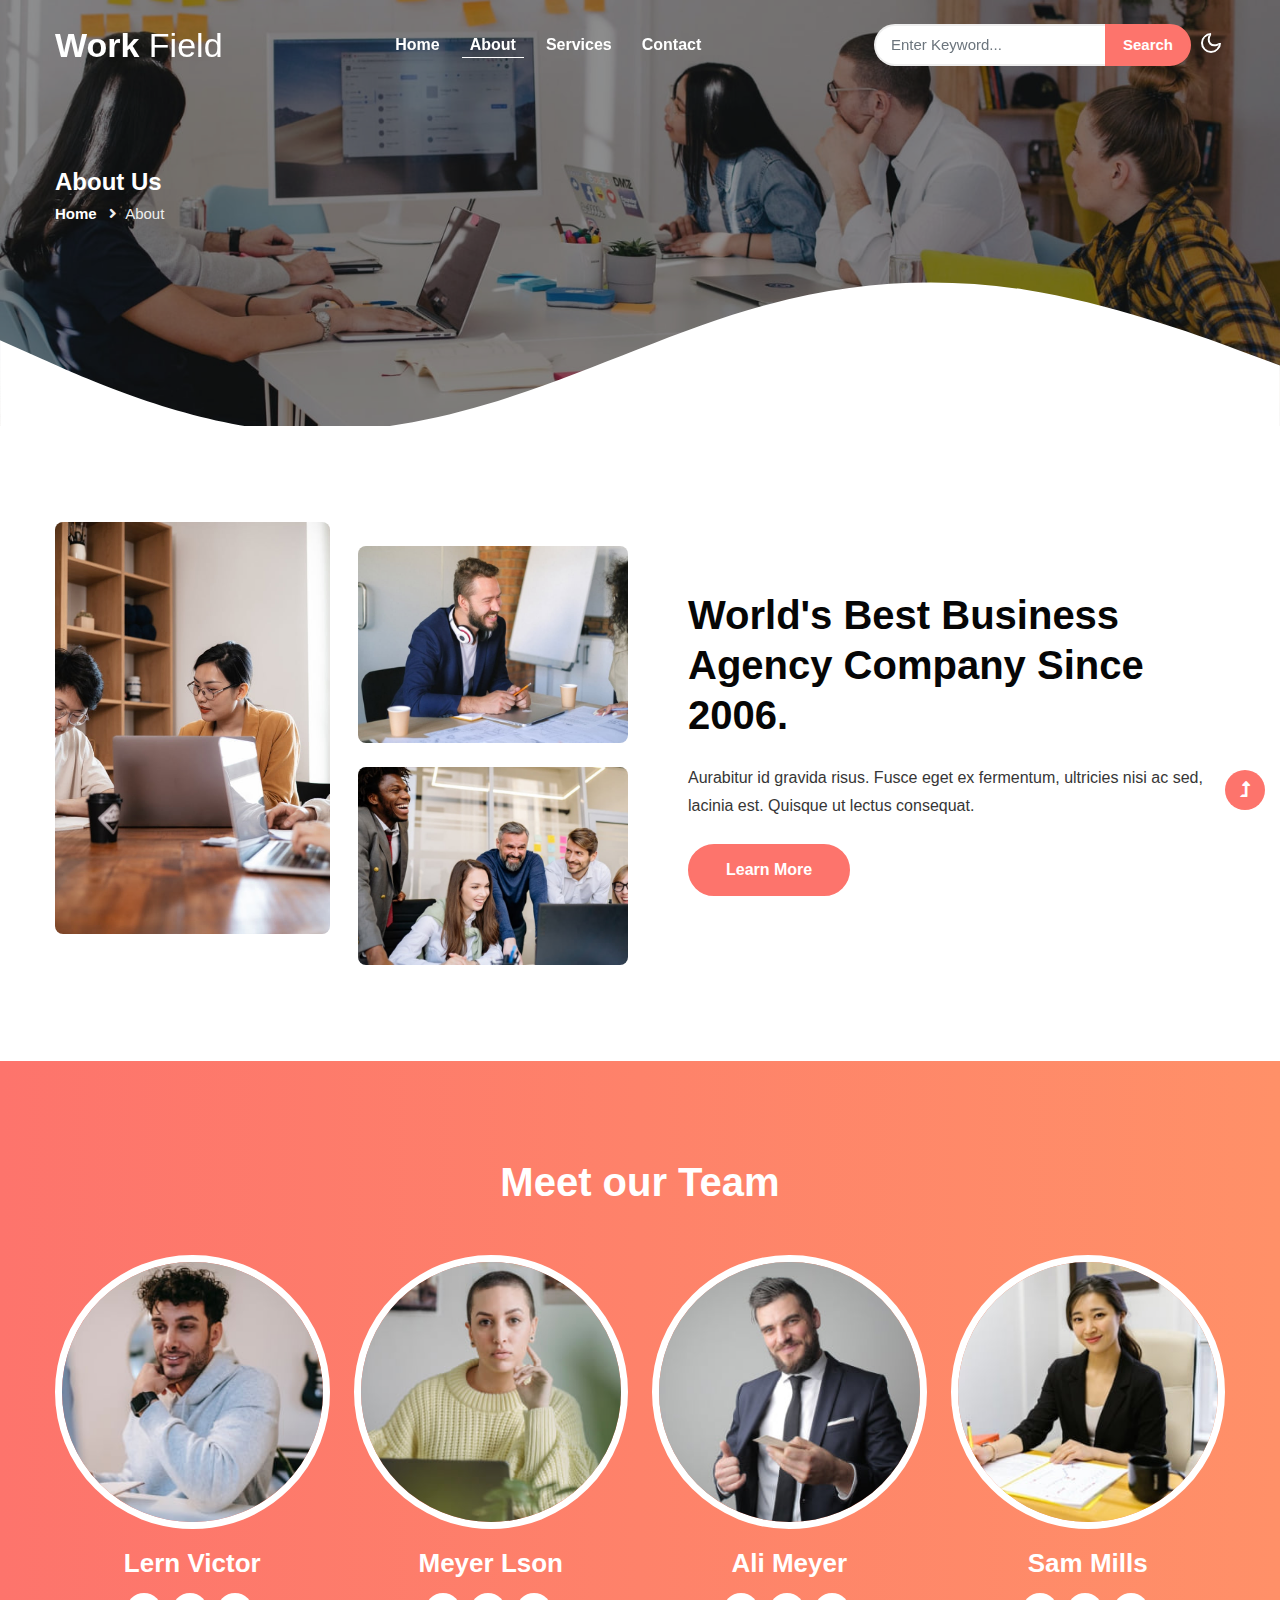
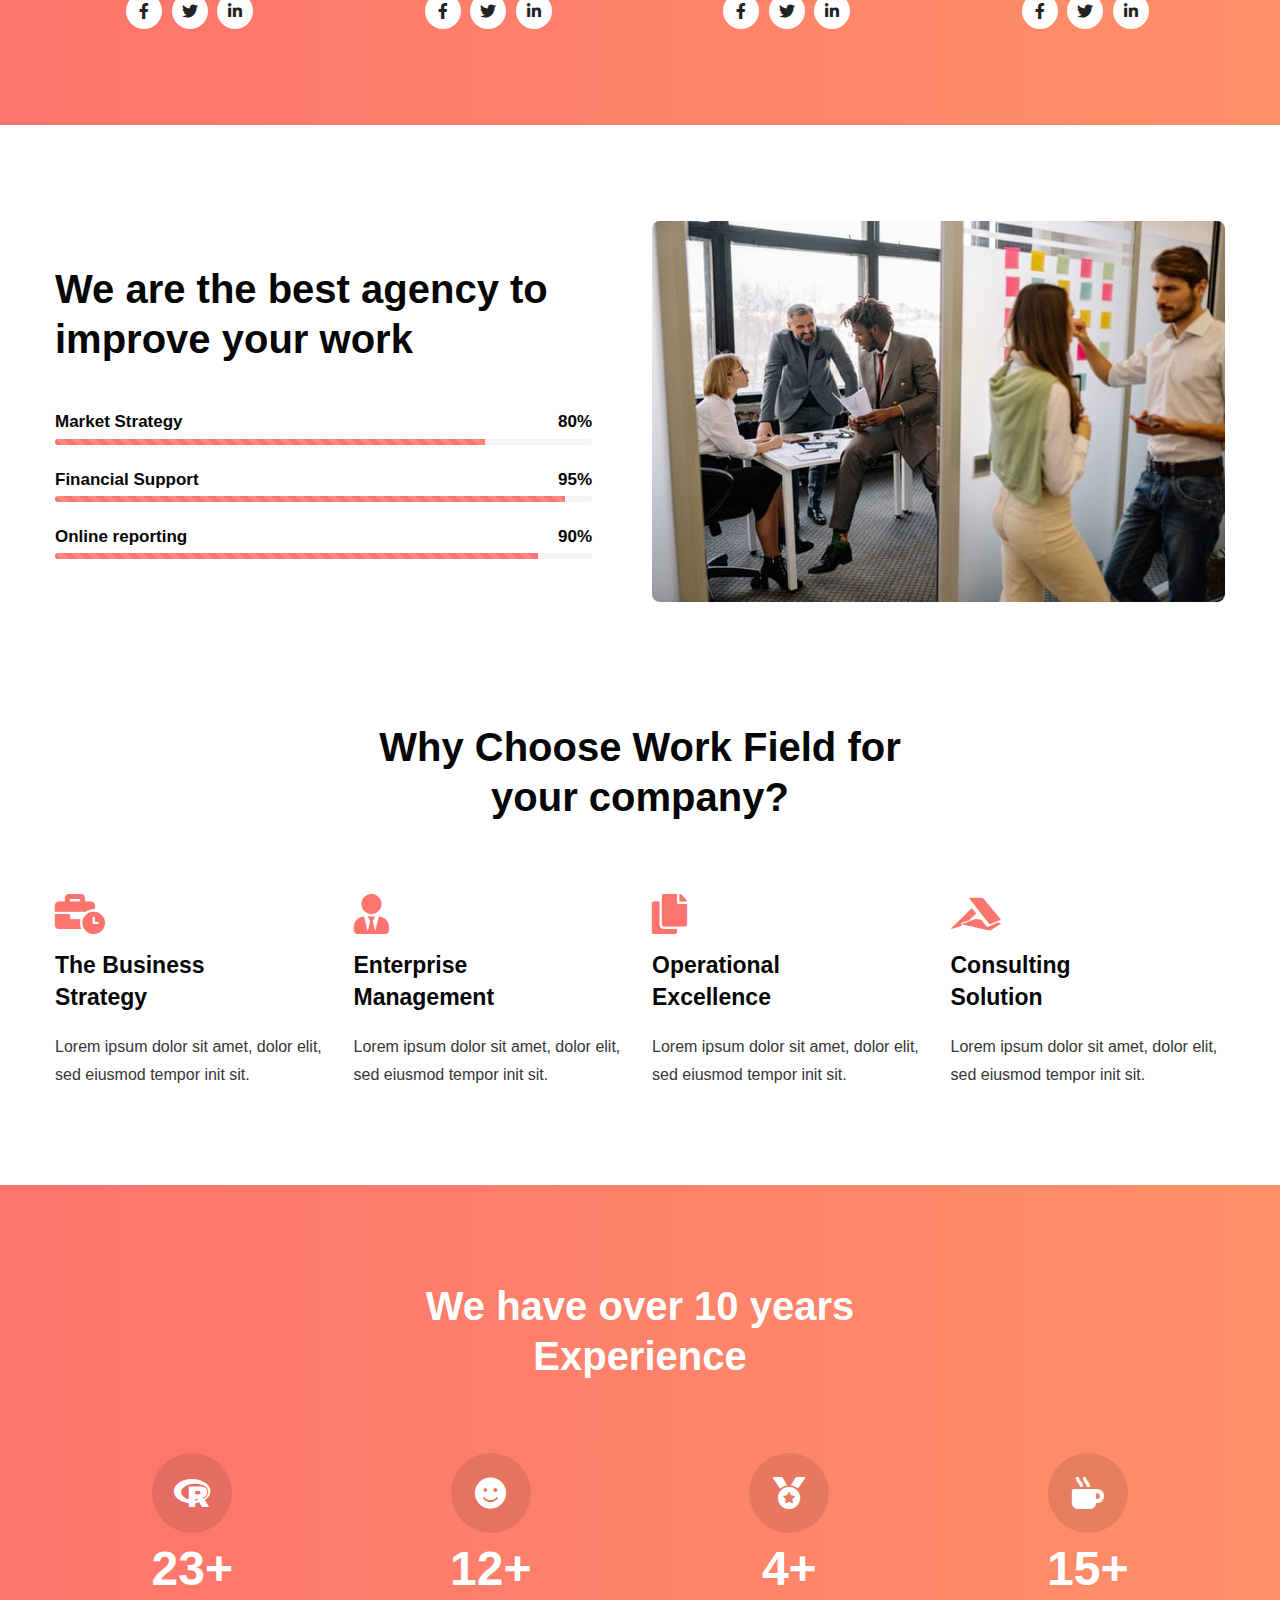
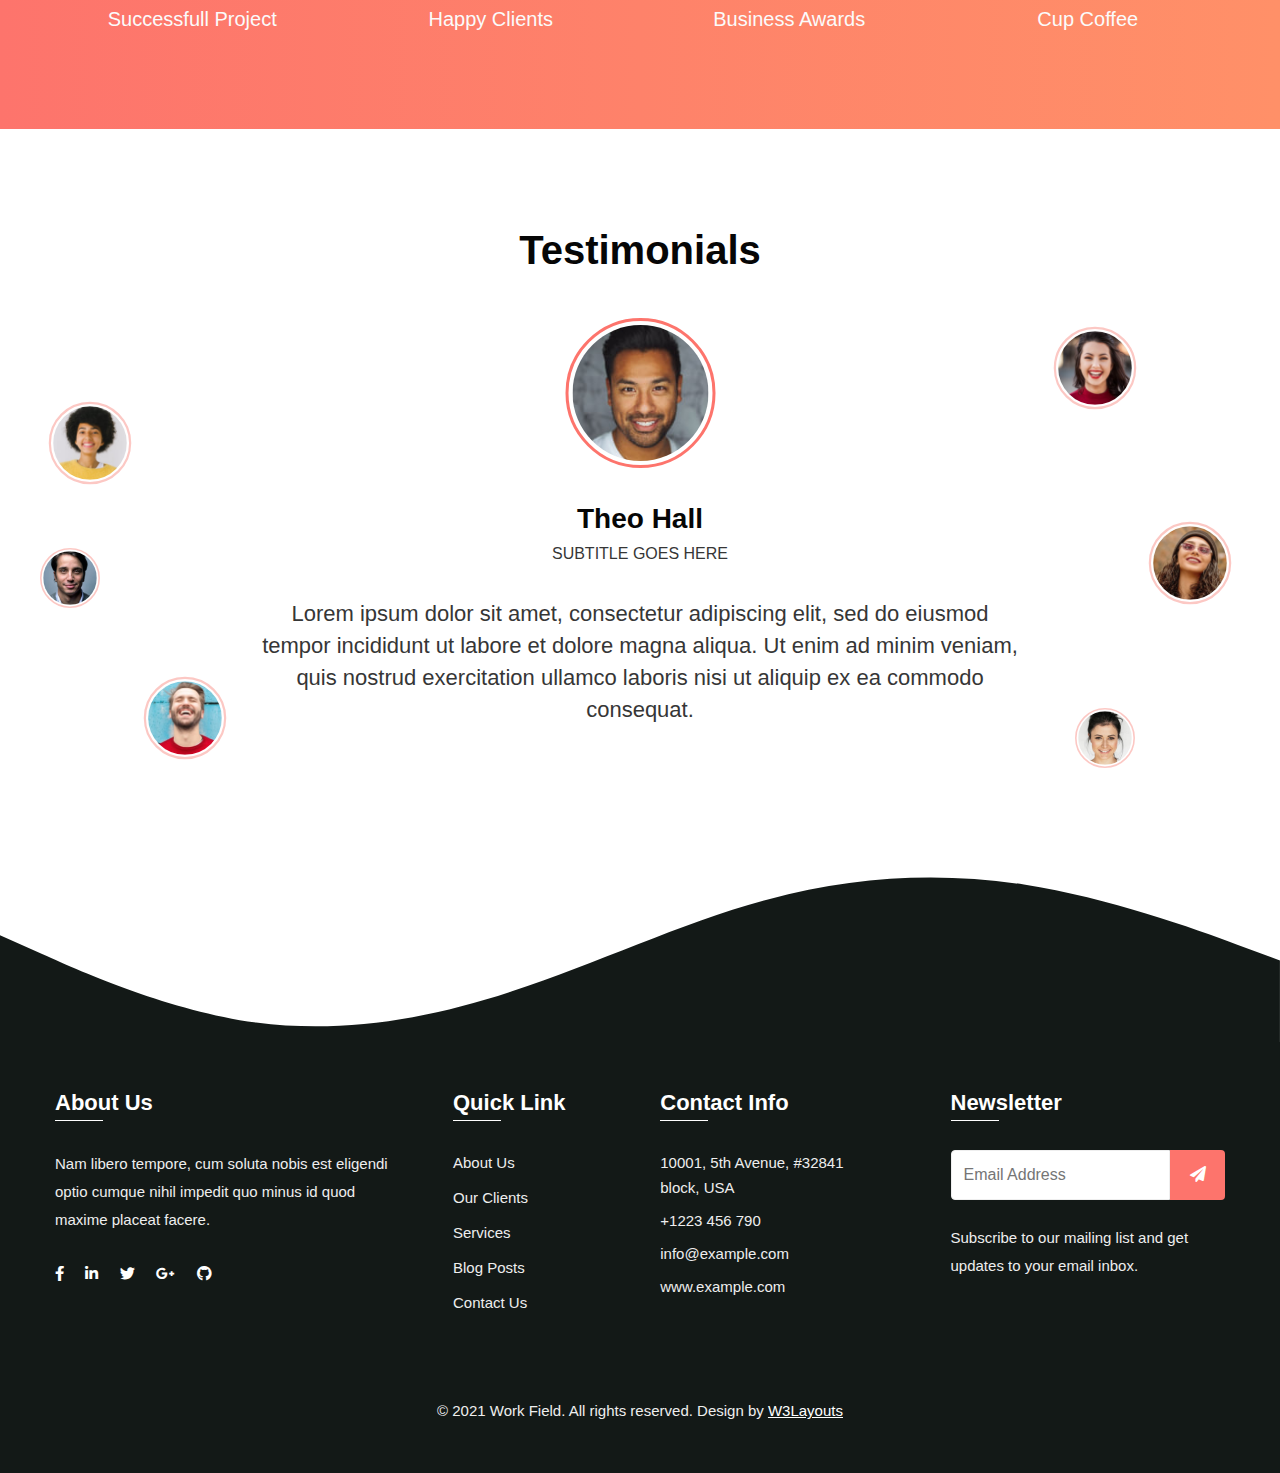
==== about.html @ 5a0d917d "alphabet_institue" ====
<!--
Author: W3layouts
Author URL: http://w3layouts.com
-->
<!doctype html>
<html lang="en">

<head>
    <!-- Required meta tags -->
    <meta charset="utf-8">
    <meta name="viewport" content="width=device-width, initial-scale=1">
    <title>Work Field - Corporate Category Bootstrap Responsive Web Template - About Us : W3Layouts</title>
    <!-- Template CSS Style link -->
    <link rel="stylesheet" href="assets/css/style-starter.css">
</head>

<body>
    <!-- header -->
    <header id="site-header" class="fixed-top">
        <div class="container">
            <nav class="navbar navbar-expand-lg navbar-light">
                <a class="navbar-brand" href="index.html">
                    Work <span>Field</span>
                </a>
                <button class="navbar-toggler collapsed" type="button" data-bs-toggle="collapse"
                    data-bs-target="#navbarScroll" aria-controls="navbarScroll" aria-expanded="false"
                    aria-label="Toggle navigation">
                    <span class="navbar-toggler-icon fa icon-expand fa-bars"></span>
                    <span class="navbar-toggler-icon fa icon-close fa-times"></span>
                </button>
                <div class="collapse navbar-collapse" id="navbarScroll">
                    <ul class="navbar-nav mx-auto my-2 my-lg-0 navbar-nav-scroll">
                        <li class="nav-item">
                            <a class="nav-link" aria-current="page" href="index.html">Home</a>
                        </li>
                        <li class="nav-item">
                            <a class="nav-link active" href="about.html">About</a>
                        </li>
                        <li class="nav-item">
                            <a class="nav-link" href="services.html">Services</a>
                        </li>
                        <li class="nav-item">
                            <a class="nav-link" href="contact.html">Contact</a>
                        </li>
                    </ul>
                    <form action="#blog" method="GET" class="d-flex search-header">
                        <input class="form-control" type="search" placeholder="Enter Keyword..." aria-label="Search"
                            required>
                        <button class="btn btn-style" type="submit">Search</button>
                    </form>
                </div>
                <!-- toggle switch for light and dark theme -->
                <div class="cont-ser-position">
                    <nav class="navigation">
                        <div class="theme-switch-wrapper">
                            <label class="theme-switch" for="checkbox">
                                <input type="checkbox" id="checkbox">
                                <div class="mode-container">
                                    <i class="gg-sun"></i>
                                    <i class="gg-moon"></i>
                                </div>
                            </label>
                        </div>
                    </nav>
                </div>
                <!-- //toggle switch for light and dark theme -->
            </nav>
        </div>
    </header>
    <!-- //header -->

    <!-- inner banner -->
    <section class="inner-banner py-5">
        <div class="w3l-breadcrumb py-lg-5">
            <div class="container pt-4 pb-sm-4">
                <h4 class="inner-text-title font-weight-bold pt-sm-5 pt-4">About Us</h4>
                <ul class="breadcrumbs-custom-path">
                    <li><a href="index.html">Home</a></li>
                    <li class="active"><i class="fas fa-angle-right mx-2"></i>About</li>
                </ul>
            </div>
        </div>
        <div class="shape">
            <svg xmlns="http://www.w3.org/2000/svg" viewBox="0 0 1440 280">
                <path fill-opacity="1">
                    <animate attributeName="d" dur="20000ms" repeatCount="indefinite"
                        values="M0,160L48,181.3C96,203,192,245,288,261.3C384,277,480,267,576,234.7C672,203,768,149,864,117.3C960,85,1056,75,1152,90.7C1248,107,1344,149,1392,170.7L1440,192L1440,320L1392,320C1344,320,1248,320,1152,320C1056,320,960,320,864,320C768,320,672,320,576,320C480,320,384,320,288,320C192,320,96,320,48,320L0,320Z; M0,160L48,181.3C96,203,192,245,288,234.7C384,224,480,160,576,133.3C672,107,768,117,864,138.7C960,160,1056,192,1152,197.3C1248,203,1344,181,1392,170.7L1440,160L1440,320L1392,320C1344,320,1248,320,1152,320C1056,320,960,320,864,320C768,320,672,320,576,320C480,320,384,320,288,320C192,320,96,320,48,320L0,320Z;												 M0,64L48,74.7C96,85,192,107,288,133.3C384,160,480,192,576,170.7C672,149,768,75,864,80C960,85,1056,171,1152,181.3C1248,192,1344,128,1392,96L1440,64L1440,320L1392,320C1344,320,1248,320,1152,320C1056,320,960,320,864,320C768,320,672,320,576,320C480,320,384,320,288,320C192,320,96,320,48,320L0,320Z;
                                                 M0,160L48,181.3C96,203,192,245,288,261.3C384,277,480,267,576,234.7C672,203,768,149,864,117.3C960,85,1056,75,1152,90.7C1248,107,1344,149,1392,170.7L1440,192L1440,320L1392,320C1344,320,1248,320,1152,320C1056,320,960,320,864,320C768,320,672,320,576,320C480,320,384,320,288,320C192,320,96,320,48,320L0,320Z;" />

                </path>
            </svg>
        </div>
    </section>
    <!-- //inner banner -->

    <!-- about block -->
    <section class="w3l-homeblock1 py-5">
        <div class="container py-md-5 py-4">
            <div class="row align-items-center">
                <div class="col-lg-6 homeaboutimages">
                    <div class="row position-relative">
                        <div class="col-6">
                            <img src="assets/images/about1.jpg" alt="" class="img-fluid radius-image">
                        </div>
                        <div class="col-6 mt-4 ps-sm-3 ps-1">
                            <img src="assets/images/about2.jpg" alt="" class="img-fluid radius-image mb-sm-4 mb-3">
                            <img src="assets/images/about3.jpg" alt="" class="img-fluid radius-image">
                        </div>
                    </div>
                </div>
                <div class="col-lg-6 ps-xl-5 mt-lg-0 mt-5">
                    <h3 class="title-style mb-lg-4 mb-3">World's Best Business Agency Company Since 2006.</h3>
                    <p class="text-para">Aurabitur id gravida risus. Fusce eget ex fermentum, ultricies nisi ac sed,
                        lacinia est. Quisque ut lectus consequat.
                    </p>
                    <a href="about.html" class="btn btn-style mt-4">Learn More</a>
                </div>
            </div>
        </div>
    </section>
    <!-- //about block -->

    <!-- team block -->
    <section class="w3l-team-main" id="team">
        <div class="team py-5">
            <div class="container py-md-5 py-4">
                <div class="title-heading-w3 text-center mx-auto mb-md-5 mb-4" style="max-width:500px;">
                    <h3 class="title-style" style="color:#fff;">Meet our Team</h3>
                </div>
                <div class="row team-row mt-md-5 mt-4">
                    <div class="col-lg-3 col-6 team-wrap">
                        <div class="team-member text-center">
                            <div class="team-img">
                                <img src="assets/images/team1.jpg" alt="" class="radius-image">
                            </div>
                            <a href="#url" class="team-title">Lern Victor</a>
                            <div class="team-details text-center">
                                <div class="socials mt-20">
                                    <a href="#facebook">
                                        <span class="fab fa-facebook-f"></span>
                                    </a>
                                    <a href="#twitter">
                                        <span class="fab fa-twitter"></span>
                                    </a>
                                    <a href="#linkedin-in">
                                        <span class="fab fa-linkedin-in"></span>
                                    </a>
                                </div>
                            </div>
                        </div>
                    </div>
                    <!-- end team member -->
                    <div class="col-lg-3 col-6 team-wrap">
                        <div class="team-member text-center">
                            <div class="team-img">
                                <img src="assets/images/team2.jpg" alt="" class="radius-image">
                            </div>
                            <a href="#url" class="team-title">Meyer Lson</a>
                            <div class="team-details text-center">
                                <div class="socials mt-20">
                                    <a href="#facebook">
                                        <span class="fab fa-facebook-f"></span>
                                    </a>
                                    <a href="#twitter">
                                        <span class="fab fa-twitter"></span>
                                    </a>
                                    <a href="#linkedin-in">
                                        <span class="fab fa-linkedin-in"></span>
                                    </a>
                                </div>
                            </div>
                        </div>
                    </div>
                    <!-- end team member -->
                    <div class="col-lg-3 col-6 team-wrap mt-lg-0 mt-5">
                        <div class="team-member last text-center">
                            <div class="team-img">
                                <img src="assets/images/team3.jpg" alt="" class="radius-image">
                            </div>
                            <a href="#url" class="team-title">Ali Meyer</a>
                            <div class="team-details text-center">
                                <div class="socials mt-20">
                                    <a href="#facebook">
                                        <span class="fab fa-facebook-f"></span>
                                    </a>
                                    <a href="#twitter">
                                        <span class="fab fa-twitter"></span>
                                    </a>
                                    <a href="#linkedin-in">
                                        <span class="fab fa-linkedin-in"></span>
                                    </a>
                                </div>
                            </div>
                        </div>
                    </div>
                    <!-- end team member -->
                    <div class="col-lg-3 col-6 team-wrap mt-lg-0 mt-5">
                        <div class="team-member last text-center">
                            <div class="team-img">
                                <img src="assets/images/team4.jpg" alt="" class="radius-image">
                            </div>
                            <a href="#url" class="team-title">Sam Mills</a>
                            <div class="team-details text-center">
                                <div class="socials mt-20">
                                    <a href="#facebook">
                                        <span class="fab fa-facebook-f"></span>
                                    </a>
                                    <a href="#twitter">
                                        <span class="fab fa-twitter"></span>
                                    </a>
                                    <a href="#linkedin-in">
                                        <span class="fab fa-linkedin-in"></span>
                                    </a>
                                </div>
                            </div>
                        </div>
                    </div>
                    <!-- end team member -->
                </div>
            </div>
        </div>
    </section>
    <!-- //team block -->

    <!-- progress block -->
    <section class="w3l-about-2 py-5">
        <div class="container py-md-5 py-4">
            <div class="row align-items-center">
                <div class="col-lg-6 about-2-secs-left pe-lg-5 order-lg-first order-last">
                    <h3 class="title-style mb-3">We are the best agency to improve your work
                    </h3>
                    <div class="w3l-progressblock mt-md-5 mt-4">
                        <div class="progress-info info1">
                            <h6 class="progress-tittle">Market Strategy <span class="">80%</span></h6>
                            <div class="progress">
                                <div class="progress-bar progress-bar-striped" role="progressbar" style="width: 80%"
                                    aria-valuenow="90" aria-valuemin="0" aria-valuemax="100">
                                </div>
                            </div>
                        </div>
                        <div class="progress-info info2">
                            <h6 class="progress-tittle">Financial Support <span class="">95%</span>
                            </h6>
                            <div class="progress">
                                <div class="progress-bar progress-bar-striped" role="progressbar" style="width: 95%"
                                    aria-valuenow="95" aria-valuemin="0" aria-valuemax="100">
                                </div>
                            </div>
                        </div>
                        <div class="progress-info info3 mb-0">
                            <h6 class="progress-tittle">Online reporting <span class="">90%</span></h6>
                            <div class="progress">
                                <div class="progress-bar progress-bar-striped" role="progressbar" style="width: 90%"
                                    aria-valuenow="95" aria-valuemin="0" aria-valuemax="100">
                                </div>
                            </div>
                        </div>
                    </div>
                </div>
                <div class="col-lg-6 about-2-secs-right mb-lg-0 mb-5 order-lg-last order-first">
                    <img src="assets/images/about4.jpg" alt="" class="img-fluid radius-image" />
                </div>
            </div>
        </div>
    </section>
    <!-- //progress block -->

    <!-- features block -->
    <section class="w3l-features pb-5 pt-4" id="features">
        <div class="container pb-md-5 pb-4">
            <div class="title-heading-w3 text-center mx-auto mb-md-5 mb-4" style="max-width:600px;">
                <h3 class="title-style">Why Choose Work Field for your company?</h3>
            </div>
            <div class="row pt-4">
                <div class="col-lg-3 col-sm-6">
                    <div class="feature-gd">
                        <div class="icon-featured">
                            <i class="fas fa-business-time"></i>
                        </div>
                        <div class="icon-info">
                            <h5><a href="about.html">The Business <span>Strategy</span></a></h5>
                            <p> Lorem ipsum dolor sit amet, dolor elit, sed eiusmod
                                tempor init sit.</p>
                        </div>
                    </div>
                </div>
                <div class="col-lg-3 col-sm-6 mt-sm-0 mt-4 pt-sm-0 pt-1">
                    <div class="feature-gd">
                        <div class="icon-featured">
                            <i class="fas fa-user-tie"></i>
                        </div>
                        <div class="icon-info">
                            <h5><a href="about.html">Enterprise <span>Management</span></a></h5>
                            <p> Lorem ipsum dolor sit amet, dolor elit, sed eiusmod
                                tempor init sit.</p>
                        </div>
                    </div>
                </div>
                <div class="col-lg-3 col-sm-6 mt-lg-0 mt-4 pt-sm-0 pt-1">
                    <div class="feature-gd">
                        <div class="icon-featured">
                            <i class="fas fa-copy"></i>
                        </div>
                        <div class="icon-info">
                            <h5><a href="about.html">Operational <span>Excellence</span></a></h5>
                            <p> Lorem ipsum dolor sit amet, dolor elit, sed eiusmod
                                tempor init sit.</p>
                        </div>
                    </div>
                </div>
                <div class="col-lg-3 col-sm-6 mt-lg-0 mt-4 pt-sm-0 pt-1">
                    <div class="feature-gd">
                        <div class="icon-featured">
                            <i class="fab fa-accusoft"></i>
                        </div>
                        <div class="icon-info">
                            <h5><a href="about.html">Consulting <span>Solution</span></a></h5>
                            <p> Lorem ipsum dolor sit amet, dolor elit, sed eiusmod
                                tempor init sit.</p>
                        </div>
                    </div>
                </div>
            </div>
        </div>
    </section>
    <!-- //features block -->

    <!-- stats -->
    <section class="w3_stats py-5" id="stats">
        <div class="container py-md-5 py-5">
            <div class="title-heading-w3 text-center mx-auto mb-md-5 mb-4" style="max-width:500px;">
                <h3 class="title-style" style="color:white">We have over 10 years Experience</h3>
            </div>
            <div class="w3-stats text-center pt-lg-4">
                <div class="row">
                    <div class="col-md-3 col-6">
                        <div class="counter">
                            <i class="fab fa-r-project"></i>
                            <div class="d-flex align-items-center justify-content-center">
                                <div class="timer" data-to="200" data-speed="1500"></div>
                                <span class="stats-plus">+</span>
                            </div>
                            <p class="count-text">Successfull Project</p>
                        </div>
                    </div>
                    <div class="col-md-3 col-6">
                        <div class="counter">
                            <i class="fas fa-smile"></i>
                            <div class="d-flex align-items-center justify-content-center">
                                <div class="timer" data-to="100" data-speed="1500"></div>
                                <span class="stats-plus">+</span>
                            </div>
                            <p class="count-text">Happy Clients</p>
                        </div>
                    </div>
                    <div class="col-md-3 col-6 mt-md-0 mt-4">
                        <div class="counter">
                            <i class="fas fa-medal"></i>
                            <div class="d-flex align-items-center justify-content-center">
                                <div class="timer" data-to="30" data-speed="1500"></div>
                                <span class="stats-plus">+</span>
                            </div>
                            <p class="count-text">Business Awards</p>
                        </div>
                    </div>
                    <div class="col-md-3 col-6 mt-md-0 mt-4">
                        <div class="counter">
                            <i class="fas fa-mug-hot"></i>
                            <div class="d-flex align-items-center justify-content-center">
                                <div class="timer" data-to="130" data-speed="1500"></div>
                                <span class="stats-plus">+</span>
                            </div>
                            <p class="count-text">Cup Coffee</p>
                        </div>
                    </div>
                </div>
            </div>
        </div>
    </section>
    <!-- //stats -->

    <!-- testimonial section -->
    <section class="testimonial-area pt-5" id="testimonials">
        <div class="container pt-md-5 pt-4">
            <div class="title-heading-w3 text-center mx-auto mb-sm-5 mb-4" style="max-width:500px;">
                <h3 class="title-style">Testimonials</h3>
            </div>
            <div class="testi-wrap">
                <div class="client-single active position-1" data-position="position-1">
                    <div class="client-img">
                        <img src="assets/images/testi4.jpg" alt="" />
                    </div>
                    <div class="client-info">
                        <h3>Theo Hall</h3>
                        <p>Subtitle goes here</p>
                    </div>
                    <div class="client-comment">
                        <h3>Lorem ipsum dolor sit amet, consectetur adipiscing elit, sed do eiusmod tempor incididunt ut
                            labore et dolore magna aliqua. Ut enim ad minim veniam, quis nostrud exercitation ullamco
                            laboris nisi ut aliquip ex ea commodo consequat. </h3>
                        <img src="assets/images/quote.png" alt="" />
                    </div>
                </div>

                <div class="client-single inactive position-2" data-position="position-2">
                    <div class="client-img">
                        <img src="assets/images/testi2.jpg" alt="" />
                    </div>
                    <div class="client-info">
                        <h3>Olive Yew</h3>
                        <p>Subtitle goes here</p>
                    </div>
                    <div class="client-comment">
                        <h3>Lorem ipsum dolor sit amet, consectetur adipiscing elit, sed do eiusmod tempor incididunt ut
                            labore et dolore magna aliqua. Ut enim ad minim veniam, quis nostrud exercitation ullamco
                            laboris nisi ut aliquip ex ea commodo consequat. </h3>
                        <img src="assets/images/quote.png" alt="" />
                    </div>
                </div>

                <div class="client-single inactive position-3" data-position="position-3">
                    <div class="client-img">
                        <img src="assets/images/testi1.jpg" alt="" />
                    </div>
                    <div class="client-info">
                        <h3>Maya Didas</h3>
                        <p>Subtitle goes here</p>
                    </div>
                    <div class="client-comment">
                        <h3>Lorem ipsum dolor sit amet, consectetur adipiscing elit, sed do eiusmod tempor incididunt ut
                            labore et dolore magna aliqua. Ut enim ad minim veniam, quis nostrud exercitation ullamco
                            laboris nisi ut aliquip ex ea commodo consequat. </h3>
                        <img src="assets/images/quote.png" alt="" />
                    </div>
                </div>

                <div class="client-single inactive position-4" data-position="position-4">
                    <div class="client-img">
                        <img src="assets/images/testi3.jpg" alt="" />
                    </div>
                    <div class="client-info">
                        <h3>Brock Lee</h3>
                        <p>Subtitle goes here</p>
                    </div>
                    <div class="client-comment">
                        <h3>Lorem ipsum dolor sit amet, consectetur adipiscing elit, sed do eiusmod tempor incididunt ut
                            labore et dolore magna aliqua. Ut enim ad minim veniam, quis nostrud exercitation ullamco
                            laboris nisi ut aliquip ex ea commodo consequat. </h3>
                        <img src="assets/images/quote.png" alt="" />
                    </div>
                </div>

                <div class="client-single inactive position-5" data-position="position-5">
                    <div class="client-img">
                        <img src="assets/images/testi5.jpg" alt="" />
                    </div>
                    <div class="client-info">
                        <h3>Shona Leer</h3>
                        <p>Subtitle goes here</p>
                    </div>
                    <div class="client-comment">
                        <h3>Lorem ipsum dolor sit amet, consectetur adipiscing elit, sed do eiusmod tempor incididunt ut
                            labore et dolore magna aliqua. Ut enim ad minim veniam, quis nostrud exercitation ullamco
                            laboris nisi ut aliquip ex ea commodo consequat. </h3>
                        <img src="assets/images/quote.png" alt="" />
                    </div>
                </div>

                <div class="client-single inactive position-6" data-position="position-6">
                    <div class="client-img">
                        <img src="assets/images/testi6.jpg" alt="" />
                    </div>
                    <div class="client-info">
                        <h3>Dennis Lson</h3>
                        <p>Subtitle goes here</p>
                    </div>
                    <div class="client-comment">
                        <h3>Lorem ipsum dolor sit amet, consectetur adipiscing elit, sed do eiusmod tempor incididunt ut
                            labore et dolore magna aliqua. Ut enim ad minim veniam, quis nostrud exercitation ullamco
                            laboris nisi ut aliquip ex ea commodo consequat. </h3>
                        <img src="assets/images/quote.png" alt="" />
                    </div>
                </div>

                <div class="client-single inactive position-7" data-position="position-7">
                    <div class="client-img">
                        <img src="assets/images/testi7.jpg" alt="" />
                    </div>
                    <div class="client-info">
                        <h3>Jenna John</h3>
                        <p>Subtitle goes here</p>
                    </div>
                    <div class="client-comment">
                        <h3>Lorem ipsum dolor sit amet, consectetur adipiscing elit, sed do eiusmod tempor incididunt ut
                            labore et dolore magna aliqua. Ut enim ad minim veniam, quis nostrud exercitation ullamco
                            laboris nisi ut aliquip ex ea commodo consequat. </h3>
                        <img src="assets/images/quote.png" alt="" />
                    </div>
                </div>

            </div>
        </div>
    </section>
    <!-- //testimonial section -->

    <!-- footer -->
    <footer class="w3l-footer">
        <div class="shape-footer">
            <svg xmlns="http://www.w3.org/2000/svg" viewBox="0 0 1440 280">
                <path fill-opacity="1">
                    <animate attributeName="d" dur="20000ms" repeatCount="indefinite"
                        values="M0,160L48,181.3C96,203,192,245,288,261.3C384,277,480,267,576,234.7C672,203,768,149,864,117.3C960,85,1056,75,1152,90.7C1248,107,1344,149,1392,170.7L1440,192L1440,320L1392,320C1344,320,1248,320,1152,320C1056,320,960,320,864,320C768,320,672,320,576,320C480,320,384,320,288,320C192,320,96,320,48,320L0,320Z; M0,160L48,181.3C96,203,192,245,288,234.7C384,224,480,160,576,133.3C672,107,768,117,864,138.7C960,160,1056,192,1152,197.3C1248,203,1344,181,1392,170.7L1440,160L1440,320L1392,320C1344,320,1248,320,1152,320C1056,320,960,320,864,320C768,320,672,320,576,320C480,320,384,320,288,320C192,320,96,320,48,320L0,320Z;												 M0,64L48,74.7C96,85,192,107,288,133.3C384,160,480,192,576,170.7C672,149,768,75,864,80C960,85,1056,171,1152,181.3C1248,192,1344,128,1392,96L1440,64L1440,320L1392,320C1344,320,1248,320,1152,320C1056,320,960,320,864,320C768,320,672,320,576,320C480,320,384,320,288,320C192,320,96,320,48,320L0,320Z;
                                             M0,160L48,181.3C96,203,192,245,288,261.3C384,277,480,267,576,234.7C672,203,768,149,864,117.3C960,85,1056,75,1152,90.7C1248,107,1344,149,1392,170.7L1440,192L1440,320L1392,320C1344,320,1248,320,1152,320C1056,320,960,320,864,320C768,320,672,320,576,320C480,320,384,320,288,320C192,320,96,320,48,320L0,320Z;" />

                </path>
            </svg>
        </div>
        <div class="w3l-footer-16 py-5">
            <div class="container">
                <div class="row footer-p">
                    <div class="col-lg-4 pe-lg-5">
                        <h3>About Us</h3>
                        <p class="mt-3">Nam libero tempore, cum soluta nobis est eligendi optio cumque nihil impedit quo
                            minus id quod maxime placeat facere.</p>
                        <div class="columns-2 mt-4 pt-1">
                            <ul class="social">
                                <li><a href="#facebook"><i class="fab fa-facebook-f"></i></a>
                                </li>
                                <li><a href="#linkedin"><i class="fab fa-linkedin-in"></i></a>
                                </li>
                                <li><a href="#twitter"><i class="fab fa-twitter"></i></a>
                                </li>
                                <li><a href="#google"><i class="fab fa-google-plus-g"></i></a>
                                </li>
                                <li><a href="#github"><i class="fab fa-github"></i></a>
                                </li>
                            </ul>
                        </div>
                    </div>
                    <div class="col-lg-5 mt-lg-0 mt-5">
                        <div class="row">
                            <div class="col-xl-5 col-6 column">
                                <h3>Quick Link</h3>
                                <ul class="footer-gd-16">
                                    <li><a href="about.html">About Us</a></li>
                                    <li><a href="#clients">Our Clients</a></li>
                                    <li><a href="services.html">Services</a></li>
                                    <li><a href="#blog">Blog Posts</a></li>
                                    <li><a href="contact.html">Contact Us</a></li>
                                </ul>
                            </div>
                            <div class="col-6 column">
                                <h3>Contact Info</h3>
                                <ul class="footer-contact-list">
                                    <li class="">10001, 5th Avenue,
                                        #32841 block, USA</li>
                                    <li class="mt-2"><a href="tel:+12 23456790">+1223 456 790</a></li>
                                    <li class="mt-2"><a href="mailto:info@example.com">info@example.com</a></li>
                                    <li class="mt-2"><a href="mailto:info@example.com">www.example.com</a></li>
                                </ul>
                            </div>
                        </div>
                    </div>
                    <div class="col-lg-3 col-md-7 col-sm-8 column mt-lg-0 mt-4 pl-xl-0">
                        <h3>Newsletter </h3>
                        <div class="end-column">
                            <form action="#" class="subscribe" method="post">
                                <input type="email" name="email" placeholder="Email Address" required="">
                                <button><span class="fa fa-paper-plane" aria-hidden="true"></span></button>
                            </form>
                            <p class="mt-4">Subscribe to our mailing list and get updates to your email inbox.</p>
                        </div>
                    </div>
                </div>
                <div class="below-section text-center pt-lg-4 mt-5">
                    <p class="copy-text">&copy; 2021 Work Field. All rights reserved. Design by <a
                            href="https://w3layouts.com/" target="_blank"> W3Layouts</a>
                    </p>
                </div>
            </div>
        </div>
    </footer>
    <!-- //footer -->

    <!-- Js scripts -->
    <!-- move top -->
    <button onclick="topFunction()" id="movetop" title="Go to top">
        <span class="fas fa-level-up-alt" aria-hidden="true"></span>
    </button>
    <script>
        // When the user scrolls down 20px from the top of the document, show the button
        window.onscroll = function () {
            scrollFunction()
        };

        function scrollFunction() {
            if (document.body.scrollTop > 20 || document.documentElement.scrollTop > 20) {
                document.getElementById("movetop").style.display = "block";
            } else {
                document.getElementById("movetop").style.display = "none";
            }
        }

        // When the user clicks on the button, scroll to the top of the document
        function topFunction() {
            document.body.scrollTop = 0;
            document.documentElement.scrollTop = 0;
        }
    </script>
    <!-- //move top -->

    <!-- common jquery plugin -->
    <script src="assets/js/jquery-3.3.1.min.js"></script>
    <!-- //common jquery plugin -->

    <!-- /counter-->
    <script src="assets/js/counter.js"></script>
    <!-- //counter-->

    <!-- testimonial script -->
    <script>
        $(document).ready(function () {

            $('.client-single').on('click', function (event) {
                event.preventDefault();

                var active = $(this).hasClass('active');

                var parent = $(this).parents('.testi-wrap');

                if (!active) {
                    var activeBlock = parent.find('.client-single.active');

                    var currentPos = $(this).attr('data-position');

                    var newPos = activeBlock.attr('data-position');

                    activeBlock.removeClass('active').removeClass(newPos).addClass('inactive').addClass(
                        currentPos);
                    activeBlock.attr('data-position', currentPos);

                    $(this).addClass('active').removeClass('inactive').removeClass(currentPos).addClass(
                        newPos);
                    $(this).attr('data-position', newPos);

                }
            });

        }(jQuery));
    </script>
    <!-- //testimonial script -->

    <!-- theme switch js (light and dark)-->
    <script src="assets/js/theme-change.js"></script>
    <!-- //theme switch js (light and dark)-->

    <!-- MENU-JS -->
    <script>
        $(window).on("scroll", function () {
            var scroll = $(window).scrollTop();

            if (scroll >= 80) {
                $("#site-header").addClass("nav-fixed");
            } else {
                $("#site-header").removeClass("nav-fixed");
            }
        });

        //Main navigation Active Class Add Remove
        $(".navbar-toggler").on("click", function () {
            $("header").toggleClass("active");
        });
        $(document).on("ready", function () {
            if ($(window).width() > 991) {
                $("header").removeClass("active");
            }
            $(window).on("resize", function () {
                if ($(window).width() > 991) {
                    $("header").removeClass("active");
                }
            });
        });
    </script>
    <!-- //MENU-JS -->

    <!-- disable body scroll which navbar is in active -->
    <script>
        $(function () {
            $('.navbar-toggler').click(function () {
                $('body').toggleClass('noscroll');
            })
        });
    </script>
    <!-- //disable body scroll which navbar is in active -->

    <!-- bootstrap -->
    <script src="assets/js/bootstrap.min.js"></script>
    <!-- //bootstrap -->
    <!-- //Js scripts -->
</body>

</html>
---- assets/css/style-starter.css ----
@charset "UTF-8";

/*--
Author: W3layouts
Author URL: http://w3layouts.com
--*/
/*!
 * Bootstrap v5.0.1 (https://getbootstrap.com/)
 * Copyright 2011-2021 The Bootstrap Authors
 * Copyright 2011-2021 Twitter, Inc.
 * Licensed under MIT (https://github.com/twbs/bootstrap/blob/main/LICENSE)
 */
:root {
  --bs-blue: #0d6efd;
  --bs-indigo: #6610f2;
  --bs-purple: #6f42c1;
  --bs-pink: #d63384;
  --bs-red: #dc3545;
  --bs-orange: #fd7e14;
  --bs-yellow: #ffc107;
  --bs-green: #198754;
  --bs-teal: #20c997;
  --bs-cyan: #0dcaf0;
  --bs-white: #fff;
  --bs-gray: #6c757d;
  --bs-gray-dark: #343a40;
  --bs-primary: #0d6efd;
  --bs-secondary: #6c757d;
  --bs-success: #198754;
  --bs-info: #0dcaf0;
  --bs-warning: #ffc107;
  --bs-danger: #dc3545;
  --bs-light: #f8f9fa;
  --bs-dark: #212529;
  --bs-font-sans-serif: system-ui, -apple-system, "Segoe UI", Roboto, "Helvetica Neue", Arial, "Noto Sans", "Liberation Sans", sans-serif, "Apple Color Emoji", "Segoe UI Emoji", "Segoe UI Symbol", "Noto Color Emoji";
  --bs-font-monospace: SFMono-Regular, Menlo, Monaco, Consolas, "Liberation Mono", "Courier New", monospace;
  --bs-gradient: linear-gradient(180deg, rgba(255, 255, 255, 0.15), rgba(255, 255, 255, 0));
}

*,
*::before,
*::after {
  box-sizing: border-box;
}

@media (prefers-reduced-motion: no-preference) {
  :root {
    scroll-behavior: smooth;
  }
}

body {
  margin: 0;
  font-family: var(--bs-font-sans-serif);
  font-size: 1rem;
  font-weight: 400;
  line-height: 1.5;
  color: #212529;
  background-color: #fff;
  -webkit-text-size-adjust: 100%;
  -webkit-tap-highlight-color: rgba(0, 0, 0, 0);
}

hr {
  margin: 1rem 0;
  color: inherit;
  background-color: currentColor;
  border: 0;
  opacity: 0.25;
}

hr:not([size]) {
  height: 1px;
}

h6,
.h6,
h5,
.h5,
h4,
.h4,
h3,
.h3,
h2,
.h2,
h1,
.h1 {
  margin-top: 0;
  margin-bottom: 0.5rem;
  font-weight: 500;
  line-height: 1.2;
}

h1,
.h1 {
  font-size: calc(1.375rem + 1.5vw);
}

@media (min-width: 1200px) {

  h1,
  .h1 {
    font-size: 2.5rem;
  }
}

h2,
.h2 {
  font-size: calc(1.325rem + 0.9vw);
}

@media (min-width: 1200px) {

  h2,
  .h2 {
    font-size: 2rem;
  }
}

h3,
.h3 {
  font-size: calc(1.3rem + 0.6vw);
}

@media (min-width: 1200px) {

  h3,
  .h3 {
    font-size: 1.75rem;
  }
}

h4,
.h4 {
  font-size: calc(1.275rem + 0.3vw);
}

@media (min-width: 1200px) {

  h4,
  .h4 {
    font-size: 1.5rem;
  }
}

h5,
.h5 {
  font-size: 1.25rem;
}

h6,
.h6 {
  font-size: 1rem;
}

p {
  margin-top: 0;
  margin-bottom: 1rem;
}

abbr[title],
abbr[data-bs-original-title] {
  -webkit-text-decoration: underline dotted;
  text-decoration: underline dotted;
  cursor: help;
  -webkit-text-decoration-skip-ink: none;
  text-decoration-skip-ink: none;
}

address {
  margin-bottom: 1rem;
  font-style: normal;
  line-height: inherit;
}

ol,
ul {
  padding-left: 2rem;
}

ol,
ul,
dl {
  margin-top: 0;
  margin-bottom: 1rem;
}

ol ol,
ul ul,
ol ul,
ul ol {
  margin-bottom: 0;
}

dt {
  font-weight: 700;
}

dd {
  margin-bottom: 0.5rem;
  margin-left: 0;
}

blockquote {
  margin: 0 0 1rem;
}

b,
strong {
  font-weight: bolder;
}

small,
.small {
  font-size: 0.875em;
}

mark,
.mark {
  padding: 0.2em;
  background-color: #fcf8e3;
}

sub,
sup {
  position: relative;
  font-size: 0.75em;
  line-height: 0;
  vertical-align: baseline;
}

sub {
  bottom: -0.25em;
}

sup {
  top: -0.5em;
}

a {
  color: #0d6efd;
  text-decoration: underline;
}

a:hover {
  color: #0a58ca;
}

a:not([href]):not([class]),
a:not([href]):not([class]):hover {
  color: inherit;
  text-decoration: none;
}

pre,
code,
kbd,
samp {
  font-family: var(--bs-font-monospace);
  font-size: 1em;
  direction: ltr
    /* rtl:ignore */
  ;
  unicode-bidi: bidi-override;
}

pre {
  display: block;
  margin-top: 0;
  margin-bottom: 1rem;
  overflow: auto;
  font-size: 0.875em;
}

pre code {
  font-size: inherit;
  color: inherit;
  word-break: normal;
}

code {
  font-size: 0.875em;
  color: #d63384;
  word-wrap: break-word;
}

a>code {
  color: inherit;
}

kbd {
  padding: 0.2rem 0.4rem;
  font-size: 0.875em;
  color: #fff;
  background-color: #212529;
  border-radius: 0.2rem;
}

kbd kbd {
  padding: 0;
  font-size: 1em;
  font-weight: 700;
}

figure {
  margin: 0 0 1rem;
}

img,
svg {
  vertical-align: middle;
}

table {
  caption-side: bottom;
  border-collapse: collapse;
}

caption {
  padding-top: 0.5rem;
  padding-bottom: 0.5rem;
  color: #6c757d;
  text-align: left;
}

th {
  text-align: inherit;
  text-align: -webkit-match-parent;
}

thead,
tbody,
tfoot,
tr,
td,
th {
  border-color: inherit;
  border-style: solid;
  border-width: 0;
}

label {
  display: inline-block;
}

button {
  border-radius: 0;
}

button:focus:not(:focus-visible) {
  outline: 0;
}

input,
button,
select,
optgroup,
textarea {
  margin: 0;
  font-family: inherit;
  font-size: inherit;
  line-height: inherit;
}

button,
select {
  text-transform: none;
}

[role=button] {
  cursor: pointer;
}

select {
  word-wrap: normal;
}

select:disabled {
  opacity: 1;
}

[list]::-webkit-calendar-picker-indicator {
  display: none;
}

button,
[type=button],
[type=reset],
[type=submit] {
  -webkit-appearance: button;
}

button:not(:disabled),
[type=button]:not(:disabled),
[type=reset]:not(:disabled),
[type=submit]:not(:disabled) {
  cursor: pointer;
}

::-moz-focus-inner {
  padding: 0;
  border-style: none;
}

textarea {
  resize: vertical;
}

fieldset {
  min-width: 0;
  padding: 0;
  margin: 0;
  border: 0;
}

legend {
  float: left;
  width: 100%;
  padding: 0;
  margin-bottom: 0.5rem;
  font-size: calc(1.275rem + 0.3vw);
  line-height: inherit;
}

@media (min-width: 1200px) {
  legend {
    font-size: 1.5rem;
  }
}

legend+* {
  clear: left;
}

::-webkit-datetime-edit-fields-wrapper,
::-webkit-datetime-edit-text,
::-webkit-datetime-edit-minute,
::-webkit-datetime-edit-hour-field,
::-webkit-datetime-edit-day-field,
::-webkit-datetime-edit-month-field,
::-webkit-datetime-edit-year-field {
  padding: 0;
}

::-webkit-inner-spin-button {
  height: auto;
}

[type=search] {
  outline-offset: -2px;
  -webkit-appearance: textfield;
}

/* rtl:raw:
[type="tel"],
[type="url"],
[type="email"],
[type="number"] {
  direction: ltr;
}
*/
::-webkit-search-decoration {
  -webkit-appearance: none;
}

::-webkit-color-swatch-wrapper {
  padding: 0;
}

::file-selector-button {
  font: inherit;
}

::-webkit-file-upload-button {
  font: inherit;
  -webkit-appearance: button;
}

output {
  display: inline-block;
}

iframe {
  border: 0;
}

summary {
  display: list-item;
  cursor: pointer;
}

progress {
  vertical-align: baseline;
}

[hidden] {
  display: none !important;
}

.lead {
  font-size: 1.25rem;
  font-weight: 300;
}

.display-1 {
  font-size: calc(1.625rem + 4.5vw);
  font-weight: 300;
  line-height: 1.2;
}

@media (min-width: 1200px) {
  .display-1 {
    font-size: 5rem;
  }
}

.display-2 {
  font-size: calc(1.575rem + 3.9vw);
  font-weight: 300;
  line-height: 1.2;
}

@media (min-width: 1200px) {
  .display-2 {
    font-size: 4.5rem;
  }
}

.display-3 {
  font-size: calc(1.525rem + 3.3vw);
  font-weight: 300;
  line-height: 1.2;
}

@media (min-width: 1200px) {
  .display-3 {
    font-size: 4rem;
  }
}

.display-4 {
  font-size: calc(1.475rem + 2.7vw);
  font-weight: 300;
  line-height: 1.2;
}

@media (min-width: 1200px) {
  .display-4 {
    font-size: 3.5rem;
  }
}

.display-5 {
  font-size: calc(1.425rem + 2.1vw);
  font-weight: 300;
  line-height: 1.2;
}

@media (min-width: 1200px) {
  .display-5 {
    font-size: 3rem;
  }
}

.display-6 {
  font-size: calc(1.375rem + 1.5vw);
  font-weight: 300;
  line-height: 1.2;
}

@media (min-width: 1200px) {
  .display-6 {
    font-size: 2.5rem;
  }
}

.list-unstyled {
  padding-left: 0;
  list-style: none;
}

.list-inline {
  padding-left: 0;
  list-style: none;
}

.list-inline-item {
  display: inline-block;
}

.list-inline-item:not(:last-child) {
  margin-right: 0.5rem;
}

.initialism {
  font-size: 0.875em;
  text-transform: uppercase;
}

.blockquote {
  margin-bottom: 1rem;
  font-size: 1.25rem;
}

.blockquote> :last-child {
  margin-bottom: 0;
}

.blockquote-footer {
  margin-top: -1rem;
  margin-bottom: 1rem;
  font-size: 0.875em;
  color: #6c757d;
}

.blockquote-footer::before {
  content: "— ";
}

.img-fluid {
  max-width: 100%;
  height: auto;
}

.img-thumbnail {
  padding: 0.25rem;
  background-color: #fff;
  border: 1px solid #dee2e6;
  border-radius: 0.25rem;
  max-width: 100%;
  height: auto;
}

.figure {
  display: inline-block;
}

.figure-img {
  margin-bottom: 0.5rem;
  line-height: 1;
}

.figure-caption {
  font-size: 0.875em;
  color: #6c757d;
}

.container,
.container-fluid,
.container-xxl,
.container-xl,
.container-lg,
.container-md,
.container-sm {
  width: 100%;
  padding-right: var(--bs-gutter-x, 0.75rem);
  padding-left: var(--bs-gutter-x, 0.75rem);
  margin-right: auto;
  margin-left: auto;
}

@media (min-width: 576px) {

  .container-sm,
  .container {
    max-width: 540px;
  }
}

@media (min-width: 768px) {

  .container-md,
  .container-sm,
  .container {
    max-width: 720px;
  }
}

@media (min-width: 992px) {

  .container-lg,
  .container-md,
  .container-sm,
  .container {
    max-width: 960px;
  }
}

@media (min-width: 1200px) {

  .container-xl,
  .container-lg,
  .container-md,
  .container-sm,
  .container {
    max-width: 1140px;
  }
}

@media (min-width: 1400px) {

  .container-xxl,
  .container-xl,
  .container-lg,
  .container-md,
  .container-sm,
  .container {
    max-width: 1320px;
  }
}

.row {
  --bs-gutter-x: 1.5rem;
  --bs-gutter-y: 0;
  display: flex;
  flex-wrap: wrap;
  margin-top: calc(var(--bs-gutter-y) * -1);
  margin-right: calc(var(--bs-gutter-x) / -2);
  margin-left: calc(var(--bs-gutter-x) / -2);
}

.row>* {
  flex-shrink: 0;
  width: 100%;
  max-width: 100%;
  padding-right: calc(var(--bs-gutter-x) / 2);
  padding-left: calc(var(--bs-gutter-x) / 2);
  margin-top: var(--bs-gutter-y);
}

.col {
  flex: 1 0 0%;
}

.row-cols-auto>* {
  flex: 0 0 auto;
  width: auto;
}

.row-cols-1>* {
  flex: 0 0 auto;
  width: 100%;
}

.row-cols-2>* {
  flex: 0 0 auto;
  width: 50%;
}

.row-cols-3>* {
  flex: 0 0 auto;
  width: 33.3333333333%;
}

.row-cols-4>* {
  flex: 0 0 auto;
  width: 25%;
}

.row-cols-5>* {
  flex: 0 0 auto;
  width: 20%;
}

.row-cols-6>* {
  flex: 0 0 auto;
  width: 16.6666666667%;
}

.col-auto {
  flex: 0 0 auto;
  width: auto;
}

.col-1 {
  flex: 0 0 auto;
  width: 8.3333333333%;
}

.col-2 {
  flex: 0 0 auto;
  width: 16.6666666667%;
}

.col-3 {
  flex: 0 0 auto;
  width: 25%;
}

.col-4 {
  flex: 0 0 auto;
  width: 33.3333333333%;
}

.col-5 {
  flex: 0 0 auto;
  width: 41.6666666667%;
}

.col-6 {
  flex: 0 0 auto;
  width: 50%;
}

.col-7 {
  flex: 0 0 auto;
  width: 58.3333333333%;
}

.col-8 {
  flex: 0 0 auto;
  width: 66.6666666667%;
}

.col-9 {
  flex: 0 0 auto;
  width: 75%;
}

.col-10 {
  flex: 0 0 auto;
  width: 83.3333333333%;
}

.col-11 {
  flex: 0 0 auto;
  width: 91.6666666667%;
}

.col-12 {
  flex: 0 0 auto;
  width: 100%;
}

.offset-1 {
  margin-left: 8.3333333333%;
}

.offset-2 {
  margin-left: 16.6666666667%;
}

.offset-3 {
  margin-left: 25%;
}

.offset-4 {
  margin-left: 33.3333333333%;
}

.offset-5 {
  margin-left: 41.6666666667%;
}

.offset-6 {
  margin-left: 50%;
}

.offset-7 {
  margin-left: 58.3333333333%;
}

.offset-8 {
  margin-left: 66.6666666667%;
}

.offset-9 {
  margin-left: 75%;
}

.offset-10 {
  margin-left: 83.3333333333%;
}

.offset-11 {
  margin-left: 91.6666666667%;
}

.g-0,
.gx-0 {
  --bs-gutter-x: 0;
}

.g-0,
.gy-0 {
  --bs-gutter-y: 0;
}

.g-1,
.gx-1 {
  --bs-gutter-x: 0.25rem;
}

.g-1,
.gy-1 {
  --bs-gutter-y: 0.25rem;
}

.g-2,
.gx-2 {
  --bs-gutter-x: 0.5rem;
}

.g-2,
.gy-2 {
  --bs-gutter-y: 0.5rem;
}

.g-3,
.gx-3 {
  --bs-gutter-x: 1rem;
}

.g-3,
.gy-3 {
  --bs-gutter-y: 1rem;
}

.g-4,
.gx-4 {
  --bs-gutter-x: 1.5rem;
}

.g-4,
.gy-4 {
  --bs-gutter-y: 1.5rem;
}

.g-5,
.gx-5 {
  --bs-gutter-x: 3rem;
}

.g-5,
.gy-5 {
  --bs-gutter-y: 3rem;
}

@media (min-width: 576px) {
  .col-sm {
    flex: 1 0 0%;
  }

  .row-cols-sm-auto>* {
    flex: 0 0 auto;
    width: auto;
  }

  .row-cols-sm-1>* {
    flex: 0 0 auto;
    width: 100%;
  }

  .row-cols-sm-2>* {
    flex: 0 0 auto;
    width: 50%;
  }

  .row-cols-sm-3>* {
    flex: 0 0 auto;
    width: 33.3333333333%;
  }

  .row-cols-sm-4>* {
    flex: 0 0 auto;
    width: 25%;
  }

  .row-cols-sm-5>* {
    flex: 0 0 auto;
    width: 20%;
  }

  .row-cols-sm-6>* {
    flex: 0 0 auto;
    width: 16.6666666667%;
  }

  .col-sm-auto {
    flex: 0 0 auto;
    width: auto;
  }

  .col-sm-1 {
    flex: 0 0 auto;
    width: 8.3333333333%;
  }

  .col-sm-2 {
    flex: 0 0 auto;
    width: 16.6666666667%;
  }

  .col-sm-3 {
    flex: 0 0 auto;
    width: 25%;
  }

  .col-sm-4 {
    flex: 0 0 auto;
    width: 33.3333333333%;
  }

  .col-sm-5 {
    flex: 0 0 auto;
    width: 41.6666666667%;
  }

  .col-sm-6 {
    flex: 0 0 auto;
    width: 50%;
  }

  .col-sm-7 {
    flex: 0 0 auto;
    width: 58.3333333333%;
  }

  .col-sm-8 {
    flex: 0 0 auto;
    width: 66.6666666667%;
  }

  .col-sm-9 {
    flex: 0 0 auto;
    width: 75%;
  }

  .col-sm-10 {
    flex: 0 0 auto;
    width: 83.3333333333%;
  }

  .col-sm-11 {
    flex: 0 0 auto;
    width: 91.6666666667%;
  }

  .col-sm-12 {
    flex: 0 0 auto;
    width: 100%;
  }

  .offset-sm-0 {
    margin-left: 0;
  }

  .offset-sm-1 {
    margin-left: 8.3333333333%;
  }

  .offset-sm-2 {
    margin-left: 16.6666666667%;
  }

  .offset-sm-3 {
    margin-left: 25%;
  }

  .offset-sm-4 {
    margin-left: 33.3333333333%;
  }

  .offset-sm-5 {
    margin-left: 41.6666666667%;
  }

  .offset-sm-6 {
    margin-left: 50%;
  }

  .offset-sm-7 {
    margin-left: 58.3333333333%;
  }

  .offset-sm-8 {
    margin-left: 66.6666666667%;
  }

  .offset-sm-9 {
    margin-left: 75%;
  }

  .offset-sm-10 {
    margin-left: 83.3333333333%;
  }

  .offset-sm-11 {
    margin-left: 91.6666666667%;
  }

  .g-sm-0,
  .gx-sm-0 {
    --bs-gutter-x: 0;
  }

  .g-sm-0,
  .gy-sm-0 {
    --bs-gutter-y: 0;
  }

  .g-sm-1,
  .gx-sm-1 {
    --bs-gutter-x: 0.25rem;
  }

  .g-sm-1,
  .gy-sm-1 {
    --bs-gutter-y: 0.25rem;
  }

  .g-sm-2,
  .gx-sm-2 {
    --bs-gutter-x: 0.5rem;
  }

  .g-sm-2,
  .gy-sm-2 {
    --bs-gutter-y: 0.5rem;
  }

  .g-sm-3,
  .gx-sm-3 {
    --bs-gutter-x: 1rem;
  }

  .g-sm-3,
  .gy-sm-3 {
    --bs-gutter-y: 1rem;
  }

  .g-sm-4,
  .gx-sm-4 {
    --bs-gutter-x: 1.5rem;
  }

  .g-sm-4,
  .gy-sm-4 {
    --bs-gutter-y: 1.5rem;
  }

  .g-sm-5,
  .gx-sm-5 {
    --bs-gutter-x: 3rem;
  }

  .g-sm-5,
  .gy-sm-5 {
    --bs-gutter-y: 3rem;
  }
}

@media (min-width: 768px) {
  .col-md {
    flex: 1 0 0%;
  }

  .row-cols-md-auto>* {
    flex: 0 0 auto;
    width: auto;
  }

  .row-cols-md-1>* {
    flex: 0 0 auto;
    width: 100%;
  }

  .row-cols-md-2>* {
    flex: 0 0 auto;
    width: 50%;
  }

  .row-cols-md-3>* {
    flex: 0 0 auto;
    width: 33.3333333333%;
  }

  .row-cols-md-4>* {
    flex: 0 0 auto;
    width: 25%;
  }

  .row-cols-md-5>* {
    flex: 0 0 auto;
    width: 20%;
  }

  .row-cols-md-6>* {
    flex: 0 0 auto;
    width: 16.6666666667%;
  }

  .col-md-auto {
    flex: 0 0 auto;
    width: auto;
  }

  .col-md-1 {
    flex: 0 0 auto;
    width: 8.3333333333%;
  }

  .col-md-2 {
    flex: 0 0 auto;
    width: 16.6666666667%;
  }

  .col-md-3 {
    flex: 0 0 auto;
    width: 25%;
  }

  .col-md-4 {
    flex: 0 0 auto;
    width: 33.3333333333%;
  }

  .col-md-5 {
    flex: 0 0 auto;
    width: 41.6666666667%;
  }

  .col-md-6 {
    flex: 0 0 auto;
    width: 50%;
  }

  .col-md-7 {
    flex: 0 0 auto;
    width: 58.3333333333%;
  }

  .col-md-8 {
    flex: 0 0 auto;
    width: 66.6666666667%;
  }

  .col-md-9 {
    flex: 0 0 auto;
    width: 75%;
  }

  .col-md-10 {
    flex: 0 0 auto;
    width: 83.3333333333%;
  }

  .col-md-11 {
    flex: 0 0 auto;
    width: 91.6666666667%;
  }

  .col-md-12 {
    flex: 0 0 auto;
    width: 100%;
  }

  .offset-md-0 {
    margin-left: 0;
  }

  .offset-md-1 {
    margin-left: 8.3333333333%;
  }

  .offset-md-2 {
    margin-left: 16.6666666667%;
  }

  .offset-md-3 {
    margin-left: 25%;
  }

  .offset-md-4 {
    margin-left: 33.3333333333%;
  }

  .offset-md-5 {
    margin-left: 41.6666666667%;
  }

  .offset-md-6 {
    margin-left: 50%;
  }

  .offset-md-7 {
    margin-left: 58.3333333333%;
  }

  .offset-md-8 {
    margin-left: 66.6666666667%;
  }

  .offset-md-9 {
    margin-left: 75%;
  }

  .offset-md-10 {
    margin-left: 83.3333333333%;
  }

  .offset-md-11 {
    margin-left: 91.6666666667%;
  }

  .g-md-0,
  .gx-md-0 {
    --bs-gutter-x: 0;
  }

  .g-md-0,
  .gy-md-0 {
    --bs-gutter-y: 0;
  }

  .g-md-1,
  .gx-md-1 {
    --bs-gutter-x: 0.25rem;
  }

  .g-md-1,
  .gy-md-1 {
    --bs-gutter-y: 0.25rem;
  }

  .g-md-2,
  .gx-md-2 {
    --bs-gutter-x: 0.5rem;
  }

  .g-md-2,
  .gy-md-2 {
    --bs-gutter-y: 0.5rem;
  }

  .g-md-3,
  .gx-md-3 {
    --bs-gutter-x: 1rem;
  }

  .g-md-3,
  .gy-md-3 {
    --bs-gutter-y: 1rem;
  }

  .g-md-4,
  .gx-md-4 {
    --bs-gutter-x: 1.5rem;
  }

  .g-md-4,
  .gy-md-4 {
    --bs-gutter-y: 1.5rem;
  }

  .g-md-5,
  .gx-md-5 {
    --bs-gutter-x: 3rem;
  }

  .g-md-5,
  .gy-md-5 {
    --bs-gutter-y: 3rem;
  }
}

@media (min-width: 992px) {
  .col-lg {
    flex: 1 0 0%;
  }

  .row-cols-lg-auto>* {
    flex: 0 0 auto;
    width: auto;
  }

  .row-cols-lg-1>* {
    flex: 0 0 auto;
    width: 100%;
  }

  .row-cols-lg-2>* {
    flex: 0 0 auto;
    width: 50%;
  }

  .row-cols-lg-3>* {
    flex: 0 0 auto;
    width: 33.3333333333%;
  }

  .row-cols-lg-4>* {
    flex: 0 0 auto;
    width: 25%;
  }

  .row-cols-lg-5>* {
    flex: 0 0 auto;
    width: 20%;
  }

  .row-cols-lg-6>* {
    flex: 0 0 auto;
    width: 16.6666666667%;
  }

  .col-lg-auto {
    flex: 0 0 auto;
    width: auto;
  }

  .col-lg-1 {
    flex: 0 0 auto;
    width: 8.3333333333%;
  }

  .col-lg-2 {
    flex: 0 0 auto;
    width: 16.6666666667%;
  }

  .col-lg-3 {
    flex: 0 0 auto;
    width: 25%;
  }

  .col-lg-4 {
    flex: 0 0 auto;
    width: 33.3333333333%;
  }

  .col-lg-5 {
    flex: 0 0 auto;
    width: 41.6666666667%;
  }

  .col-lg-6 {
    flex: 0 0 auto;
    width: 50%;
  }

  .col-lg-7 {
    flex: 0 0 auto;
    width: 58.3333333333%;
  }

  .col-lg-8 {
    flex: 0 0 auto;
    width: 66.6666666667%;
  }

  .col-lg-9 {
    flex: 0 0 auto;
    width: 75%;
  }

  .col-lg-10 {
    flex: 0 0 auto;
    width: 83.3333333333%;
  }

  .col-lg-11 {
    flex: 0 0 auto;
    width: 91.6666666667%;
  }

  .col-lg-12 {
    flex: 0 0 auto;
    width: 100%;
  }

  .offset-lg-0 {
    margin-left: 0;
  }

  .offset-lg-1 {
    margin-left: 8.3333333333%;
  }

  .offset-lg-2 {
    margin-left: 16.6666666667%;
  }

  .offset-lg-3 {
    margin-left: 25%;
  }

  .offset-lg-4 {
    margin-left: 33.3333333333%;
  }

  .offset-lg-5 {
    margin-left: 41.6666666667%;
  }

  .offset-lg-6 {
    margin-left: 50%;
  }

  .offset-lg-7 {
    margin-left: 58.3333333333%;
  }

  .offset-lg-8 {
    margin-left: 66.6666666667%;
  }

  .offset-lg-9 {
    margin-left: 75%;
  }

  .offset-lg-10 {
    margin-left: 83.3333333333%;
  }

  .offset-lg-11 {
    margin-left: 91.6666666667%;
  }

  .g-lg-0,
  .gx-lg-0 {
    --bs-gutter-x: 0;
  }

  .g-lg-0,
  .gy-lg-0 {
    --bs-gutter-y: 0;
  }

  .g-lg-1,
  .gx-lg-1 {
    --bs-gutter-x: 0.25rem;
  }

  .g-lg-1,
  .gy-lg-1 {
    --bs-gutter-y: 0.25rem;
  }

  .g-lg-2,
  .gx-lg-2 {
    --bs-gutter-x: 0.5rem;
  }

  .g-lg-2,
  .gy-lg-2 {
    --bs-gutter-y: 0.5rem;
  }

  .g-lg-3,
  .gx-lg-3 {
    --bs-gutter-x: 1rem;
  }

  .g-lg-3,
  .gy-lg-3 {
    --bs-gutter-y: 1rem;
  }

  .g-lg-4,
  .gx-lg-4 {
    --bs-gutter-x: 1.5rem;
  }

  .g-lg-4,
  .gy-lg-4 {
    --bs-gutter-y: 1.5rem;
  }

  .g-lg-5,
  .gx-lg-5 {
    --bs-gutter-x: 3rem;
  }

  .g-lg-5,
  .gy-lg-5 {
    --bs-gutter-y: 3rem;
  }
}

@media (min-width: 1200px) {
  .col-xl {
    flex: 1 0 0%;
  }

  .row-cols-xl-auto>* {
    flex: 0 0 auto;
    width: auto;
  }

  .row-cols-xl-1>* {
    flex: 0 0 auto;
    width: 100%;
  }

  .row-cols-xl-2>* {
    flex: 0 0 auto;
    width: 50%;
  }

  .row-cols-xl-3>* {
    flex: 0 0 auto;
    width: 33.3333333333%;
  }

  .row-cols-xl-4>* {
    flex: 0 0 auto;
    width: 25%;
  }

  .row-cols-xl-5>* {
    flex: 0 0 auto;
    width: 20%;
  }

  .row-cols-xl-6>* {
    flex: 0 0 auto;
    width: 16.6666666667%;
  }

  .col-xl-auto {
    flex: 0 0 auto;
    width: auto;
  }

  .col-xl-1 {
    flex: 0 0 auto;
    width: 8.3333333333%;
  }

  .col-xl-2 {
    flex: 0 0 auto;
    width: 16.6666666667%;
  }

  .col-xl-3 {
    flex: 0 0 auto;
    width: 25%;
  }

  .col-xl-4 {
    flex: 0 0 auto;
    width: 33.3333333333%;
  }

  .col-xl-5 {
    flex: 0 0 auto;
    width: 41.6666666667%;
  }

  .col-xl-6 {
    flex: 0 0 auto;
    width: 50%;
  }

  .col-xl-7 {
    flex: 0 0 auto;
    width: 58.3333333333%;
  }

  .col-xl-8 {
    flex: 0 0 auto;
    width: 66.6666666667%;
  }

  .col-xl-9 {
    flex: 0 0 auto;
    width: 75%;
  }

  .col-xl-10 {
    flex: 0 0 auto;
    width: 83.3333333333%;
  }

  .col-xl-11 {
    flex: 0 0 auto;
    width: 91.6666666667%;
  }

  .col-xl-12 {
    flex: 0 0 auto;
    width: 100%;
  }

  .offset-xl-0 {
    margin-left: 0;
  }

  .offset-xl-1 {
    margin-left: 8.3333333333%;
  }

  .offset-xl-2 {
    margin-left: 16.6666666667%;
  }

  .offset-xl-3 {
    margin-left: 25%;
  }

  .offset-xl-4 {
    margin-left: 33.3333333333%;
  }

  .offset-xl-5 {
    margin-left: 41.6666666667%;
  }

  .offset-xl-6 {
    margin-left: 50%;
  }

  .offset-xl-7 {
    margin-left: 58.3333333333%;
  }

  .offset-xl-8 {
    margin-left: 66.6666666667%;
  }

  .offset-xl-9 {
    margin-left: 75%;
  }

  .offset-xl-10 {
    margin-left: 83.3333333333%;
  }

  .offset-xl-11 {
    margin-left: 91.6666666667%;
  }

  .g-xl-0,
  .gx-xl-0 {
    --bs-gutter-x: 0;
  }

  .g-xl-0,
  .gy-xl-0 {
    --bs-gutter-y: 0;
  }

  .g-xl-1,
  .gx-xl-1 {
    --bs-gutter-x: 0.25rem;
  }

  .g-xl-1,
  .gy-xl-1 {
    --bs-gutter-y: 0.25rem;
  }

  .g-xl-2,
  .gx-xl-2 {
    --bs-gutter-x: 0.5rem;
  }

  .g-xl-2,
  .gy-xl-2 {
    --bs-gutter-y: 0.5rem;
  }

  .g-xl-3,
  .gx-xl-3 {
    --bs-gutter-x: 1rem;
  }

  .g-xl-3,
  .gy-xl-3 {
    --bs-gutter-y: 1rem;
  }

  .g-xl-4,
  .gx-xl-4 {
    --bs-gutter-x: 1.5rem;
  }

  .g-xl-4,
  .gy-xl-4 {
    --bs-gutter-y: 1.5rem;
  }

  .g-xl-5,
  .gx-xl-5 {
    --bs-gutter-x: 3rem;
  }

  .g-xl-5,
  .gy-xl-5 {
    --bs-gutter-y: 3rem;
  }
}

@media (min-width: 1400px) {
  .col-xxl {
    flex: 1 0 0%;
  }

  .row-cols-xxl-auto>* {
    flex: 0 0 auto;
    width: auto;
  }

  .row-cols-xxl-1>* {
    flex: 0 0 auto;
    width: 100%;
  }

  .row-cols-xxl-2>* {
    flex: 0 0 auto;
    width: 50%;
  }

  .row-cols-xxl-3>* {
    flex: 0 0 auto;
    width: 33.3333333333%;
  }

  .row-cols-xxl-4>* {
    flex: 0 0 auto;
    width: 25%;
  }

  .row-cols-xxl-5>* {
    flex: 0 0 auto;
    width: 20%;
  }

  .row-cols-xxl-6>* {
    flex: 0 0 auto;
    width: 16.6666666667%;
  }

  .col-xxl-auto {
    flex: 0 0 auto;
    width: auto;
  }

  .col-xxl-1 {
    flex: 0 0 auto;
    width: 8.3333333333%;
  }

  .col-xxl-2 {
    flex: 0 0 auto;
    width: 16.6666666667%;
  }

  .col-xxl-3 {
    flex: 0 0 auto;
    width: 25%;
  }

  .col-xxl-4 {
    flex: 0 0 auto;
    width: 33.3333333333%;
  }

  .col-xxl-5 {
    flex: 0 0 auto;
    width: 41.6666666667%;
  }

  .col-xxl-6 {
    flex: 0 0 auto;
    width: 50%;
  }

  .col-xxl-7 {
    flex: 0 0 auto;
    width: 58.3333333333%;
  }

  .col-xxl-8 {
    flex: 0 0 auto;
    width: 66.6666666667%;
  }

  .col-xxl-9 {
    flex: 0 0 auto;
    width: 75%;
  }

  .col-xxl-10 {
    flex: 0 0 auto;
    width: 83.3333333333%;
  }

  .col-xxl-11 {
    flex: 0 0 auto;
    width: 91.6666666667%;
  }

  .col-xxl-12 {
    flex: 0 0 auto;
    width: 100%;
  }

  .offset-xxl-0 {
    margin-left: 0;
  }

  .offset-xxl-1 {
    margin-left: 8.3333333333%;
  }

  .offset-xxl-2 {
    margin-left: 16.6666666667%;
  }

  .offset-xxl-3 {
    margin-left: 25%;
  }

  .offset-xxl-4 {
    margin-left: 33.3333333333%;
  }

  .offset-xxl-5 {
    margin-left: 41.6666666667%;
  }

  .offset-xxl-6 {
    margin-left: 50%;
  }

  .offset-xxl-7 {
    margin-left: 58.3333333333%;
  }

  .offset-xxl-8 {
    margin-left: 66.6666666667%;
  }

  .offset-xxl-9 {
    margin-left: 75%;
  }

  .offset-xxl-10 {
    margin-left: 83.3333333333%;
  }

  .offset-xxl-11 {
    margin-left: 91.6666666667%;
  }

  .g-xxl-0,
  .gx-xxl-0 {
    --bs-gutter-x: 0;
  }

  .g-xxl-0,
  .gy-xxl-0 {
    --bs-gutter-y: 0;
  }

  .g-xxl-1,
  .gx-xxl-1 {
    --bs-gutter-x: 0.25rem;
  }

  .g-xxl-1,
  .gy-xxl-1 {
    --bs-gutter-y: 0.25rem;
  }

  .g-xxl-2,
  .gx-xxl-2 {
    --bs-gutter-x: 0.5rem;
  }

  .g-xxl-2,
  .gy-xxl-2 {
    --bs-gutter-y: 0.5rem;
  }

  .g-xxl-3,
  .gx-xxl-3 {
    --bs-gutter-x: 1rem;
  }

  .g-xxl-3,
  .gy-xxl-3 {
    --bs-gutter-y: 1rem;
  }

  .g-xxl-4,
  .gx-xxl-4 {
    --bs-gutter-x: 1.5rem;
  }

  .g-xxl-4,
  .gy-xxl-4 {
    --bs-gutter-y: 1.5rem;
  }

  .g-xxl-5,
  .gx-xxl-5 {
    --bs-gutter-x: 3rem;
  }

  .g-xxl-5,
  .gy-xxl-5 {
    --bs-gutter-y: 3rem;
  }
}

.table {
  --bs-table-bg: transparent;
  --bs-table-accent-bg: transparent;
  --bs-table-striped-color: #212529;
  --bs-table-striped-bg: rgba(0, 0, 0, 0.05);
  --bs-table-active-color: #212529;
  --bs-table-active-bg: rgba(0, 0, 0, 0.1);
  --bs-table-hover-color: #212529;
  --bs-table-hover-bg: rgba(0, 0, 0, 0.075);
  width: 100%;
  margin-bottom: 1rem;
  color: #212529;
  vertical-align: top;
  border-color: #dee2e6;
}

.table> :not(caption)>*>* {
  padding: 0.5rem 0.5rem;
  background-color: var(--bs-table-bg);
  border-bottom-width: 1px;
  box-shadow: inset 0 0 0 9999px var(--bs-table-accent-bg);
}

.table>tbody {
  vertical-align: inherit;
}

.table>thead {
  vertical-align: bottom;
}

.table> :not(:last-child)> :last-child>* {
  border-bottom-color: currentColor;
}

.caption-top {
  caption-side: top;
}

.table-sm> :not(caption)>*>* {
  padding: 0.25rem 0.25rem;
}

.table-bordered> :not(caption)>* {
  border-width: 1px 0;
}

.table-bordered> :not(caption)>*>* {
  border-width: 0 1px;
}

.table-borderless> :not(caption)>*>* {
  border-bottom-width: 0;
}

.table-striped>tbody>tr:nth-of-type(odd) {
  --bs-table-accent-bg: var(--bs-table-striped-bg);
  color: var(--bs-table-striped-color);
}

.table-active {
  --bs-table-accent-bg: var(--bs-table-active-bg);
  color: var(--bs-table-active-color);
}

.table-hover>tbody>tr:hover {
  --bs-table-accent-bg: var(--bs-table-hover-bg);
  color: var(--bs-table-hover-color);
}

.table-primary {
  --bs-table-bg: #cfe2ff;
  --bs-table-striped-bg: #c5d7f2;
  --bs-table-striped-color: #000;
  --bs-table-active-bg: #bacbe6;
  --bs-table-active-color: #000;
  --bs-table-hover-bg: #bfd1ec;
  --bs-table-hover-color: #000;
  color: #000;
  border-color: #bacbe6;
}

.table-secondary {
  --bs-table-bg: #e2e3e5;
  --bs-table-striped-bg: #d7d8da;
  --bs-table-striped-color: #000;
  --bs-table-active-bg: #cbccce;
  --bs-table-active-color: #000;
  --bs-table-hover-bg: #d1d2d4;
  --bs-table-hover-color: #000;
  color: #000;
  border-color: #cbccce;
}

.table-success {
  --bs-table-bg: #d1e7dd;
  --bs-table-striped-bg: #c7dbd2;
  --bs-table-striped-color: #000;
  --bs-table-active-bg: #bcd0c7;
  --bs-table-active-color: #000;
  --bs-table-hover-bg: #c1d6cc;
  --bs-table-hover-color: #000;
  color: #000;
  border-color: #bcd0c7;
}

.table-info {
  --bs-table-bg: #cff4fc;
  --bs-table-striped-bg: #c5e8ef;
  --bs-table-striped-color: #000;
  --bs-table-active-bg: #badce3;
  --bs-table-active-color: #000;
  --bs-table-hover-bg: #bfe2e9;
  --bs-table-hover-color: #000;
  color: #000;
  border-color: #badce3;
}

.table-warning {
  --bs-table-bg: #fff3cd;
  --bs-table-striped-bg: #f2e7c3;
  --bs-table-striped-color: #000;
  --bs-table-active-bg: #e6dbb9;
  --bs-table-active-color: #000;
  --bs-table-hover-bg: #ece1be;
  --bs-table-hover-color: #000;
  color: #000;
  border-color: #e6dbb9;
}

.table-danger {
  --bs-table-bg: #f8d7da;
  --bs-table-striped-bg: #eccccf;
  --bs-table-striped-color: #000;
  --bs-table-active-bg: #dfc2c4;
  --bs-table-active-color: #000;
  --bs-table-hover-bg: #e5c7ca;
  --bs-table-hover-color: #000;
  color: #000;
  border-color: #dfc2c4;
}

.table-light {
  --bs-table-bg: #f8f9fa;
  --bs-table-striped-bg: #ecedee;
  --bs-table-striped-color: #000;
  --bs-table-active-bg: #dfe0e1;
  --bs-table-active-color: #000;
  --bs-table-hover-bg: #e5e6e7;
  --bs-table-hover-color: #000;
  color: #000;
  border-color: #dfe0e1;
}

.table-dark {
  --bs-table-bg: #212529;
  --bs-table-striped-bg: #2c3034;
  --bs-table-striped-color: #fff;
  --bs-table-active-bg: #373b3e;
  --bs-table-active-color: #fff;
  --bs-table-hover-bg: #323539;
  --bs-table-hover-color: #fff;
  color: #fff;
  border-color: #373b3e;
}

.table-responsive {
  overflow-x: auto;
  -webkit-overflow-scrolling: touch;
}

@media (max-width: 575.98px) {
  .table-responsive-sm {
    overflow-x: auto;
    -webkit-overflow-scrolling: touch;
  }
}

@media (max-width: 767.98px) {
  .table-responsive-md {
    overflow-x: auto;
    -webkit-overflow-scrolling: touch;
  }
}

@media (max-width: 991.98px) {
  .table-responsive-lg {
    overflow-x: auto;
    -webkit-overflow-scrolling: touch;
  }
}

@media (max-width: 1199.98px) {
  .table-responsive-xl {
    overflow-x: auto;
    -webkit-overflow-scrolling: touch;
  }
}

@media (max-width: 1399.98px) {
  .table-responsive-xxl {
    overflow-x: auto;
    -webkit-overflow-scrolling: touch;
  }
}

.form-label {
  margin-bottom: 0.5rem;
}

.col-form-label {
  padding-top: calc(0.375rem + 1px);
  padding-bottom: calc(0.375rem + 1px);
  margin-bottom: 0;
  font-size: inherit;
  line-height: 1.5;
}

.col-form-label-lg {
  padding-top: calc(0.5rem + 1px);
  padding-bottom: calc(0.5rem + 1px);
  font-size: 1.25rem;
}

.col-form-label-sm {
  padding-top: calc(0.25rem + 1px);
  padding-bottom: calc(0.25rem + 1px);
  font-size: 0.875rem;
}

.form-text {
  margin-top: 0.25rem;
  font-size: 0.875em;
  color: #6c757d;
}

.form-control {
  display: block;
  width: 100%;
  padding: 0.375rem 0.75rem;
  font-size: 1rem;
  font-weight: 400;
  line-height: 1.5;
  color: #212529;
  background-color: #fff;
  background-clip: padding-box;
  border: 1px solid #ced4da;
  -webkit-appearance: none;
  -moz-appearance: none;
  appearance: none;
  border-radius: 0.25rem;
  transition: border-color 0.15s ease-in-out, box-shadow 0.15s ease-in-out;
}

@media (prefers-reduced-motion: reduce) {
  .form-control {
    transition: none;
  }
}

.form-control[type=file] {
  overflow: hidden;
}

.form-control[type=file]:not(:disabled):not([readonly]) {
  cursor: pointer;
}

.form-control:focus {
  color: #212529;
  background-color: #fff;
  border-color: #86b7fe;
  outline: 0;
  box-shadow: 0 0 0 0.25rem rgba(13, 110, 253, 0.25);
}

.form-control::-webkit-date-and-time-value {
  height: 1.5em;
}

.form-control::-moz-placeholder {
  color: #6c757d;
  opacity: 1;
}

.form-control::placeholder {
  color: #6c757d;
  opacity: 1;
}

.form-control:disabled,
.form-control[readonly] {
  background-color: #e9ecef;
  opacity: 1;
}

.form-control::file-selector-button {
  padding: 0.375rem 0.75rem;
  margin: -0.375rem -0.75rem;
  -webkit-margin-end: 0.75rem;
  margin-inline-end: 0.75rem;
  color: #212529;
  background-color: #e9ecef;
  pointer-events: none;
  border-color: inherit;
  border-style: solid;
  border-width: 0;
  border-inline-end-width: 1px;
  border-radius: 0;
  transition: color 0.15s ease-in-out, background-color 0.15s ease-in-out, border-color 0.15s ease-in-out, box-shadow 0.15s ease-in-out;
}

@media (prefers-reduced-motion: reduce) {
  .form-control::file-selector-button {
    transition: none;
  }
}

.form-control:hover:not(:disabled):not([readonly])::file-selector-button {
  background-color: #dde0e3;
}

.form-control::-webkit-file-upload-button {
  padding: 0.375rem 0.75rem;
  margin: -0.375rem -0.75rem;
  -webkit-margin-end: 0.75rem;
  margin-inline-end: 0.75rem;
  color: #212529;
  background-color: #e9ecef;
  pointer-events: none;
  border-color: inherit;
  border-style: solid;
  border-width: 0;
  border-inline-end-width: 1px;
  border-radius: 0;
  -webkit-transition: color 0.15s ease-in-out, background-color 0.15s ease-in-out, border-color 0.15s ease-in-out, box-shadow 0.15s ease-in-out;
  transition: color 0.15s ease-in-out, background-color 0.15s ease-in-out, border-color 0.15s ease-in-out, box-shadow 0.15s ease-in-out;
}

@media (prefers-reduced-motion: reduce) {
  .form-control::-webkit-file-upload-button {
    -webkit-transition: none;
    transition: none;
  }
}

.form-control:hover:not(:disabled):not([readonly])::-webkit-file-upload-button {
  background-color: #dde0e3;
}

.form-control-plaintext {
  display: block;
  width: 100%;
  padding: 0.375rem 0;
  margin-bottom: 0;
  line-height: 1.5;
  color: #212529;
  background-color: transparent;
  border: solid transparent;
  border-width: 1px 0;
}

.form-control-plaintext.form-control-sm,
.form-control-plaintext.form-control-lg {
  padding-right: 0;
  padding-left: 0;
}

.form-control-sm {
  min-height: calc(1.5em + 0.5rem + 2px);
  padding: 0.25rem 0.5rem;
  font-size: 0.875rem;
  border-radius: 0.2rem;
}

.form-control-sm::file-selector-button {
  padding: 0.25rem 0.5rem;
  margin: -0.25rem -0.5rem;
  -webkit-margin-end: 0.5rem;
  margin-inline-end: 0.5rem;
}

.form-control-sm::-webkit-file-upload-button {
  padding: 0.25rem 0.5rem;
  margin: -0.25rem -0.5rem;
  -webkit-margin-end: 0.5rem;
  margin-inline-end: 0.5rem;
}

.form-control-lg {
  min-height: calc(1.5em + 1rem + 2px);
  padding: 0.5rem 1rem;
  font-size: 1.25rem;
  border-radius: 0.3rem;
}

.form-control-lg::file-selector-button {
  padding: 0.5rem 1rem;
  margin: -0.5rem -1rem;
  -webkit-margin-end: 1rem;
  margin-inline-end: 1rem;
}

.form-control-lg::-webkit-file-upload-button {
  padding: 0.5rem 1rem;
  margin: -0.5rem -1rem;
  -webkit-margin-end: 1rem;
  margin-inline-end: 1rem;
}

textarea.form-control {
  min-height: calc(1.5em + 0.75rem + 2px);
}

textarea.form-control-sm {
  min-height: calc(1.5em + 0.5rem + 2px);
}

textarea.form-control-lg {
  min-height: calc(1.5em + 1rem + 2px);
}

.form-control-color {
  max-width: 3rem;
  height: auto;
  padding: 0.375rem;
}

.form-control-color:not(:disabled):not([readonly]) {
  cursor: pointer;
}

.form-control-color::-moz-color-swatch {
  height: 1.5em;
  border-radius: 0.25rem;
}

.form-control-color::-webkit-color-swatch {
  height: 1.5em;
  border-radius: 0.25rem;
}

.form-select {
  display: block;
  width: 100%;
  padding: 0.375rem 2.25rem 0.375rem 0.75rem;
  font-size: 1rem;
  font-weight: 400;
  line-height: 1.5;
  color: #212529;
  background-color: #fff;
  background-image: url("data:image/svg+xml,%3csvg xmlns='http://www.w3.org/2000/svg' viewBox='0 0 16 16'%3e%3cpath fill='none' stroke='%23343a40' stroke-linecap='round' stroke-linejoin='round' stroke-width='2' d='M2 5l6 6 6-6'/%3e%3c/svg%3e");
  background-repeat: no-repeat;
  background-position: right 0.75rem center;
  background-size: 16px 12px;
  border: 1px solid #ced4da;
  border-radius: 0.25rem;
  -webkit-appearance: none;
  -moz-appearance: none;
  appearance: none;
}

.form-select:focus {
  border-color: #86b7fe;
  outline: 0;
  box-shadow: 0 0 0 0.25rem rgba(13, 110, 253, 0.25);
}

.form-select[multiple],
.form-select[size]:not([size="1"]) {
  padding-right: 0.75rem;
  background-image: none;
}

.form-select:disabled {
  background-color: #e9ecef;
}

.form-select:-moz-focusring {
  color: transparent;
  text-shadow: 0 0 0 #212529;
}

.form-select-sm {
  padding-top: 0.25rem;
  padding-bottom: 0.25rem;
  padding-left: 0.5rem;
  font-size: 0.875rem;
}

.form-select-lg {
  padding-top: 0.5rem;
  padding-bottom: 0.5rem;
  padding-left: 1rem;
  font-size: 1.25rem;
}

.form-check {
  display: block;
  min-height: 1.5rem;
  padding-left: 1.5em;
  margin-bottom: 0.125rem;
}

.form-check .form-check-input {
  float: left;
  margin-left: -1.5em;
}

.form-check-input {
  width: 1em;
  height: 1em;
  margin-top: 0.25em;
  vertical-align: top;
  background-color: #fff;
  background-repeat: no-repeat;
  background-position: center;
  background-size: contain;
  border: 1px solid rgba(0, 0, 0, 0.25);
  -webkit-appearance: none;
  -moz-appearance: none;
  appearance: none;
  -webkit-print-color-adjust: exact;
  color-adjust: exact;
}

.form-check-input[type=checkbox] {
  border-radius: 0.25em;
}

.form-check-input[type=radio] {
  border-radius: 50%;
}

.form-check-input:active {
  filter: brightness(90%);
}

.form-check-input:focus {
  border-color: #86b7fe;
  outline: 0;
  box-shadow: 0 0 0 0.25rem rgba(13, 110, 253, 0.25);
}

.form-check-input:checked {
  background-color: #0d6efd;
  border-color: #0d6efd;
}

.form-check-input:checked[type=checkbox] {
  background-image: url("data:image/svg+xml,%3csvg xmlns='http://www.w3.org/2000/svg' viewBox='0 0 20 20'%3e%3cpath fill='none' stroke='%23fff' stroke-linecap='round' stroke-linejoin='round' stroke-width='3' d='M6 10l3 3l6-6'/%3e%3c/svg%3e");
}

.form-check-input:checked[type=radio] {
  background-image: url("data:image/svg+xml,%3csvg xmlns='http://www.w3.org/2000/svg' viewBox='-4 -4 8 8'%3e%3ccircle r='2' fill='%23fff'/%3e%3c/svg%3e");
}

.form-check-input[type=checkbox]:indeterminate {
  background-color: #0d6efd;
  border-color: #0d6efd;
  background-image: url("data:image/svg+xml,%3csvg xmlns='http://www.w3.org/2000/svg' viewBox='0 0 20 20'%3e%3cpath fill='none' stroke='%23fff' stroke-linecap='round' stroke-linejoin='round' stroke-width='3' d='M6 10h8'/%3e%3c/svg%3e");
}

.form-check-input:disabled {
  pointer-events: none;
  filter: none;
  opacity: 0.5;
}

.form-check-input[disabled]~.form-check-label,
.form-check-input:disabled~.form-check-label {
  opacity: 0.5;
}

.form-switch {
  padding-left: 2.5em;
}

.form-switch .form-check-input {
  width: 2em;
  margin-left: -2.5em;
  background-image: url("data:image/svg+xml,%3csvg xmlns='http://www.w3.org/2000/svg' viewBox='-4 -4 8 8'%3e%3ccircle r='3' fill='rgba%280, 0, 0, 0.25%29'/%3e%3c/svg%3e");
  background-position: left center;
  border-radius: 2em;
  transition: background-position 0.15s ease-in-out;
}

@media (prefers-reduced-motion: reduce) {
  .form-switch .form-check-input {
    transition: none;
  }
}

.form-switch .form-check-input:focus {
  background-image: url("data:image/svg+xml,%3csvg xmlns='http://www.w3.org/2000/svg' viewBox='-4 -4 8 8'%3e%3ccircle r='3' fill='%2386b7fe'/%3e%3c/svg%3e");
}

.form-switch .form-check-input:checked {
  background-position: right center;
  background-image: url("data:image/svg+xml,%3csvg xmlns='http://www.w3.org/2000/svg' viewBox='-4 -4 8 8'%3e%3ccircle r='3' fill='%23fff'/%3e%3c/svg%3e");
}

.form-check-inline {
  display: inline-block;
  margin-right: 1rem;
}

.btn-check {
  position: absolute;
  clip: rect(0, 0, 0, 0);
  pointer-events: none;
}

.btn-check[disabled]+.btn,
.btn-check:disabled+.btn {
  pointer-events: none;
  filter: none;
  opacity: 0.65;
}

.form-range {
  width: 100%;
  height: 1.5rem;
  padding: 0;
  background-color: transparent;
  -webkit-appearance: none;
  -moz-appearance: none;
  appearance: none;
}

.form-range:focus {
  outline: 0;
}

.form-range:focus::-webkit-slider-thumb {
  box-shadow: 0 0 0 1px #fff, 0 0 0 0.25rem rgba(13, 110, 253, 0.25);
}

.form-range:focus::-moz-range-thumb {
  box-shadow: 0 0 0 1px #fff, 0 0 0 0.25rem rgba(13, 110, 253, 0.25);
}

.form-range::-moz-focus-outer {
  border: 0;
}

.form-range::-webkit-slider-thumb {
  width: 1rem;
  height: 1rem;
  margin-top: -0.25rem;
  background-color: #0d6efd;
  border: 0;
  border-radius: 1rem;
  -webkit-transition: background-color 0.15s ease-in-out, border-color 0.15s ease-in-out, box-shadow 0.15s ease-in-out;
  transition: background-color 0.15s ease-in-out, border-color 0.15s ease-in-out, box-shadow 0.15s ease-in-out;
  -webkit-appearance: none;
  appearance: none;
}

@media (prefers-reduced-motion: reduce) {
  .form-range::-webkit-slider-thumb {
    -webkit-transition: none;
    transition: none;
  }
}

.form-range::-webkit-slider-thumb:active {
  background-color: #b6d4fe;
}

.form-range::-webkit-slider-runnable-track {
  width: 100%;
  height: 0.5rem;
  color: transparent;
  cursor: pointer;
  background-color: #dee2e6;
  border-color: transparent;
  border-radius: 1rem;
}

.form-range::-moz-range-thumb {
  width: 1rem;
  height: 1rem;
  background-color: #0d6efd;
  border: 0;
  border-radius: 1rem;
  -moz-transition: background-color 0.15s ease-in-out, border-color 0.15s ease-in-out, box-shadow 0.15s ease-in-out;
  transition: background-color 0.15s ease-in-out, border-color 0.15s ease-in-out, box-shadow 0.15s ease-in-out;
  -moz-appearance: none;
  appearance: none;
}

@media (prefers-reduced-motion: reduce) {
  .form-range::-moz-range-thumb {
    -moz-transition: none;
    transition: none;
  }
}

.form-range::-moz-range-thumb:active {
  background-color: #b6d4fe;
}

.form-range::-moz-range-track {
  width: 100%;
  height: 0.5rem;
  color: transparent;
  cursor: pointer;
  background-color: #dee2e6;
  border-color: transparent;
  border-radius: 1rem;
}

.form-range:disabled {
  pointer-events: none;
}

.form-range:disabled::-webkit-slider-thumb {
  background-color: #adb5bd;
}

.form-range:disabled::-moz-range-thumb {
  background-color: #adb5bd;
}

.form-floating {
  position: relative;
}

.form-floating>.form-control,
.form-floating>.form-select {
  height: calc(3.5rem + 2px);
  padding: 1rem 0.75rem;
}

.form-floating>label {
  position: absolute;
  top: 0;
  left: 0;
  height: 100%;
  padding: 1rem 0.75rem;
  pointer-events: none;
  border: 1px solid transparent;
  transform-origin: 0 0;
  transition: opacity 0.1s ease-in-out, transform 0.1s ease-in-out;
}

@media (prefers-reduced-motion: reduce) {
  .form-floating>label {
    transition: none;
  }
}

.form-floating>.form-control::-moz-placeholder {
  color: transparent;
}

.form-floating>.form-control::placeholder {
  color: transparent;
}

.form-floating>.form-control:not(:-moz-placeholder-shown) {
  padding-top: 1.625rem;
  padding-bottom: 0.625rem;
}

.form-floating>.form-control:focus,
.form-floating>.form-control:not(:placeholder-shown) {
  padding-top: 1.625rem;
  padding-bottom: 0.625rem;
}

.form-floating>.form-control:-webkit-autofill {
  padding-top: 1.625rem;
  padding-bottom: 0.625rem;
}

.form-floating>.form-select {
  padding-top: 1.625rem;
  padding-bottom: 0.625rem;
}

.form-floating>.form-control:not(:-moz-placeholder-shown)~label {
  opacity: 0.65;
  transform: scale(0.85) translateY(-0.5rem) translateX(0.15rem);
}

.form-floating>.form-control:focus~label,
.form-floating>.form-control:not(:placeholder-shown)~label,
.form-floating>.form-select~label {
  opacity: 0.65;
  transform: scale(0.85) translateY(-0.5rem) translateX(0.15rem);
}

.form-floating>.form-control:-webkit-autofill~label {
  opacity: 0.65;
  transform: scale(0.85) translateY(-0.5rem) translateX(0.15rem);
}

.input-group {
  position: relative;
  display: flex;
  flex-wrap: wrap;
  align-items: stretch;
  width: 100%;
}

.input-group>.form-control,
.input-group>.form-select {
  position: relative;
  flex: 1 1 auto;
  width: 1%;
  min-width: 0;
}

.input-group>.form-control:focus,
.input-group>.form-select:focus {
  z-index: 3;
}

.input-group .btn {
  position: relative;
  z-index: 2;
}

.input-group .btn:focus {
  z-index: 3;
}

.input-group-text {
  display: flex;
  align-items: center;
  padding: 0.375rem 0.75rem;
  font-size: 1rem;
  font-weight: 400;
  line-height: 1.5;
  color: #212529;
  text-align: center;
  white-space: nowrap;
  background-color: #e9ecef;
  border: 1px solid #ced4da;
  border-radius: 0.25rem;
}

.input-group-lg>.form-control,
.input-group-lg>.form-select,
.input-group-lg>.input-group-text,
.input-group-lg>.btn {
  padding: 0.5rem 1rem;
  font-size: 1.25rem;
  border-radius: 0.3rem;
}

.input-group-sm>.form-control,
.input-group-sm>.form-select,
.input-group-sm>.input-group-text,
.input-group-sm>.btn {
  padding: 0.25rem 0.5rem;
  font-size: 0.875rem;
  border-radius: 0.2rem;
}

.input-group-lg>.form-select,
.input-group-sm>.form-select {
  padding-right: 3rem;
}

.input-group:not(.has-validation)> :not(:last-child):not(.dropdown-toggle):not(.dropdown-menu),
.input-group:not(.has-validation)>.dropdown-toggle:nth-last-child(n+3) {
  border-top-right-radius: 0;
  border-bottom-right-radius: 0;
}

.input-group.has-validation> :nth-last-child(n+3):not(.dropdown-toggle):not(.dropdown-menu),
.input-group.has-validation>.dropdown-toggle:nth-last-child(n+4) {
  border-top-right-radius: 0;
  border-bottom-right-radius: 0;
}

.input-group> :not(:first-child):not(.dropdown-menu):not(.valid-tooltip):not(.valid-feedback):not(.invalid-tooltip):not(.invalid-feedback) {
  margin-left: -1px;
  border-top-left-radius: 0;
  border-bottom-left-radius: 0;
}

.valid-feedback {
  display: none;
  width: 100%;
  margin-top: 0.25rem;
  font-size: 0.875em;
  color: #198754;
}

.valid-tooltip {
  position: absolute;
  top: 100%;
  z-index: 5;
  display: none;
  max-width: 100%;
  padding: 0.25rem 0.5rem;
  margin-top: 0.1rem;
  font-size: 0.875rem;
  color: #fff;
  background-color: rgba(25, 135, 84, 0.9);
  border-radius: 0.25rem;
}

.was-validated :valid~.valid-feedback,
.was-validated :valid~.valid-tooltip,
.is-valid~.valid-feedback,
.is-valid~.valid-tooltip {
  display: block;
}

.was-validated .form-control:valid,
.form-control.is-valid {
  border-color: #198754;
  padding-right: calc(1.5em + 0.75rem);
  background-image: url("data:image/svg+xml,%3csvg xmlns='http://www.w3.org/2000/svg' viewBox='0 0 8 8'%3e%3cpath fill='%23198754' d='M2.3 6.73L.6 4.53c-.4-1.04.46-1.4 1.1-.8l1.1 1.4 3.4-3.8c.6-.63 1.6-.27 1.2.7l-4 4.6c-.43.5-.8.4-1.1.1z'/%3e%3c/svg%3e");
  background-repeat: no-repeat;
  background-position: right calc(0.375em + 0.1875rem) center;
  background-size: calc(0.75em + 0.375rem) calc(0.75em + 0.375rem);
}

.was-validated .form-control:valid:focus,
.form-control.is-valid:focus {
  border-color: #198754;
  box-shadow: 0 0 0 0.25rem rgba(25, 135, 84, 0.25);
}

.was-validated textarea.form-control:valid,
textarea.form-control.is-valid {
  padding-right: calc(1.5em + 0.75rem);
  background-position: top calc(0.375em + 0.1875rem) right calc(0.375em + 0.1875rem);
}

.was-validated .form-select:valid,
.form-select.is-valid {
  border-color: #198754;
}

.was-validated .form-select:valid:not([multiple]):not([size]),
.was-validated .form-select:valid:not([multiple])[size="1"],
.form-select.is-valid:not([multiple]):not([size]),
.form-select.is-valid:not([multiple])[size="1"] {
  padding-right: 4.125rem;
  background-image: url("data:image/svg+xml,%3csvg xmlns='http://www.w3.org/2000/svg' viewBox='0 0 16 16'%3e%3cpath fill='none' stroke='%23343a40' stroke-linecap='round' stroke-linejoin='round' stroke-width='2' d='M2 5l6 6 6-6'/%3e%3c/svg%3e"), url("data:image/svg+xml,%3csvg xmlns='http://www.w3.org/2000/svg' viewBox='0 0 8 8'%3e%3cpath fill='%23198754' d='M2.3 6.73L.6 4.53c-.4-1.04.46-1.4 1.1-.8l1.1 1.4 3.4-3.8c.6-.63 1.6-.27 1.2.7l-4 4.6c-.43.5-.8.4-1.1.1z'/%3e%3c/svg%3e");
  background-position: right 0.75rem center, center right 2.25rem;
  background-size: 16px 12px, calc(0.75em + 0.375rem) calc(0.75em + 0.375rem);
}

.was-validated .form-select:valid:focus,
.form-select.is-valid:focus {
  border-color: #198754;
  box-shadow: 0 0 0 0.25rem rgba(25, 135, 84, 0.25);
}

.was-validated .form-check-input:valid,
.form-check-input.is-valid {
  border-color: #198754;
}

.was-validated .form-check-input:valid:checked,
.form-check-input.is-valid:checked {
  background-color: #198754;
}

.was-validated .form-check-input:valid:focus,
.form-check-input.is-valid:focus {
  box-shadow: 0 0 0 0.25rem rgba(25, 135, 84, 0.25);
}

.was-validated .form-check-input:valid~.form-check-label,
.form-check-input.is-valid~.form-check-label {
  color: #198754;
}

.form-check-inline .form-check-input~.valid-feedback {
  margin-left: 0.5em;
}

.was-validated .input-group .form-control:valid,
.input-group .form-control.is-valid,
.was-validated .input-group .form-select:valid,
.input-group .form-select.is-valid {
  z-index: 1;
}

.was-validated .input-group .form-control:valid:focus,
.input-group .form-control.is-valid:focus,
.was-validated .input-group .form-select:valid:focus,
.input-group .form-select.is-valid:focus {
  z-index: 3;
}

.invalid-feedback {
  display: none;
  width: 100%;
  margin-top: 0.25rem;
  font-size: 0.875em;
  color: #dc3545;
}

.invalid-tooltip {
  position: absolute;
  top: 100%;
  z-index: 5;
  display: none;
  max-width: 100%;
  padding: 0.25rem 0.5rem;
  margin-top: 0.1rem;
  font-size: 0.875rem;
  color: #fff;
  background-color: rgba(220, 53, 69, 0.9);
  border-radius: 0.25rem;
}

.was-validated :invalid~.invalid-feedback,
.was-validated :invalid~.invalid-tooltip,
.is-invalid~.invalid-feedback,
.is-invalid~.invalid-tooltip {
  display: block;
}

.was-validated .form-control:invalid,
.form-control.is-invalid {
  border-color: #dc3545;
  padding-right: calc(1.5em + 0.75rem);
  background-image: url("data:image/svg+xml,%3csvg xmlns='http://www.w3.org/2000/svg' viewBox='0 0 12 12' width='12' height='12' fill='none' stroke='%23dc3545'%3e%3ccircle cx='6' cy='6' r='4.5'/%3e%3cpath stroke-linejoin='round' d='M5.8 3.6h.4L6 6.5z'/%3e%3ccircle cx='6' cy='8.2' r='.6' fill='%23dc3545' stroke='none'/%3e%3c/svg%3e");
  background-repeat: no-repeat;
  background-position: right calc(0.375em + 0.1875rem) center;
  background-size: calc(0.75em + 0.375rem) calc(0.75em + 0.375rem);
}

.was-validated .form-control:invalid:focus,
.form-control.is-invalid:focus {
  border-color: #dc3545;
  box-shadow: 0 0 0 0.25rem rgba(220, 53, 69, 0.25);
}

.was-validated textarea.form-control:invalid,
textarea.form-control.is-invalid {
  padding-right: calc(1.5em + 0.75rem);
  background-position: top calc(0.375em + 0.1875rem) right calc(0.375em + 0.1875rem);
}

.was-validated .form-select:invalid,
.form-select.is-invalid {
  border-color: #dc3545;
}

.was-validated .form-select:invalid:not([multiple]):not([size]),
.was-validated .form-select:invalid:not([multiple])[size="1"],
.form-select.is-invalid:not([multiple]):not([size]),
.form-select.is-invalid:not([multiple])[size="1"] {
  padding-right: 4.125rem;
  background-image: url("data:image/svg+xml,%3csvg xmlns='http://www.w3.org/2000/svg' viewBox='0 0 16 16'%3e%3cpath fill='none' stroke='%23343a40' stroke-linecap='round' stroke-linejoin='round' stroke-width='2' d='M2 5l6 6 6-6'/%3e%3c/svg%3e"), url("data:image/svg+xml,%3csvg xmlns='http://www.w3.org/2000/svg' viewBox='0 0 12 12' width='12' height='12' fill='none' stroke='%23dc3545'%3e%3ccircle cx='6' cy='6' r='4.5'/%3e%3cpath stroke-linejoin='round' d='M5.8 3.6h.4L6 6.5z'/%3e%3ccircle cx='6' cy='8.2' r='.6' fill='%23dc3545' stroke='none'/%3e%3c/svg%3e");
  background-position: right 0.75rem center, center right 2.25rem;
  background-size: 16px 12px, calc(0.75em + 0.375rem) calc(0.75em + 0.375rem);
}

.was-validated .form-select:invalid:focus,
.form-select.is-invalid:focus {
  border-color: #dc3545;
  box-shadow: 0 0 0 0.25rem rgba(220, 53, 69, 0.25);
}

.was-validated .form-check-input:invalid,
.form-check-input.is-invalid {
  border-color: #dc3545;
}

.was-validated .form-check-input:invalid:checked,
.form-check-input.is-invalid:checked {
  background-color: #dc3545;
}

.was-validated .form-check-input:invalid:focus,
.form-check-input.is-invalid:focus {
  box-shadow: 0 0 0 0.25rem rgba(220, 53, 69, 0.25);
}

.was-validated .form-check-input:invalid~.form-check-label,
.form-check-input.is-invalid~.form-check-label {
  color: #dc3545;
}

.form-check-inline .form-check-input~.invalid-feedback {
  margin-left: 0.5em;
}

.was-validated .input-group .form-control:invalid,
.input-group .form-control.is-invalid,
.was-validated .input-group .form-select:invalid,
.input-group .form-select.is-invalid {
  z-index: 2;
}

.was-validated .input-group .form-control:invalid:focus,
.input-group .form-control.is-invalid:focus,
.was-validated .input-group .form-select:invalid:focus,
.input-group .form-select.is-invalid:focus {
  z-index: 3;
}

.btn {
  display: inline-block;
  font-weight: 400;
  line-height: 1.5;
  color: #212529;
  text-align: center;
  text-decoration: none;
  vertical-align: middle;
  cursor: pointer;
  -webkit-user-select: none;
  -moz-user-select: none;
  user-select: none;
  background-color: transparent;
  border: 1px solid transparent;
  padding: 0.375rem 0.75rem;
  font-size: 1rem;
  border-radius: 0.25rem;
  transition: color 0.15s ease-in-out, background-color 0.15s ease-in-out, border-color 0.15s ease-in-out, box-shadow 0.15s ease-in-out;
}

@media (prefers-reduced-motion: reduce) {
  .btn {
    transition: none;
  }
}

.btn:hover {
  color: #212529;
}

.btn-check:focus+.btn,
.btn:focus {
  outline: 0;
  box-shadow: 0 0 0 0.25rem rgba(13, 110, 253, 0.25);
}

.btn:disabled,
.btn.disabled,
fieldset:disabled .btn {
  pointer-events: none;
  opacity: 0.65;
}

.btn-primary {
  color: #fff;
  background-color: #0d6efd;
  border-color: #0d6efd;
}

.btn-primary:hover {
  color: #fff;
  background-color: #0b5ed7;
  border-color: #0a58ca;
}

.btn-check:focus+.btn-primary,
.btn-primary:focus {
  color: #fff;
  background-color: #0b5ed7;
  border-color: #0a58ca;
  box-shadow: 0 0 0 0.25rem rgba(49, 132, 253, 0.5);
}

.btn-check:checked+.btn-primary,
.btn-check:active+.btn-primary,
.btn-primary:active,
.btn-primary.active,
.show>.btn-primary.dropdown-toggle {
  color: #fff;
  background-color: #0a58ca;
  border-color: #0a53be;
}

.btn-check:checked+.btn-primary:focus,
.btn-check:active+.btn-primary:focus,
.btn-primary:active:focus,
.btn-primary.active:focus,
.show>.btn-primary.dropdown-toggle:focus {
  box-shadow: 0 0 0 0.25rem rgba(49, 132, 253, 0.5);
}

.btn-primary:disabled,
.btn-primary.disabled {
  color: #fff;
  background-color: #0d6efd;
  border-color: #0d6efd;
}

.btn-secondary {
  color: #fff;
  background-color: #6c757d;
  border-color: #6c757d;
}

.btn-secondary:hover {
  color: #fff;
  background-color: #5c636a;
  border-color: #565e64;
}

.btn-check:focus+.btn-secondary,
.btn-secondary:focus {
  color: #fff;
  background-color: #5c636a;
  border-color: #565e64;
  box-shadow: 0 0 0 0.25rem rgba(130, 138, 145, 0.5);
}

.btn-check:checked+.btn-secondary,
.btn-check:active+.btn-secondary,
.btn-secondary:active,
.btn-secondary.active,
.show>.btn-secondary.dropdown-toggle {
  color: #fff;
  background-color: #565e64;
  border-color: #51585e;
}

.btn-check:checked+.btn-secondary:focus,
.btn-check:active+.btn-secondary:focus,
.btn-secondary:active:focus,
.btn-secondary.active:focus,
.show>.btn-secondary.dropdown-toggle:focus {
  box-shadow: 0 0 0 0.25rem rgba(130, 138, 145, 0.5);
}

.btn-secondary:disabled,
.btn-secondary.disabled {
  color: #fff;
  background-color: #6c757d;
  border-color: #6c757d;
}

.btn-success {
  color: #fff;
  background-color: #198754;
  border-color: #198754;
}

.btn-success:hover {
  color: #fff;
  background-color: #157347;
  border-color: #146c43;
}

.btn-check:focus+.btn-success,
.btn-success:focus {
  color: #fff;
  background-color: #157347;
  border-color: #146c43;
  box-shadow: 0 0 0 0.25rem rgba(60, 153, 110, 0.5);
}

.btn-check:checked+.btn-success,
.btn-check:active+.btn-success,
.btn-success:active,
.btn-success.active,
.show>.btn-success.dropdown-toggle {
  color: #fff;
  background-color: #146c43;
  border-color: #13653f;
}

.btn-check:checked+.btn-success:focus,
.btn-check:active+.btn-success:focus,
.btn-success:active:focus,
.btn-success.active:focus,
.show>.btn-success.dropdown-toggle:focus {
  box-shadow: 0 0 0 0.25rem rgba(60, 153, 110, 0.5);
}

.btn-success:disabled,
.btn-success.disabled {
  color: #fff;
  background-color: #198754;
  border-color: #198754;
}

.btn-info {
  color: #000;
  background-color: #0dcaf0;
  border-color: #0dcaf0;
}

.btn-info:hover {
  color: #000;
  background-color: #31d2f2;
  border-color: #25cff2;
}

.btn-check:focus+.btn-info,
.btn-info:focus {
  color: #000;
  background-color: #31d2f2;
  border-color: #25cff2;
  box-shadow: 0 0 0 0.25rem rgba(11, 172, 204, 0.5);
}

.btn-check:checked+.btn-info,
.btn-check:active+.btn-info,
.btn-info:active,
.btn-info.active,
.show>.btn-info.dropdown-toggle {
  color: #000;
  background-color: #3dd5f3;
  border-color: #25cff2;
}

.btn-check:checked+.btn-info:focus,
.btn-check:active+.btn-info:focus,
.btn-info:active:focus,
.btn-info.active:focus,
.show>.btn-info.dropdown-toggle:focus {
  box-shadow: 0 0 0 0.25rem rgba(11, 172, 204, 0.5);
}

.btn-info:disabled,
.btn-info.disabled {
  color: #000;
  background-color: #0dcaf0;
  border-color: #0dcaf0;
}

.btn-warning {
  color: #000;
  background-color: #ffc107;
  border-color: #ffc107;
}

.btn-warning:hover {
  color: #000;
  background-color: #ffca2c;
  border-color: #ffc720;
}

.btn-check:focus+.btn-warning,
.btn-warning:focus {
  color: #000;
  background-color: #ffca2c;
  border-color: #ffc720;
  box-shadow: 0 0 0 0.25rem rgba(217, 164, 6, 0.5);
}

.btn-check:checked+.btn-warning,
.btn-check:active+.btn-warning,
.btn-warning:active,
.btn-warning.active,
.show>.btn-warning.dropdown-toggle {
  color: #000;
  background-color: #ffcd39;
  border-color: #ffc720;
}

.btn-check:checked+.btn-warning:focus,
.btn-check:active+.btn-warning:focus,
.btn-warning:active:focus,
.btn-warning.active:focus,
.show>.btn-warning.dropdown-toggle:focus {
  box-shadow: 0 0 0 0.25rem rgba(217, 164, 6, 0.5);
}

.btn-warning:disabled,
.btn-warning.disabled {
  color: #000;
  background-color: #ffc107;
  border-color: #ffc107;
}

.btn-danger {
  color: #fff;
  background-color: #dc3545;
  border-color: #dc3545;
}

.btn-danger:hover {
  color: #fff;
  background-color: #bb2d3b;
  border-color: #b02a37;
}

.btn-check:focus+.btn-danger,
.btn-danger:focus {
  color: #fff;
  background-color: #bb2d3b;
  border-color: #b02a37;
  box-shadow: 0 0 0 0.25rem rgba(225, 83, 97, 0.5);
}

.btn-check:checked+.btn-danger,
.btn-check:active+.btn-danger,
.btn-danger:active,
.btn-danger.active,
.show>.btn-danger.dropdown-toggle {
  color: #fff;
  background-color: #b02a37;
  border-color: #a52834;
}

.btn-check:checked+.btn-danger:focus,
.btn-check:active+.btn-danger:focus,
.btn-danger:active:focus,
.btn-danger.active:focus,
.show>.btn-danger.dropdown-toggle:focus {
  box-shadow: 0 0 0 0.25rem rgba(225, 83, 97, 0.5);
}

.btn-danger:disabled,
.btn-danger.disabled {
  color: #fff;
  background-color: #dc3545;
  border-color: #dc3545;
}

.btn-light {
  color: #000;
  background-color: #f8f9fa;
  border-color: #f8f9fa;
}

.btn-light:hover {
  color: #000;
  background-color: #f9fafb;
  border-color: #f9fafb;
}

.btn-check:focus+.btn-light,
.btn-light:focus {
  color: #000;
  background-color: #f9fafb;
  border-color: #f9fafb;
  box-shadow: 0 0 0 0.25rem rgba(211, 212, 213, 0.5);
}

.btn-check:checked+.btn-light,
.btn-check:active+.btn-light,
.btn-light:active,
.btn-light.active,
.show>.btn-light.dropdown-toggle {
  color: #000;
  background-color: #f9fafb;
  border-color: #f9fafb;
}

.btn-check:checked+.btn-light:focus,
.btn-check:active+.btn-light:focus,
.btn-light:active:focus,
.btn-light.active:focus,
.show>.btn-light.dropdown-toggle:focus {
  box-shadow: 0 0 0 0.25rem rgba(211, 212, 213, 0.5);
}

.btn-light:disabled,
.btn-light.disabled {
  color: #000;
  background-color: #f8f9fa;
  border-color: #f8f9fa;
}

.btn-dark {
  color: #fff;
  background-color: #212529;
  border-color: #212529;
}

.btn-dark:hover {
  color: #fff;
  background-color: #1c1f23;
  border-color: #1a1e21;
}

.btn-check:focus+.btn-dark,
.btn-dark:focus {
  color: #fff;
  background-color: #1c1f23;
  border-color: #1a1e21;
  box-shadow: 0 0 0 0.25rem rgba(66, 70, 73, 0.5);
}

.btn-check:checked+.btn-dark,
.btn-check:active+.btn-dark,
.btn-dark:active,
.btn-dark.active,
.show>.btn-dark.dropdown-toggle {
  color: #fff;
  background-color: #1a1e21;
  border-color: #191c1f;
}

.btn-check:checked+.btn-dark:focus,
.btn-check:active+.btn-dark:focus,
.btn-dark:active:focus,
.btn-dark.active:focus,
.show>.btn-dark.dropdown-toggle:focus {
  box-shadow: 0 0 0 0.25rem rgba(66, 70, 73, 0.5);
}

.btn-dark:disabled,
.btn-dark.disabled {
  color: #fff;
  background-color: #212529;
  border-color: #212529;
}

.btn-outline-primary {
  color: #0d6efd;
  border-color: #0d6efd;
}

.btn-outline-primary:hover {
  color: #fff;
  background-color: #0d6efd;
  border-color: #0d6efd;
}

.btn-check:focus+.btn-outline-primary,
.btn-outline-primary:focus {
  box-shadow: 0 0 0 0.25rem rgba(13, 110, 253, 0.5);
}

.btn-check:checked+.btn-outline-primary,
.btn-check:active+.btn-outline-primary,
.btn-outline-primary:active,
.btn-outline-primary.active,
.btn-outline-primary.dropdown-toggle.show {
  color: #fff;
  background-color: #0d6efd;
  border-color: #0d6efd;
}

.btn-check:checked+.btn-outline-primary:focus,
.btn-check:active+.btn-outline-primary:focus,
.btn-outline-primary:active:focus,
.btn-outline-primary.active:focus,
.btn-outline-primary.dropdown-toggle.show:focus {
  box-shadow: 0 0 0 0.25rem rgba(13, 110, 253, 0.5);
}

.btn-outline-primary:disabled,
.btn-outline-primary.disabled {
  color: #0d6efd;
  background-color: transparent;
}

.btn-outline-secondary {
  color: #6c757d;
  border-color: #6c757d;
}

.btn-outline-secondary:hover {
  color: #fff;
  background-color: #6c757d;
  border-color: #6c757d;
}

.btn-check:focus+.btn-outline-secondary,
.btn-outline-secondary:focus {
  box-shadow: 0 0 0 0.25rem rgba(108, 117, 125, 0.5);
}

.btn-check:checked+.btn-outline-secondary,
.btn-check:active+.btn-outline-secondary,
.btn-outline-secondary:active,
.btn-outline-secondary.active,
.btn-outline-secondary.dropdown-toggle.show {
  color: #fff;
  background-color: #6c757d;
  border-color: #6c757d;
}

.btn-check:checked+.btn-outline-secondary:focus,
.btn-check:active+.btn-outline-secondary:focus,
.btn-outline-secondary:active:focus,
.btn-outline-secondary.active:focus,
.btn-outline-secondary.dropdown-toggle.show:focus {
  box-shadow: 0 0 0 0.25rem rgba(108, 117, 125, 0.5);
}

.btn-outline-secondary:disabled,
.btn-outline-secondary.disabled {
  color: #6c757d;
  background-color: transparent;
}

.btn-outline-success {
  color: #198754;
  border-color: #198754;
}

.btn-outline-success:hover {
  color: #fff;
  background-color: #198754;
  border-color: #198754;
}

.btn-check:focus+.btn-outline-success,
.btn-outline-success:focus {
  box-shadow: 0 0 0 0.25rem rgba(25, 135, 84, 0.5);
}

.btn-check:checked+.btn-outline-success,
.btn-check:active+.btn-outline-success,
.btn-outline-success:active,
.btn-outline-success.active,
.btn-outline-success.dropdown-toggle.show {
  color: #fff;
  background-color: #198754;
  border-color: #198754;
}

.btn-check:checked+.btn-outline-success:focus,
.btn-check:active+.btn-outline-success:focus,
.btn-outline-success:active:focus,
.btn-outline-success.active:focus,
.btn-outline-success.dropdown-toggle.show:focus {
  box-shadow: 0 0 0 0.25rem rgba(25, 135, 84, 0.5);
}

.btn-outline-success:disabled,
.btn-outline-success.disabled {
  color: #198754;
  background-color: transparent;
}

.btn-outline-info {
  color: #0dcaf0;
  border-color: #0dcaf0;
}

.btn-outline-info:hover {
  color: #000;
  background-color: #0dcaf0;
  border-color: #0dcaf0;
}

.btn-check:focus+.btn-outline-info,
.btn-outline-info:focus {
  box-shadow: 0 0 0 0.25rem rgba(13, 202, 240, 0.5);
}

.btn-check:checked+.btn-outline-info,
.btn-check:active+.btn-outline-info,
.btn-outline-info:active,
.btn-outline-info.active,
.btn-outline-info.dropdown-toggle.show {
  color: #000;
  background-color: #0dcaf0;
  border-color: #0dcaf0;
}

.btn-check:checked+.btn-outline-info:focus,
.btn-check:active+.btn-outline-info:focus,
.btn-outline-info:active:focus,
.btn-outline-info.active:focus,
.btn-outline-info.dropdown-toggle.show:focus {
  box-shadow: 0 0 0 0.25rem rgba(13, 202, 240, 0.5);
}

.btn-outline-info:disabled,
.btn-outline-info.disabled {
  color: #0dcaf0;
  background-color: transparent;
}

.btn-outline-warning {
  color: #ffc107;
  border-color: #ffc107;
}

.btn-outline-warning:hover {
  color: #000;
  background-color: #ffc107;
  border-color: #ffc107;
}

.btn-check:focus+.btn-outline-warning,
.btn-outline-warning:focus {
  box-shadow: 0 0 0 0.25rem rgba(255, 193, 7, 0.5);
}

.btn-check:checked+.btn-outline-warning,
.btn-check:active+.btn-outline-warning,
.btn-outline-warning:active,
.btn-outline-warning.active,
.btn-outline-warning.dropdown-toggle.show {
  color: #000;
  background-color: #ffc107;
  border-color: #ffc107;
}

.btn-check:checked+.btn-outline-warning:focus,
.btn-check:active+.btn-outline-warning:focus,
.btn-outline-warning:active:focus,
.btn-outline-warning.active:focus,
.btn-outline-warning.dropdown-toggle.show:focus {
  box-shadow: 0 0 0 0.25rem rgba(255, 193, 7, 0.5);
}

.btn-outline-warning:disabled,
.btn-outline-warning.disabled {
  color: #ffc107;
  background-color: transparent;
}

.btn-outline-danger {
  color: #dc3545;
  border-color: #dc3545;
}

.btn-outline-danger:hover {
  color: #fff;
  background-color: #dc3545;
  border-color: #dc3545;
}

.btn-check:focus+.btn-outline-danger,
.btn-outline-danger:focus {
  box-shadow: 0 0 0 0.25rem rgba(220, 53, 69, 0.5);
}

.btn-check:checked+.btn-outline-danger,
.btn-check:active+.btn-outline-danger,
.btn-outline-danger:active,
.btn-outline-danger.active,
.btn-outline-danger.dropdown-toggle.show {
  color: #fff;
  background-color: #dc3545;
  border-color: #dc3545;
}

.btn-check:checked+.btn-outline-danger:focus,
.btn-check:active+.btn-outline-danger:focus,
.btn-outline-danger:active:focus,
.btn-outline-danger.active:focus,
.btn-outline-danger.dropdown-toggle.show:focus {
  box-shadow: 0 0 0 0.25rem rgba(220, 53, 69, 0.5);
}

.btn-outline-danger:disabled,
.btn-outline-danger.disabled {
  color: #dc3545;
  background-color: transparent;
}

.btn-outline-light {
  color: #f8f9fa;
  border-color: #f8f9fa;
}

.btn-outline-light:hover {
  color: #000;
  background-color: #f8f9fa;
  border-color: #f8f9fa;
}

.btn-check:focus+.btn-outline-light,
.btn-outline-light:focus {
  box-shadow: 0 0 0 0.25rem rgba(248, 249, 250, 0.5);
}

.btn-check:checked+.btn-outline-light,
.btn-check:active+.btn-outline-light,
.btn-outline-light:active,
.btn-outline-light.active,
.btn-outline-light.dropdown-toggle.show {
  color: #000;
  background-color: #f8f9fa;
  border-color: #f8f9fa;
}

.btn-check:checked+.btn-outline-light:focus,
.btn-check:active+.btn-outline-light:focus,
.btn-outline-light:active:focus,
.btn-outline-light.active:focus,
.btn-outline-light.dropdown-toggle.show:focus {
  box-shadow: 0 0 0 0.25rem rgba(248, 249, 250, 0.5);
}

.btn-outline-light:disabled,
.btn-outline-light.disabled {
  color: #f8f9fa;
  background-color: transparent;
}

.btn-outline-dark {
  color: #212529;
  border-color: #212529;
}

.btn-outline-dark:hover {
  color: #fff;
  background-color: #212529;
  border-color: #212529;
}

.btn-check:focus+.btn-outline-dark,
.btn-outline-dark:focus {
  box-shadow: 0 0 0 0.25rem rgba(33, 37, 41, 0.5);
}

.btn-check:checked+.btn-outline-dark,
.btn-check:active+.btn-outline-dark,
.btn-outline-dark:active,
.btn-outline-dark.active,
.btn-outline-dark.dropdown-toggle.show {
  color: #fff;
  background-color: #212529;
  border-color: #212529;
}

.btn-check:checked+.btn-outline-dark:focus,
.btn-check:active+.btn-outline-dark:focus,
.btn-outline-dark:active:focus,
.btn-outline-dark.active:focus,
.btn-outline-dark.dropdown-toggle.show:focus {
  box-shadow: 0 0 0 0.25rem rgba(33, 37, 41, 0.5);
}

.btn-outline-dark:disabled,
.btn-outline-dark.disabled {
  color: #212529;
  background-color: transparent;
}

.btn-link {
  font-weight: 400;
  color: #0d6efd;
  text-decoration: underline;
}

.btn-link:hover {
  color: #0a58ca;
}

.btn-link:disabled,
.btn-link.disabled {
  color: #6c757d;
}

.btn-lg,
.btn-group-lg>.btn {
  padding: 0.5rem 1rem;
  font-size: 1.25rem;
  border-radius: 0.3rem;
}

.btn-sm,
.btn-group-sm>.btn {
  padding: 0.25rem 0.5rem;
  font-size: 0.875rem;
  border-radius: 0.2rem;
}

.fade {
  transition: opacity 0.15s linear;
}

@media (prefers-reduced-motion: reduce) {
  .fade {
    transition: none;
  }
}

.fade:not(.show) {
  opacity: 0;
}

.collapse:not(.show) {
  display: none;
}

.collapsing {
  height: 0;
  overflow: hidden;
  transition: height 0.35s ease;
}

@media (prefers-reduced-motion: reduce) {
  .collapsing {
    transition: none;
  }
}

.dropup,
.dropend,
.dropdown,
.dropstart {
  position: relative;
}

.dropdown-toggle {
  white-space: nowrap;
}

.dropdown-toggle::after {
  display: inline-block;
  margin-left: 0.255em;
  vertical-align: 0.255em;
  content: "";
  border-top: 0.3em solid;
  border-right: 0.3em solid transparent;
  border-bottom: 0;
  border-left: 0.3em solid transparent;
}

.dropdown-toggle:empty::after {
  margin-left: 0;
}

.dropdown-menu {
  position: absolute;
  z-index: 1000;
  display: none;
  min-width: 10rem;
  padding: 0.5rem 0;
  margin: 0;
  font-size: 1rem;
  color: #212529;
  text-align: left;
  list-style: none;
  background-color: #fff;
  background-clip: padding-box;
  border: 1px solid rgba(0, 0, 0, 0.15);
  border-radius: 0.25rem;
}

.dropdown-menu[data-bs-popper] {
  top: 100%;
  left: 0;
  margin-top: 0.125rem;
}

.dropdown-menu-start {
  --bs-position: start;
}

.dropdown-menu-start[data-bs-popper] {
  right: auto
    /* rtl:ignore */
  ;
  left: 0
    /* rtl:ignore */
  ;
}

.dropdown-menu-end {
  --bs-position: end;
}

.dropdown-menu-end[data-bs-popper] {
  right: 0
    /* rtl:ignore */
  ;
  left: auto
    /* rtl:ignore */
  ;
}

@media (min-width: 576px) {
  .dropdown-menu-sm-start {
    --bs-position: start;
  }

  .dropdown-menu-sm-start[data-bs-popper] {
    right: auto
      /* rtl:ignore */
    ;
    left: 0
      /* rtl:ignore */
    ;
  }

  .dropdown-menu-sm-end {
    --bs-position: end;
  }

  .dropdown-menu-sm-end[data-bs-popper] {
    right: 0
      /* rtl:ignore */
    ;
    left: auto
      /* rtl:ignore */
    ;
  }
}

@media (min-width: 768px) {
  .dropdown-menu-md-start {
    --bs-position: start;
  }

  .dropdown-menu-md-start[data-bs-popper] {
    right: auto
      /* rtl:ignore */
    ;
    left: 0
      /* rtl:ignore */
    ;
  }

  .dropdown-menu-md-end {
    --bs-position: end;
  }

  .dropdown-menu-md-end[data-bs-popper] {
    right: 0
      /* rtl:ignore */
    ;
    left: auto
      /* rtl:ignore */
    ;
  }
}

@media (min-width: 992px) {
  .dropdown-menu-lg-start {
    --bs-position: start;
  }

  .dropdown-menu-lg-start[data-bs-popper] {
    right: auto
      /* rtl:ignore */
    ;
    left: 0
      /* rtl:ignore */
    ;
  }

  .dropdown-menu-lg-end {
    --bs-position: end;
  }

  .dropdown-menu-lg-end[data-bs-popper] {
    right: 0
      /* rtl:ignore */
    ;
    left: auto
      /* rtl:ignore */
    ;
  }
}

@media (min-width: 1200px) {
  .dropdown-menu-xl-start {
    --bs-position: start;
  }

  .dropdown-menu-xl-start[data-bs-popper] {
    right: auto
      /* rtl:ignore */
    ;
    left: 0
      /* rtl:ignore */
    ;
  }

  .dropdown-menu-xl-end {
    --bs-position: end;
  }

  .dropdown-menu-xl-end[data-bs-popper] {
    right: 0
      /* rtl:ignore */
    ;
    left: auto
      /* rtl:ignore */
    ;
  }
}

@media (min-width: 1400px) {
  .dropdown-menu-xxl-start {
    --bs-position: start;
  }

  .dropdown-menu-xxl-start[data-bs-popper] {
    right: auto
      /* rtl:ignore */
    ;
    left: 0
      /* rtl:ignore */
    ;
  }

  .dropdown-menu-xxl-end {
    --bs-position: end;
  }

  .dropdown-menu-xxl-end[data-bs-popper] {
    right: 0
      /* rtl:ignore */
    ;
    left: auto
      /* rtl:ignore */
    ;
  }
}

.dropup .dropdown-menu[data-bs-popper] {
  top: auto;
  bottom: 100%;
  margin-top: 0;
  margin-bottom: 0.125rem;
}

.dropup .dropdown-toggle::after {
  display: inline-block;
  margin-left: 0.255em;
  vertical-align: 0.255em;
  content: "";
  border-top: 0;
  border-right: 0.3em solid transparent;
  border-bottom: 0.3em solid;
  border-left: 0.3em solid transparent;
}

.dropup .dropdown-toggle:empty::after {
  margin-left: 0;
}

.dropend .dropdown-menu[data-bs-popper] {
  top: 0;
  right: auto;
  left: 100%;
  margin-top: 0;
  margin-left: 0.125rem;
}

.dropend .dropdown-toggle::after {
  display: inline-block;
  margin-left: 0.255em;
  vertical-align: 0.255em;
  content: "";
  border-top: 0.3em solid transparent;
  border-right: 0;
  border-bottom: 0.3em solid transparent;
  border-left: 0.3em solid;
}

.dropend .dropdown-toggle:empty::after {
  margin-left: 0;
}

.dropend .dropdown-toggle::after {
  vertical-align: 0;
}

.dropstart .dropdown-menu[data-bs-popper] {
  top: 0;
  right: 100%;
  left: auto;
  margin-top: 0;
  margin-right: 0.125rem;
}

.dropstart .dropdown-toggle::after {
  display: inline-block;
  margin-left: 0.255em;
  vertical-align: 0.255em;
  content: "";
}

.dropstart .dropdown-toggle::after {
  display: none;
}

.dropstart .dropdown-toggle::before {
  display: inline-block;
  margin-right: 0.255em;
  vertical-align: 0.255em;
  content: "";
  border-top: 0.3em solid transparent;
  border-right: 0.3em solid;
  border-bottom: 0.3em solid transparent;
}

.dropstart .dropdown-toggle:empty::after {
  margin-left: 0;
}

.dropstart .dropdown-toggle::before {
  vertical-align: 0;
}

.dropdown-divider {
  height: 0;
  margin: 0.5rem 0;
  overflow: hidden;
  border-top: 1px solid rgba(0, 0, 0, 0.15);
}

.dropdown-item {
  display: block;
  width: 100%;
  padding: 0.25rem 1rem;
  clear: both;
  font-weight: 400;
  color: #212529;
  text-align: inherit;
  text-decoration: none;
  white-space: nowrap;
  background-color: transparent;
  border: 0;
}

.dropdown-item:hover,
.dropdown-item:focus {
  color: #1e2125;
  background-color: #e9ecef;
}

.dropdown-item.active,
.dropdown-item:active {
  color: #fff;
  text-decoration: none;
  background-color: #0d6efd;
}

.dropdown-item.disabled,
.dropdown-item:disabled {
  color: #adb5bd;
  pointer-events: none;
  background-color: transparent;
}

.dropdown-menu.show {
  display: block;
}

.dropdown-header {
  display: block;
  padding: 0.5rem 1rem;
  margin-bottom: 0;
  font-size: 0.875rem;
  color: #6c757d;
  white-space: nowrap;
}

.dropdown-item-text {
  display: block;
  padding: 0.25rem 1rem;
  color: #212529;
}

.dropdown-menu-dark {
  color: #dee2e6;
  background-color: #343a40;
  border-color: rgba(0, 0, 0, 0.15);
}

.dropdown-menu-dark .dropdown-item {
  color: #dee2e6;
}

.dropdown-menu-dark .dropdown-item:hover,
.dropdown-menu-dark .dropdown-item:focus {
  color: #fff;
  background-color: rgba(255, 255, 255, 0.15);
}

.dropdown-menu-dark .dropdown-item.active,
.dropdown-menu-dark .dropdown-item:active {
  color: #fff;
  background-color: #0d6efd;
}

.dropdown-menu-dark .dropdown-item.disabled,
.dropdown-menu-dark .dropdown-item:disabled {
  color: #adb5bd;
}

.dropdown-menu-dark .dropdown-divider {
  border-color: rgba(0, 0, 0, 0.15);
}

.dropdown-menu-dark .dropdown-item-text {
  color: #dee2e6;
}

.dropdown-menu-dark .dropdown-header {
  color: #adb5bd;
}

.btn-group,
.btn-group-vertical {
  position: relative;
  display: inline-flex;
  vertical-align: middle;
}

.btn-group>.btn,
.btn-group-vertical>.btn {
  position: relative;
  flex: 1 1 auto;
}

.btn-group>.btn-check:checked+.btn,
.btn-group>.btn-check:focus+.btn,
.btn-group>.btn:hover,
.btn-group>.btn:focus,
.btn-group>.btn:active,
.btn-group>.btn.active,
.btn-group-vertical>.btn-check:checked+.btn,
.btn-group-vertical>.btn-check:focus+.btn,
.btn-group-vertical>.btn:hover,
.btn-group-vertical>.btn:focus,
.btn-group-vertical>.btn:active,
.btn-group-vertical>.btn.active {
  z-index: 1;
}

.btn-toolbar {
  display: flex;
  flex-wrap: wrap;
  justify-content: flex-start;
}

.btn-toolbar .input-group {
  width: auto;
}

.btn-group>.btn:not(:first-child),
.btn-group>.btn-group:not(:first-child) {
  margin-left: -1px;
}

.btn-group>.btn:not(:last-child):not(.dropdown-toggle),
.btn-group>.btn-group:not(:last-child)>.btn {
  border-top-right-radius: 0;
  border-bottom-right-radius: 0;
}

.btn-group>.btn:nth-child(n+3),
.btn-group> :not(.btn-check)+.btn,
.btn-group>.btn-group:not(:first-child)>.btn {
  border-top-left-radius: 0;
  border-bottom-left-radius: 0;
}

.dropdown-toggle-split {
  padding-right: 0.5625rem;
  padding-left: 0.5625rem;
}

.dropdown-toggle-split::after,
.dropup .dropdown-toggle-split::after,
.dropend .dropdown-toggle-split::after {
  margin-left: 0;
}

.dropstart .dropdown-toggle-split::before {
  margin-right: 0;
}

.btn-sm+.dropdown-toggle-split,
.btn-group-sm>.btn+.dropdown-toggle-split {
  padding-right: 0.375rem;
  padding-left: 0.375rem;
}

.btn-lg+.dropdown-toggle-split,
.btn-group-lg>.btn+.dropdown-toggle-split {
  padding-right: 0.75rem;
  padding-left: 0.75rem;
}

.btn-group-vertical {
  flex-direction: column;
  align-items: flex-start;
  justify-content: center;
}

.btn-group-vertical>.btn,
.btn-group-vertical>.btn-group {
  width: 100%;
}

.btn-group-vertical>.btn:not(:first-child),
.btn-group-vertical>.btn-group:not(:first-child) {
  margin-top: -1px;
}

.btn-group-vertical>.btn:not(:last-child):not(.dropdown-toggle),
.btn-group-vertical>.btn-group:not(:last-child)>.btn {
  border-bottom-right-radius: 0;
  border-bottom-left-radius: 0;
}

.btn-group-vertical>.btn~.btn,
.btn-group-vertical>.btn-group:not(:first-child)>.btn {
  border-top-left-radius: 0;
  border-top-right-radius: 0;
}

.nav {
  display: flex;
  flex-wrap: wrap;
  padding-left: 0;
  margin-bottom: 0;
  list-style: none;
}

.nav-link {
  display: block;
  padding: 0.5rem 1rem;
  color: #0d6efd;
  text-decoration: none;
  transition: color 0.15s ease-in-out, background-color 0.15s ease-in-out, border-color 0.15s ease-in-out;
}

@media (prefers-reduced-motion: reduce) {
  .nav-link {
    transition: none;
  }
}

.nav-link:hover,
.nav-link:focus {
  color: #0a58ca;
}

.nav-link.disabled {
  color: #6c757d;
  pointer-events: none;
  cursor: default;
}

.nav-tabs {
  border-bottom: 1px solid #dee2e6;
}

.nav-tabs .nav-link {
  margin-bottom: -1px;
  background: none;
  border: 1px solid transparent;
  border-top-left-radius: 0.25rem;
  border-top-right-radius: 0.25rem;
}

.nav-tabs .nav-link:hover,
.nav-tabs .nav-link:focus {
  border-color: #e9ecef #e9ecef #dee2e6;
  isolation: isolate;
}

.nav-tabs .nav-link.disabled {
  color: #6c757d;
  background-color: transparent;
  border-color: transparent;
}

.nav-tabs .nav-link.active,
.nav-tabs .nav-item.show .nav-link {
  color: #495057;
  background-color: #fff;
  border-color: #dee2e6 #dee2e6 #fff;
}

.nav-tabs .dropdown-menu {
  margin-top: -1px;
  border-top-left-radius: 0;
  border-top-right-radius: 0;
}

.nav-pills .nav-link {
  background: none;
  border: 0;
  border-radius: 0.25rem;
}

.nav-pills .nav-link.active,
.nav-pills .show>.nav-link {
  color: #fff;
  background-color: #0d6efd;
}

.nav-fill>.nav-link,
.nav-fill .nav-item {
  flex: 1 1 auto;
  text-align: center;
}

.nav-justified>.nav-link,
.nav-justified .nav-item {
  flex-basis: 0;
  flex-grow: 1;
  text-align: center;
}

.nav-fill .nav-item .nav-link,
.nav-justified .nav-item .nav-link {
  width: 100%;
}

.tab-content>.tab-pane {
  display: none;
}

.tab-content>.active {
  display: block;
}

.navbar {
  position: relative;
  display: flex;
  flex-wrap: wrap;
  align-items: center;
  justify-content: space-between;
  padding-top: 0.5rem;
  padding-bottom: 0.5rem;
}

.navbar>.container,
.navbar>.container-fluid,
.navbar>.container-sm,
.navbar>.container-md,
.navbar>.container-lg,
.navbar>.container-xl,
.navbar>.container-xxl {
  display: flex;
  flex-wrap: inherit;
  align-items: center;
  justify-content: space-between;
}

.navbar-brand {
  padding-top: 0.3125rem;
  padding-bottom: 0.3125rem;
  margin-right: 1rem;
  font-size: 1.25rem;
  text-decoration: none;
  white-space: nowrap;
}

.navbar-nav {
  display: flex;
  flex-direction: column;
  padding-left: 0;
  margin-bottom: 0;
  list-style: none;
}

.navbar-nav .nav-link {
  padding-right: 0;
  padding-left: 0;
}

.navbar-nav .dropdown-menu {
  position: static;
}

.navbar-text {
  padding-top: 0.5rem;
  padding-bottom: 0.5rem;
}

.navbar-collapse {
  flex-basis: 100%;
  flex-grow: 1;
  align-items: center;
}

.navbar-toggler {
  padding: 0.25rem 0.75rem;
  font-size: 1.25rem;
  line-height: 1;
  background-color: transparent;
  border: 1px solid transparent;
  border-radius: 0.25rem;
  transition: box-shadow 0.15s ease-in-out;
}

@media (prefers-reduced-motion: reduce) {
  .navbar-toggler {
    transition: none;
  }
}

.navbar-toggler:hover {
  text-decoration: none;
}

.navbar-toggler:focus {
  text-decoration: none;
  outline: 0;
  box-shadow: 0 0 0 0.25rem;
}

.navbar-toggler-icon {
  display: inline-block;
  width: 1.5em;
  height: 1.5em;
  vertical-align: middle;
  background-repeat: no-repeat;
  background-position: center;
  background-size: 100%;
}

.navbar-nav-scroll {
  max-height: var(--bs-scroll-height, 75vh);
  overflow-y: auto;
}

@media (min-width: 576px) {
  .navbar-expand-sm {
    flex-wrap: nowrap;
    justify-content: flex-start;
  }

  .navbar-expand-sm .navbar-nav {
    flex-direction: row;
  }

  .navbar-expand-sm .navbar-nav .dropdown-menu {
    position: absolute;
  }

  .navbar-expand-sm .navbar-nav .nav-link {
    padding-right: 0.5rem;
    padding-left: 0.5rem;
  }

  .navbar-expand-sm .navbar-nav-scroll {
    overflow: visible;
  }

  .navbar-expand-sm .navbar-collapse {
    display: flex !important;
    flex-basis: auto;
  }

  .navbar-expand-sm .navbar-toggler {
    display: none;
  }
}

@media (min-width: 768px) {
  .navbar-expand-md {
    flex-wrap: nowrap;
    justify-content: flex-start;
  }

  .navbar-expand-md .navbar-nav {
    flex-direction: row;
  }

  .navbar-expand-md .navbar-nav .dropdown-menu {
    position: absolute;
  }

  .navbar-expand-md .navbar-nav .nav-link {
    padding-right: 0.5rem;
    padding-left: 0.5rem;
  }

  .navbar-expand-md .navbar-nav-scroll {
    overflow: visible;
  }

  .navbar-expand-md .navbar-collapse {
    display: flex !important;
    flex-basis: auto;
  }

  .navbar-expand-md .navbar-toggler {
    display: none;
  }
}

@media (min-width: 992px) {
  .navbar-expand-lg {
    flex-wrap: nowrap;
    justify-content: flex-start;
  }

  .navbar-expand-lg .navbar-nav {
    flex-direction: row;
  }

  .navbar-expand-lg .navbar-nav .dropdown-menu {
    position: absolute;
  }

  .navbar-expand-lg .navbar-nav .nav-link {
    padding-right: 0.5rem;
    padding-left: 0.5rem;
  }

  .navbar-expand-lg .navbar-nav-scroll {
    overflow: visible;
  }

  .navbar-expand-lg .navbar-collapse {
    display: flex !important;
    flex-basis: auto;
  }

  .navbar-expand-lg .navbar-toggler {
    display: none;
  }
}

@media (min-width: 1200px) {
  .navbar-expand-xl {
    flex-wrap: nowrap;
    justify-content: flex-start;
  }

  .navbar-expand-xl .navbar-nav {
    flex-direction: row;
  }

  .navbar-expand-xl .navbar-nav .dropdown-menu {
    position: absolute;
  }

  .navbar-expand-xl .navbar-nav .nav-link {
    padding-right: 0.5rem;
    padding-left: 0.5rem;
  }

  .navbar-expand-xl .navbar-nav-scroll {
    overflow: visible;
  }

  .navbar-expand-xl .navbar-collapse {
    display: flex !important;
    flex-basis: auto;
  }

  .navbar-expand-xl .navbar-toggler {
    display: none;
  }
}

@media (min-width: 1400px) {
  .navbar-expand-xxl {
    flex-wrap: nowrap;
    justify-content: flex-start;
  }

  .navbar-expand-xxl .navbar-nav {
    flex-direction: row;
  }

  .navbar-expand-xxl .navbar-nav .dropdown-menu {
    position: absolute;
  }

  .navbar-expand-xxl .navbar-nav .nav-link {
    padding-right: 0.5rem;
    padding-left: 0.5rem;
  }

  .navbar-expand-xxl .navbar-nav-scroll {
    overflow: visible;
  }

  .navbar-expand-xxl .navbar-collapse {
    display: flex !important;
    flex-basis: auto;
  }

  .navbar-expand-xxl .navbar-toggler {
    display: none;
  }
}

.navbar-expand {
  flex-wrap: nowrap;
  justify-content: flex-start;
}

.navbar-expand .navbar-nav {
  flex-direction: row;
}

.navbar-expand .navbar-nav .dropdown-menu {
  position: absolute;
}

.navbar-expand .navbar-nav .nav-link {
  padding-right: 0.5rem;
  padding-left: 0.5rem;
}

.navbar-expand .navbar-nav-scroll {
  overflow: visible;
}

.navbar-expand .navbar-collapse {
  display: flex !important;
  flex-basis: auto;
}

.navbar-expand .navbar-toggler {
  display: none;
}

.navbar-light .navbar-brand {
  color: rgba(0, 0, 0, 0.9);
}

.navbar-light .navbar-brand:hover,
.navbar-light .navbar-brand:focus {
  color: rgba(0, 0, 0, 0.9);
}

.navbar-light .navbar-nav .nav-link {
  color: rgba(0, 0, 0, 0.55);
}

.navbar-light .navbar-nav .nav-link:hover,
.navbar-light .navbar-nav .nav-link:focus {
  color: rgba(0, 0, 0, 0.7);
}

.navbar-light .navbar-nav .nav-link.disabled {
  color: rgba(0, 0, 0, 0.3);
}

.navbar-light .navbar-nav .show>.nav-link,
.navbar-light .navbar-nav .nav-link.active {
  color: rgba(0, 0, 0, 0.9);
}

.navbar-light .navbar-toggler {
  color: rgba(0, 0, 0, 0.55);
  border-color: rgba(0, 0, 0, 0.1);
}

.navbar-light .navbar-toggler-icon {
  background-image: url("data:image/svg+xml,%3csvg xmlns='http://www.w3.org/2000/svg' viewBox='0 0 30 30'%3e%3cpath stroke='rgba%280, 0, 0, 0.55%29' stroke-linecap='round' stroke-miterlimit='10' stroke-width='2' d='M4 7h22M4 15h22M4 23h22'/%3e%3c/svg%3e");
}

.navbar-light .navbar-text {
  color: rgba(0, 0, 0, 0.55);
}

.navbar-light .navbar-text a,
.navbar-light .navbar-text a:hover,
.navbar-light .navbar-text a:focus {
  color: rgba(0, 0, 0, 0.9);
}

.navbar-dark .navbar-brand {
  color: #fff;
}

.navbar-dark .navbar-brand:hover,
.navbar-dark .navbar-brand:focus {
  color: #fff;
}

.navbar-dark .navbar-nav .nav-link {
  color: rgba(255, 255, 255, 0.55);
}

.navbar-dark .navbar-nav .nav-link:hover,
.navbar-dark .navbar-nav .nav-link:focus {
  color: rgba(255, 255, 255, 0.75);
}

.navbar-dark .navbar-nav .nav-link.disabled {
  color: rgba(255, 255, 255, 0.25);
}

.navbar-dark .navbar-nav .show>.nav-link,
.navbar-dark .navbar-nav .nav-link.active {
  color: #fff;
}

.navbar-dark .navbar-toggler {
  color: rgba(255, 255, 255, 0.55);
  border-color: rgba(255, 255, 255, 0.1);
}

.navbar-dark .navbar-toggler-icon {
  background-image: url("data:image/svg+xml,%3csvg xmlns='http://www.w3.org/2000/svg' viewBox='0 0 30 30'%3e%3cpath stroke='rgba%28255, 255, 255, 0.55%29' stroke-linecap='round' stroke-miterlimit='10' stroke-width='2' d='M4 7h22M4 15h22M4 23h22'/%3e%3c/svg%3e");
}

.navbar-dark .navbar-text {
  color: rgba(255, 255, 255, 0.55);
}

.navbar-dark .navbar-text a,
.navbar-dark .navbar-text a:hover,
.navbar-dark .navbar-text a:focus {
  color: #fff;
}

.card {
  position: relative;
  display: flex;
  flex-direction: column;
  min-width: 0;
  word-wrap: break-word;
  background-color: #fff;
  background-clip: border-box;
  border: 1px solid rgba(0, 0, 0, 0.125);
  border-radius: 0.25rem;
}

.card>hr {
  margin-right: 0;
  margin-left: 0;
}

.card>.list-group {
  border-top: inherit;
  border-bottom: inherit;
}

.card>.list-group:first-child {
  border-top-width: 0;
  border-top-left-radius: calc(0.25rem - 1px);
  border-top-right-radius: calc(0.25rem - 1px);
}

.card>.list-group:last-child {
  border-bottom-width: 0;
  border-bottom-right-radius: calc(0.25rem - 1px);
  border-bottom-left-radius: calc(0.25rem - 1px);
}

.card>.card-header+.list-group,
.card>.list-group+.card-footer {
  border-top: 0;
}

.card-body {
  flex: 1 1 auto;
  padding: 1rem 1rem;
}

.card-title {
  margin-bottom: 0.5rem;
}

.card-subtitle {
  margin-top: -0.25rem;
  margin-bottom: 0;
}

.card-text:last-child {
  margin-bottom: 0;
}

.card-link:hover {
  text-decoration: none;
}

.card-link+.card-link {
  margin-left: 1rem;
}

.card-header {
  padding: 0.5rem 1rem;
  margin-bottom: 0;
  background-color: rgba(0, 0, 0, 0.03);
  border-bottom: 1px solid rgba(0, 0, 0, 0.125);
}

.card-header:first-child {
  border-radius: calc(0.25rem - 1px) calc(0.25rem - 1px) 0 0;
}

.card-footer {
  padding: 0.5rem 1rem;
  background-color: rgba(0, 0, 0, 0.03);
  border-top: 1px solid rgba(0, 0, 0, 0.125);
}

.card-footer:last-child {
  border-radius: 0 0 calc(0.25rem - 1px) calc(0.25rem - 1px);
}

.card-header-tabs {
  margin-right: -0.5rem;
  margin-bottom: -0.5rem;
  margin-left: -0.5rem;
  border-bottom: 0;
}

.card-header-pills {
  margin-right: -0.5rem;
  margin-left: -0.5rem;
}

.card-img-overlay {
  position: absolute;
  top: 0;
  right: 0;
  bottom: 0;
  left: 0;
  padding: 1rem;
  border-radius: calc(0.25rem - 1px);
}

.card-img,
.card-img-top,
.card-img-bottom {
  width: 100%;
}

.card-img,
.card-img-top {
  border-top-left-radius: calc(0.25rem - 1px);
  border-top-right-radius: calc(0.25rem - 1px);
}

.card-img,
.card-img-bottom {
  border-bottom-right-radius: calc(0.25rem - 1px);
  border-bottom-left-radius: calc(0.25rem - 1px);
}

.card-group>.card {
  margin-bottom: 0.75rem;
}

@media (min-width: 576px) {
  .card-group {
    display: flex;
    flex-flow: row wrap;
  }

  .card-group>.card {
    flex: 1 0 0%;
    margin-bottom: 0;
  }

  .card-group>.card+.card {
    margin-left: 0;
    border-left: 0;
  }

  .card-group>.card:not(:last-child) {
    border-top-right-radius: 0;
    border-bottom-right-radius: 0;
  }

  .card-group>.card:not(:last-child) .card-img-top,
  .card-group>.card:not(:last-child) .card-header {
    border-top-right-radius: 0;
  }

  .card-group>.card:not(:last-child) .card-img-bottom,
  .card-group>.card:not(:last-child) .card-footer {
    border-bottom-right-radius: 0;
  }

  .card-group>.card:not(:first-child) {
    border-top-left-radius: 0;
    border-bottom-left-radius: 0;
  }

  .card-group>.card:not(:first-child) .card-img-top,
  .card-group>.card:not(:first-child) .card-header {
    border-top-left-radius: 0;
  }

  .card-group>.card:not(:first-child) .card-img-bottom,
  .card-group>.card:not(:first-child) .card-footer {
    border-bottom-left-radius: 0;
  }
}

.accordion-button {
  position: relative;
  display: flex;
  align-items: center;
  width: 100%;
  padding: 1rem 1.25rem;
  font-size: 1rem;
  color: #212529;
  text-align: left;
  background-color: #fff;
  border: 0;
  border-radius: 0;
  overflow-anchor: none;
  transition: color 0.15s ease-in-out, background-color 0.15s ease-in-out, border-color 0.15s ease-in-out, box-shadow 0.15s ease-in-out, border-radius 0.15s ease;
}

@media (prefers-reduced-motion: reduce) {
  .accordion-button {
    transition: none;
  }
}

.accordion-button:not(.collapsed) {
  color: #0c63e4;
  background-color: #e7f1ff;
  box-shadow: inset 0 -1px 0 rgba(0, 0, 0, 0.125);
}

.accordion-button:not(.collapsed)::after {
  background-image: url("data:image/svg+xml,%3csvg xmlns='http://www.w3.org/2000/svg' viewBox='0 0 16 16' fill='%230c63e4'%3e%3cpath fill-rule='evenodd' d='M1.646 4.646a.5.5 0 0 1 .708 0L8 10.293l5.646-5.647a.5.5 0 0 1 .708.708l-6 6a.5.5 0 0 1-.708 0l-6-6a.5.5 0 0 1 0-.708z'/%3e%3c/svg%3e");
  transform: rotate(-180deg);
}

.accordion-button::after {
  flex-shrink: 0;
  width: 1.25rem;
  height: 1.25rem;
  margin-left: auto;
  content: "";
  background-image: url("data:image/svg+xml,%3csvg xmlns='http://www.w3.org/2000/svg' viewBox='0 0 16 16' fill='%23212529'%3e%3cpath fill-rule='evenodd' d='M1.646 4.646a.5.5 0 0 1 .708 0L8 10.293l5.646-5.647a.5.5 0 0 1 .708.708l-6 6a.5.5 0 0 1-.708 0l-6-6a.5.5 0 0 1 0-.708z'/%3e%3c/svg%3e");
  background-repeat: no-repeat;
  background-size: 1.25rem;
  transition: transform 0.2s ease-in-out;
}

@media (prefers-reduced-motion: reduce) {
  .accordion-button::after {
    transition: none;
  }
}

.accordion-button:hover {
  z-index: 2;
}

.accordion-button:focus {
  z-index: 3;
  border-color: #86b7fe;
  outline: 0;
  box-shadow: 0 0 0 0.25rem rgba(13, 110, 253, 0.25);
}

.accordion-header {
  margin-bottom: 0;
}

.accordion-item {
  background-color: #fff;
  border: 1px solid rgba(0, 0, 0, 0.125);
}

.accordion-item:first-of-type {
  border-top-left-radius: 0.25rem;
  border-top-right-radius: 0.25rem;
}

.accordion-item:first-of-type .accordion-button {
  border-top-left-radius: calc(0.25rem - 1px);
  border-top-right-radius: calc(0.25rem - 1px);
}

.accordion-item:not(:first-of-type) {
  border-top: 0;
}

.accordion-item:last-of-type {
  border-bottom-right-radius: 0.25rem;
  border-bottom-left-radius: 0.25rem;
}

.accordion-item:last-of-type .accordion-button.collapsed {
  border-bottom-right-radius: calc(0.25rem - 1px);
  border-bottom-left-radius: calc(0.25rem - 1px);
}

.accordion-item:last-of-type .accordion-collapse {
  border-bottom-right-radius: 0.25rem;
  border-bottom-left-radius: 0.25rem;
}

.accordion-body {
  padding: 1rem 1.25rem;
}

.accordion-flush .accordion-collapse {
  border-width: 0;
}

.accordion-flush .accordion-item {
  border-right: 0;
  border-left: 0;
  border-radius: 0;
}

.accordion-flush .accordion-item:first-child {
  border-top: 0;
}

.accordion-flush .accordion-item:last-child {
  border-bottom: 0;
}

.accordion-flush .accordion-item .accordion-button {
  border-radius: 0;
}

.breadcrumb {
  display: flex;
  flex-wrap: wrap;
  padding: 0 0;
  margin-bottom: 1rem;
  list-style: none;
}

.breadcrumb-item+.breadcrumb-item {
  padding-left: 0.5rem;
}

.breadcrumb-item+.breadcrumb-item::before {
  float: left;
  padding-right: 0.5rem;
  color: #6c757d;
  content: var(--bs-breadcrumb-divider, "/")
    /* rtl: var(--bs-breadcrumb-divider, "/") */
  ;
}

.breadcrumb-item.active {
  color: #6c757d;
}

.pagination {
  display: flex;
  padding-left: 0;
  list-style: none;
}

.page-link {
  position: relative;
  display: block;
  color: #0d6efd;
  text-decoration: none;
  background-color: #fff;
  border: 1px solid #dee2e6;
  transition: color 0.15s ease-in-out, background-color 0.15s ease-in-out, border-color 0.15s ease-in-out, box-shadow 0.15s ease-in-out;
}

@media (prefers-reduced-motion: reduce) {
  .page-link {
    transition: none;
  }
}

.page-link:hover {
  z-index: 2;
  color: #0a58ca;
  background-color: #e9ecef;
  border-color: #dee2e6;
}

.page-link:focus {
  z-index: 3;
  color: #0a58ca;
  background-color: #e9ecef;
  outline: 0;
  box-shadow: 0 0 0 0.25rem rgba(13, 110, 253, 0.25);
}

.page-item:not(:first-child) .page-link {
  margin-left: -1px;
}

.page-item.active .page-link {
  z-index: 3;
  color: #fff;
  background-color: #0d6efd;
  border-color: #0d6efd;
}

.page-item.disabled .page-link {
  color: #6c757d;
  pointer-events: none;
  background-color: #fff;
  border-color: #dee2e6;
}

.page-link {
  padding: 0.375rem 0.75rem;
}

.page-item:first-child .page-link {
  border-top-left-radius: 0.25rem;
  border-bottom-left-radius: 0.25rem;
}

.page-item:last-child .page-link {
  border-top-right-radius: 0.25rem;
  border-bottom-right-radius: 0.25rem;
}

.pagination-lg .page-link {
  padding: 0.75rem 1.5rem;
  font-size: 1.25rem;
}

.pagination-lg .page-item:first-child .page-link {
  border-top-left-radius: 0.3rem;
  border-bottom-left-radius: 0.3rem;
}

.pagination-lg .page-item:last-child .page-link {
  border-top-right-radius: 0.3rem;
  border-bottom-right-radius: 0.3rem;
}

.pagination-sm .page-link {
  padding: 0.25rem 0.5rem;
  font-size: 0.875rem;
}

.pagination-sm .page-item:first-child .page-link {
  border-top-left-radius: 0.2rem;
  border-bottom-left-radius: 0.2rem;
}

.pagination-sm .page-item:last-child .page-link {
  border-top-right-radius: 0.2rem;
  border-bottom-right-radius: 0.2rem;
}

.badge {
  display: inline-block;
  padding: 0.35em 0.65em;
  font-size: 0.75em;
  font-weight: 700;
  line-height: 1;
  color: #fff;
  text-align: center;
  white-space: nowrap;
  vertical-align: baseline;
  border-radius: 0.25rem;
}

.badge:empty {
  display: none;
}

.btn .badge {
  position: relative;
  top: -1px;
}

.alert {
  position: relative;
  padding: 1rem 1rem;
  margin-bottom: 1rem;
  border: 1px solid transparent;
  border-radius: 0.25rem;
}

.alert-heading {
  color: inherit;
}

.alert-link {
  font-weight: 700;
}

.alert-dismissible {
  padding-right: 3rem;
}

.alert-dismissible .btn-close {
  position: absolute;
  top: 0;
  right: 0;
  z-index: 2;
  padding: 1.25rem 1rem;
}

.alert-primary {
  color: #084298;
  background-color: #cfe2ff;
  border-color: #b6d4fe;
}

.alert-primary .alert-link {
  color: #06357a;
}

.alert-secondary {
  color: #41464b;
  background-color: #e2e3e5;
  border-color: #d3d6d8;
}

.alert-secondary .alert-link {
  color: #34383c;
}

.alert-success {
  color: #0f5132;
  background-color: #d1e7dd;
  border-color: #badbcc;
}

.alert-success .alert-link {
  color: #0c4128;
}

.alert-info {
  color: #055160;
  background-color: #cff4fc;
  border-color: #b6effb;
}

.alert-info .alert-link {
  color: #04414d;
}

.alert-warning {
  color: #664d03;
  background-color: #fff3cd;
  border-color: #ffecb5;
}

.alert-warning .alert-link {
  color: #523e02;
}

.alert-danger {
  color: #842029;
  background-color: #f8d7da;
  border-color: #f5c2c7;
}

.alert-danger .alert-link {
  color: #6a1a21;
}

.alert-light {
  color: #636464;
  background-color: #fefefe;
  border-color: #fdfdfe;
}

.alert-light .alert-link {
  color: #4f5050;
}

.alert-dark {
  color: #141619;
  background-color: #d3d3d4;
  border-color: #bcbebf;
}

.alert-dark .alert-link {
  color: #101214;
}

@-webkit-keyframes progress-bar-stripes {
  0% {
    background-position-x: 1rem;
  }
}

@keyframes progress-bar-stripes {
  0% {
    background-position-x: 1rem;
  }
}

.progress {
  display: flex;
  height: 1rem;
  overflow: hidden;
  font-size: 0.75rem;
  background-color: #e9ecef;
  border-radius: 0.25rem;
}

.progress-bar {
  display: flex;
  flex-direction: column;
  justify-content: center;
  overflow: hidden;
  color: #fff;
  text-align: center;
  white-space: nowrap;
  background-color: #0d6efd;
  transition: width 0.6s ease;
}

@media (prefers-reduced-motion: reduce) {
  .progress-bar {
    transition: none;
  }
}

.progress-bar-striped {
  background-image: linear-gradient(45deg, rgba(255, 255, 255, 0.15) 25%, transparent 25%, transparent 50%, rgba(255, 255, 255, 0.15) 50%, rgba(255, 255, 255, 0.15) 75%, transparent 75%, transparent);
  background-size: 1rem 1rem;
}

.progress-bar-animated {
  -webkit-animation: 1s linear infinite progress-bar-stripes;
  animation: 1s linear infinite progress-bar-stripes;
}

@media (prefers-reduced-motion: reduce) {
  .progress-bar-animated {
    -webkit-animation: none;
    animation: none;
  }
}

.list-group {
  display: flex;
  flex-direction: column;
  padding-left: 0;
  margin-bottom: 0;
  border-radius: 0.25rem;
}

.list-group-numbered {
  list-style-type: none;
  counter-reset: section;
}

.list-group-numbered>li::before {
  content: counters(section, ".") ". ";
  counter-increment: section;
}

.list-group-item-action {
  width: 100%;
  color: #495057;
  text-align: inherit;
}

.list-group-item-action:hover,
.list-group-item-action:focus {
  z-index: 1;
  color: #495057;
  text-decoration: none;
  background-color: #f8f9fa;
}

.list-group-item-action:active {
  color: #212529;
  background-color: #e9ecef;
}

.list-group-item {
  position: relative;
  display: block;
  padding: 0.5rem 1rem;
  color: #212529;
  text-decoration: none;
  background-color: #fff;
  border: 1px solid rgba(0, 0, 0, 0.125);
}

.list-group-item:first-child {
  border-top-left-radius: inherit;
  border-top-right-radius: inherit;
}

.list-group-item:last-child {
  border-bottom-right-radius: inherit;
  border-bottom-left-radius: inherit;
}

.list-group-item.disabled,
.list-group-item:disabled {
  color: #6c757d;
  pointer-events: none;
  background-color: #fff;
}

.list-group-item.active {
  z-index: 2;
  color: #fff;
  background-color: #0d6efd;
  border-color: #0d6efd;
}

.list-group-item+.list-group-item {
  border-top-width: 0;
}

.list-group-item+.list-group-item.active {
  margin-top: -1px;
  border-top-width: 1px;
}

.list-group-horizontal {
  flex-direction: row;
}

.list-group-horizontal>.list-group-item:first-child {
  border-bottom-left-radius: 0.25rem;
  border-top-right-radius: 0;
}

.list-group-horizontal>.list-group-item:last-child {
  border-top-right-radius: 0.25rem;
  border-bottom-left-radius: 0;
}

.list-group-horizontal>.list-group-item.active {
  margin-top: 0;
}

.list-group-horizontal>.list-group-item+.list-group-item {
  border-top-width: 1px;
  border-left-width: 0;
}

.list-group-horizontal>.list-group-item+.list-group-item.active {
  margin-left: -1px;
  border-left-width: 1px;
}

@media (min-width: 576px) {
  .list-group-horizontal-sm {
    flex-direction: row;
  }

  .list-group-horizontal-sm>.list-group-item:first-child {
    border-bottom-left-radius: 0.25rem;
    border-top-right-radius: 0;
  }

  .list-group-horizontal-sm>.list-group-item:last-child {
    border-top-right-radius: 0.25rem;
    border-bottom-left-radius: 0;
  }

  .list-group-horizontal-sm>.list-group-item.active {
    margin-top: 0;
  }

  .list-group-horizontal-sm>.list-group-item+.list-group-item {
    border-top-width: 1px;
    border-left-width: 0;
  }

  .list-group-horizontal-sm>.list-group-item+.list-group-item.active {
    margin-left: -1px;
    border-left-width: 1px;
  }
}

@media (min-width: 768px) {
  .list-group-horizontal-md {
    flex-direction: row;
  }

  .list-group-horizontal-md>.list-group-item:first-child {
    border-bottom-left-radius: 0.25rem;
    border-top-right-radius: 0;
  }

  .list-group-horizontal-md>.list-group-item:last-child {
    border-top-right-radius: 0.25rem;
    border-bottom-left-radius: 0;
  }

  .list-group-horizontal-md>.list-group-item.active {
    margin-top: 0;
  }

  .list-group-horizontal-md>.list-group-item+.list-group-item {
    border-top-width: 1px;
    border-left-width: 0;
  }

  .list-group-horizontal-md>.list-group-item+.list-group-item.active {
    margin-left: -1px;
    border-left-width: 1px;
  }
}

@media (min-width: 992px) {
  .list-group-horizontal-lg {
    flex-direction: row;
  }

  .list-group-horizontal-lg>.list-group-item:first-child {
    border-bottom-left-radius: 0.25rem;
    border-top-right-radius: 0;
  }

  .list-group-horizontal-lg>.list-group-item:last-child {
    border-top-right-radius: 0.25rem;
    border-bottom-left-radius: 0;
  }

  .list-group-horizontal-lg>.list-group-item.active {
    margin-top: 0;
  }

  .list-group-horizontal-lg>.list-group-item+.list-group-item {
    border-top-width: 1px;
    border-left-width: 0;
  }

  .list-group-horizontal-lg>.list-group-item+.list-group-item.active {
    margin-left: -1px;
    border-left-width: 1px;
  }
}

@media (min-width: 1200px) {
  .list-group-horizontal-xl {
    flex-direction: row;
  }

  .list-group-horizontal-xl>.list-group-item:first-child {
    border-bottom-left-radius: 0.25rem;
    border-top-right-radius: 0;
  }

  .list-group-horizontal-xl>.list-group-item:last-child {
    border-top-right-radius: 0.25rem;
    border-bottom-left-radius: 0;
  }

  .list-group-horizontal-xl>.list-group-item.active {
    margin-top: 0;
  }

  .list-group-horizontal-xl>.list-group-item+.list-group-item {
    border-top-width: 1px;
    border-left-width: 0;
  }

  .list-group-horizontal-xl>.list-group-item+.list-group-item.active {
    margin-left: -1px;
    border-left-width: 1px;
  }
}

@media (min-width: 1400px) {
  .list-group-horizontal-xxl {
    flex-direction: row;
  }

  .list-group-horizontal-xxl>.list-group-item:first-child {
    border-bottom-left-radius: 0.25rem;
    border-top-right-radius: 0;
  }

  .list-group-horizontal-xxl>.list-group-item:last-child {
    border-top-right-radius: 0.25rem;
    border-bottom-left-radius: 0;
  }

  .list-group-horizontal-xxl>.list-group-item.active {
    margin-top: 0;
  }

  .list-group-horizontal-xxl>.list-group-item+.list-group-item {
    border-top-width: 1px;
    border-left-width: 0;
  }

  .list-group-horizontal-xxl>.list-group-item+.list-group-item.active {
    margin-left: -1px;
    border-left-width: 1px;
  }
}

.list-group-flush {
  border-radius: 0;
}

.list-group-flush>.list-group-item {
  border-width: 0 0 1px;
}

.list-group-flush>.list-group-item:last-child {
  border-bottom-width: 0;
}

.list-group-item-primary {
  color: #084298;
  background-color: #cfe2ff;
}

.list-group-item-primary.list-group-item-action:hover,
.list-group-item-primary.list-group-item-action:focus {
  color: #084298;
  background-color: #bacbe6;
}

.list-group-item-primary.list-group-item-action.active {
  color: #fff;
  background-color: #084298;
  border-color: #084298;
}

.list-group-item-secondary {
  color: #41464b;
  background-color: #e2e3e5;
}

.list-group-item-secondary.list-group-item-action:hover,
.list-group-item-secondary.list-group-item-action:focus {
  color: #41464b;
  background-color: #cbccce;
}

.list-group-item-secondary.list-group-item-action.active {
  color: #fff;
  background-color: #41464b;
  border-color: #41464b;
}

.list-group-item-success {
  color: #0f5132;
  background-color: #d1e7dd;
}

.list-group-item-success.list-group-item-action:hover,
.list-group-item-success.list-group-item-action:focus {
  color: #0f5132;
  background-color: #bcd0c7;
}

.list-group-item-success.list-group-item-action.active {
  color: #fff;
  background-color: #0f5132;
  border-color: #0f5132;
}

.list-group-item-info {
  color: #055160;
  background-color: #cff4fc;
}

.list-group-item-info.list-group-item-action:hover,
.list-group-item-info.list-group-item-action:focus {
  color: #055160;
  background-color: #badce3;
}

.list-group-item-info.list-group-item-action.active {
  color: #fff;
  background-color: #055160;
  border-color: #055160;
}

.list-group-item-warning {
  color: #664d03;
  background-color: #fff3cd;
}

.list-group-item-warning.list-group-item-action:hover,
.list-group-item-warning.list-group-item-action:focus {
  color: #664d03;
  background-color: #e6dbb9;
}

.list-group-item-warning.list-group-item-action.active {
  color: #fff;
  background-color: #664d03;
  border-color: #664d03;
}

.list-group-item-danger {
  color: #842029;
  background-color: #f8d7da;
}

.list-group-item-danger.list-group-item-action:hover,
.list-group-item-danger.list-group-item-action:focus {
  color: #842029;
  background-color: #dfc2c4;
}

.list-group-item-danger.list-group-item-action.active {
  color: #fff;
  background-color: #842029;
  border-color: #842029;
}

.list-group-item-light {
  color: #636464;
  background-color: #fefefe;
}

.list-group-item-light.list-group-item-action:hover,
.list-group-item-light.list-group-item-action:focus {
  color: #636464;
  background-color: #e5e5e5;
}

.list-group-item-light.list-group-item-action.active {
  color: #fff;
  background-color: #636464;
  border-color: #636464;
}

.list-group-item-dark {
  color: #141619;
  background-color: #d3d3d4;
}

.list-group-item-dark.list-group-item-action:hover,
.list-group-item-dark.list-group-item-action:focus {
  color: #141619;
  background-color: #bebebf;
}

.list-group-item-dark.list-group-item-action.active {
  color: #fff;
  background-color: #141619;
  border-color: #141619;
}

.btn-close {
  box-sizing: content-box;
  width: 1em;
  height: 1em;
  padding: 0.25em 0.25em;
  color: #000;
  background: transparent url("data:image/svg+xml,%3csvg xmlns='http://www.w3.org/2000/svg' viewBox='0 0 16 16' fill='%23000'%3e%3cpath d='M.293.293a1 1 0 011.414 0L8 6.586 14.293.293a1 1 0 111.414 1.414L9.414 8l6.293 6.293a1 1 0 01-1.414 1.414L8 9.414l-6.293 6.293a1 1 0 01-1.414-1.414L6.586 8 .293 1.707a1 1 0 010-1.414z'/%3e%3c/svg%3e") center/1em auto no-repeat;
  border: 0;
  border-radius: 0.25rem;
  opacity: 0.5;
}

.btn-close:hover {
  color: #000;
  text-decoration: none;
  opacity: 0.75;
}

.btn-close:focus {
  outline: 0;
  box-shadow: 0 0 0 0.25rem rgba(13, 110, 253, 0.25);
  opacity: 1;
}

.btn-close:disabled,
.btn-close.disabled {
  pointer-events: none;
  -webkit-user-select: none;
  -moz-user-select: none;
  user-select: none;
  opacity: 0.25;
}

.btn-close-white {
  filter: invert(1) grayscale(100%) brightness(200%);
}

.toast {
  width: 350px;
  max-width: 100%;
  font-size: 0.875rem;
  pointer-events: auto;
  background-color: rgba(255, 255, 255, 0.85);
  background-clip: padding-box;
  border: 1px solid rgba(0, 0, 0, 0.1);
  box-shadow: 0 0.5rem 1rem rgba(0, 0, 0, 0.15);
  border-radius: 0.25rem;
}

.toast:not(.showing):not(.show) {
  opacity: 0;
}

.toast.hide {
  display: none;
}

.toast-container {
  width: -webkit-max-content;
  width: -moz-max-content;
  width: max-content;
  max-width: 100%;
  pointer-events: none;
}

.toast-container> :not(:last-child) {
  margin-bottom: 0.75rem;
}

.toast-header {
  display: flex;
  align-items: center;
  padding: 0.5rem 0.75rem;
  color: #6c757d;
  background-color: rgba(255, 255, 255, 0.85);
  background-clip: padding-box;
  border-bottom: 1px solid rgba(0, 0, 0, 0.05);
  border-top-left-radius: calc(0.25rem - 1px);
  border-top-right-radius: calc(0.25rem - 1px);
}

.toast-header .btn-close {
  margin-right: -0.375rem;
  margin-left: 0.75rem;
}

.toast-body {
  padding: 0.75rem;
  word-wrap: break-word;
}

.modal {
  position: fixed;
  top: 0;
  left: 0;
  z-index: 1060;
  display: none;
  width: 100%;
  height: 100%;
  overflow-x: hidden;
  overflow-y: auto;
  outline: 0;
}

.modal-dialog {
  position: relative;
  width: auto;
  margin: 0.5rem;
  pointer-events: none;
}

.modal.fade .modal-dialog {
  transition: transform 0.3s ease-out;
  transform: translate(0, -50px);
}

@media (prefers-reduced-motion: reduce) {
  .modal.fade .modal-dialog {
    transition: none;
  }
}

.modal.show .modal-dialog {
  transform: none;
}

.modal.modal-static .modal-dialog {
  transform: scale(1.02);
}

.modal-dialog-scrollable {
  height: calc(100% - 1rem);
}

.modal-dialog-scrollable .modal-content {
  max-height: 100%;
  overflow: hidden;
}

.modal-dialog-scrollable .modal-body {
  overflow-y: auto;
}

.modal-dialog-centered {
  display: flex;
  align-items: center;
  min-height: calc(100% - 1rem);
}

.modal-content {
  position: relative;
  display: flex;
  flex-direction: column;
  width: 100%;
  pointer-events: auto;
  background-color: #fff;
  background-clip: padding-box;
  border: 1px solid rgba(0, 0, 0, 0.2);
  border-radius: 0.3rem;
  outline: 0;
}

.modal-backdrop {
  position: fixed;
  top: 0;
  left: 0;
  z-index: 1040;
  width: 100vw;
  height: 100vh;
  background-color: #000;
}

.modal-backdrop.fade {
  opacity: 0;
}

.modal-backdrop.show {
  opacity: 0.5;
}

.modal-header {
  display: flex;
  flex-shrink: 0;
  align-items: center;
  justify-content: space-between;
  padding: 1rem 1rem;
  border-bottom: 1px solid #dee2e6;
  border-top-left-radius: calc(0.3rem - 1px);
  border-top-right-radius: calc(0.3rem - 1px);
}

.modal-header .btn-close {
  padding: 0.5rem 0.5rem;
  margin: -0.5rem -0.5rem -0.5rem auto;
}

.modal-title {
  margin-bottom: 0;
  line-height: 1.5;
}

.modal-body {
  position: relative;
  flex: 1 1 auto;
  padding: 1rem;
}

.modal-footer {
  display: flex;
  flex-wrap: wrap;
  flex-shrink: 0;
  align-items: center;
  justify-content: flex-end;
  padding: 0.75rem;
  border-top: 1px solid #dee2e6;
  border-bottom-right-radius: calc(0.3rem - 1px);
  border-bottom-left-radius: calc(0.3rem - 1px);
}

.modal-footer>* {
  margin: 0.25rem;
}

@media (min-width: 576px) {
  .modal-dialog {
    max-width: 500px;
    margin: 1.75rem auto;
  }

  .modal-dialog-scrollable {
    height: calc(100% - 3.5rem);
  }

  .modal-dialog-centered {
    min-height: calc(100% - 3.5rem);
  }

  .modal-sm {
    max-width: 300px;
  }
}

@media (min-width: 992px) {

  .modal-lg,
  .modal-xl {
    max-width: 800px;
  }
}

@media (min-width: 1200px) {
  .modal-xl {
    max-width: 1140px;
  }
}

.modal-fullscreen {
  width: 100vw;
  max-width: none;
  height: 100%;
  margin: 0;
}

.modal-fullscreen .modal-content {
  height: 100%;
  border: 0;
  border-radius: 0;
}

.modal-fullscreen .modal-header {
  border-radius: 0;
}

.modal-fullscreen .modal-body {
  overflow-y: auto;
}

.modal-fullscreen .modal-footer {
  border-radius: 0;
}

@media (max-width: 575.98px) {
  .modal-fullscreen-sm-down {
    width: 100vw;
    max-width: none;
    height: 100%;
    margin: 0;
  }

  .modal-fullscreen-sm-down .modal-content {
    height: 100%;
    border: 0;
    border-radius: 0;
  }

  .modal-fullscreen-sm-down .modal-header {
    border-radius: 0;
  }

  .modal-fullscreen-sm-down .modal-body {
    overflow-y: auto;
  }

  .modal-fullscreen-sm-down .modal-footer {
    border-radius: 0;
  }
}

@media (max-width: 767.98px) {
  .modal-fullscreen-md-down {
    width: 100vw;
    max-width: none;
    height: 100%;
    margin: 0;
  }

  .modal-fullscreen-md-down .modal-content {
    height: 100%;
    border: 0;
    border-radius: 0;
  }

  .modal-fullscreen-md-down .modal-header {
    border-radius: 0;
  }

  .modal-fullscreen-md-down .modal-body {
    overflow-y: auto;
  }

  .modal-fullscreen-md-down .modal-footer {
    border-radius: 0;
  }
}

@media (max-width: 991.98px) {
  .modal-fullscreen-lg-down {
    width: 100vw;
    max-width: none;
    height: 100%;
    margin: 0;
  }

  .modal-fullscreen-lg-down .modal-content {
    height: 100%;
    border: 0;
    border-radius: 0;
  }

  .modal-fullscreen-lg-down .modal-header {
    border-radius: 0;
  }

  .modal-fullscreen-lg-down .modal-body {
    overflow-y: auto;
  }

  .modal-fullscreen-lg-down .modal-footer {
    border-radius: 0;
  }
}

@media (max-width: 1199.98px) {
  .modal-fullscreen-xl-down {
    width: 100vw;
    max-width: none;
    height: 100%;
    margin: 0;
  }

  .modal-fullscreen-xl-down .modal-content {
    height: 100%;
    border: 0;
    border-radius: 0;
  }

  .modal-fullscreen-xl-down .modal-header {
    border-radius: 0;
  }

  .modal-fullscreen-xl-down .modal-body {
    overflow-y: auto;
  }

  .modal-fullscreen-xl-down .modal-footer {
    border-radius: 0;
  }
}

@media (max-width: 1399.98px) {
  .modal-fullscreen-xxl-down {
    width: 100vw;
    max-width: none;
    height: 100%;
    margin: 0;
  }

  .modal-fullscreen-xxl-down .modal-content {
    height: 100%;
    border: 0;
    border-radius: 0;
  }

  .modal-fullscreen-xxl-down .modal-header {
    border-radius: 0;
  }

  .modal-fullscreen-xxl-down .modal-body {
    overflow-y: auto;
  }

  .modal-fullscreen-xxl-down .modal-footer {
    border-radius: 0;
  }
}

.tooltip {
  position: absolute;
  z-index: 1080;
  display: block;
  margin: 0;
  font-family: var(--bs-font-sans-serif);
  font-style: normal;
  font-weight: 400;
  line-height: 1.5;
  text-align: left;
  text-align: start;
  text-decoration: none;
  text-shadow: none;
  text-transform: none;
  letter-spacing: normal;
  word-break: normal;
  word-spacing: normal;
  white-space: normal;
  line-break: auto;
  font-size: 0.875rem;
  word-wrap: break-word;
  opacity: 0;
}

.tooltip.show {
  opacity: 0.9;
}

.tooltip .tooltip-arrow {
  position: absolute;
  display: block;
  width: 0.8rem;
  height: 0.4rem;
}

.tooltip .tooltip-arrow::before {
  position: absolute;
  content: "";
  border-color: transparent;
  border-style: solid;
}

.bs-tooltip-top,
.bs-tooltip-auto[data-popper-placement^=top] {
  padding: 0.4rem 0;
}

.bs-tooltip-top .tooltip-arrow,
.bs-tooltip-auto[data-popper-placement^=top] .tooltip-arrow {
  bottom: 0;
}

.bs-tooltip-top .tooltip-arrow::before,
.bs-tooltip-auto[data-popper-placement^=top] .tooltip-arrow::before {
  top: -1px;
  border-width: 0.4rem 0.4rem 0;
  border-top-color: #000;
}

.bs-tooltip-end,
.bs-tooltip-auto[data-popper-placement^=right] {
  padding: 0 0.4rem;
}

.bs-tooltip-end .tooltip-arrow,
.bs-tooltip-auto[data-popper-placement^=right] .tooltip-arrow {
  left: 0;
  width: 0.4rem;
  height: 0.8rem;
}

.bs-tooltip-end .tooltip-arrow::before,
.bs-tooltip-auto[data-popper-placement^=right] .tooltip-arrow::before {
  right: -1px;
  border-width: 0.4rem 0.4rem 0.4rem 0;
  border-right-color: #000;
}

.bs-tooltip-bottom,
.bs-tooltip-auto[data-popper-placement^=bottom] {
  padding: 0.4rem 0;
}

.bs-tooltip-bottom .tooltip-arrow,
.bs-tooltip-auto[data-popper-placement^=bottom] .tooltip-arrow {
  top: 0;
}

.bs-tooltip-bottom .tooltip-arrow::before,
.bs-tooltip-auto[data-popper-placement^=bottom] .tooltip-arrow::before {
  bottom: -1px;
  border-width: 0 0.4rem 0.4rem;
  border-bottom-color: #000;
}

.bs-tooltip-start,
.bs-tooltip-auto[data-popper-placement^=left] {
  padding: 0 0.4rem;
}

.bs-tooltip-start .tooltip-arrow,
.bs-tooltip-auto[data-popper-placement^=left] .tooltip-arrow {
  right: 0;
  width: 0.4rem;
  height: 0.8rem;
}

.bs-tooltip-start .tooltip-arrow::before,
.bs-tooltip-auto[data-popper-placement^=left] .tooltip-arrow::before {
  left: -1px;
  border-width: 0.4rem 0 0.4rem 0.4rem;
  border-left-color: #000;
}

.tooltip-inner {
  max-width: 200px;
  padding: 0.25rem 0.5rem;
  color: #fff;
  text-align: center;
  background-color: #000;
  border-radius: 0.25rem;
}

.popover {
  position: absolute;
  top: 0;
  left: 0
    /* rtl:ignore */
  ;
  z-index: 1070;
  display: block;
  max-width: 276px;
  font-family: var(--bs-font-sans-serif);
  font-style: normal;
  font-weight: 400;
  line-height: 1.5;
  text-align: left;
  text-align: start;
  text-decoration: none;
  text-shadow: none;
  text-transform: none;
  letter-spacing: normal;
  word-break: normal;
  word-spacing: normal;
  white-space: normal;
  line-break: auto;
  font-size: 0.875rem;
  word-wrap: break-word;
  background-color: #fff;
  background-clip: padding-box;
  border: 1px solid rgba(0, 0, 0, 0.2);
  border-radius: 0.3rem;
}

.popover .popover-arrow {
  position: absolute;
  display: block;
  width: 1rem;
  height: 0.5rem;
}

.popover .popover-arrow::before,
.popover .popover-arrow::after {
  position: absolute;
  display: block;
  content: "";
  border-color: transparent;
  border-style: solid;
}

.bs-popover-top>.popover-arrow,
.bs-popover-auto[data-popper-placement^=top]>.popover-arrow {
  bottom: calc(-0.5rem - 1px);
}

.bs-popover-top>.popover-arrow::before,
.bs-popover-auto[data-popper-placement^=top]>.popover-arrow::before {
  bottom: 0;
  border-width: 0.5rem 0.5rem 0;
  border-top-color: rgba(0, 0, 0, 0.25);
}

.bs-popover-top>.popover-arrow::after,
.bs-popover-auto[data-popper-placement^=top]>.popover-arrow::after {
  bottom: 1px;
  border-width: 0.5rem 0.5rem 0;
  border-top-color: #fff;
}

.bs-popover-end>.popover-arrow,
.bs-popover-auto[data-popper-placement^=right]>.popover-arrow {
  left: calc(-0.5rem - 1px);
  width: 0.5rem;
  height: 1rem;
}

.bs-popover-end>.popover-arrow::before,
.bs-popover-auto[data-popper-placement^=right]>.popover-arrow::before {
  left: 0;
  border-width: 0.5rem 0.5rem 0.5rem 0;
  border-right-color: rgba(0, 0, 0, 0.25);
}

.bs-popover-end>.popover-arrow::after,
.bs-popover-auto[data-popper-placement^=right]>.popover-arrow::after {
  left: 1px;
  border-width: 0.5rem 0.5rem 0.5rem 0;
  border-right-color: #fff;
}

.bs-popover-bottom>.popover-arrow,
.bs-popover-auto[data-popper-placement^=bottom]>.popover-arrow {
  top: calc(-0.5rem - 1px);
}

.bs-popover-bottom>.popover-arrow::before,
.bs-popover-auto[data-popper-placement^=bottom]>.popover-arrow::before {
  top: 0;
  border-width: 0 0.5rem 0.5rem 0.5rem;
  border-bottom-color: rgba(0, 0, 0, 0.25);
}

.bs-popover-bottom>.popover-arrow::after,
.bs-popover-auto[data-popper-placement^=bottom]>.popover-arrow::after {
  top: 1px;
  border-width: 0 0.5rem 0.5rem 0.5rem;
  border-bottom-color: #fff;
}

.bs-popover-bottom .popover-header::before,
.bs-popover-auto[data-popper-placement^=bottom] .popover-header::before {
  position: absolute;
  top: 0;
  left: 50%;
  display: block;
  width: 1rem;
  margin-left: -0.5rem;
  content: "";
  border-bottom: 1px solid #f0f0f0;
}

.bs-popover-start>.popover-arrow,
.bs-popover-auto[data-popper-placement^=left]>.popover-arrow {
  right: calc(-0.5rem - 1px);
  width: 0.5rem;
  height: 1rem;
}

.bs-popover-start>.popover-arrow::before,
.bs-popover-auto[data-popper-placement^=left]>.popover-arrow::before {
  right: 0;
  border-width: 0.5rem 0 0.5rem 0.5rem;
  border-left-color: rgba(0, 0, 0, 0.25);
}

.bs-popover-start>.popover-arrow::after,
.bs-popover-auto[data-popper-placement^=left]>.popover-arrow::after {
  right: 1px;
  border-width: 0.5rem 0 0.5rem 0.5rem;
  border-left-color: #fff;
}

.popover-header {
  padding: 0.5rem 1rem;
  margin-bottom: 0;
  font-size: 1rem;
  background-color: #f0f0f0;
  border-bottom: 1px solid #d8d8d8;
  border-top-left-radius: calc(0.3rem - 1px);
  border-top-right-radius: calc(0.3rem - 1px);
}

.popover-header:empty {
  display: none;
}

.popover-body {
  padding: 1rem 1rem;
  color: #212529;
}

.carousel {
  position: relative;
}

.carousel.pointer-event {
  touch-action: pan-y;
}

.carousel-inner {
  position: relative;
  width: 100%;
  overflow: hidden;
}

.carousel-inner::after {
  display: block;
  clear: both;
  content: "";
}

.carousel-item {
  position: relative;
  display: none;
  float: left;
  width: 100%;
  margin-right: -100%;
  -webkit-backface-visibility: hidden;
  backface-visibility: hidden;
  transition: transform 0.6s ease-in-out;
}

@media (prefers-reduced-motion: reduce) {
  .carousel-item {
    transition: none;
  }
}

.carousel-item.active,
.carousel-item-next,
.carousel-item-prev {
  display: block;
}

/* rtl:begin:ignore */
.carousel-item-next:not(.carousel-item-start),
.active.carousel-item-end {
  transform: translateX(100%);
}

.carousel-item-prev:not(.carousel-item-end),
.active.carousel-item-start {
  transform: translateX(-100%);
}

/* rtl:end:ignore */
.carousel-fade .carousel-item {
  opacity: 0;
  transition-property: opacity;
  transform: none;
}

.carousel-fade .carousel-item.active,
.carousel-fade .carousel-item-next.carousel-item-start,
.carousel-fade .carousel-item-prev.carousel-item-end {
  z-index: 1;
  opacity: 1;
}

.carousel-fade .active.carousel-item-start,
.carousel-fade .active.carousel-item-end {
  z-index: 0;
  opacity: 0;
  transition: opacity 0s 0.6s;
}

@media (prefers-reduced-motion: reduce) {

  .carousel-fade .active.carousel-item-start,
  .carousel-fade .active.carousel-item-end {
    transition: none;
  }
}

.carousel-control-prev,
.carousel-control-next {
  position: absolute;
  top: 0;
  bottom: 0;
  z-index: 1;
  display: flex;
  align-items: center;
  justify-content: center;
  width: 15%;
  padding: 0;
  color: #fff;
  text-align: center;
  background: none;
  border: 0;
  opacity: 0.5;
  transition: opacity 0.15s ease;
}

@media (prefers-reduced-motion: reduce) {

  .carousel-control-prev,
  .carousel-control-next {
    transition: none;
  }
}

.carousel-control-prev:hover,
.carousel-control-prev:focus,
.carousel-control-next:hover,
.carousel-control-next:focus {
  color: #fff;
  text-decoration: none;
  outline: 0;
  opacity: 0.9;
}

.carousel-control-prev {
  left: 0;
}

.carousel-control-next {
  right: 0;
}

.carousel-control-prev-icon,
.carousel-control-next-icon {
  display: inline-block;
  width: 2rem;
  height: 2rem;
  background-repeat: no-repeat;
  background-position: 50%;
  background-size: 100% 100%;
}

/* rtl:options: {
  "autoRename": true,
  "stringMap":[ {
    "name"    : "prev-next",
    "search"  : "prev",
    "replace" : "next"
  } ]
} */
.carousel-control-prev-icon {
  background-image: url("data:image/svg+xml,%3csvg xmlns='http://www.w3.org/2000/svg' viewBox='0 0 16 16' fill='%23fff'%3e%3cpath d='M11.354 1.646a.5.5 0 0 1 0 .708L5.707 8l5.647 5.646a.5.5 0 0 1-.708.708l-6-6a.5.5 0 0 1 0-.708l6-6a.5.5 0 0 1 .708 0z'/%3e%3c/svg%3e");
}

.carousel-control-next-icon {
  background-image: url("data:image/svg+xml,%3csvg xmlns='http://www.w3.org/2000/svg' viewBox='0 0 16 16' fill='%23fff'%3e%3cpath d='M4.646 1.646a.5.5 0 0 1 .708 0l6 6a.5.5 0 0 1 0 .708l-6 6a.5.5 0 0 1-.708-.708L10.293 8 4.646 2.354a.5.5 0 0 1 0-.708z'/%3e%3c/svg%3e");
}

.carousel-indicators {
  position: absolute;
  right: 0;
  bottom: 0;
  left: 0;
  z-index: 2;
  display: flex;
  justify-content: center;
  padding: 0;
  margin-right: 15%;
  margin-bottom: 1rem;
  margin-left: 15%;
  list-style: none;
}

.carousel-indicators [data-bs-target] {
  box-sizing: content-box;
  flex: 0 1 auto;
  width: 30px;
  height: 3px;
  padding: 0;
  margin-right: 3px;
  margin-left: 3px;
  text-indent: -999px;
  cursor: pointer;
  background-color: #fff;
  background-clip: padding-box;
  border: 0;
  border-top: 10px solid transparent;
  border-bottom: 10px solid transparent;
  opacity: 0.5;
  transition: opacity 0.6s ease;
}

@media (prefers-reduced-motion: reduce) {
  .carousel-indicators [data-bs-target] {
    transition: none;
  }
}

.carousel-indicators .active {
  opacity: 1;
}

.carousel-caption {
  position: absolute;
  right: 15%;
  bottom: 1.25rem;
  left: 15%;
  padding-top: 1.25rem;
  padding-bottom: 1.25rem;
  color: #fff;
  text-align: center;
}

.carousel-dark .carousel-control-prev-icon,
.carousel-dark .carousel-control-next-icon {
  filter: invert(1) grayscale(100);
}

.carousel-dark .carousel-indicators [data-bs-target] {
  background-color: #000;
}

.carousel-dark .carousel-caption {
  color: #000;
}

@-webkit-keyframes spinner-border {
  to {
    transform: rotate(360deg)
      /* rtl:ignore */
    ;
  }
}

@keyframes spinner-border {
  to {
    transform: rotate(360deg)
      /* rtl:ignore */
    ;
  }
}

.spinner-border {
  display: inline-block;
  width: 2rem;
  height: 2rem;
  vertical-align: -0.125em;
  border: 0.25em solid currentColor;
  border-right-color: transparent;
  border-radius: 50%;
  -webkit-animation: 0.75s linear infinite spinner-border;
  animation: 0.75s linear infinite spinner-border;
}

.spinner-border-sm {
  width: 1rem;
  height: 1rem;
  border-width: 0.2em;
}

@-webkit-keyframes spinner-grow {
  0% {
    transform: scale(0);
  }

  50% {
    opacity: 1;
    transform: none;
  }
}

@keyframes spinner-grow {
  0% {
    transform: scale(0);
  }

  50% {
    opacity: 1;
    transform: none;
  }
}

.spinner-grow {
  display: inline-block;
  width: 2rem;
  height: 2rem;
  vertical-align: -0.125em;
  background-color: currentColor;
  border-radius: 50%;
  opacity: 0;
  -webkit-animation: 0.75s linear infinite spinner-grow;
  animation: 0.75s linear infinite spinner-grow;
}

.spinner-grow-sm {
  width: 1rem;
  height: 1rem;
}

@media (prefers-reduced-motion: reduce) {

  .spinner-border,
  .spinner-grow {
    -webkit-animation-duration: 1.5s;
    animation-duration: 1.5s;
  }
}

.offcanvas {
  position: fixed;
  bottom: 0;
  z-index: 1050;
  display: flex;
  flex-direction: column;
  max-width: 100%;
  visibility: hidden;
  background-color: #fff;
  background-clip: padding-box;
  outline: 0;
  transition: transform 0.3s ease-in-out;
}

@media (prefers-reduced-motion: reduce) {
  .offcanvas {
    transition: none;
  }
}

.offcanvas-header {
  display: flex;
  align-items: center;
  justify-content: space-between;
  padding: 1rem 1rem;
}

.offcanvas-header .btn-close {
  padding: 0.5rem 0.5rem;
  margin: -0.5rem -0.5rem -0.5rem auto;
}

.offcanvas-title {
  margin-bottom: 0;
  line-height: 1.5;
}

.offcanvas-body {
  flex-grow: 1;
  padding: 1rem 1rem;
  overflow-y: auto;
}

.offcanvas-start {
  top: 0;
  left: 0;
  width: 400px;
  border-right: 1px solid rgba(0, 0, 0, 0.2);
  transform: translateX(-100%);
}

.offcanvas-end {
  top: 0;
  right: 0;
  width: 400px;
  border-left: 1px solid rgba(0, 0, 0, 0.2);
  transform: translateX(100%);
}

.offcanvas-top {
  top: 0;
  right: 0;
  left: 0;
  height: 30vh;
  max-height: 100%;
  border-bottom: 1px solid rgba(0, 0, 0, 0.2);
  transform: translateY(-100%);
}

.offcanvas-bottom {
  right: 0;
  left: 0;
  height: 30vh;
  max-height: 100%;
  border-top: 1px solid rgba(0, 0, 0, 0.2);
  transform: translateY(100%);
}

.offcanvas.show {
  transform: none;
}

.clearfix::after {
  display: block;
  clear: both;
  content: "";
}

.link-primary {
  color: #0d6efd;
}

.link-primary:hover,
.link-primary:focus {
  color: #0a58ca;
}

.link-secondary {
  color: #6c757d;
}

.link-secondary:hover,
.link-secondary:focus {
  color: #565e64;
}

.link-success {
  color: #198754;
}

.link-success:hover,
.link-success:focus {
  color: #146c43;
}

.link-info {
  color: #0dcaf0;
}

.link-info:hover,
.link-info:focus {
  color: #3dd5f3;
}

.link-warning {
  color: #ffc107;
}

.link-warning:hover,
.link-warning:focus {
  color: #ffcd39;
}

.link-danger {
  color: #dc3545;
}

.link-danger:hover,
.link-danger:focus {
  color: #b02a37;
}

.link-light {
  color: #f8f9fa;
}

.link-light:hover,
.link-light:focus {
  color: #f9fafb;
}

.link-dark {
  color: #212529;
}

.link-dark:hover,
.link-dark:focus {
  color: #1a1e21;
}

.ratio {
  position: relative;
  width: 100%;
}

.ratio::before {
  display: block;
  padding-top: var(--bs-aspect-ratio);
  content: "";
}

.ratio>* {
  position: absolute;
  top: 0;
  left: 0;
  width: 100%;
  height: 100%;
}

.ratio-1x1 {
  --bs-aspect-ratio: 100%;
}

.ratio-4x3 {
  --bs-aspect-ratio: calc(3 / 4 * 100%);
}

.ratio-16x9 {
  --bs-aspect-ratio: calc(9 / 16 * 100%);
}

.ratio-21x9 {
  --bs-aspect-ratio: calc(9 / 21 * 100%);
}

.fixed-top {
  position: fixed;
  top: 0;
  right: 0;
  left: 0;
  z-index: 1030;
}

.fixed-bottom {
  position: fixed;
  right: 0;
  bottom: 0;
  left: 0;
  z-index: 1030;
}

.sticky-top {
  position: -webkit-sticky;
  position: sticky;
  top: 0;
  z-index: 1020;
}

@media (min-width: 576px) {
  .sticky-sm-top {
    position: -webkit-sticky;
    position: sticky;
    top: 0;
    z-index: 1020;
  }
}

@media (min-width: 768px) {
  .sticky-md-top {
    position: -webkit-sticky;
    position: sticky;
    top: 0;
    z-index: 1020;
  }
}

@media (min-width: 992px) {
  .sticky-lg-top {
    position: -webkit-sticky;
    position: sticky;
    top: 0;
    z-index: 1020;
  }
}

@media (min-width: 1200px) {
  .sticky-xl-top {
    position: -webkit-sticky;
    position: sticky;
    top: 0;
    z-index: 1020;
  }
}

@media (min-width: 1400px) {
  .sticky-xxl-top {
    position: -webkit-sticky;
    position: sticky;
    top: 0;
    z-index: 1020;
  }
}

.visually-hidden,
.visually-hidden-focusable:not(:focus):not(:focus-within) {
  position: absolute !important;
  width: 1px !important;
  height: 1px !important;
  padding: 0 !important;
  margin: -1px !important;
  overflow: hidden !important;
  clip: rect(0, 0, 0, 0) !important;
  white-space: nowrap !important;
  border: 0 !important;
}

.stretched-link::after {
  position: absolute;
  top: 0;
  right: 0;
  bottom: 0;
  left: 0;
  z-index: 1;
  content: "";
}

.text-truncate {
  overflow: hidden;
  text-overflow: ellipsis;
  white-space: nowrap;
}

.align-baseline {
  vertical-align: baseline !important;
}

.align-top {
  vertical-align: top !important;
}

.align-middle {
  vertical-align: middle !important;
}

.align-bottom {
  vertical-align: bottom !important;
}

.align-text-bottom {
  vertical-align: text-bottom !important;
}

.align-text-top {
  vertical-align: text-top !important;
}

.float-start {
  float: left !important;
}

.float-end {
  float: right !important;
}

.float-none {
  float: none !important;
}

.overflow-auto {
  overflow: auto !important;
}

.overflow-hidden {
  overflow: hidden !important;
}

.overflow-visible {
  overflow: visible !important;
}

.overflow-scroll {
  overflow: scroll !important;
}

.d-inline {
  display: inline !important;
}

.d-inline-block {
  display: inline-block !important;
}

.d-block {
  display: block !important;
}

.d-grid {
  display: grid !important;
}

.d-table {
  display: table !important;
}

.d-table-row {
  display: table-row !important;
}

.d-table-cell {
  display: table-cell !important;
}

.d-flex {
  display: flex !important;
}

.d-inline-flex {
  display: inline-flex !important;
}

.d-none {
  display: none !important;
}

.shadow {
  box-shadow: 0 0.5rem 1rem rgba(0, 0, 0, 0.15) !important;
}

.shadow-sm {
  box-shadow: 0 0.125rem 0.25rem rgba(0, 0, 0, 0.075) !important;
}

.shadow-lg {
  box-shadow: 0 1rem 3rem rgba(0, 0, 0, 0.175) !important;
}

.shadow-none {
  box-shadow: none !important;
}

.position-static {
  position: static !important;
}

.position-relative {
  position: relative !important;
}

.position-absolute {
  position: absolute !important;
}

.position-fixed {
  position: fixed !important;
}

.position-sticky {
  position: -webkit-sticky !important;
  position: sticky !important;
}

.top-0 {
  top: 0 !important;
}

.top-50 {
  top: 50% !important;
}

.top-100 {
  top: 100% !important;
}

.bottom-0 {
  bottom: 0 !important;
}

.bottom-50 {
  bottom: 50% !important;
}

.bottom-100 {
  bottom: 100% !important;
}

.start-0 {
  left: 0 !important;
}

.start-50 {
  left: 50% !important;
}

.start-100 {
  left: 100% !important;
}

.end-0 {
  right: 0 !important;
}

.end-50 {
  right: 50% !important;
}

.end-100 {
  right: 100% !important;
}

.translate-middle {
  transform: translate(-50%, -50%) !important;
}

.translate-middle-x {
  transform: translateX(-50%) !important;
}

.translate-middle-y {
  transform: translateY(-50%) !important;
}

.border {
  border: 1px solid #dee2e6 !important;
}

.border-0 {
  border: 0 !important;
}

.border-top {
  border-top: 1px solid #dee2e6 !important;
}

.border-top-0 {
  border-top: 0 !important;
}

.border-end {
  border-right: 1px solid #dee2e6 !important;
}

.border-end-0 {
  border-right: 0 !important;
}

.border-bottom {
  border-bottom: 1px solid #dee2e6 !important;
}

.border-bottom-0 {
  border-bottom: 0 !important;
}

.border-start {
  border-left: 1px solid #dee2e6 !important;
}

.border-start-0 {
  border-left: 0 !important;
}

.border-primary {
  border-color: #0d6efd !important;
}

.border-secondary {
  border-color: #6c757d !important;
}

.border-success {
  border-color: #198754 !important;
}

.border-info {
  border-color: #0dcaf0 !important;
}

.border-warning {
  border-color: #ffc107 !important;
}

.border-danger {
  border-color: #dc3545 !important;
}

.border-light {
  border-color: #f8f9fa !important;
}

.border-dark {
  border-color: #212529 !important;
}

.border-white {
  border-color: #fff !important;
}

.border-1 {
  border-width: 1px !important;
}

.border-2 {
  border-width: 2px !important;
}

.border-3 {
  border-width: 3px !important;
}

.border-4 {
  border-width: 4px !important;
}

.border-5 {
  border-width: 5px !important;
}

.w-25 {
  width: 25% !important;
}

.w-50 {
  width: 50% !important;
}

.w-75 {
  width: 75% !important;
}

.w-100 {
  width: 100% !important;
}

.w-auto {
  width: auto !important;
}

.mw-100 {
  max-width: 100% !important;
}

.vw-100 {
  width: 100vw !important;
}

.min-vw-100 {
  min-width: 100vw !important;
}

.h-25 {
  height: 25% !important;
}

.h-50 {
  height: 50% !important;
}

.h-75 {
  height: 75% !important;
}

.h-100 {
  height: 100% !important;
}

.h-auto {
  height: auto !important;
}

.mh-100 {
  max-height: 100% !important;
}

.vh-100 {
  height: 100vh !important;
}

.min-vh-100 {
  min-height: 100vh !important;
}

.flex-fill {
  flex: 1 1 auto !important;
}

.flex-row {
  flex-direction: row !important;
}

.flex-column {
  flex-direction: column !important;
}

.flex-row-reverse {
  flex-direction: row-reverse !important;
}

.flex-column-reverse {
  flex-direction: column-reverse !important;
}

.flex-grow-0 {
  flex-grow: 0 !important;
}

.flex-grow-1 {
  flex-grow: 1 !important;
}

.flex-shrink-0 {
  flex-shrink: 0 !important;
}

.flex-shrink-1 {
  flex-shrink: 1 !important;
}

.flex-wrap {
  flex-wrap: wrap !important;
}

.flex-nowrap {
  flex-wrap: nowrap !important;
}

.flex-wrap-reverse {
  flex-wrap: wrap-reverse !important;
}

.gap-0 {
  gap: 0 !important;
}

.gap-1 {
  gap: 0.25rem !important;
}

.gap-2 {
  gap: 0.5rem !important;
}

.gap-3 {
  gap: 1rem !important;
}

.gap-4 {
  gap: 1.5rem !important;
}

.gap-5 {
  gap: 3rem !important;
}

.justify-content-start {
  justify-content: flex-start !important;
}

.justify-content-end {
  justify-content: flex-end !important;
}

.justify-content-center {
  justify-content: center !important;
}

.justify-content-between {
  justify-content: space-between !important;
}

.justify-content-around {
  justify-content: space-around !important;
}

.justify-content-evenly {
  justify-content: space-evenly !important;
}

.align-items-start {
  align-items: flex-start !important;
}

.align-items-end {
  align-items: flex-end !important;
}

.align-items-center {
  align-items: center !important;
}

.align-items-baseline {
  align-items: baseline !important;
}

.align-items-stretch {
  align-items: stretch !important;
}

.align-content-start {
  align-content: flex-start !important;
}

.align-content-end {
  align-content: flex-end !important;
}

.align-content-center {
  align-content: center !important;
}

.align-content-between {
  align-content: space-between !important;
}

.align-content-around {
  align-content: space-around !important;
}

.align-content-stretch {
  align-content: stretch !important;
}

.align-self-auto {
  align-self: auto !important;
}

.align-self-start {
  align-self: flex-start !important;
}

.align-self-end {
  align-self: flex-end !important;
}

.align-self-center {
  align-self: center !important;
}

.align-self-baseline {
  align-self: baseline !important;
}

.align-self-stretch {
  align-self: stretch !important;
}

.order-first {
  order: -1 !important;
}

.order-0 {
  order: 0 !important;
}

.order-1 {
  order: 1 !important;
}

.order-2 {
  order: 2 !important;
}

.order-3 {
  order: 3 !important;
}

.order-4 {
  order: 4 !important;
}

.order-5 {
  order: 5 !important;
}

.order-last {
  order: 6 !important;
}

.m-0 {
  margin: 0 !important;
}

.m-1 {
  margin: 0.25rem !important;
}

.m-2 {
  margin: 0.5rem !important;
}

.m-3 {
  margin: 1rem !important;
}

.m-4 {
  margin: 1.5rem !important;
}

.m-5 {
  margin: 3rem !important;
}

.m-auto {
  margin: auto !important;
}

.mx-0 {
  margin-right: 0 !important;
  margin-left: 0 !important;
}

.mx-1 {
  margin-right: 0.25rem !important;
  margin-left: 0.25rem !important;
}

.mx-2 {
  margin-right: 0.5rem !important;
  margin-left: 0.5rem !important;
}

.mx-3 {
  margin-right: 1rem !important;
  margin-left: 1rem !important;
}

.mx-4 {
  margin-right: 1.5rem !important;
  margin-left: 1.5rem !important;
}

.mx-5 {
  margin-right: 3rem !important;
  margin-left: 3rem !important;
}

.mx-auto {
  margin-right: auto !important;
  margin-left: auto !important;
}

.my-0 {
  margin-top: 0 !important;
  margin-bottom: 0 !important;
}

.my-1 {
  margin-top: 0.25rem !important;
  margin-bottom: 0.25rem !important;
}

.my-2 {
  margin-top: 0.5rem !important;
  margin-bottom: 0.5rem !important;
}

.my-3 {
  margin-top: 1rem !important;
  margin-bottom: 1rem !important;
}

.my-4 {
  margin-top: 1.5rem !important;
  margin-bottom: 1.5rem !important;
}

.my-5 {
  margin-top: 3rem !important;
  margin-bottom: 3rem !important;
}

.my-auto {
  margin-top: auto !important;
  margin-bottom: auto !important;
}

.mt-0 {
  margin-top: 0 !important;
}

.mt-1 {
  margin-top: 0.25rem !important;
}

.mt-2 {
  margin-top: 0.5rem !important;
}

.mt-3 {
  margin-top: 1rem !important;
}

.mt-4 {
  margin-top: 1.5rem !important;
}

.mt-5 {
  margin-top: 3rem !important;
}

.mt-auto {
  margin-top: auto !important;
}

.me-0 {
  margin-right: 0 !important;
}

.me-1 {
  margin-right: 0.25rem !important;
}

.me-2 {
  margin-right: 0.5rem !important;
}

.me-3 {
  margin-right: 1rem !important;
}

.me-4 {
  margin-right: 1.5rem !important;
}

.me-5 {
  margin-right: 3rem !important;
}

.me-auto {
  margin-right: auto !important;
}

.mb-0 {
  margin-bottom: 0 !important;
}

.mb-1 {
  margin-bottom: 0.25rem !important;
}

.mb-2 {
  margin-bottom: 0.5rem !important;
}

.mb-3 {
  margin-bottom: 1rem !important;
}

.mb-4 {
  margin-bottom: 1.5rem !important;
}

.mb-5 {
  margin-bottom: 3rem !important;
}

.mb-auto {
  margin-bottom: auto !important;
}

.ms-0 {
  margin-left: 0 !important;
}

.ms-1 {
  margin-left: 0.25rem !important;
}

.ms-2 {
  margin-left: 0.5rem !important;
}

.ms-3 {
  margin-left: 1rem !important;
}

.ms-4 {
  margin-left: 1.5rem !important;
}

.ms-5 {
  margin-left: 3rem !important;
}

.ms-auto {
  margin-left: auto !important;
}

.p-0 {
  padding: 0 !important;
}

.p-1 {
  padding: 0.25rem !important;
}

.p-2 {
  padding: 0.5rem !important;
}

.p-3 {
  padding: 1rem !important;
}

.p-4 {
  padding: 1.5rem !important;
}

.p-5 {
  padding: 3rem !important;
}

.px-0 {
  padding-right: 0 !important;
  padding-left: 0 !important;
}

.px-1 {
  padding-right: 0.25rem !important;
  padding-left: 0.25rem !important;
}

.px-2 {
  padding-right: 0.5rem !important;
  padding-left: 0.5rem !important;
}

.px-3 {
  padding-right: 1rem !important;
  padding-left: 1rem !important;
}

.px-4 {
  padding-right: 1.5rem !important;
  padding-left: 1.5rem !important;
}

.px-5 {
  padding-right: 3rem !important;
  padding-left: 3rem !important;
}

.py-0 {
  padding-top: 0 !important;
  padding-bottom: 0 !important;
}

.py-1 {
  padding-top: 0.25rem !important;
  padding-bottom: 0.25rem !important;
}

.py-2 {
  padding-top: 0.5rem !important;
  padding-bottom: 0.5rem !important;
}

.py-3 {
  padding-top: 1rem !important;
  padding-bottom: 1rem !important;
}

.py-4 {
  padding-top: 1.5rem !important;
  padding-bottom: 1.5rem !important;
}

.py-5 {
  padding-top: 3rem !important;
  padding-bottom: 3rem !important;
}

.pt-0 {
  padding-top: 0 !important;
}

.pt-1 {
  padding-top: 0.25rem !important;
}

.pt-2 {
  padding-top: 0.5rem !important;
}

.pt-3 {
  padding-top: 1rem !important;
}

.pt-4 {
  padding-top: 1.5rem !important;
}

.pt-5 {
  padding-top: 3rem !important;
}

.pe-0 {
  padding-right: 0 !important;
}

.pe-1 {
  padding-right: 0.25rem !important;
}

.pe-2 {
  padding-right: 0.5rem !important;
}

.pe-3 {
  padding-right: 1rem !important;
}

.pe-4 {
  padding-right: 1.5rem !important;
}

.pe-5 {
  padding-right: 3rem !important;
}

.pb-0 {
  padding-bottom: 0 !important;
}

.pb-1 {
  padding-bottom: 0.25rem !important;
}

.pb-2 {
  padding-bottom: 0.5rem !important;
}

.pb-3 {
  padding-bottom: 1rem !important;
}

.pb-4 {
  padding-bottom: 1.5rem !important;
}

.pb-5 {
  padding-bottom: 3rem !important;
}

.ps-0 {
  padding-left: 0 !important;
}

.ps-1 {
  padding-left: 0.25rem !important;
}

.ps-2 {
  padding-left: 0.5rem !important;
}

.ps-3 {
  padding-left: 1rem !important;
}

.ps-4 {
  padding-left: 1.5rem !important;
}

.ps-5 {
  padding-left: 3rem !important;
}

.font-monospace {
  font-family: var(--bs-font-monospace) !important;
}

.fs-1 {
  font-size: calc(1.375rem + 1.5vw) !important;
}

.fs-2 {
  font-size: calc(1.325rem + 0.9vw) !important;
}

.fs-3 {
  font-size: calc(1.3rem + 0.6vw) !important;
}

.fs-4 {
  font-size: calc(1.275rem + 0.3vw) !important;
}

.fs-5 {
  font-size: 1.25rem !important;
}

.fs-6 {
  font-size: 1rem !important;
}

.fst-italic {
  font-style: italic !important;
}

.fst-normal {
  font-style: normal !important;
}

.fw-light {
  font-weight: 300 !important;
}

.fw-lighter {
  font-weight: lighter !important;
}

.fw-normal {
  font-weight: 400 !important;
}

.fw-bold {
  font-weight: 700 !important;
}

.fw-bolder {
  font-weight: bolder !important;
}

.lh-1 {
  line-height: 1 !important;
}

.lh-sm {
  line-height: 1.25 !important;
}

.lh-base {
  line-height: 1.5 !important;
}

.lh-lg {
  line-height: 2 !important;
}

.text-start {
  text-align: left !important;
}

.text-end {
  text-align: right !important;
}

.text-center {
  text-align: center !important;
}

.text-decoration-none {
  text-decoration: none !important;
}

.text-decoration-underline {
  text-decoration: underline !important;
}

.text-decoration-line-through {
  text-decoration: line-through !important;
}

.text-lowercase {
  text-transform: lowercase !important;
}

.text-uppercase {
  text-transform: uppercase !important;
}

.text-capitalize {
  text-transform: capitalize !important;
}

.text-wrap {
  white-space: normal !important;
}

.text-nowrap {
  white-space: nowrap !important;
}

/* rtl:begin:remove */
.text-break {
  word-wrap: break-word !important;
  word-break: break-word !important;
}

/* rtl:end:remove */
.text-primary {
  color: #0d6efd !important;
}

.text-secondary {
  color: #6c757d !important;
}

.text-success {
  color: #198754 !important;
}

.text-info {
  color: #0dcaf0 !important;
}

.text-warning {
  color: #ffc107 !important;
}

.text-danger {
  color: #dc3545 !important;
}

.text-light {
  color: #f8f9fa !important;
}

.text-dark {
  color: #212529 !important;
}

.text-white {
  color: #fff !important;
}

.text-body {
  color: #212529 !important;
}

.text-muted {
  color: #6c757d !important;
}

.text-black-50 {
  color: rgba(0, 0, 0, 0.5) !important;
}

.text-white-50 {
  color: rgba(255, 255, 255, 0.5) !important;
}

.text-reset {
  color: inherit !important;
}

.bg-primary {
  background-color: #0d6efd !important;
}

.bg-secondary {
  background-color: #6c757d !important;
}

.bg-success {
  background-color: #198754 !important;
}

.bg-info {
  background-color: #0dcaf0 !important;
}

.bg-warning {
  background-color: #ffc107 !important;
}

.bg-danger {
  background-color: #dc3545 !important;
}

.bg-light {
  background-color: #f8f9fa !important;
}

.bg-dark {
  background-color: #212529 !important;
}

.bg-body {
  background-color: #fff !important;
}

.bg-white {
  background-color: #fff !important;
}

.bg-transparent {
  background-color: transparent !important;
}

.bg-gradient {
  background-image: var(--bs-gradient) !important;
}

.user-select-all {
  -webkit-user-select: all !important;
  -moz-user-select: all !important;
  user-select: all !important;
}

.user-select-auto {
  -webkit-user-select: auto !important;
  -moz-user-select: auto !important;
  user-select: auto !important;
}

.user-select-none {
  -webkit-user-select: none !important;
  -moz-user-select: none !important;
  user-select: none !important;
}

.pe-none {
  pointer-events: none !important;
}

.pe-auto {
  pointer-events: auto !important;
}

.rounded {
  border-radius: 0.25rem !important;
}

.rounded-0 {
  border-radius: 0 !important;
}

.rounded-1 {
  border-radius: 0.2rem !important;
}

.rounded-2 {
  border-radius: 0.25rem !important;
}

.rounded-3 {
  border-radius: 0.3rem !important;
}

.rounded-circle {
  border-radius: 50% !important;
}

.rounded-pill {
  border-radius: 50rem !important;
}

.rounded-top {
  border-top-left-radius: 0.25rem !important;
  border-top-right-radius: 0.25rem !important;
}

.rounded-end {
  border-top-right-radius: 0.25rem !important;
  border-bottom-right-radius: 0.25rem !important;
}

.rounded-bottom {
  border-bottom-right-radius: 0.25rem !important;
  border-bottom-left-radius: 0.25rem !important;
}

.rounded-start {
  border-bottom-left-radius: 0.25rem !important;
  border-top-left-radius: 0.25rem !important;
}

.visible {
  visibility: visible !important;
}

.invisible {
  visibility: hidden !important;
}

@media (min-width: 576px) {
  .float-sm-start {
    float: left !important;
  }

  .float-sm-end {
    float: right !important;
  }

  .float-sm-none {
    float: none !important;
  }

  .d-sm-inline {
    display: inline !important;
  }

  .d-sm-inline-block {
    display: inline-block !important;
  }

  .d-sm-block {
    display: block !important;
  }

  .d-sm-grid {
    display: grid !important;
  }

  .d-sm-table {
    display: table !important;
  }

  .d-sm-table-row {
    display: table-row !important;
  }

  .d-sm-table-cell {
    display: table-cell !important;
  }

  .d-sm-flex {
    display: flex !important;
  }

  .d-sm-inline-flex {
    display: inline-flex !important;
  }

  .d-sm-none {
    display: none !important;
  }

  .flex-sm-fill {
    flex: 1 1 auto !important;
  }

  .flex-sm-row {
    flex-direction: row !important;
  }

  .flex-sm-column {
    flex-direction: column !important;
  }

  .flex-sm-row-reverse {
    flex-direction: row-reverse !important;
  }

  .flex-sm-column-reverse {
    flex-direction: column-reverse !important;
  }

  .flex-sm-grow-0 {
    flex-grow: 0 !important;
  }

  .flex-sm-grow-1 {
    flex-grow: 1 !important;
  }

  .flex-sm-shrink-0 {
    flex-shrink: 0 !important;
  }

  .flex-sm-shrink-1 {
    flex-shrink: 1 !important;
  }

  .flex-sm-wrap {
    flex-wrap: wrap !important;
  }

  .flex-sm-nowrap {
    flex-wrap: nowrap !important;
  }

  .flex-sm-wrap-reverse {
    flex-wrap: wrap-reverse !important;
  }

  .gap-sm-0 {
    gap: 0 !important;
  }

  .gap-sm-1 {
    gap: 0.25rem !important;
  }

  .gap-sm-2 {
    gap: 0.5rem !important;
  }

  .gap-sm-3 {
    gap: 1rem !important;
  }

  .gap-sm-4 {
    gap: 1.5rem !important;
  }

  .gap-sm-5 {
    gap: 3rem !important;
  }

  .justify-content-sm-start {
    justify-content: flex-start !important;
  }

  .justify-content-sm-end {
    justify-content: flex-end !important;
  }

  .justify-content-sm-center {
    justify-content: center !important;
  }

  .justify-content-sm-between {
    justify-content: space-between !important;
  }

  .justify-content-sm-around {
    justify-content: space-around !important;
  }

  .justify-content-sm-evenly {
    justify-content: space-evenly !important;
  }

  .align-items-sm-start {
    align-items: flex-start !important;
  }

  .align-items-sm-end {
    align-items: flex-end !important;
  }

  .align-items-sm-center {
    align-items: center !important;
  }

  .align-items-sm-baseline {
    align-items: baseline !important;
  }

  .align-items-sm-stretch {
    align-items: stretch !important;
  }

  .align-content-sm-start {
    align-content: flex-start !important;
  }

  .align-content-sm-end {
    align-content: flex-end !important;
  }

  .align-content-sm-center {
    align-content: center !important;
  }

  .align-content-sm-between {
    align-content: space-between !important;
  }

  .align-content-sm-around {
    align-content: space-around !important;
  }

  .align-content-sm-stretch {
    align-content: stretch !important;
  }

  .align-self-sm-auto {
    align-self: auto !important;
  }

  .align-self-sm-start {
    align-self: flex-start !important;
  }

  .align-self-sm-end {
    align-self: flex-end !important;
  }

  .align-self-sm-center {
    align-self: center !important;
  }

  .align-self-sm-baseline {
    align-self: baseline !important;
  }

  .align-self-sm-stretch {
    align-self: stretch !important;
  }

  .order-sm-first {
    order: -1 !important;
  }

  .order-sm-0 {
    order: 0 !important;
  }

  .order-sm-1 {
    order: 1 !important;
  }

  .order-sm-2 {
    order: 2 !important;
  }

  .order-sm-3 {
    order: 3 !important;
  }

  .order-sm-4 {
    order: 4 !important;
  }

  .order-sm-5 {
    order: 5 !important;
  }

  .order-sm-last {
    order: 6 !important;
  }

  .m-sm-0 {
    margin: 0 !important;
  }

  .m-sm-1 {
    margin: 0.25rem !important;
  }

  .m-sm-2 {
    margin: 0.5rem !important;
  }

  .m-sm-3 {
    margin: 1rem !important;
  }

  .m-sm-4 {
    margin: 1.5rem !important;
  }

  .m-sm-5 {
    margin: 3rem !important;
  }

  .m-sm-auto {
    margin: auto !important;
  }

  .mx-sm-0 {
    margin-right: 0 !important;
    margin-left: 0 !important;
  }

  .mx-sm-1 {
    margin-right: 0.25rem !important;
    margin-left: 0.25rem !important;
  }

  .mx-sm-2 {
    margin-right: 0.5rem !important;
    margin-left: 0.5rem !important;
  }

  .mx-sm-3 {
    margin-right: 1rem !important;
    margin-left: 1rem !important;
  }

  .mx-sm-4 {
    margin-right: 1.5rem !important;
    margin-left: 1.5rem !important;
  }

  .mx-sm-5 {
    margin-right: 3rem !important;
    margin-left: 3rem !important;
  }

  .mx-sm-auto {
    margin-right: auto !important;
    margin-left: auto !important;
  }

  .my-sm-0 {
    margin-top: 0 !important;
    margin-bottom: 0 !important;
  }

  .my-sm-1 {
    margin-top: 0.25rem !important;
    margin-bottom: 0.25rem !important;
  }

  .my-sm-2 {
    margin-top: 0.5rem !important;
    margin-bottom: 0.5rem !important;
  }

  .my-sm-3 {
    margin-top: 1rem !important;
    margin-bottom: 1rem !important;
  }

  .my-sm-4 {
    margin-top: 1.5rem !important;
    margin-bottom: 1.5rem !important;
  }

  .my-sm-5 {
    margin-top: 3rem !important;
    margin-bottom: 3rem !important;
  }

  .my-sm-auto {
    margin-top: auto !important;
    margin-bottom: auto !important;
  }

  .mt-sm-0 {
    margin-top: 0 !important;
  }

  .mt-sm-1 {
    margin-top: 0.25rem !important;
  }

  .mt-sm-2 {
    margin-top: 0.5rem !important;
  }

  .mt-sm-3 {
    margin-top: 1rem !important;
  }

  .mt-sm-4 {
    margin-top: 1.5rem !important;
  }

  .mt-sm-5 {
    margin-top: 3rem !important;
  }

  .mt-sm-auto {
    margin-top: auto !important;
  }

  .me-sm-0 {
    margin-right: 0 !important;
  }

  .me-sm-1 {
    margin-right: 0.25rem !important;
  }

  .me-sm-2 {
    margin-right: 0.5rem !important;
  }

  .me-sm-3 {
    margin-right: 1rem !important;
  }

  .me-sm-4 {
    margin-right: 1.5rem !important;
  }

  .me-sm-5 {
    margin-right: 3rem !important;
  }

  .me-sm-auto {
    margin-right: auto !important;
  }

  .mb-sm-0 {
    margin-bottom: 0 !important;
  }

  .mb-sm-1 {
    margin-bottom: 0.25rem !important;
  }

  .mb-sm-2 {
    margin-bottom: 0.5rem !important;
  }

  .mb-sm-3 {
    margin-bottom: 1rem !important;
  }

  .mb-sm-4 {
    margin-bottom: 1.5rem !important;
  }

  .mb-sm-5 {
    margin-bottom: 3rem !important;
  }

  .mb-sm-auto {
    margin-bottom: auto !important;
  }

  .ms-sm-0 {
    margin-left: 0 !important;
  }

  .ms-sm-1 {
    margin-left: 0.25rem !important;
  }

  .ms-sm-2 {
    margin-left: 0.5rem !important;
  }

  .ms-sm-3 {
    margin-left: 1rem !important;
  }

  .ms-sm-4 {
    margin-left: 1.5rem !important;
  }

  .ms-sm-5 {
    margin-left: 3rem !important;
  }

  .ms-sm-auto {
    margin-left: auto !important;
  }

  .p-sm-0 {
    padding: 0 !important;
  }

  .p-sm-1 {
    padding: 0.25rem !important;
  }

  .p-sm-2 {
    padding: 0.5rem !important;
  }

  .p-sm-3 {
    padding: 1rem !important;
  }

  .p-sm-4 {
    padding: 1.5rem !important;
  }

  .p-sm-5 {
    padding: 3rem !important;
  }

  .px-sm-0 {
    padding-right: 0 !important;
    padding-left: 0 !important;
  }

  .px-sm-1 {
    padding-right: 0.25rem !important;
    padding-left: 0.25rem !important;
  }

  .px-sm-2 {
    padding-right: 0.5rem !important;
    padding-left: 0.5rem !important;
  }

  .px-sm-3 {
    padding-right: 1rem !important;
    padding-left: 1rem !important;
  }

  .px-sm-4 {
    padding-right: 1.5rem !important;
    padding-left: 1.5rem !important;
  }

  .px-sm-5 {
    padding-right: 3rem !important;
    padding-left: 3rem !important;
  }

  .py-sm-0 {
    padding-top: 0 !important;
    padding-bottom: 0 !important;
  }

  .py-sm-1 {
    padding-top: 0.25rem !important;
    padding-bottom: 0.25rem !important;
  }

  .py-sm-2 {
    padding-top: 0.5rem !important;
    padding-bottom: 0.5rem !important;
  }

  .py-sm-3 {
    padding-top: 1rem !important;
    padding-bottom: 1rem !important;
  }

  .py-sm-4 {
    padding-top: 1.5rem !important;
    padding-bottom: 1.5rem !important;
  }

  .py-sm-5 {
    padding-top: 3rem !important;
    padding-bottom: 3rem !important;
  }

  .pt-sm-0 {
    padding-top: 0 !important;
  }

  .pt-sm-1 {
    padding-top: 0.25rem !important;
  }

  .pt-sm-2 {
    padding-top: 0.5rem !important;
  }

  .pt-sm-3 {
    padding-top: 1rem !important;
  }

  .pt-sm-4 {
    padding-top: 1.5rem !important;
  }

  .pt-sm-5 {
    padding-top: 3rem !important;
  }

  .pe-sm-0 {
    padding-right: 0 !important;
  }

  .pe-sm-1 {
    padding-right: 0.25rem !important;
  }

  .pe-sm-2 {
    padding-right: 0.5rem !important;
  }

  .pe-sm-3 {
    padding-right: 1rem !important;
  }

  .pe-sm-4 {
    padding-right: 1.5rem !important;
  }

  .pe-sm-5 {
    padding-right: 3rem !important;
  }

  .pb-sm-0 {
    padding-bottom: 0 !important;
  }

  .pb-sm-1 {
    padding-bottom: 0.25rem !important;
  }

  .pb-sm-2 {
    padding-bottom: 0.5rem !important;
  }

  .pb-sm-3 {
    padding-bottom: 1rem !important;
  }

  .pb-sm-4 {
    padding-bottom: 1.5rem !important;
  }

  .pb-sm-5 {
    padding-bottom: 3rem !important;
  }

  .ps-sm-0 {
    padding-left: 0 !important;
  }

  .ps-sm-1 {
    padding-left: 0.25rem !important;
  }

  .ps-sm-2 {
    padding-left: 0.5rem !important;
  }

  .ps-sm-3 {
    padding-left: 1rem !important;
  }

  .ps-sm-4 {
    padding-left: 1.5rem !important;
  }

  .ps-sm-5 {
    padding-left: 3rem !important;
  }

  .text-sm-start {
    text-align: left !important;
  }

  .text-sm-end {
    text-align: right !important;
  }

  .text-sm-center {
    text-align: center !important;
  }
}

@media (min-width: 768px) {
  .float-md-start {
    float: left !important;
  }

  .float-md-end {
    float: right !important;
  }

  .float-md-none {
    float: none !important;
  }

  .d-md-inline {
    display: inline !important;
  }

  .d-md-inline-block {
    display: inline-block !important;
  }

  .d-md-block {
    display: block !important;
  }

  .d-md-grid {
    display: grid !important;
  }

  .d-md-table {
    display: table !important;
  }

  .d-md-table-row {
    display: table-row !important;
  }

  .d-md-table-cell {
    display: table-cell !important;
  }

  .d-md-flex {
    display: flex !important;
  }

  .d-md-inline-flex {
    display: inline-flex !important;
  }

  .d-md-none {
    display: none !important;
  }

  .flex-md-fill {
    flex: 1 1 auto !important;
  }

  .flex-md-row {
    flex-direction: row !important;
  }

  .flex-md-column {
    flex-direction: column !important;
  }

  .flex-md-row-reverse {
    flex-direction: row-reverse !important;
  }

  .flex-md-column-reverse {
    flex-direction: column-reverse !important;
  }

  .flex-md-grow-0 {
    flex-grow: 0 !important;
  }

  .flex-md-grow-1 {
    flex-grow: 1 !important;
  }

  .flex-md-shrink-0 {
    flex-shrink: 0 !important;
  }

  .flex-md-shrink-1 {
    flex-shrink: 1 !important;
  }

  .flex-md-wrap {
    flex-wrap: wrap !important;
  }

  .flex-md-nowrap {
    flex-wrap: nowrap !important;
  }

  .flex-md-wrap-reverse {
    flex-wrap: wrap-reverse !important;
  }

  .gap-md-0 {
    gap: 0 !important;
  }

  .gap-md-1 {
    gap: 0.25rem !important;
  }

  .gap-md-2 {
    gap: 0.5rem !important;
  }

  .gap-md-3 {
    gap: 1rem !important;
  }

  .gap-md-4 {
    gap: 1.5rem !important;
  }

  .gap-md-5 {
    gap: 3rem !important;
  }

  .justify-content-md-start {
    justify-content: flex-start !important;
  }

  .justify-content-md-end {
    justify-content: flex-end !important;
  }

  .justify-content-md-center {
    justify-content: center !important;
  }

  .justify-content-md-between {
    justify-content: space-between !important;
  }

  .justify-content-md-around {
    justify-content: space-around !important;
  }

  .justify-content-md-evenly {
    justify-content: space-evenly !important;
  }

  .align-items-md-start {
    align-items: flex-start !important;
  }

  .align-items-md-end {
    align-items: flex-end !important;
  }

  .align-items-md-center {
    align-items: center !important;
  }

  .align-items-md-baseline {
    align-items: baseline !important;
  }

  .align-items-md-stretch {
    align-items: stretch !important;
  }

  .align-content-md-start {
    align-content: flex-start !important;
  }

  .align-content-md-end {
    align-content: flex-end !important;
  }

  .align-content-md-center {
    align-content: center !important;
  }

  .align-content-md-between {
    align-content: space-between !important;
  }

  .align-content-md-around {
    align-content: space-around !important;
  }

  .align-content-md-stretch {
    align-content: stretch !important;
  }

  .align-self-md-auto {
    align-self: auto !important;
  }

  .align-self-md-start {
    align-self: flex-start !important;
  }

  .align-self-md-end {
    align-self: flex-end !important;
  }

  .align-self-md-center {
    align-self: center !important;
  }

  .align-self-md-baseline {
    align-self: baseline !important;
  }

  .align-self-md-stretch {
    align-self: stretch !important;
  }

  .order-md-first {
    order: -1 !important;
  }

  .order-md-0 {
    order: 0 !important;
  }

  .order-md-1 {
    order: 1 !important;
  }

  .order-md-2 {
    order: 2 !important;
  }

  .order-md-3 {
    order: 3 !important;
  }

  .order-md-4 {
    order: 4 !important;
  }

  .order-md-5 {
    order: 5 !important;
  }

  .order-md-last {
    order: 6 !important;
  }

  .m-md-0 {
    margin: 0 !important;
  }

  .m-md-1 {
    margin: 0.25rem !important;
  }

  .m-md-2 {
    margin: 0.5rem !important;
  }

  .m-md-3 {
    margin: 1rem !important;
  }

  .m-md-4 {
    margin: 1.5rem !important;
  }

  .m-md-5 {
    margin: 3rem !important;
  }

  .m-md-auto {
    margin: auto !important;
  }

  .mx-md-0 {
    margin-right: 0 !important;
    margin-left: 0 !important;
  }

  .mx-md-1 {
    margin-right: 0.25rem !important;
    margin-left: 0.25rem !important;
  }

  .mx-md-2 {
    margin-right: 0.5rem !important;
    margin-left: 0.5rem !important;
  }

  .mx-md-3 {
    margin-right: 1rem !important;
    margin-left: 1rem !important;
  }

  .mx-md-4 {
    margin-right: 1.5rem !important;
    margin-left: 1.5rem !important;
  }

  .mx-md-5 {
    margin-right: 3rem !important;
    margin-left: 3rem !important;
  }

  .mx-md-auto {
    margin-right: auto !important;
    margin-left: auto !important;
  }

  .my-md-0 {
    margin-top: 0 !important;
    margin-bottom: 0 !important;
  }

  .my-md-1 {
    margin-top: 0.25rem !important;
    margin-bottom: 0.25rem !important;
  }

  .my-md-2 {
    margin-top: 0.5rem !important;
    margin-bottom: 0.5rem !important;
  }

  .my-md-3 {
    margin-top: 1rem !important;
    margin-bottom: 1rem !important;
  }

  .my-md-4 {
    margin-top: 1.5rem !important;
    margin-bottom: 1.5rem !important;
  }

  .my-md-5 {
    margin-top: 3rem !important;
    margin-bottom: 3rem !important;
  }

  .my-md-auto {
    margin-top: auto !important;
    margin-bottom: auto !important;
  }

  .mt-md-0 {
    margin-top: 0 !important;
  }

  .mt-md-1 {
    margin-top: 0.25rem !important;
  }

  .mt-md-2 {
    margin-top: 0.5rem !important;
  }

  .mt-md-3 {
    margin-top: 1rem !important;
  }

  .mt-md-4 {
    margin-top: 1.5rem !important;
  }

  .mt-md-5 {
    margin-top: 3rem !important;
  }

  .mt-md-auto {
    margin-top: auto !important;
  }

  .me-md-0 {
    margin-right: 0 !important;
  }

  .me-md-1 {
    margin-right: 0.25rem !important;
  }

  .me-md-2 {
    margin-right: 0.5rem !important;
  }

  .me-md-3 {
    margin-right: 1rem !important;
  }

  .me-md-4 {
    margin-right: 1.5rem !important;
  }

  .me-md-5 {
    margin-right: 3rem !important;
  }

  .me-md-auto {
    margin-right: auto !important;
  }

  .mb-md-0 {
    margin-bottom: 0 !important;
  }

  .mb-md-1 {
    margin-bottom: 0.25rem !important;
  }

  .mb-md-2 {
    margin-bottom: 0.5rem !important;
  }

  .mb-md-3 {
    margin-bottom: 1rem !important;
  }

  .mb-md-4 {
    margin-bottom: 1.5rem !important;
  }

  .mb-md-5 {
    margin-bottom: 3rem !important;
  }

  .mb-md-auto {
    margin-bottom: auto !important;
  }

  .ms-md-0 {
    margin-left: 0 !important;
  }

  .ms-md-1 {
    margin-left: 0.25rem !important;
  }

  .ms-md-2 {
    margin-left: 0.5rem !important;
  }

  .ms-md-3 {
    margin-left: 1rem !important;
  }

  .ms-md-4 {
    margin-left: 1.5rem !important;
  }

  .ms-md-5 {
    margin-left: 3rem !important;
  }

  .ms-md-auto {
    margin-left: auto !important;
  }

  .p-md-0 {
    padding: 0 !important;
  }

  .p-md-1 {
    padding: 0.25rem !important;
  }

  .p-md-2 {
    padding: 0.5rem !important;
  }

  .p-md-3 {
    padding: 1rem !important;
  }

  .p-md-4 {
    padding: 1.5rem !important;
  }

  .p-md-5 {
    padding: 3rem !important;
  }

  .px-md-0 {
    padding-right: 0 !important;
    padding-left: 0 !important;
  }

  .px-md-1 {
    padding-right: 0.25rem !important;
    padding-left: 0.25rem !important;
  }

  .px-md-2 {
    padding-right: 0.5rem !important;
    padding-left: 0.5rem !important;
  }

  .px-md-3 {
    padding-right: 1rem !important;
    padding-left: 1rem !important;
  }

  .px-md-4 {
    padding-right: 1.5rem !important;
    padding-left: 1.5rem !important;
  }

  .px-md-5 {
    padding-right: 3rem !important;
    padding-left: 3rem !important;
  }

  .py-md-0 {
    padding-top: 0 !important;
    padding-bottom: 0 !important;
  }

  .py-md-1 {
    padding-top: 0.25rem !important;
    padding-bottom: 0.25rem !important;
  }

  .py-md-2 {
    padding-top: 0.5rem !important;
    padding-bottom: 0.5rem !important;
  }

  .py-md-3 {
    padding-top: 1rem !important;
    padding-bottom: 1rem !important;
  }

  .py-md-4 {
    padding-top: 1.5rem !important;
    padding-bottom: 1.5rem !important;
  }

  .py-md-5 {
    padding-top: 3rem !important;
    padding-bottom: 3rem !important;
  }

  .pt-md-0 {
    padding-top: 0 !important;
  }

  .pt-md-1 {
    padding-top: 0.25rem !important;
  }

  .pt-md-2 {
    padding-top: 0.5rem !important;
  }

  .pt-md-3 {
    padding-top: 1rem !important;
  }

  .pt-md-4 {
    padding-top: 1.5rem !important;
  }

  .pt-md-5 {
    padding-top: 3rem !important;
  }

  .pe-md-0 {
    padding-right: 0 !important;
  }

  .pe-md-1 {
    padding-right: 0.25rem !important;
  }

  .pe-md-2 {
    padding-right: 0.5rem !important;
  }

  .pe-md-3 {
    padding-right: 1rem !important;
  }

  .pe-md-4 {
    padding-right: 1.5rem !important;
  }

  .pe-md-5 {
    padding-right: 3rem !important;
  }

  .pb-md-0 {
    padding-bottom: 0 !important;
  }

  .pb-md-1 {
    padding-bottom: 0.25rem !important;
  }

  .pb-md-2 {
    padding-bottom: 0.5rem !important;
  }

  .pb-md-3 {
    padding-bottom: 1rem !important;
  }

  .pb-md-4 {
    padding-bottom: 1.5rem !important;
  }

  .pb-md-5 {
    padding-bottom: 3rem !important;
  }

  .ps-md-0 {
    padding-left: 0 !important;
  }

  .ps-md-1 {
    padding-left: 0.25rem !important;
  }

  .ps-md-2 {
    padding-left: 0.5rem !important;
  }

  .ps-md-3 {
    padding-left: 1rem !important;
  }

  .ps-md-4 {
    padding-left: 1.5rem !important;
  }

  .ps-md-5 {
    padding-left: 3rem !important;
  }

  .text-md-start {
    text-align: left !important;
  }

  .text-md-end {
    text-align: right !important;
  }

  .text-md-center {
    text-align: center !important;
  }
}

@media (min-width: 992px) {
  .float-lg-start {
    float: left !important;
  }

  .float-lg-end {
    float: right !important;
  }

  .float-lg-none {
    float: none !important;
  }

  .d-lg-inline {
    display: inline !important;
  }

  .d-lg-inline-block {
    display: inline-block !important;
  }

  .d-lg-block {
    display: block !important;
  }

  .d-lg-grid {
    display: grid !important;
  }

  .d-lg-table {
    display: table !important;
  }

  .d-lg-table-row {
    display: table-row !important;
  }

  .d-lg-table-cell {
    display: table-cell !important;
  }

  .d-lg-flex {
    display: flex !important;
  }

  .d-lg-inline-flex {
    display: inline-flex !important;
  }

  .d-lg-none {
    display: none !important;
  }

  .flex-lg-fill {
    flex: 1 1 auto !important;
  }

  .flex-lg-row {
    flex-direction: row !important;
  }

  .flex-lg-column {
    flex-direction: column !important;
  }

  .flex-lg-row-reverse {
    flex-direction: row-reverse !important;
  }

  .flex-lg-column-reverse {
    flex-direction: column-reverse !important;
  }

  .flex-lg-grow-0 {
    flex-grow: 0 !important;
  }

  .flex-lg-grow-1 {
    flex-grow: 1 !important;
  }

  .flex-lg-shrink-0 {
    flex-shrink: 0 !important;
  }

  .flex-lg-shrink-1 {
    flex-shrink: 1 !important;
  }

  .flex-lg-wrap {
    flex-wrap: wrap !important;
  }

  .flex-lg-nowrap {
    flex-wrap: nowrap !important;
  }

  .flex-lg-wrap-reverse {
    flex-wrap: wrap-reverse !important;
  }

  .gap-lg-0 {
    gap: 0 !important;
  }

  .gap-lg-1 {
    gap: 0.25rem !important;
  }

  .gap-lg-2 {
    gap: 0.5rem !important;
  }

  .gap-lg-3 {
    gap: 1rem !important;
  }

  .gap-lg-4 {
    gap: 1.5rem !important;
  }

  .gap-lg-5 {
    gap: 3rem !important;
  }

  .justify-content-lg-start {
    justify-content: flex-start !important;
  }

  .justify-content-lg-end {
    justify-content: flex-end !important;
  }

  .justify-content-lg-center {
    justify-content: center !important;
  }

  .justify-content-lg-between {
    justify-content: space-between !important;
  }

  .justify-content-lg-around {
    justify-content: space-around !important;
  }

  .justify-content-lg-evenly {
    justify-content: space-evenly !important;
  }

  .align-items-lg-start {
    align-items: flex-start !important;
  }

  .align-items-lg-end {
    align-items: flex-end !important;
  }

  .align-items-lg-center {
    align-items: center !important;
  }

  .align-items-lg-baseline {
    align-items: baseline !important;
  }

  .align-items-lg-stretch {
    align-items: stretch !important;
  }

  .align-content-lg-start {
    align-content: flex-start !important;
  }

  .align-content-lg-end {
    align-content: flex-end !important;
  }

  .align-content-lg-center {
    align-content: center !important;
  }

  .align-content-lg-between {
    align-content: space-between !important;
  }

  .align-content-lg-around {
    align-content: space-around !important;
  }

  .align-content-lg-stretch {
    align-content: stretch !important;
  }

  .align-self-lg-auto {
    align-self: auto !important;
  }

  .align-self-lg-start {
    align-self: flex-start !important;
  }

  .align-self-lg-end {
    align-self: flex-end !important;
  }

  .align-self-lg-center {
    align-self: center !important;
  }

  .align-self-lg-baseline {
    align-self: baseline !important;
  }

  .align-self-lg-stretch {
    align-self: stretch !important;
  }

  .order-lg-first {
    order: -1 !important;
  }

  .order-lg-0 {
    order: 0 !important;
  }

  .order-lg-1 {
    order: 1 !important;
  }

  .order-lg-2 {
    order: 2 !important;
  }

  .order-lg-3 {
    order: 3 !important;
  }

  .order-lg-4 {
    order: 4 !important;
  }

  .order-lg-5 {
    order: 5 !important;
  }

  .order-lg-last {
    order: 6 !important;
  }

  .m-lg-0 {
    margin: 0 !important;
  }

  .m-lg-1 {
    margin: 0.25rem !important;
  }

  .m-lg-2 {
    margin: 0.5rem !important;
  }

  .m-lg-3 {
    margin: 1rem !important;
  }

  .m-lg-4 {
    margin: 1.5rem !important;
  }

  .m-lg-5 {
    margin: 3rem !important;
  }

  .m-lg-auto {
    margin: auto !important;
  }

  .mx-lg-0 {
    margin-right: 0 !important;
    margin-left: 0 !important;
  }

  .mx-lg-1 {
    margin-right: 0.25rem !important;
    margin-left: 0.25rem !important;
  }

  .mx-lg-2 {
    margin-right: 0.5rem !important;
    margin-left: 0.5rem !important;
  }

  .mx-lg-3 {
    margin-right: 1rem !important;
    margin-left: 1rem !important;
  }

  .mx-lg-4 {
    margin-right: 1.5rem !important;
    margin-left: 1.5rem !important;
  }

  .mx-lg-5 {
    margin-right: 3rem !important;
    margin-left: 3rem !important;
  }

  .mx-lg-auto {
    margin-right: auto !important;
    margin-left: auto !important;
  }

  .my-lg-0 {
    margin-top: 0 !important;
    margin-bottom: 0 !important;
  }

  .my-lg-1 {
    margin-top: 0.25rem !important;
    margin-bottom: 0.25rem !important;
  }

  .my-lg-2 {
    margin-top: 0.5rem !important;
    margin-bottom: 0.5rem !important;
  }

  .my-lg-3 {
    margin-top: 1rem !important;
    margin-bottom: 1rem !important;
  }

  .my-lg-4 {
    margin-top: 1.5rem !important;
    margin-bottom: 1.5rem !important;
  }

  .my-lg-5 {
    margin-top: 3rem !important;
    margin-bottom: 3rem !important;
  }

  .my-lg-auto {
    margin-top: auto !important;
    margin-bottom: auto !important;
  }

  .mt-lg-0 {
    margin-top: 0 !important;
  }

  .mt-lg-1 {
    margin-top: 0.25rem !important;
  }

  .mt-lg-2 {
    margin-top: 0.5rem !important;
  }

  .mt-lg-3 {
    margin-top: 1rem !important;
  }

  .mt-lg-4 {
    margin-top: 1.5rem !important;
  }

  .mt-lg-5 {
    margin-top: 3rem !important;
  }

  .mt-lg-auto {
    margin-top: auto !important;
  }

  .me-lg-0 {
    margin-right: 0 !important;
  }

  .me-lg-1 {
    margin-right: 0.25rem !important;
  }

  .me-lg-2 {
    margin-right: 0.5rem !important;
  }

  .me-lg-3 {
    margin-right: 1rem !important;
  }

  .me-lg-4 {
    margin-right: 1.5rem !important;
  }

  .me-lg-5 {
    margin-right: 3rem !important;
  }

  .me-lg-auto {
    margin-right: auto !important;
  }

  .mb-lg-0 {
    margin-bottom: 0 !important;
  }

  .mb-lg-1 {
    margin-bottom: 0.25rem !important;
  }

  .mb-lg-2 {
    margin-bottom: 0.5rem !important;
  }

  .mb-lg-3 {
    margin-bottom: 1rem !important;
  }

  .mb-lg-4 {
    margin-bottom: 1.5rem !important;
  }

  .mb-lg-5 {
    margin-bottom: 3rem !important;
  }

  .mb-lg-auto {
    margin-bottom: auto !important;
  }

  .ms-lg-0 {
    margin-left: 0 !important;
  }

  .ms-lg-1 {
    margin-left: 0.25rem !important;
  }

  .ms-lg-2 {
    margin-left: 0.5rem !important;
  }

  .ms-lg-3 {
    margin-left: 1rem !important;
  }

  .ms-lg-4 {
    margin-left: 1.5rem !important;
  }

  .ms-lg-5 {
    margin-left: 3rem !important;
  }

  .ms-lg-auto {
    margin-left: auto !important;
  }

  .p-lg-0 {
    padding: 0 !important;
  }

  .p-lg-1 {
    padding: 0.25rem !important;
  }

  .p-lg-2 {
    padding: 0.5rem !important;
  }

  .p-lg-3 {
    padding: 1rem !important;
  }

  .p-lg-4 {
    padding: 1.5rem !important;
  }

  .p-lg-5 {
    padding: 3rem !important;
  }

  .px-lg-0 {
    padding-right: 0 !important;
    padding-left: 0 !important;
  }

  .px-lg-1 {
    padding-right: 0.25rem !important;
    padding-left: 0.25rem !important;
  }

  .px-lg-2 {
    padding-right: 0.5rem !important;
    padding-left: 0.5rem !important;
  }

  .px-lg-3 {
    padding-right: 1rem !important;
    padding-left: 1rem !important;
  }

  .px-lg-4 {
    padding-right: 1.5rem !important;
    padding-left: 1.5rem !important;
  }

  .px-lg-5 {
    padding-right: 3rem !important;
    padding-left: 3rem !important;
  }

  .py-lg-0 {
    padding-top: 0 !important;
    padding-bottom: 0 !important;
  }

  .py-lg-1 {
    padding-top: 0.25rem !important;
    padding-bottom: 0.25rem !important;
  }

  .py-lg-2 {
    padding-top: 0.5rem !important;
    padding-bottom: 0.5rem !important;
  }

  .py-lg-3 {
    padding-top: 1rem !important;
    padding-bottom: 1rem !important;
  }

  .py-lg-4 {
    padding-top: 1.5rem !important;
    padding-bottom: 1.5rem !important;
  }

  .py-lg-5 {
    padding-top: 3rem !important;
    padding-bottom: 3rem !important;
  }

  .pt-lg-0 {
    padding-top: 0 !important;
  }

  .pt-lg-1 {
    padding-top: 0.25rem !important;
  }

  .pt-lg-2 {
    padding-top: 0.5rem !important;
  }

  .pt-lg-3 {
    padding-top: 1rem !important;
  }

  .pt-lg-4 {
    padding-top: 1.5rem !important;
  }

  .pt-lg-5 {
    padding-top: 3rem !important;
  }

  .pe-lg-0 {
    padding-right: 0 !important;
  }

  .pe-lg-1 {
    padding-right: 0.25rem !important;
  }

  .pe-lg-2 {
    padding-right: 0.5rem !important;
  }

  .pe-lg-3 {
    padding-right: 1rem !important;
  }

  .pe-lg-4 {
    padding-right: 1.5rem !important;
  }

  .pe-lg-5 {
    padding-right: 3rem !important;
  }

  .pb-lg-0 {
    padding-bottom: 0 !important;
  }

  .pb-lg-1 {
    padding-bottom: 0.25rem !important;
  }

  .pb-lg-2 {
    padding-bottom: 0.5rem !important;
  }

  .pb-lg-3 {
    padding-bottom: 1rem !important;
  }

  .pb-lg-4 {
    padding-bottom: 1.5rem !important;
  }

  .pb-lg-5 {
    padding-bottom: 3rem !important;
  }

  .ps-lg-0 {
    padding-left: 0 !important;
  }

  .ps-lg-1 {
    padding-left: 0.25rem !important;
  }

  .ps-lg-2 {
    padding-left: 0.5rem !important;
  }

  .ps-lg-3 {
    padding-left: 1rem !important;
  }

  .ps-lg-4 {
    padding-left: 1.5rem !important;
  }

  .ps-lg-5 {
    padding-left: 3rem !important;
  }

  .text-lg-start {
    text-align: left !important;
  }

  .text-lg-end {
    text-align: right !important;
  }

  .text-lg-center {
    text-align: center !important;
  }
}

@media (min-width: 1200px) {
  .float-xl-start {
    float: left !important;
  }

  .float-xl-end {
    float: right !important;
  }

  .float-xl-none {
    float: none !important;
  }

  .d-xl-inline {
    display: inline !important;
  }

  .d-xl-inline-block {
    display: inline-block !important;
  }

  .d-xl-block {
    display: block !important;
  }

  .d-xl-grid {
    display: grid !important;
  }

  .d-xl-table {
    display: table !important;
  }

  .d-xl-table-row {
    display: table-row !important;
  }

  .d-xl-table-cell {
    display: table-cell !important;
  }

  .d-xl-flex {
    display: flex !important;
  }

  .d-xl-inline-flex {
    display: inline-flex !important;
  }

  .d-xl-none {
    display: none !important;
  }

  .flex-xl-fill {
    flex: 1 1 auto !important;
  }

  .flex-xl-row {
    flex-direction: row !important;
  }

  .flex-xl-column {
    flex-direction: column !important;
  }

  .flex-xl-row-reverse {
    flex-direction: row-reverse !important;
  }

  .flex-xl-column-reverse {
    flex-direction: column-reverse !important;
  }

  .flex-xl-grow-0 {
    flex-grow: 0 !important;
  }

  .flex-xl-grow-1 {
    flex-grow: 1 !important;
  }

  .flex-xl-shrink-0 {
    flex-shrink: 0 !important;
  }

  .flex-xl-shrink-1 {
    flex-shrink: 1 !important;
  }

  .flex-xl-wrap {
    flex-wrap: wrap !important;
  }

  .flex-xl-nowrap {
    flex-wrap: nowrap !important;
  }

  .flex-xl-wrap-reverse {
    flex-wrap: wrap-reverse !important;
  }

  .gap-xl-0 {
    gap: 0 !important;
  }

  .gap-xl-1 {
    gap: 0.25rem !important;
  }

  .gap-xl-2 {
    gap: 0.5rem !important;
  }

  .gap-xl-3 {
    gap: 1rem !important;
  }

  .gap-xl-4 {
    gap: 1.5rem !important;
  }

  .gap-xl-5 {
    gap: 3rem !important;
  }

  .justify-content-xl-start {
    justify-content: flex-start !important;
  }

  .justify-content-xl-end {
    justify-content: flex-end !important;
  }

  .justify-content-xl-center {
    justify-content: center !important;
  }

  .justify-content-xl-between {
    justify-content: space-between !important;
  }

  .justify-content-xl-around {
    justify-content: space-around !important;
  }

  .justify-content-xl-evenly {
    justify-content: space-evenly !important;
  }

  .align-items-xl-start {
    align-items: flex-start !important;
  }

  .align-items-xl-end {
    align-items: flex-end !important;
  }

  .align-items-xl-center {
    align-items: center !important;
  }

  .align-items-xl-baseline {
    align-items: baseline !important;
  }

  .align-items-xl-stretch {
    align-items: stretch !important;
  }

  .align-content-xl-start {
    align-content: flex-start !important;
  }

  .align-content-xl-end {
    align-content: flex-end !important;
  }

  .align-content-xl-center {
    align-content: center !important;
  }

  .align-content-xl-between {
    align-content: space-between !important;
  }

  .align-content-xl-around {
    align-content: space-around !important;
  }

  .align-content-xl-stretch {
    align-content: stretch !important;
  }

  .align-self-xl-auto {
    align-self: auto !important;
  }

  .align-self-xl-start {
    align-self: flex-start !important;
  }

  .align-self-xl-end {
    align-self: flex-end !important;
  }

  .align-self-xl-center {
    align-self: center !important;
  }

  .align-self-xl-baseline {
    align-self: baseline !important;
  }

  .align-self-xl-stretch {
    align-self: stretch !important;
  }

  .order-xl-first {
    order: -1 !important;
  }

  .order-xl-0 {
    order: 0 !important;
  }

  .order-xl-1 {
    order: 1 !important;
  }

  .order-xl-2 {
    order: 2 !important;
  }

  .order-xl-3 {
    order: 3 !important;
  }

  .order-xl-4 {
    order: 4 !important;
  }

  .order-xl-5 {
    order: 5 !important;
  }

  .order-xl-last {
    order: 6 !important;
  }

  .m-xl-0 {
    margin: 0 !important;
  }

  .m-xl-1 {
    margin: 0.25rem !important;
  }

  .m-xl-2 {
    margin: 0.5rem !important;
  }

  .m-xl-3 {
    margin: 1rem !important;
  }

  .m-xl-4 {
    margin: 1.5rem !important;
  }

  .m-xl-5 {
    margin: 3rem !important;
  }

  .m-xl-auto {
    margin: auto !important;
  }

  .mx-xl-0 {
    margin-right: 0 !important;
    margin-left: 0 !important;
  }

  .mx-xl-1 {
    margin-right: 0.25rem !important;
    margin-left: 0.25rem !important;
  }

  .mx-xl-2 {
    margin-right: 0.5rem !important;
    margin-left: 0.5rem !important;
  }

  .mx-xl-3 {
    margin-right: 1rem !important;
    margin-left: 1rem !important;
  }

  .mx-xl-4 {
    margin-right: 1.5rem !important;
    margin-left: 1.5rem !important;
  }

  .mx-xl-5 {
    margin-right: 3rem !important;
    margin-left: 3rem !important;
  }

  .mx-xl-auto {
    margin-right: auto !important;
    margin-left: auto !important;
  }

  .my-xl-0 {
    margin-top: 0 !important;
    margin-bottom: 0 !important;
  }

  .my-xl-1 {
    margin-top: 0.25rem !important;
    margin-bottom: 0.25rem !important;
  }

  .my-xl-2 {
    margin-top: 0.5rem !important;
    margin-bottom: 0.5rem !important;
  }

  .my-xl-3 {
    margin-top: 1rem !important;
    margin-bottom: 1rem !important;
  }

  .my-xl-4 {
    margin-top: 1.5rem !important;
    margin-bottom: 1.5rem !important;
  }

  .my-xl-5 {
    margin-top: 3rem !important;
    margin-bottom: 3rem !important;
  }

  .my-xl-auto {
    margin-top: auto !important;
    margin-bottom: auto !important;
  }

  .mt-xl-0 {
    margin-top: 0 !important;
  }

  .mt-xl-1 {
    margin-top: 0.25rem !important;
  }

  .mt-xl-2 {
    margin-top: 0.5rem !important;
  }

  .mt-xl-3 {
    margin-top: 1rem !important;
  }

  .mt-xl-4 {
    margin-top: 1.5rem !important;
  }

  .mt-xl-5 {
    margin-top: 3rem !important;
  }

  .mt-xl-auto {
    margin-top: auto !important;
  }

  .me-xl-0 {
    margin-right: 0 !important;
  }

  .me-xl-1 {
    margin-right: 0.25rem !important;
  }

  .me-xl-2 {
    margin-right: 0.5rem !important;
  }

  .me-xl-3 {
    margin-right: 1rem !important;
  }

  .me-xl-4 {
    margin-right: 1.5rem !important;
  }

  .me-xl-5 {
    margin-right: 3rem !important;
  }

  .me-xl-auto {
    margin-right: auto !important;
  }

  .mb-xl-0 {
    margin-bottom: 0 !important;
  }

  .mb-xl-1 {
    margin-bottom: 0.25rem !important;
  }

  .mb-xl-2 {
    margin-bottom: 0.5rem !important;
  }

  .mb-xl-3 {
    margin-bottom: 1rem !important;
  }

  .mb-xl-4 {
    margin-bottom: 1.5rem !important;
  }

  .mb-xl-5 {
    margin-bottom: 3rem !important;
  }

  .mb-xl-auto {
    margin-bottom: auto !important;
  }

  .ms-xl-0 {
    margin-left: 0 !important;
  }

  .ms-xl-1 {
    margin-left: 0.25rem !important;
  }

  .ms-xl-2 {
    margin-left: 0.5rem !important;
  }

  .ms-xl-3 {
    margin-left: 1rem !important;
  }

  .ms-xl-4 {
    margin-left: 1.5rem !important;
  }

  .ms-xl-5 {
    margin-left: 3rem !important;
  }

  .ms-xl-auto {
    margin-left: auto !important;
  }

  .p-xl-0 {
    padding: 0 !important;
  }

  .p-xl-1 {
    padding: 0.25rem !important;
  }

  .p-xl-2 {
    padding: 0.5rem !important;
  }

  .p-xl-3 {
    padding: 1rem !important;
  }

  .p-xl-4 {
    padding: 1.5rem !important;
  }

  .p-xl-5 {
    padding: 3rem !important;
  }

  .px-xl-0 {
    padding-right: 0 !important;
    padding-left: 0 !important;
  }

  .px-xl-1 {
    padding-right: 0.25rem !important;
    padding-left: 0.25rem !important;
  }

  .px-xl-2 {
    padding-right: 0.5rem !important;
    padding-left: 0.5rem !important;
  }

  .px-xl-3 {
    padding-right: 1rem !important;
    padding-left: 1rem !important;
  }

  .px-xl-4 {
    padding-right: 1.5rem !important;
    padding-left: 1.5rem !important;
  }

  .px-xl-5 {
    padding-right: 3rem !important;
    padding-left: 3rem !important;
  }

  .py-xl-0 {
    padding-top: 0 !important;
    padding-bottom: 0 !important;
  }

  .py-xl-1 {
    padding-top: 0.25rem !important;
    padding-bottom: 0.25rem !important;
  }

  .py-xl-2 {
    padding-top: 0.5rem !important;
    padding-bottom: 0.5rem !important;
  }

  .py-xl-3 {
    padding-top: 1rem !important;
    padding-bottom: 1rem !important;
  }

  .py-xl-4 {
    padding-top: 1.5rem !important;
    padding-bottom: 1.5rem !important;
  }

  .py-xl-5 {
    padding-top: 3rem !important;
    padding-bottom: 3rem !important;
  }

  .pt-xl-0 {
    padding-top: 0 !important;
  }

  .pt-xl-1 {
    padding-top: 0.25rem !important;
  }

  .pt-xl-2 {
    padding-top: 0.5rem !important;
  }

  .pt-xl-3 {
    padding-top: 1rem !important;
  }

  .pt-xl-4 {
    padding-top: 1.5rem !important;
  }

  .pt-xl-5 {
    padding-top: 3rem !important;
  }

  .pe-xl-0 {
    padding-right: 0 !important;
  }

  .pe-xl-1 {
    padding-right: 0.25rem !important;
  }

  .pe-xl-2 {
    padding-right: 0.5rem !important;
  }

  .pe-xl-3 {
    padding-right: 1rem !important;
  }

  .pe-xl-4 {
    padding-right: 1.5rem !important;
  }

  .pe-xl-5 {
    padding-right: 3rem !important;
  }

  .pb-xl-0 {
    padding-bottom: 0 !important;
  }

  .pb-xl-1 {
    padding-bottom: 0.25rem !important;
  }

  .pb-xl-2 {
    padding-bottom: 0.5rem !important;
  }

  .pb-xl-3 {
    padding-bottom: 1rem !important;
  }

  .pb-xl-4 {
    padding-bottom: 1.5rem !important;
  }

  .pb-xl-5 {
    padding-bottom: 3rem !important;
  }

  .ps-xl-0 {
    padding-left: 0 !important;
  }

  .ps-xl-1 {
    padding-left: 0.25rem !important;
  }

  .ps-xl-2 {
    padding-left: 0.5rem !important;
  }

  .ps-xl-3 {
    padding-left: 1rem !important;
  }

  .ps-xl-4 {
    padding-left: 1.5rem !important;
  }

  .ps-xl-5 {
    padding-left: 3rem !important;
  }

  .text-xl-start {
    text-align: left !important;
  }

  .text-xl-end {
    text-align: right !important;
  }

  .text-xl-center {
    text-align: center !important;
  }
}

@media (min-width: 1400px) {
  .float-xxl-start {
    float: left !important;
  }

  .float-xxl-end {
    float: right !important;
  }

  .float-xxl-none {
    float: none !important;
  }

  .d-xxl-inline {
    display: inline !important;
  }

  .d-xxl-inline-block {
    display: inline-block !important;
  }

  .d-xxl-block {
    display: block !important;
  }

  .d-xxl-grid {
    display: grid !important;
  }

  .d-xxl-table {
    display: table !important;
  }

  .d-xxl-table-row {
    display: table-row !important;
  }

  .d-xxl-table-cell {
    display: table-cell !important;
  }

  .d-xxl-flex {
    display: flex !important;
  }

  .d-xxl-inline-flex {
    display: inline-flex !important;
  }

  .d-xxl-none {
    display: none !important;
  }

  .flex-xxl-fill {
    flex: 1 1 auto !important;
  }

  .flex-xxl-row {
    flex-direction: row !important;
  }

  .flex-xxl-column {
    flex-direction: column !important;
  }

  .flex-xxl-row-reverse {
    flex-direction: row-reverse !important;
  }

  .flex-xxl-column-reverse {
    flex-direction: column-reverse !important;
  }

  .flex-xxl-grow-0 {
    flex-grow: 0 !important;
  }

  .flex-xxl-grow-1 {
    flex-grow: 1 !important;
  }

  .flex-xxl-shrink-0 {
    flex-shrink: 0 !important;
  }

  .flex-xxl-shrink-1 {
    flex-shrink: 1 !important;
  }

  .flex-xxl-wrap {
    flex-wrap: wrap !important;
  }

  .flex-xxl-nowrap {
    flex-wrap: nowrap !important;
  }

  .flex-xxl-wrap-reverse {
    flex-wrap: wrap-reverse !important;
  }

  .gap-xxl-0 {
    gap: 0 !important;
  }

  .gap-xxl-1 {
    gap: 0.25rem !important;
  }

  .gap-xxl-2 {
    gap: 0.5rem !important;
  }

  .gap-xxl-3 {
    gap: 1rem !important;
  }

  .gap-xxl-4 {
    gap: 1.5rem !important;
  }

  .gap-xxl-5 {
    gap: 3rem !important;
  }

  .justify-content-xxl-start {
    justify-content: flex-start !important;
  }

  .justify-content-xxl-end {
    justify-content: flex-end !important;
  }

  .justify-content-xxl-center {
    justify-content: center !important;
  }

  .justify-content-xxl-between {
    justify-content: space-between !important;
  }

  .justify-content-xxl-around {
    justify-content: space-around !important;
  }

  .justify-content-xxl-evenly {
    justify-content: space-evenly !important;
  }

  .align-items-xxl-start {
    align-items: flex-start !important;
  }

  .align-items-xxl-end {
    align-items: flex-end !important;
  }

  .align-items-xxl-center {
    align-items: center !important;
  }

  .align-items-xxl-baseline {
    align-items: baseline !important;
  }

  .align-items-xxl-stretch {
    align-items: stretch !important;
  }

  .align-content-xxl-start {
    align-content: flex-start !important;
  }

  .align-content-xxl-end {
    align-content: flex-end !important;
  }

  .align-content-xxl-center {
    align-content: center !important;
  }

  .align-content-xxl-between {
    align-content: space-between !important;
  }

  .align-content-xxl-around {
    align-content: space-around !important;
  }

  .align-content-xxl-stretch {
    align-content: stretch !important;
  }

  .align-self-xxl-auto {
    align-self: auto !important;
  }

  .align-self-xxl-start {
    align-self: flex-start !important;
  }

  .align-self-xxl-end {
    align-self: flex-end !important;
  }

  .align-self-xxl-center {
    align-self: center !important;
  }

  .align-self-xxl-baseline {
    align-self: baseline !important;
  }

  .align-self-xxl-stretch {
    align-self: stretch !important;
  }

  .order-xxl-first {
    order: -1 !important;
  }

  .order-xxl-0 {
    order: 0 !important;
  }

  .order-xxl-1 {
    order: 1 !important;
  }

  .order-xxl-2 {
    order: 2 !important;
  }

  .order-xxl-3 {
    order: 3 !important;
  }

  .order-xxl-4 {
    order: 4 !important;
  }

  .order-xxl-5 {
    order: 5 !important;
  }

  .order-xxl-last {
    order: 6 !important;
  }

  .m-xxl-0 {
    margin: 0 !important;
  }

  .m-xxl-1 {
    margin: 0.25rem !important;
  }

  .m-xxl-2 {
    margin: 0.5rem !important;
  }

  .m-xxl-3 {
    margin: 1rem !important;
  }

  .m-xxl-4 {
    margin: 1.5rem !important;
  }

  .m-xxl-5 {
    margin: 3rem !important;
  }

  .m-xxl-auto {
    margin: auto !important;
  }

  .mx-xxl-0 {
    margin-right: 0 !important;
    margin-left: 0 !important;
  }

  .mx-xxl-1 {
    margin-right: 0.25rem !important;
    margin-left: 0.25rem !important;
  }

  .mx-xxl-2 {
    margin-right: 0.5rem !important;
    margin-left: 0.5rem !important;
  }

  .mx-xxl-3 {
    margin-right: 1rem !important;
    margin-left: 1rem !important;
  }

  .mx-xxl-4 {
    margin-right: 1.5rem !important;
    margin-left: 1.5rem !important;
  }

  .mx-xxl-5 {
    margin-right: 3rem !important;
    margin-left: 3rem !important;
  }

  .mx-xxl-auto {
    margin-right: auto !important;
    margin-left: auto !important;
  }

  .my-xxl-0 {
    margin-top: 0 !important;
    margin-bottom: 0 !important;
  }

  .my-xxl-1 {
    margin-top: 0.25rem !important;
    margin-bottom: 0.25rem !important;
  }

  .my-xxl-2 {
    margin-top: 0.5rem !important;
    margin-bottom: 0.5rem !important;
  }

  .my-xxl-3 {
    margin-top: 1rem !important;
    margin-bottom: 1rem !important;
  }

  .my-xxl-4 {
    margin-top: 1.5rem !important;
    margin-bottom: 1.5rem !important;
  }

  .my-xxl-5 {
    margin-top: 3rem !important;
    margin-bottom: 3rem !important;
  }

  .my-xxl-auto {
    margin-top: auto !important;
    margin-bottom: auto !important;
  }

  .mt-xxl-0 {
    margin-top: 0 !important;
  }

  .mt-xxl-1 {
    margin-top: 0.25rem !important;
  }

  .mt-xxl-2 {
    margin-top: 0.5rem !important;
  }

  .mt-xxl-3 {
    margin-top: 1rem !important;
  }

  .mt-xxl-4 {
    margin-top: 1.5rem !important;
  }

  .mt-xxl-5 {
    margin-top: 3rem !important;
  }

  .mt-xxl-auto {
    margin-top: auto !important;
  }

  .me-xxl-0 {
    margin-right: 0 !important;
  }

  .me-xxl-1 {
    margin-right: 0.25rem !important;
  }

  .me-xxl-2 {
    margin-right: 0.5rem !important;
  }

  .me-xxl-3 {
    margin-right: 1rem !important;
  }

  .me-xxl-4 {
    margin-right: 1.5rem !important;
  }

  .me-xxl-5 {
    margin-right: 3rem !important;
  }

  .me-xxl-auto {
    margin-right: auto !important;
  }

  .mb-xxl-0 {
    margin-bottom: 0 !important;
  }

  .mb-xxl-1 {
    margin-bottom: 0.25rem !important;
  }

  .mb-xxl-2 {
    margin-bottom: 0.5rem !important;
  }

  .mb-xxl-3 {
    margin-bottom: 1rem !important;
  }

  .mb-xxl-4 {
    margin-bottom: 1.5rem !important;
  }

  .mb-xxl-5 {
    margin-bottom: 3rem !important;
  }

  .mb-xxl-auto {
    margin-bottom: auto !important;
  }

  .ms-xxl-0 {
    margin-left: 0 !important;
  }

  .ms-xxl-1 {
    margin-left: 0.25rem !important;
  }

  .ms-xxl-2 {
    margin-left: 0.5rem !important;
  }

  .ms-xxl-3 {
    margin-left: 1rem !important;
  }

  .ms-xxl-4 {
    margin-left: 1.5rem !important;
  }

  .ms-xxl-5 {
    margin-left: 3rem !important;
  }

  .ms-xxl-auto {
    margin-left: auto !important;
  }

  .p-xxl-0 {
    padding: 0 !important;
  }

  .p-xxl-1 {
    padding: 0.25rem !important;
  }

  .p-xxl-2 {
    padding: 0.5rem !important;
  }

  .p-xxl-3 {
    padding: 1rem !important;
  }

  .p-xxl-4 {
    padding: 1.5rem !important;
  }

  .p-xxl-5 {
    padding: 3rem !important;
  }

  .px-xxl-0 {
    padding-right: 0 !important;
    padding-left: 0 !important;
  }

  .px-xxl-1 {
    padding-right: 0.25rem !important;
    padding-left: 0.25rem !important;
  }

  .px-xxl-2 {
    padding-right: 0.5rem !important;
    padding-left: 0.5rem !important;
  }

  .px-xxl-3 {
    padding-right: 1rem !important;
    padding-left: 1rem !important;
  }

  .px-xxl-4 {
    padding-right: 1.5rem !important;
    padding-left: 1.5rem !important;
  }

  .px-xxl-5 {
    padding-right: 3rem !important;
    padding-left: 3rem !important;
  }

  .py-xxl-0 {
    padding-top: 0 !important;
    padding-bottom: 0 !important;
  }

  .py-xxl-1 {
    padding-top: 0.25rem !important;
    padding-bottom: 0.25rem !important;
  }

  .py-xxl-2 {
    padding-top: 0.5rem !important;
    padding-bottom: 0.5rem !important;
  }

  .py-xxl-3 {
    padding-top: 1rem !important;
    padding-bottom: 1rem !important;
  }

  .py-xxl-4 {
    padding-top: 1.5rem !important;
    padding-bottom: 1.5rem !important;
  }

  .py-xxl-5 {
    padding-top: 3rem !important;
    padding-bottom: 3rem !important;
  }

  .pt-xxl-0 {
    padding-top: 0 !important;
  }

  .pt-xxl-1 {
    padding-top: 0.25rem !important;
  }

  .pt-xxl-2 {
    padding-top: 0.5rem !important;
  }

  .pt-xxl-3 {
    padding-top: 1rem !important;
  }

  .pt-xxl-4 {
    padding-top: 1.5rem !important;
  }

  .pt-xxl-5 {
    padding-top: 3rem !important;
  }

  .pe-xxl-0 {
    padding-right: 0 !important;
  }

  .pe-xxl-1 {
    padding-right: 0.25rem !important;
  }

  .pe-xxl-2 {
    padding-right: 0.5rem !important;
  }

  .pe-xxl-3 {
    padding-right: 1rem !important;
  }

  .pe-xxl-4 {
    padding-right: 1.5rem !important;
  }

  .pe-xxl-5 {
    padding-right: 3rem !important;
  }

  .pb-xxl-0 {
    padding-bottom: 0 !important;
  }

  .pb-xxl-1 {
    padding-bottom: 0.25rem !important;
  }

  .pb-xxl-2 {
    padding-bottom: 0.5rem !important;
  }

  .pb-xxl-3 {
    padding-bottom: 1rem !important;
  }

  .pb-xxl-4 {
    padding-bottom: 1.5rem !important;
  }

  .pb-xxl-5 {
    padding-bottom: 3rem !important;
  }

  .ps-xxl-0 {
    padding-left: 0 !important;
  }

  .ps-xxl-1 {
    padding-left: 0.25rem !important;
  }

  .ps-xxl-2 {
    padding-left: 0.5rem !important;
  }

  .ps-xxl-3 {
    padding-left: 1rem !important;
  }

  .ps-xxl-4 {
    padding-left: 1.5rem !important;
  }

  .ps-xxl-5 {
    padding-left: 3rem !important;
  }

  .text-xxl-start {
    text-align: left !important;
  }

  .text-xxl-end {
    text-align: right !important;
  }

  .text-xxl-center {
    text-align: center !important;
  }
}

@media (min-width: 1200px) {
  .fs-1 {
    font-size: 2.5rem !important;
  }

  .fs-2 {
    font-size: 2rem !important;
  }

  .fs-3 {
    font-size: 1.75rem !important;
  }

  .fs-4 {
    font-size: 1.5rem !important;
  }
}

@media print {
  .d-print-inline {
    display: inline !important;
  }

  .d-print-inline-block {
    display: inline-block !important;
  }

  .d-print-block {
    display: block !important;
  }

  .d-print-grid {
    display: grid !important;
  }

  .d-print-table {
    display: table !important;
  }

  .d-print-table-row {
    display: table-row !important;
  }

  .d-print-table-cell {
    display: table-cell !important;
  }

  .d-print-flex {
    display: flex !important;
  }

  .d-print-inline-flex {
    display: inline-flex !important;
  }

  .d-print-none {
    display: none !important;
  }
}

/*# sourceMappingURL=bootstrap.css.map */
/* //bootstrap */

/* css style */
:root {
  --primary-color: #fd746c;
  --secondary-color: #ff9068;
  --font-color: #363636;
  --bg-color: #fff;
  --heading-color: #060606;
  --border-radius: 8px;
  --border-radius-full: 30px;
  --border-color-light: #eee;
  --iframe-filter: grayscale(0%);
  --bg-grey: #f4f4f4;
  --bg-light: #fafafb;
  --serach-shadow: rgb(0 0 0 / 5%);
  --disable-color: #d8d6d6;
  --box-shadow: 0 1rem 3rem #f5f3f3;
  --box-shadow-2: 0 25px 98px 0 rgb(0 0 0 / 3%);
  --layer: rgb(20 20 20 / 47%);
  --color-1: #6168ff;
  --color-2: #0abf53;
  --color-3: #ff4f81;
  --color-4: #ff9933;
  --gradient-color: linear-gradient(to right, #fd746c 0%, #ff9068 100%);
}

[data-theme="dark"] {
  --primary-color: #fd746c;
  --secondary-color: #ff9068;
  --font-color: #b7b7b7;
  --bg-color: #19211e;
  --heading-color: #fdfffc;
  --border-color-light: rgba(255, 255, 255, 0.2);
  --iframe-filter: grayscale(100%);
  --bg-grey: #131917;
  --bg-light: #131917;
  --serach-shadow: rgb(6 8 8);
  --disable-color: #5d5d5d;
  --box-shadow: 0 1rem 3rem rgb(16 21 19);
  --box-shadow-2: 0 25px 98px 0 rgb(16 21 19);
  --layer: rgb(19 25 23 / 68%);
}

* {
  box-sizing: border-box;
  font-family: -apple-system, BlinkMacSystemFont, "Segoe UI", Roboto, Oxygen-Sans, Ubuntu, Cantarell, "Helvetica Neue", sans-serif;
}

.noscroll {
  min-height: 100vh;
  overflow: hidden;
}

html {
  scroll-behavior: smooth;
}

body,
html {
  margin: 0;
  padding: 0;
  background: var(--bg-color);
  color: var(--font-color);
}

body a,
button,
.btn {
  cursor: pointer !important;
}

a {
  color: var(--font-color);
  text-decoration: none;
  background-color: transparent;
}

a:hover {
  color: var(--primary-color);
  text-decoration: underline;
}

a,
a:hover,
button,
button:hover {
  text-decoration: none;
  transition: .5s all;
  -moz-transition: .5s all;
}

.clear {
  clear: both;
}

.img-responsive {
  max-width: 100%;
  display: block;
  width: 100%;
}

.d-grid {
  display: grid;
}

button,
input,
select,
label,
li,
span {
  -webkit-appearance: none;
  outline: none;
}

a,
a:hover,
button,
button:hover {
  text-decoration: none;
  transition: .5s all;
  -moz-transition: .5s all;
}

iframe {
  border: none;
  display: block;
}

ul {
  margin: 0;
  padding: 0;
}

h1,
h2,
h3,
h4,
h5,
h6 {
  margin: 0;
  padding: 0;
  color: var(--heading-color);
}

p {
  margin: 0;
  padding: 0;
  font-size: 16px;
  line-height: 28px;
  color: var(--font-color);
}

li {
  list-style-type: none;
}

.radius-image {
  border-radius: var(--border-radius);
}

.radius-image-full {
  border-radius: var(--border-radius-full);
}

/* container */
.container {
  width: 100%;
  padding-right: 15px;
  padding-left: 15px;
  margin-right: auto;
  margin-left: auto;
}

@media (min-width: 992px) {
  .container {
    max-width: 960px;
    margin-right: auto;
    margin-left: auto;
  }
}

@media (min-width: 1200px) {
  .container {
    max-width: 1140px;
    margin-right: auto;
    margin-left: auto;
  }
}

@media (min-width: 1280px) {
  .container {
    max-width: 1200px;
  }
}

/* //container */

/* toggle switch */
.theme-switch-wrapper {
  display: flex;
  align-items: center;
}

.theme-switch-wrapper em {
  margin-left: 10px;
  font-size: 1rem;
}

.theme-switch {
  display: inline-block;
  position: relative;
  margin: 0;
}

.theme-switch input {
  display: none;
}

/* //toggle switch */
/* //css style */

/* font awesome css */
/*!
 * Font Awesome Free 5.15.2 by @fontawesome - https://fontawesome.com
 * License - https://fontawesome.com/license/free (Icons: CC BY 4.0, Fonts: SIL OFL 1.1, Code: MIT License)
 */
.fa,
.fas,
.far,
.fal,
.fad,
.fab {
  -moz-osx-font-smoothing: grayscale;
  -webkit-font-smoothing: antialiased;
  display: inline-block;
  font-style: normal;
  font-variant: normal;
  text-rendering: auto;
  line-height: 1;
}

.fa-lg {
  font-size: 1.33333em;
  line-height: 0.75em;
  vertical-align: -.0667em;
}

.fa-xs {
  font-size: .75em;
}

.fa-sm {
  font-size: .875em;
}

.fa-1x {
  font-size: 1em;
}

.fa-2x {
  font-size: 2em;
}

.fa-3x {
  font-size: 3em;
}

.fa-4x {
  font-size: 4em;
}

.fa-5x {
  font-size: 5em;
}

.fa-6x {
  font-size: 6em;
}

.fa-7x {
  font-size: 7em;
}

.fa-8x {
  font-size: 8em;
}

.fa-9x {
  font-size: 9em;
}

.fa-10x {
  font-size: 10em;
}

.fa-fw {
  text-align: center;
  width: 1.25em;
}

.fa-ul {
  list-style-type: none;
  margin-left: 2.5em;
  padding-left: 0;
}

.fa-ul>li {
  position: relative;
}

.fa-li {
  left: -2em;
  position: absolute;
  text-align: center;
  width: 2em;
  line-height: inherit;
}

.fa-border {
  border: solid 0.08em #eee;
  border-radius: .1em;
  padding: .2em .25em .15em;
}

.fa-pull-left {
  float: left;
}

.fa-pull-right {
  float: right;
}

.fa.fa-pull-left,
.fas.fa-pull-left,
.far.fa-pull-left,
.fal.fa-pull-left,
.fab.fa-pull-left {
  margin-right: .3em;
}

.fa.fa-pull-right,
.fas.fa-pull-right,
.far.fa-pull-right,
.fal.fa-pull-right,
.fab.fa-pull-right {
  margin-left: .3em;
}

.fa-spin {
  -webkit-animation: fa-spin 2s infinite linear;
  animation: fa-spin 2s infinite linear;
}

.fa-pulse {
  -webkit-animation: fa-spin 1s infinite steps(8);
  animation: fa-spin 1s infinite steps(8);
}

@-webkit-keyframes fa-spin {
  0% {
    -webkit-transform: rotate(0deg);
    transform: rotate(0deg);
  }

  100% {
    -webkit-transform: rotate(360deg);
    transform: rotate(360deg);
  }
}

@keyframes fa-spin {
  0% {
    -webkit-transform: rotate(0deg);
    transform: rotate(0deg);
  }

  100% {
    -webkit-transform: rotate(360deg);
    transform: rotate(360deg);
  }
}

.fa-rotate-90 {
  -ms-filter: "progid:DXImageTransform.Microsoft.BasicImage(rotation=1)";
  -webkit-transform: rotate(90deg);
  transform: rotate(90deg);
}

.fa-rotate-180 {
  -ms-filter: "progid:DXImageTransform.Microsoft.BasicImage(rotation=2)";
  -webkit-transform: rotate(180deg);
  transform: rotate(180deg);
}

.fa-rotate-270 {
  -ms-filter: "progid:DXImageTransform.Microsoft.BasicImage(rotation=3)";
  -webkit-transform: rotate(270deg);
  transform: rotate(270deg);
}

.fa-flip-horizontal {
  -ms-filter: "progid:DXImageTransform.Microsoft.BasicImage(rotation=0, mirror=1)";
  -webkit-transform: scale(-1, 1);
  transform: scale(-1, 1);
}

.fa-flip-vertical {
  -ms-filter: "progid:DXImageTransform.Microsoft.BasicImage(rotation=2, mirror=1)";
  -webkit-transform: scale(1, -1);
  transform: scale(1, -1);
}

.fa-flip-both,
.fa-flip-horizontal.fa-flip-vertical {
  -ms-filter: "progid:DXImageTransform.Microsoft.BasicImage(rotation=2, mirror=1)";
  -webkit-transform: scale(-1, -1);
  transform: scale(-1, -1);
}

:root .fa-rotate-90,
:root .fa-rotate-180,
:root .fa-rotate-270,
:root .fa-flip-horizontal,
:root .fa-flip-vertical,
:root .fa-flip-both {
  -webkit-filter: none;
  filter: none;
}

.fa-stack {
  display: inline-block;
  height: 2em;
  line-height: 2em;
  position: relative;
  vertical-align: middle;
  width: 2.5em;
}

.fa-stack-1x,
.fa-stack-2x {
  left: 0;
  position: absolute;
  text-align: center;
  width: 100%;
}

.fa-stack-1x {
  line-height: inherit;
}

.fa-stack-2x {
  font-size: 2em;
}

.fa-inverse {
  color: #fff;
}

/* Font Awesome uses the Unicode Private Use Area (PUA) to ensure screen
  readers do not read off random characters that represent icons */
.fa-500px:before {
  content: "\f26e";
}

.fa-accessible-icon:before {
  content: "\f368";
}

.fa-accusoft:before {
  content: "\f369";
}

.fa-acquisitions-incorporated:before {
  content: "\f6af";
}

.fa-ad:before {
  content: "\f641";
}

.fa-address-book:before {
  content: "\f2b9";
}

.fa-address-card:before {
  content: "\f2bb";
}

.fa-adjust:before {
  content: "\f042";
}

.fa-adn:before {
  content: "\f170";
}

.fa-adversal:before {
  content: "\f36a";
}

.fa-affiliatetheme:before {
  content: "\f36b";
}

.fa-air-freshener:before {
  content: "\f5d0";
}

.fa-airbnb:before {
  content: "\f834";
}

.fa-algolia:before {
  content: "\f36c";
}

.fa-align-center:before {
  content: "\f037";
}

.fa-align-justify:before {
  content: "\f039";
}

.fa-align-left:before {
  content: "\f036";
}

.fa-align-right:before {
  content: "\f038";
}

.fa-alipay:before {
  content: "\f642";
}

.fa-allergies:before {
  content: "\f461";
}

.fa-amazon:before {
  content: "\f270";
}

.fa-amazon-pay:before {
  content: "\f42c";
}

.fa-ambulance:before {
  content: "\f0f9";
}

.fa-american-sign-language-interpreting:before {
  content: "\f2a3";
}

.fa-amilia:before {
  content: "\f36d";
}

.fa-anchor:before {
  content: "\f13d";
}

.fa-android:before {
  content: "\f17b";
}

.fa-angellist:before {
  content: "\f209";
}

.fa-angle-double-down:before {
  content: "\f103";
}

.fa-angle-double-left:before {
  content: "\f100";
}

.fa-angle-double-right:before {
  content: "\f101";
}

.fa-angle-double-up:before {
  content: "\f102";
}

.fa-angle-down:before {
  content: "\f107";
}

.fa-angle-left:before {
  content: "\f104";
}

.fa-angle-right:before {
  content: "\f105";
}

.fa-angle-up:before {
  content: "\f106";
}

.fa-angry:before {
  content: "\f556";
}

.fa-angrycreative:before {
  content: "\f36e";
}

.fa-angular:before {
  content: "\f420";
}

.fa-ankh:before {
  content: "\f644";
}

.fa-app-store:before {
  content: "\f36f";
}

.fa-app-store-ios:before {
  content: "\f370";
}

.fa-apper:before {
  content: "\f371";
}

.fa-apple:before {
  content: "\f179";
}

.fa-apple-alt:before {
  content: "\f5d1";
}

.fa-apple-pay:before {
  content: "\f415";
}

.fa-archive:before {
  content: "\f187";
}

.fa-archway:before {
  content: "\f557";
}

.fa-arrow-alt-circle-down:before {
  content: "\f358";
}

.fa-arrow-alt-circle-left:before {
  content: "\f359";
}

.fa-arrow-alt-circle-right:before {
  content: "\f35a";
}

.fa-arrow-alt-circle-up:before {
  content: "\f35b";
}

.fa-arrow-circle-down:before {
  content: "\f0ab";
}

.fa-arrow-circle-left:before {
  content: "\f0a8";
}

.fa-arrow-circle-right:before {
  content: "\f0a9";
}

.fa-arrow-circle-up:before {
  content: "\f0aa";
}

.fa-arrow-down:before {
  content: "\f063";
}

.fa-arrow-left:before {
  content: "\f060";
}

.fa-arrow-right:before {
  content: "\f061";
}

.fa-arrow-up:before {
  content: "\f062";
}

.fa-arrows-alt:before {
  content: "\f0b2";
}

.fa-arrows-alt-h:before {
  content: "\f337";
}

.fa-arrows-alt-v:before {
  content: "\f338";
}

.fa-artstation:before {
  content: "\f77a";
}

.fa-assistive-listening-systems:before {
  content: "\f2a2";
}

.fa-asterisk:before {
  content: "\f069";
}

.fa-asymmetrik:before {
  content: "\f372";
}

.fa-at:before {
  content: "\f1fa";
}

.fa-atlas:before {
  content: "\f558";
}

.fa-atlassian:before {
  content: "\f77b";
}

.fa-atom:before {
  content: "\f5d2";
}

.fa-audible:before {
  content: "\f373";
}

.fa-audio-description:before {
  content: "\f29e";
}

.fa-autoprefixer:before {
  content: "\f41c";
}

.fa-avianex:before {
  content: "\f374";
}

.fa-aviato:before {
  content: "\f421";
}

.fa-award:before {
  content: "\f559";
}

.fa-aws:before {
  content: "\f375";
}

.fa-baby:before {
  content: "\f77c";
}

.fa-baby-carriage:before {
  content: "\f77d";
}

.fa-backspace:before {
  content: "\f55a";
}

.fa-backward:before {
  content: "\f04a";
}

.fa-bacon:before {
  content: "\f7e5";
}

.fa-bacteria:before {
  content: "\e059";
}

.fa-bacterium:before {
  content: "\e05a";
}

.fa-bahai:before {
  content: "\f666";
}

.fa-balance-scale:before {
  content: "\f24e";
}

.fa-balance-scale-left:before {
  content: "\f515";
}

.fa-balance-scale-right:before {
  content: "\f516";
}

.fa-ban:before {
  content: "\f05e";
}

.fa-band-aid:before {
  content: "\f462";
}

.fa-bandcamp:before {
  content: "\f2d5";
}

.fa-barcode:before {
  content: "\f02a";
}

.fa-bars:before {
  content: "\f0c9";
}

.fa-baseball-ball:before {
  content: "\f433";
}

.fa-basketball-ball:before {
  content: "\f434";
}

.fa-bath:before {
  content: "\f2cd";
}

.fa-battery-empty:before {
  content: "\f244";
}

.fa-battery-full:before {
  content: "\f240";
}

.fa-battery-half:before {
  content: "\f242";
}

.fa-battery-quarter:before {
  content: "\f243";
}

.fa-battery-three-quarters:before {
  content: "\f241";
}

.fa-battle-net:before {
  content: "\f835";
}

.fa-bed:before {
  content: "\f236";
}

.fa-beer:before {
  content: "\f0fc";
}

.fa-behance:before {
  content: "\f1b4";
}

.fa-behance-square:before {
  content: "\f1b5";
}

.fa-bell:before {
  content: "\f0f3";
}

.fa-bell-slash:before {
  content: "\f1f6";
}

.fa-bezier-curve:before {
  content: "\f55b";
}

.fa-bible:before {
  content: "\f647";
}

.fa-bicycle:before {
  content: "\f206";
}

.fa-biking:before {
  content: "\f84a";
}

.fa-bimobject:before {
  content: "\f378";
}

.fa-binoculars:before {
  content: "\f1e5";
}

.fa-biohazard:before {
  content: "\f780";
}

.fa-birthday-cake:before {
  content: "\f1fd";
}

.fa-bitbucket:before {
  content: "\f171";
}

.fa-bitcoin:before {
  content: "\f379";
}

.fa-bity:before {
  content: "\f37a";
}

.fa-black-tie:before {
  content: "\f27e";
}

.fa-blackberry:before {
  content: "\f37b";
}

.fa-blender:before {
  content: "\f517";
}

.fa-blender-phone:before {
  content: "\f6b6";
}

.fa-blind:before {
  content: "\f29d";
}

.fa-blog:before {
  content: "\f781";
}

.fa-blogger:before {
  content: "\f37c";
}

.fa-blogger-b:before {
  content: "\f37d";
}

.fa-bluetooth:before {
  content: "\f293";
}

.fa-bluetooth-b:before {
  content: "\f294";
}

.fa-bold:before {
  content: "\f032";
}

.fa-bolt:before {
  content: "\f0e7";
}

.fa-bomb:before {
  content: "\f1e2";
}

.fa-bone:before {
  content: "\f5d7";
}

.fa-bong:before {
  content: "\f55c";
}

.fa-book:before {
  content: "\f02d";
}

.fa-book-dead:before {
  content: "\f6b7";
}

.fa-book-medical:before {
  content: "\f7e6";
}

.fa-book-open:before {
  content: "\f518";
}

.fa-book-reader:before {
  content: "\f5da";
}

.fa-bookmark:before {
  content: "\f02e";
}

.fa-bootstrap:before {
  content: "\f836";
}

.fa-border-all:before {
  content: "\f84c";
}

.fa-border-none:before {
  content: "\f850";
}

.fa-border-style:before {
  content: "\f853";
}

.fa-bowling-ball:before {
  content: "\f436";
}

.fa-box:before {
  content: "\f466";
}

.fa-box-open:before {
  content: "\f49e";
}

.fa-box-tissue:before {
  content: "\e05b";
}

.fa-boxes:before {
  content: "\f468";
}

.fa-braille:before {
  content: "\f2a1";
}

.fa-brain:before {
  content: "\f5dc";
}

.fa-bread-slice:before {
  content: "\f7ec";
}

.fa-briefcase:before {
  content: "\f0b1";
}

.fa-briefcase-medical:before {
  content: "\f469";
}

.fa-broadcast-tower:before {
  content: "\f519";
}

.fa-broom:before {
  content: "\f51a";
}

.fa-brush:before {
  content: "\f55d";
}

.fa-btc:before {
  content: "\f15a";
}

.fa-buffer:before {
  content: "\f837";
}

.fa-bug:before {
  content: "\f188";
}

.fa-building:before {
  content: "\f1ad";
}

.fa-bullhorn:before {
  content: "\f0a1";
}

.fa-bullseye:before {
  content: "\f140";
}

.fa-burn:before {
  content: "\f46a";
}

.fa-buromobelexperte:before {
  content: "\f37f";
}

.fa-bus:before {
  content: "\f207";
}

.fa-bus-alt:before {
  content: "\f55e";
}

.fa-business-time:before {
  content: "\f64a";
}

.fa-buy-n-large:before {
  content: "\f8a6";
}

.fa-buysellads:before {
  content: "\f20d";
}

.fa-calculator:before {
  content: "\f1ec";
}

.fa-calendar:before {
  content: "\f133";
}

.fa-calendar-alt:before {
  content: "\f073";
}

.fa-calendar-check:before {
  content: "\f274";
}

.fa-calendar-day:before {
  content: "\f783";
}

.fa-calendar-minus:before {
  content: "\f272";
}

.fa-calendar-plus:before {
  content: "\f271";
}

.fa-calendar-times:before {
  content: "\f273";
}

.fa-calendar-week:before {
  content: "\f784";
}

.fa-camera:before {
  content: "\f030";
}

.fa-camera-retro:before {
  content: "\f083";
}

.fa-campground:before {
  content: "\f6bb";
}

.fa-canadian-maple-leaf:before {
  content: "\f785";
}

.fa-candy-cane:before {
  content: "\f786";
}

.fa-cannabis:before {
  content: "\f55f";
}

.fa-capsules:before {
  content: "\f46b";
}

.fa-car:before {
  content: "\f1b9";
}

.fa-car-alt:before {
  content: "\f5de";
}

.fa-car-battery:before {
  content: "\f5df";
}

.fa-car-crash:before {
  content: "\f5e1";
}

.fa-car-side:before {
  content: "\f5e4";
}

.fa-caravan:before {
  content: "\f8ff";
}

.fa-caret-down:before {
  content: "\f0d7";
}

.fa-caret-left:before {
  content: "\f0d9";
}

.fa-caret-right:before {
  content: "\f0da";
}

.fa-caret-square-down:before {
  content: "\f150";
}

.fa-caret-square-left:before {
  content: "\f191";
}

.fa-caret-square-right:before {
  content: "\f152";
}

.fa-caret-square-up:before {
  content: "\f151";
}

.fa-caret-up:before {
  content: "\f0d8";
}

.fa-carrot:before {
  content: "\f787";
}

.fa-cart-arrow-down:before {
  content: "\f218";
}

.fa-cart-plus:before {
  content: "\f217";
}

.fa-cash-register:before {
  content: "\f788";
}

.fa-cat:before {
  content: "\f6be";
}

.fa-cc-amazon-pay:before {
  content: "\f42d";
}

.fa-cc-amex:before {
  content: "\f1f3";
}

.fa-cc-apple-pay:before {
  content: "\f416";
}

.fa-cc-diners-club:before {
  content: "\f24c";
}

.fa-cc-discover:before {
  content: "\f1f2";
}

.fa-cc-jcb:before {
  content: "\f24b";
}

.fa-cc-mastercard:before {
  content: "\f1f1";
}

.fa-cc-paypal:before {
  content: "\f1f4";
}

.fa-cc-stripe:before {
  content: "\f1f5";
}

.fa-cc-visa:before {
  content: "\f1f0";
}

.fa-centercode:before {
  content: "\f380";
}

.fa-centos:before {
  content: "\f789";
}

.fa-certificate:before {
  content: "\f0a3";
}

.fa-chair:before {
  content: "\f6c0";
}

.fa-chalkboard:before {
  content: "\f51b";
}

.fa-chalkboard-teacher:before {
  content: "\f51c";
}

.fa-charging-station:before {
  content: "\f5e7";
}

.fa-chart-area:before {
  content: "\f1fe";
}

.fa-chart-bar:before {
  content: "\f080";
}

.fa-chart-line:before {
  content: "\f201";
}

.fa-chart-pie:before {
  content: "\f200";
}

.fa-check:before {
  content: "\f00c";
}

.fa-check-circle:before {
  content: "\f058";
}

.fa-check-double:before {
  content: "\f560";
}

.fa-check-square:before {
  content: "\f14a";
}

.fa-cheese:before {
  content: "\f7ef";
}

.fa-chess:before {
  content: "\f439";
}

.fa-chess-bishop:before {
  content: "\f43a";
}

.fa-chess-board:before {
  content: "\f43c";
}

.fa-chess-king:before {
  content: "\f43f";
}

.fa-chess-knight:before {
  content: "\f441";
}

.fa-chess-pawn:before {
  content: "\f443";
}

.fa-chess-queen:before {
  content: "\f445";
}

.fa-chess-rook:before {
  content: "\f447";
}

.fa-chevron-circle-down:before {
  content: "\f13a";
}

.fa-chevron-circle-left:before {
  content: "\f137";
}

.fa-chevron-circle-right:before {
  content: "\f138";
}

.fa-chevron-circle-up:before {
  content: "\f139";
}

.fa-chevron-down:before {
  content: "\f078";
}

.fa-chevron-left:before {
  content: "\f053";
}

.fa-chevron-right:before {
  content: "\f054";
}

.fa-chevron-up:before {
  content: "\f077";
}

.fa-child:before {
  content: "\f1ae";
}

.fa-chrome:before {
  content: "\f268";
}

.fa-chromecast:before {
  content: "\f838";
}

.fa-church:before {
  content: "\f51d";
}

.fa-circle:before {
  content: "\f111";
}

.fa-circle-notch:before {
  content: "\f1ce";
}

.fa-city:before {
  content: "\f64f";
}

.fa-clinic-medical:before {
  content: "\f7f2";
}

.fa-clipboard:before {
  content: "\f328";
}

.fa-clipboard-check:before {
  content: "\f46c";
}

.fa-clipboard-list:before {
  content: "\f46d";
}

.fa-clock:before {
  content: "\f017";
}

.fa-clone:before {
  content: "\f24d";
}

.fa-closed-captioning:before {
  content: "\f20a";
}

.fa-cloud:before {
  content: "\f0c2";
}

.fa-cloud-download-alt:before {
  content: "\f381";
}

.fa-cloud-meatball:before {
  content: "\f73b";
}

.fa-cloud-moon:before {
  content: "\f6c3";
}

.fa-cloud-moon-rain:before {
  content: "\f73c";
}

.fa-cloud-rain:before {
  content: "\f73d";
}

.fa-cloud-showers-heavy:before {
  content: "\f740";
}

.fa-cloud-sun:before {
  content: "\f6c4";
}

.fa-cloud-sun-rain:before {
  content: "\f743";
}

.fa-cloud-upload-alt:before {
  content: "\f382";
}

.fa-cloudflare:before {
  content: "\e07d";
}

.fa-cloudscale:before {
  content: "\f383";
}

.fa-cloudsmith:before {
  content: "\f384";
}

.fa-cloudversify:before {
  content: "\f385";
}

.fa-cocktail:before {
  content: "\f561";
}

.fa-code:before {
  content: "\f121";
}

.fa-code-branch:before {
  content: "\f126";
}

.fa-codepen:before {
  content: "\f1cb";
}

.fa-codiepie:before {
  content: "\f284";
}

.fa-coffee:before {
  content: "\f0f4";
}

.fa-cog:before {
  content: "\f013";
}

.fa-cogs:before {
  content: "\f085";
}

.fa-coins:before {
  content: "\f51e";
}

.fa-columns:before {
  content: "\f0db";
}

.fa-comment:before {
  content: "\f075";
}

.fa-comment-alt:before {
  content: "\f27a";
}

.fa-comment-dollar:before {
  content: "\f651";
}

.fa-comment-dots:before {
  content: "\f4ad";
}

.fa-comment-medical:before {
  content: "\f7f5";
}

.fa-comment-slash:before {
  content: "\f4b3";
}

.fa-comments:before {
  content: "\f086";
}

.fa-comments-dollar:before {
  content: "\f653";
}

.fa-compact-disc:before {
  content: "\f51f";
}

.fa-compass:before {
  content: "\f14e";
}

.fa-compress:before {
  content: "\f066";
}

.fa-compress-alt:before {
  content: "\f422";
}

.fa-compress-arrows-alt:before {
  content: "\f78c";
}

.fa-concierge-bell:before {
  content: "\f562";
}

.fa-confluence:before {
  content: "\f78d";
}

.fa-connectdevelop:before {
  content: "\f20e";
}

.fa-contao:before {
  content: "\f26d";
}

.fa-cookie:before {
  content: "\f563";
}

.fa-cookie-bite:before {
  content: "\f564";
}

.fa-copy:before {
  content: "\f0c5";
}

.fa-copyright:before {
  content: "\f1f9";
}

.fa-cotton-bureau:before {
  content: "\f89e";
}

.fa-couch:before {
  content: "\f4b8";
}

.fa-cpanel:before {
  content: "\f388";
}

.fa-creative-commons:before {
  content: "\f25e";
}

.fa-creative-commons-by:before {
  content: "\f4e7";
}

.fa-creative-commons-nc:before {
  content: "\f4e8";
}

.fa-creative-commons-nc-eu:before {
  content: "\f4e9";
}

.fa-creative-commons-nc-jp:before {
  content: "\f4ea";
}

.fa-creative-commons-nd:before {
  content: "\f4eb";
}

.fa-creative-commons-pd:before {
  content: "\f4ec";
}

.fa-creative-commons-pd-alt:before {
  content: "\f4ed";
}

.fa-creative-commons-remix:before {
  content: "\f4ee";
}

.fa-creative-commons-sa:before {
  content: "\f4ef";
}

.fa-creative-commons-sampling:before {
  content: "\f4f0";
}

.fa-creative-commons-sampling-plus:before {
  content: "\f4f1";
}

.fa-creative-commons-share:before {
  content: "\f4f2";
}

.fa-creative-commons-zero:before {
  content: "\f4f3";
}

.fa-credit-card:before {
  content: "\f09d";
}

.fa-critical-role:before {
  content: "\f6c9";
}

.fa-crop:before {
  content: "\f125";
}

.fa-crop-alt:before {
  content: "\f565";
}

.fa-cross:before {
  content: "\f654";
}

.fa-crosshairs:before {
  content: "\f05b";
}

.fa-crow:before {
  content: "\f520";
}

.fa-crown:before {
  content: "\f521";
}

.fa-crutch:before {
  content: "\f7f7";
}

.fa-css3:before {
  content: "\f13c";
}

.fa-css3-alt:before {
  content: "\f38b";
}

.fa-cube:before {
  content: "\f1b2";
}

.fa-cubes:before {
  content: "\f1b3";
}

.fa-cut:before {
  content: "\f0c4";
}

.fa-cuttlefish:before {
  content: "\f38c";
}

.fa-d-and-d:before {
  content: "\f38d";
}

.fa-d-and-d-beyond:before {
  content: "\f6ca";
}

.fa-dailymotion:before {
  content: "\e052";
}

.fa-dashcube:before {
  content: "\f210";
}

.fa-database:before {
  content: "\f1c0";
}

.fa-deaf:before {
  content: "\f2a4";
}

.fa-deezer:before {
  content: "\e077";
}

.fa-delicious:before {
  content: "\f1a5";
}

.fa-democrat:before {
  content: "\f747";
}

.fa-deploydog:before {
  content: "\f38e";
}

.fa-deskpro:before {
  content: "\f38f";
}

.fa-desktop:before {
  content: "\f108";
}

.fa-dev:before {
  content: "\f6cc";
}

.fa-deviantart:before {
  content: "\f1bd";
}

.fa-dharmachakra:before {
  content: "\f655";
}

.fa-dhl:before {
  content: "\f790";
}

.fa-diagnoses:before {
  content: "\f470";
}

.fa-diaspora:before {
  content: "\f791";
}

.fa-dice:before {
  content: "\f522";
}

.fa-dice-d20:before {
  content: "\f6cf";
}

.fa-dice-d6:before {
  content: "\f6d1";
}

.fa-dice-five:before {
  content: "\f523";
}

.fa-dice-four:before {
  content: "\f524";
}

.fa-dice-one:before {
  content: "\f525";
}

.fa-dice-six:before {
  content: "\f526";
}

.fa-dice-three:before {
  content: "\f527";
}

.fa-dice-two:before {
  content: "\f528";
}

.fa-digg:before {
  content: "\f1a6";
}

.fa-digital-ocean:before {
  content: "\f391";
}

.fa-digital-tachograph:before {
  content: "\f566";
}

.fa-directions:before {
  content: "\f5eb";
}

.fa-discord:before {
  content: "\f392";
}

.fa-discourse:before {
  content: "\f393";
}

.fa-disease:before {
  content: "\f7fa";
}

.fa-divide:before {
  content: "\f529";
}

.fa-dizzy:before {
  content: "\f567";
}

.fa-dna:before {
  content: "\f471";
}

.fa-dochub:before {
  content: "\f394";
}

.fa-docker:before {
  content: "\f395";
}

.fa-dog:before {
  content: "\f6d3";
}

.fa-dollar-sign:before {
  content: "\f155";
}

.fa-dolly:before {
  content: "\f472";
}

.fa-dolly-flatbed:before {
  content: "\f474";
}

.fa-donate:before {
  content: "\f4b9";
}

.fa-door-closed:before {
  content: "\f52a";
}

.fa-door-open:before {
  content: "\f52b";
}

.fa-dot-circle:before {
  content: "\f192";
}

.fa-dove:before {
  content: "\f4ba";
}

.fa-download:before {
  content: "\f019";
}

.fa-draft2digital:before {
  content: "\f396";
}

.fa-drafting-compass:before {
  content: "\f568";
}

.fa-dragon:before {
  content: "\f6d5";
}

.fa-draw-polygon:before {
  content: "\f5ee";
}

.fa-dribbble:before {
  content: "\f17d";
}

.fa-dribbble-square:before {
  content: "\f397";
}

.fa-dropbox:before {
  content: "\f16b";
}

.fa-drum:before {
  content: "\f569";
}

.fa-drum-steelpan:before {
  content: "\f56a";
}

.fa-drumstick-bite:before {
  content: "\f6d7";
}

.fa-drupal:before {
  content: "\f1a9";
}

.fa-dumbbell:before {
  content: "\f44b";
}

.fa-dumpster:before {
  content: "\f793";
}

.fa-dumpster-fire:before {
  content: "\f794";
}

.fa-dungeon:before {
  content: "\f6d9";
}

.fa-dyalog:before {
  content: "\f399";
}

.fa-earlybirds:before {
  content: "\f39a";
}

.fa-ebay:before {
  content: "\f4f4";
}

.fa-edge:before {
  content: "\f282";
}

.fa-edge-legacy:before {
  content: "\e078";
}

.fa-edit:before {
  content: "\f044";
}

.fa-egg:before {
  content: "\f7fb";
}

.fa-eject:before {
  content: "\f052";
}

.fa-elementor:before {
  content: "\f430";
}

.fa-ellipsis-h:before {
  content: "\f141";
}

.fa-ellipsis-v:before {
  content: "\f142";
}

.fa-ello:before {
  content: "\f5f1";
}

.fa-ember:before {
  content: "\f423";
}

.fa-empire:before {
  content: "\f1d1";
}

.fa-envelope:before {
  content: "\f0e0";
}

.fa-envelope-open:before {
  content: "\f2b6";
}

.fa-envelope-open-text:before {
  content: "\f658";
}

.fa-envelope-square:before {
  content: "\f199";
}

.fa-envira:before {
  content: "\f299";
}

.fa-equals:before {
  content: "\f52c";
}

.fa-eraser:before {
  content: "\f12d";
}

.fa-erlang:before {
  content: "\f39d";
}

.fa-ethereum:before {
  content: "\f42e";
}

.fa-ethernet:before {
  content: "\f796";
}

.fa-etsy:before {
  content: "\f2d7";
}

.fa-euro-sign:before {
  content: "\f153";
}

.fa-evernote:before {
  content: "\f839";
}

.fa-exchange-alt:before {
  content: "\f362";
}

.fa-exclamation:before {
  content: "\f12a";
}

.fa-exclamation-circle:before {
  content: "\f06a";
}

.fa-exclamation-triangle:before {
  content: "\f071";
}

.fa-expand:before {
  content: "\f065";
}

.fa-expand-alt:before {
  content: "\f424";
}

.fa-expand-arrows-alt:before {
  content: "\f31e";
}

.fa-expeditedssl:before {
  content: "\f23e";
}

.fa-external-link-alt:before {
  content: "\f35d";
}

.fa-external-link-square-alt:before {
  content: "\f360";
}

.fa-eye:before {
  content: "\f06e";
}

.fa-eye-dropper:before {
  content: "\f1fb";
}

.fa-eye-slash:before {
  content: "\f070";
}

.fa-facebook:before {
  content: "\f09a";
}

.fa-facebook-f:before {
  content: "\f39e";
}

.fa-facebook-messenger:before {
  content: "\f39f";
}

.fa-facebook-square:before {
  content: "\f082";
}

.fa-fan:before {
  content: "\f863";
}

.fa-fantasy-flight-games:before {
  content: "\f6dc";
}

.fa-fast-backward:before {
  content: "\f049";
}

.fa-fast-forward:before {
  content: "\f050";
}

.fa-faucet:before {
  content: "\e005";
}

.fa-fax:before {
  content: "\f1ac";
}

.fa-feather:before {
  content: "\f52d";
}

.fa-feather-alt:before {
  content: "\f56b";
}

.fa-fedex:before {
  content: "\f797";
}

.fa-fedora:before {
  content: "\f798";
}

.fa-female:before {
  content: "\f182";
}

.fa-fighter-jet:before {
  content: "\f0fb";
}

.fa-figma:before {
  content: "\f799";
}

.fa-file:before {
  content: "\f15b";
}

.fa-file-alt:before {
  content: "\f15c";
}

.fa-file-archive:before {
  content: "\f1c6";
}

.fa-file-audio:before {
  content: "\f1c7";
}

.fa-file-code:before {
  content: "\f1c9";
}

.fa-file-contract:before {
  content: "\f56c";
}

.fa-file-csv:before {
  content: "\f6dd";
}

.fa-file-download:before {
  content: "\f56d";
}

.fa-file-excel:before {
  content: "\f1c3";
}

.fa-file-export:before {
  content: "\f56e";
}

.fa-file-image:before {
  content: "\f1c5";
}

.fa-file-import:before {
  content: "\f56f";
}

.fa-file-invoice:before {
  content: "\f570";
}

.fa-file-invoice-dollar:before {
  content: "\f571";
}

.fa-file-medical:before {
  content: "\f477";
}

.fa-file-medical-alt:before {
  content: "\f478";
}

.fa-file-pdf:before {
  content: "\f1c1";
}

.fa-file-powerpoint:before {
  content: "\f1c4";
}

.fa-file-prescription:before {
  content: "\f572";
}

.fa-file-signature:before {
  content: "\f573";
}

.fa-file-upload:before {
  content: "\f574";
}

.fa-file-video:before {
  content: "\f1c8";
}

.fa-file-word:before {
  content: "\f1c2";
}

.fa-fill:before {
  content: "\f575";
}

.fa-fill-drip:before {
  content: "\f576";
}

.fa-film:before {
  content: "\f008";
}

.fa-filter:before {
  content: "\f0b0";
}

.fa-fingerprint:before {
  content: "\f577";
}

.fa-fire:before {
  content: "\f06d";
}

.fa-fire-alt:before {
  content: "\f7e4";
}

.fa-fire-extinguisher:before {
  content: "\f134";
}

.fa-firefox:before {
  content: "\f269";
}

.fa-firefox-browser:before {
  content: "\e007";
}

.fa-first-aid:before {
  content: "\f479";
}

.fa-first-order:before {
  content: "\f2b0";
}

.fa-first-order-alt:before {
  content: "\f50a";
}

.fa-firstdraft:before {
  content: "\f3a1";
}

.fa-fish:before {
  content: "\f578";
}

.fa-fist-raised:before {
  content: "\f6de";
}

.fa-flag:before {
  content: "\f024";
}

.fa-flag-checkered:before {
  content: "\f11e";
}

.fa-flag-usa:before {
  content: "\f74d";
}

.fa-flask:before {
  content: "\f0c3";
}

.fa-flickr:before {
  content: "\f16e";
}

.fa-flipboard:before {
  content: "\f44d";
}

.fa-flushed:before {
  content: "\f579";
}

.fa-fly:before {
  content: "\f417";
}

.fa-folder:before {
  content: "\f07b";
}

.fa-folder-minus:before {
  content: "\f65d";
}

.fa-folder-open:before {
  content: "\f07c";
}

.fa-folder-plus:before {
  content: "\f65e";
}

.fa-font:before {
  content: "\f031";
}

.fa-font-awesome:before {
  content: "\f2b4";
}

.fa-font-awesome-alt:before {
  content: "\f35c";
}

.fa-font-awesome-flag:before {
  content: "\f425";
}

.fa-font-awesome-logo-full:before {
  content: "\f4e6";
}

.fa-fonticons:before {
  content: "\f280";
}

.fa-fonticons-fi:before {
  content: "\f3a2";
}

.fa-football-ball:before {
  content: "\f44e";
}

.fa-fort-awesome:before {
  content: "\f286";
}

.fa-fort-awesome-alt:before {
  content: "\f3a3";
}

.fa-forumbee:before {
  content: "\f211";
}

.fa-forward:before {
  content: "\f04e";
}

.fa-foursquare:before {
  content: "\f180";
}

.fa-free-code-camp:before {
  content: "\f2c5";
}

.fa-freebsd:before {
  content: "\f3a4";
}

.fa-frog:before {
  content: "\f52e";
}

.fa-frown:before {
  content: "\f119";
}

.fa-frown-open:before {
  content: "\f57a";
}

.fa-fulcrum:before {
  content: "\f50b";
}

.fa-funnel-dollar:before {
  content: "\f662";
}

.fa-futbol:before {
  content: "\f1e3";
}

.fa-galactic-republic:before {
  content: "\f50c";
}

.fa-galactic-senate:before {
  content: "\f50d";
}

.fa-gamepad:before {
  content: "\f11b";
}

.fa-gas-pump:before {
  content: "\f52f";
}

.fa-gavel:before {
  content: "\f0e3";
}

.fa-gem:before {
  content: "\f3a5";
}

.fa-genderless:before {
  content: "\f22d";
}

.fa-get-pocket:before {
  content: "\f265";
}

.fa-gg:before {
  content: "\f260";
}

.fa-gg-circle:before {
  content: "\f261";
}

.fa-ghost:before {
  content: "\f6e2";
}

.fa-gift:before {
  content: "\f06b";
}

.fa-gifts:before {
  content: "\f79c";
}

.fa-git:before {
  content: "\f1d3";
}

.fa-git-alt:before {
  content: "\f841";
}

.fa-git-square:before {
  content: "\f1d2";
}

.fa-github:before {
  content: "\f09b";
}

.fa-github-alt:before {
  content: "\f113";
}

.fa-github-square:before {
  content: "\f092";
}

.fa-gitkraken:before {
  content: "\f3a6";
}

.fa-gitlab:before {
  content: "\f296";
}

.fa-gitter:before {
  content: "\f426";
}

.fa-glass-cheers:before {
  content: "\f79f";
}

.fa-glass-martini:before {
  content: "\f000";
}

.fa-glass-martini-alt:before {
  content: "\f57b";
}

.fa-glass-whiskey:before {
  content: "\f7a0";
}

.fa-glasses:before {
  content: "\f530";
}

.fa-glide:before {
  content: "\f2a5";
}

.fa-glide-g:before {
  content: "\f2a6";
}

.fa-globe:before {
  content: "\f0ac";
}

.fa-globe-africa:before {
  content: "\f57c";
}

.fa-globe-americas:before {
  content: "\f57d";
}

.fa-globe-asia:before {
  content: "\f57e";
}

.fa-globe-europe:before {
  content: "\f7a2";
}

.fa-gofore:before {
  content: "\f3a7";
}

.fa-golf-ball:before {
  content: "\f450";
}

.fa-goodreads:before {
  content: "\f3a8";
}

.fa-goodreads-g:before {
  content: "\f3a9";
}

.fa-google:before {
  content: "\f1a0";
}

.fa-google-drive:before {
  content: "\f3aa";
}

.fa-google-pay:before {
  content: "\e079";
}

.fa-google-play:before {
  content: "\f3ab";
}

.fa-google-plus:before {
  content: "\f2b3";
}

.fa-google-plus-g:before {
  content: "\f0d5";
}

.fa-google-plus-square:before {
  content: "\f0d4";
}

.fa-google-wallet:before {
  content: "\f1ee";
}

.fa-gopuram:before {
  content: "\f664";
}

.fa-graduation-cap:before {
  content: "\f19d";
}

.fa-gratipay:before {
  content: "\f184";
}

.fa-grav:before {
  content: "\f2d6";
}

.fa-greater-than:before {
  content: "\f531";
}

.fa-greater-than-equal:before {
  content: "\f532";
}

.fa-grimace:before {
  content: "\f57f";
}

.fa-grin:before {
  content: "\f580";
}

.fa-grin-alt:before {
  content: "\f581";
}

.fa-grin-beam:before {
  content: "\f582";
}

.fa-grin-beam-sweat:before {
  content: "\f583";
}

.fa-grin-hearts:before {
  content: "\f584";
}

.fa-grin-squint:before {
  content: "\f585";
}

.fa-grin-squint-tears:before {
  content: "\f586";
}

.fa-grin-stars:before {
  content: "\f587";
}

.fa-grin-tears:before {
  content: "\f588";
}

.fa-grin-tongue:before {
  content: "\f589";
}

.fa-grin-tongue-squint:before {
  content: "\f58a";
}

.fa-grin-tongue-wink:before {
  content: "\f58b";
}

.fa-grin-wink:before {
  content: "\f58c";
}

.fa-grip-horizontal:before {
  content: "\f58d";
}

.fa-grip-lines:before {
  content: "\f7a4";
}

.fa-grip-lines-vertical:before {
  content: "\f7a5";
}

.fa-grip-vertical:before {
  content: "\f58e";
}

.fa-gripfire:before {
  content: "\f3ac";
}

.fa-grunt:before {
  content: "\f3ad";
}

.fa-guilded:before {
  content: "\e07e";
}

.fa-guitar:before {
  content: "\f7a6";
}

.fa-gulp:before {
  content: "\f3ae";
}

.fa-h-square:before {
  content: "\f0fd";
}

.fa-hacker-news:before {
  content: "\f1d4";
}

.fa-hacker-news-square:before {
  content: "\f3af";
}

.fa-hackerrank:before {
  content: "\f5f7";
}

.fa-hamburger:before {
  content: "\f805";
}

.fa-hammer:before {
  content: "\f6e3";
}

.fa-hamsa:before {
  content: "\f665";
}

.fa-hand-holding:before {
  content: "\f4bd";
}

.fa-hand-holding-heart:before {
  content: "\f4be";
}

.fa-hand-holding-medical:before {
  content: "\e05c";
}

.fa-hand-holding-usd:before {
  content: "\f4c0";
}

.fa-hand-holding-water:before {
  content: "\f4c1";
}

.fa-hand-lizard:before {
  content: "\f258";
}

.fa-hand-middle-finger:before {
  content: "\f806";
}

.fa-hand-paper:before {
  content: "\f256";
}

.fa-hand-peace:before {
  content: "\f25b";
}

.fa-hand-point-down:before {
  content: "\f0a7";
}

.fa-hand-point-left:before {
  content: "\f0a5";
}

.fa-hand-point-right:before {
  content: "\f0a4";
}

.fa-hand-point-up:before {
  content: "\f0a6";
}

.fa-hand-pointer:before {
  content: "\f25a";
}

.fa-hand-rock:before {
  content: "\f255";
}

.fa-hand-scissors:before {
  content: "\f257";
}

.fa-hand-sparkles:before {
  content: "\e05d";
}

.fa-hand-spock:before {
  content: "\f259";
}

.fa-hands:before {
  content: "\f4c2";
}

.fa-hands-helping:before {
  content: "\f4c4";
}

.fa-hands-wash:before {
  content: "\e05e";
}

.fa-handshake:before {
  content: "\f2b5";
}

.fa-handshake-alt-slash:before {
  content: "\e05f";
}

.fa-handshake-slash:before {
  content: "\e060";
}

.fa-hanukiah:before {
  content: "\f6e6";
}

.fa-hard-hat:before {
  content: "\f807";
}

.fa-hashtag:before {
  content: "\f292";
}

.fa-hat-cowboy:before {
  content: "\f8c0";
}

.fa-hat-cowboy-side:before {
  content: "\f8c1";
}

.fa-hat-wizard:before {
  content: "\f6e8";
}

.fa-hdd:before {
  content: "\f0a0";
}

.fa-head-side-cough:before {
  content: "\e061";
}

.fa-head-side-cough-slash:before {
  content: "\e062";
}

.fa-head-side-mask:before {
  content: "\e063";
}

.fa-head-side-virus:before {
  content: "\e064";
}

.fa-heading:before {
  content: "\f1dc";
}

.fa-headphones:before {
  content: "\f025";
}

.fa-headphones-alt:before {
  content: "\f58f";
}

.fa-headset:before {
  content: "\f590";
}

.fa-heart:before {
  content: "\f004";
}

.fa-heart-broken:before {
  content: "\f7a9";
}

.fa-heartbeat:before {
  content: "\f21e";
}

.fa-helicopter:before {
  content: "\f533";
}

.fa-highlighter:before {
  content: "\f591";
}

.fa-hiking:before {
  content: "\f6ec";
}

.fa-hippo:before {
  content: "\f6ed";
}

.fa-hips:before {
  content: "\f452";
}

.fa-hire-a-helper:before {
  content: "\f3b0";
}

.fa-history:before {
  content: "\f1da";
}

.fa-hive:before {
  content: "\e07f";
}

.fa-hockey-puck:before {
  content: "\f453";
}

.fa-holly-berry:before {
  content: "\f7aa";
}

.fa-home:before {
  content: "\f015";
}

.fa-hooli:before {
  content: "\f427";
}

.fa-hornbill:before {
  content: "\f592";
}

.fa-horse:before {
  content: "\f6f0";
}

.fa-horse-head:before {
  content: "\f7ab";
}

.fa-hospital:before {
  content: "\f0f8";
}

.fa-hospital-alt:before {
  content: "\f47d";
}

.fa-hospital-symbol:before {
  content: "\f47e";
}

.fa-hospital-user:before {
  content: "\f80d";
}

.fa-hot-tub:before {
  content: "\f593";
}

.fa-hotdog:before {
  content: "\f80f";
}

.fa-hotel:before {
  content: "\f594";
}

.fa-hotjar:before {
  content: "\f3b1";
}

.fa-hourglass:before {
  content: "\f254";
}

.fa-hourglass-end:before {
  content: "\f253";
}

.fa-hourglass-half:before {
  content: "\f252";
}

.fa-hourglass-start:before {
  content: "\f251";
}

.fa-house-damage:before {
  content: "\f6f1";
}

.fa-house-user:before {
  content: "\e065";
}

.fa-houzz:before {
  content: "\f27c";
}

.fa-hryvnia:before {
  content: "\f6f2";
}

.fa-html5:before {
  content: "\f13b";
}

.fa-hubspot:before {
  content: "\f3b2";
}

.fa-i-cursor:before {
  content: "\f246";
}

.fa-ice-cream:before {
  content: "\f810";
}

.fa-icicles:before {
  content: "\f7ad";
}

.fa-icons:before {
  content: "\f86d";
}

.fa-id-badge:before {
  content: "\f2c1";
}

.fa-id-card:before {
  content: "\f2c2";
}

.fa-id-card-alt:before {
  content: "\f47f";
}

.fa-ideal:before {
  content: "\e013";
}

.fa-igloo:before {
  content: "\f7ae";
}

.fa-image:before {
  content: "\f03e";
}

.fa-images:before {
  content: "\f302";
}

.fa-imdb:before {
  content: "\f2d8";
}

.fa-inbox:before {
  content: "\f01c";
}

.fa-indent:before {
  content: "\f03c";
}

.fa-industry:before {
  content: "\f275";
}

.fa-infinity:before {
  content: "\f534";
}

.fa-info:before {
  content: "\f129";
}

.fa-info-circle:before {
  content: "\f05a";
}

.fa-innosoft:before {
  content: "\e080";
}

.fa-instagram:before {
  content: "\f16d";
}

.fa-instagram-square:before {
  content: "\e055";
}

.fa-instalod:before {
  content: "\e081";
}

.fa-intercom:before {
  content: "\f7af";
}

.fa-internet-explorer:before {
  content: "\f26b";
}

.fa-invision:before {
  content: "\f7b0";
}

.fa-ioxhost:before {
  content: "\f208";
}

.fa-italic:before {
  content: "\f033";
}

.fa-itch-io:before {
  content: "\f83a";
}

.fa-itunes:before {
  content: "\f3b4";
}

.fa-itunes-note:before {
  content: "\f3b5";
}

.fa-java:before {
  content: "\f4e4";
}

.fa-jedi:before {
  content: "\f669";
}

.fa-jedi-order:before {
  content: "\f50e";
}

.fa-jenkins:before {
  content: "\f3b6";
}

.fa-jira:before {
  content: "\f7b1";
}

.fa-joget:before {
  content: "\f3b7";
}

.fa-joint:before {
  content: "\f595";
}

.fa-joomla:before {
  content: "\f1aa";
}

.fa-journal-whills:before {
  content: "\f66a";
}

.fa-js:before {
  content: "\f3b8";
}

.fa-js-square:before {
  content: "\f3b9";
}

.fa-jsfiddle:before {
  content: "\f1cc";
}

.fa-kaaba:before {
  content: "\f66b";
}

.fa-kaggle:before {
  content: "\f5fa";
}

.fa-key:before {
  content: "\f084";
}

.fa-keybase:before {
  content: "\f4f5";
}

.fa-keyboard:before {
  content: "\f11c";
}

.fa-keycdn:before {
  content: "\f3ba";
}

.fa-khanda:before {
  content: "\f66d";
}

.fa-kickstarter:before {
  content: "\f3bb";
}

.fa-kickstarter-k:before {
  content: "\f3bc";
}

.fa-kiss:before {
  content: "\f596";
}

.fa-kiss-beam:before {
  content: "\f597";
}

.fa-kiss-wink-heart:before {
  content: "\f598";
}

.fa-kiwi-bird:before {
  content: "\f535";
}

.fa-korvue:before {
  content: "\f42f";
}

.fa-landmark:before {
  content: "\f66f";
}

.fa-language:before {
  content: "\f1ab";
}

.fa-laptop:before {
  content: "\f109";
}

.fa-laptop-code:before {
  content: "\f5fc";
}

.fa-laptop-house:before {
  content: "\e066";
}

.fa-laptop-medical:before {
  content: "\f812";
}

.fa-laravel:before {
  content: "\f3bd";
}

.fa-lastfm:before {
  content: "\f202";
}

.fa-lastfm-square:before {
  content: "\f203";
}

.fa-laugh:before {
  content: "\f599";
}

.fa-laugh-beam:before {
  content: "\f59a";
}

.fa-laugh-squint:before {
  content: "\f59b";
}

.fa-laugh-wink:before {
  content: "\f59c";
}

.fa-layer-group:before {
  content: "\f5fd";
}

.fa-leaf:before {
  content: "\f06c";
}

.fa-leanpub:before {
  content: "\f212";
}

.fa-lemon:before {
  content: "\f094";
}

.fa-less:before {
  content: "\f41d";
}

.fa-less-than:before {
  content: "\f536";
}

.fa-less-than-equal:before {
  content: "\f537";
}

.fa-level-down-alt:before {
  content: "\f3be";
}

.fa-level-up-alt:before {
  content: "\f3bf";
}

.fa-life-ring:before {
  content: "\f1cd";
}

.fa-lightbulb:before {
  content: "\f0eb";
}

.fa-line:before {
  content: "\f3c0";
}

.fa-link:before {
  content: "\f0c1";
}

.fa-linkedin:before {
  content: "\f08c";
}

.fa-linkedin-in:before {
  content: "\f0e1";
}

.fa-linode:before {
  content: "\f2b8";
}

.fa-linux:before {
  content: "\f17c";
}

.fa-lira-sign:before {
  content: "\f195";
}

.fa-list:before {
  content: "\f03a";
}

.fa-list-alt:before {
  content: "\f022";
}

.fa-list-ol:before {
  content: "\f0cb";
}

.fa-list-ul:before {
  content: "\f0ca";
}

.fa-location-arrow:before {
  content: "\f124";
}

.fa-lock:before {
  content: "\f023";
}

.fa-lock-open:before {
  content: "\f3c1";
}

.fa-long-arrow-alt-down:before {
  content: "\f309";
}

.fa-long-arrow-alt-left:before {
  content: "\f30a";
}

.fa-long-arrow-alt-right:before {
  content: "\f30b";
}

.fa-long-arrow-alt-up:before {
  content: "\f30c";
}

.fa-low-vision:before {
  content: "\f2a8";
}

.fa-luggage-cart:before {
  content: "\f59d";
}

.fa-lungs:before {
  content: "\f604";
}

.fa-lungs-virus:before {
  content: "\e067";
}

.fa-lyft:before {
  content: "\f3c3";
}

.fa-magento:before {
  content: "\f3c4";
}

.fa-magic:before {
  content: "\f0d0";
}

.fa-magnet:before {
  content: "\f076";
}

.fa-mail-bulk:before {
  content: "\f674";
}

.fa-mailchimp:before {
  content: "\f59e";
}

.fa-male:before {
  content: "\f183";
}

.fa-mandalorian:before {
  content: "\f50f";
}

.fa-map:before {
  content: "\f279";
}

.fa-map-marked:before {
  content: "\f59f";
}

.fa-map-marked-alt:before {
  content: "\f5a0";
}

.fa-map-marker:before {
  content: "\f041";
}

.fa-map-marker-alt:before {
  content: "\f3c5";
}

.fa-map-pin:before {
  content: "\f276";
}

.fa-map-signs:before {
  content: "\f277";
}

.fa-markdown:before {
  content: "\f60f";
}

.fa-marker:before {
  content: "\f5a1";
}

.fa-mars:before {
  content: "\f222";
}

.fa-mars-double:before {
  content: "\f227";
}

.fa-mars-stroke:before {
  content: "\f229";
}

.fa-mars-stroke-h:before {
  content: "\f22b";
}

.fa-mars-stroke-v:before {
  content: "\f22a";
}

.fa-mask:before {
  content: "\f6fa";
}

.fa-mastodon:before {
  content: "\f4f6";
}

.fa-maxcdn:before {
  content: "\f136";
}

.fa-mdb:before {
  content: "\f8ca";
}

.fa-medal:before {
  content: "\f5a2";
}

.fa-medapps:before {
  content: "\f3c6";
}

.fa-medium:before {
  content: "\f23a";
}

.fa-medium-m:before {
  content: "\f3c7";
}

.fa-medkit:before {
  content: "\f0fa";
}

.fa-medrt:before {
  content: "\f3c8";
}

.fa-meetup:before {
  content: "\f2e0";
}

.fa-megaport:before {
  content: "\f5a3";
}

.fa-meh:before {
  content: "\f11a";
}

.fa-meh-blank:before {
  content: "\f5a4";
}

.fa-meh-rolling-eyes:before {
  content: "\f5a5";
}

.fa-memory:before {
  content: "\f538";
}

.fa-mendeley:before {
  content: "\f7b3";
}

.fa-menorah:before {
  content: "\f676";
}

.fa-mercury:before {
  content: "\f223";
}

.fa-meteor:before {
  content: "\f753";
}

.fa-microblog:before {
  content: "\e01a";
}

.fa-microchip:before {
  content: "\f2db";
}

.fa-microphone:before {
  content: "\f130";
}

.fa-microphone-alt:before {
  content: "\f3c9";
}

.fa-microphone-alt-slash:before {
  content: "\f539";
}

.fa-microphone-slash:before {
  content: "\f131";
}

.fa-microscope:before {
  content: "\f610";
}

.fa-microsoft:before {
  content: "\f3ca";
}

.fa-minus:before {
  content: "\f068";
}

.fa-minus-circle:before {
  content: "\f056";
}

.fa-minus-square:before {
  content: "\f146";
}

.fa-mitten:before {
  content: "\f7b5";
}

.fa-mix:before {
  content: "\f3cb";
}

.fa-mixcloud:before {
  content: "\f289";
}

.fa-mixer:before {
  content: "\e056";
}

.fa-mizuni:before {
  content: "\f3cc";
}

.fa-mobile:before {
  content: "\f10b";
}

.fa-mobile-alt:before {
  content: "\f3cd";
}

.fa-modx:before {
  content: "\f285";
}

.fa-monero:before {
  content: "\f3d0";
}

.fa-money-bill:before {
  content: "\f0d6";
}

.fa-money-bill-alt:before {
  content: "\f3d1";
}

.fa-money-bill-wave:before {
  content: "\f53a";
}

.fa-money-bill-wave-alt:before {
  content: "\f53b";
}

.fa-money-check:before {
  content: "\f53c";
}

.fa-money-check-alt:before {
  content: "\f53d";
}

.fa-monument:before {
  content: "\f5a6";
}

.fa-moon:before {
  content: "\f186";
}

.fa-mortar-pestle:before {
  content: "\f5a7";
}

.fa-mosque:before {
  content: "\f678";
}

.fa-motorcycle:before {
  content: "\f21c";
}

.fa-mountain:before {
  content: "\f6fc";
}

.fa-mouse:before {
  content: "\f8cc";
}

.fa-mouse-pointer:before {
  content: "\f245";
}

.fa-mug-hot:before {
  content: "\f7b6";
}

.fa-music:before {
  content: "\f001";
}

.fa-napster:before {
  content: "\f3d2";
}

.fa-neos:before {
  content: "\f612";
}

.fa-network-wired:before {
  content: "\f6ff";
}

.fa-neuter:before {
  content: "\f22c";
}

.fa-newspaper:before {
  content: "\f1ea";
}

.fa-nimblr:before {
  content: "\f5a8";
}

.fa-node:before {
  content: "\f419";
}

.fa-node-js:before {
  content: "\f3d3";
}

.fa-not-equal:before {
  content: "\f53e";
}

.fa-notes-medical:before {
  content: "\f481";
}

.fa-npm:before {
  content: "\f3d4";
}

.fa-ns8:before {
  content: "\f3d5";
}

.fa-nutritionix:before {
  content: "\f3d6";
}

.fa-object-group:before {
  content: "\f247";
}

.fa-object-ungroup:before {
  content: "\f248";
}

.fa-octopus-deploy:before {
  content: "\e082";
}

.fa-odnoklassniki:before {
  content: "\f263";
}

.fa-odnoklassniki-square:before {
  content: "\f264";
}

.fa-oil-can:before {
  content: "\f613";
}

.fa-old-republic:before {
  content: "\f510";
}

.fa-om:before {
  content: "\f679";
}

.fa-opencart:before {
  content: "\f23d";
}

.fa-openid:before {
  content: "\f19b";
}

.fa-opera:before {
  content: "\f26a";
}

.fa-optin-monster:before {
  content: "\f23c";
}

.fa-orcid:before {
  content: "\f8d2";
}

.fa-osi:before {
  content: "\f41a";
}

.fa-otter:before {
  content: "\f700";
}

.fa-outdent:before {
  content: "\f03b";
}

.fa-page4:before {
  content: "\f3d7";
}

.fa-pagelines:before {
  content: "\f18c";
}

.fa-pager:before {
  content: "\f815";
}

.fa-paint-brush:before {
  content: "\f1fc";
}

.fa-paint-roller:before {
  content: "\f5aa";
}

.fa-palette:before {
  content: "\f53f";
}

.fa-palfed:before {
  content: "\f3d8";
}

.fa-pallet:before {
  content: "\f482";
}

.fa-paper-plane:before {
  content: "\f1d8";
}

.fa-paperclip:before {
  content: "\f0c6";
}

.fa-parachute-box:before {
  content: "\f4cd";
}

.fa-paragraph:before {
  content: "\f1dd";
}

.fa-parking:before {
  content: "\f540";
}

.fa-passport:before {
  content: "\f5ab";
}

.fa-pastafarianism:before {
  content: "\f67b";
}

.fa-paste:before {
  content: "\f0ea";
}

.fa-patreon:before {
  content: "\f3d9";
}

.fa-pause:before {
  content: "\f04c";
}

.fa-pause-circle:before {
  content: "\f28b";
}

.fa-paw:before {
  content: "\f1b0";
}

.fa-paypal:before {
  content: "\f1ed";
}

.fa-peace:before {
  content: "\f67c";
}

.fa-pen:before {
  content: "\f304";
}

.fa-pen-alt:before {
  content: "\f305";
}

.fa-pen-fancy:before {
  content: "\f5ac";
}

.fa-pen-nib:before {
  content: "\f5ad";
}

.fa-pen-square:before {
  content: "\f14b";
}

.fa-pencil-alt:before {
  content: "\f303";
}

.fa-pencil-ruler:before {
  content: "\f5ae";
}

.fa-penny-arcade:before {
  content: "\f704";
}

.fa-people-arrows:before {
  content: "\e068";
}

.fa-people-carry:before {
  content: "\f4ce";
}

.fa-pepper-hot:before {
  content: "\f816";
}

.fa-perbyte:before {
  content: "\e083";
}

.fa-percent:before {
  content: "\f295";
}

.fa-percentage:before {
  content: "\f541";
}

.fa-periscope:before {
  content: "\f3da";
}

.fa-person-booth:before {
  content: "\f756";
}

.fa-phabricator:before {
  content: "\f3db";
}

.fa-phoenix-framework:before {
  content: "\f3dc";
}

.fa-phoenix-squadron:before {
  content: "\f511";
}

.fa-phone:before {
  content: "\f095";
}

.fa-phone-alt:before {
  content: "\f879";
}

.fa-phone-slash:before {
  content: "\f3dd";
}

.fa-phone-square:before {
  content: "\f098";
}

.fa-phone-square-alt:before {
  content: "\f87b";
}

.fa-phone-volume:before {
  content: "\f2a0";
}

.fa-photo-video:before {
  content: "\f87c";
}

.fa-php:before {
  content: "\f457";
}

.fa-pied-piper:before {
  content: "\f2ae";
}

.fa-pied-piper-alt:before {
  content: "\f1a8";
}

.fa-pied-piper-hat:before {
  content: "\f4e5";
}

.fa-pied-piper-pp:before {
  content: "\f1a7";
}

.fa-pied-piper-square:before {
  content: "\e01e";
}

.fa-piggy-bank:before {
  content: "\f4d3";
}

.fa-pills:before {
  content: "\f484";
}

.fa-pinterest:before {
  content: "\f0d2";
}

.fa-pinterest-p:before {
  content: "\f231";
}

.fa-pinterest-square:before {
  content: "\f0d3";
}

.fa-pizza-slice:before {
  content: "\f818";
}

.fa-place-of-worship:before {
  content: "\f67f";
}

.fa-plane:before {
  content: "\f072";
}

.fa-plane-arrival:before {
  content: "\f5af";
}

.fa-plane-departure:before {
  content: "\f5b0";
}

.fa-plane-slash:before {
  content: "\e069";
}

.fa-play:before {
  content: "\f04b";
}

.fa-play-circle:before {
  content: "\f144";
}

.fa-playstation:before {
  content: "\f3df";
}

.fa-plug:before {
  content: "\f1e6";
}

.fa-plus:before {
  content: "\f067";
}

.fa-plus-circle:before {
  content: "\f055";
}

.fa-plus-square:before {
  content: "\f0fe";
}

.fa-podcast:before {
  content: "\f2ce";
}

.fa-poll:before {
  content: "\f681";
}

.fa-poll-h:before {
  content: "\f682";
}

.fa-poo:before {
  content: "\f2fe";
}

.fa-poo-storm:before {
  content: "\f75a";
}

.fa-poop:before {
  content: "\f619";
}

.fa-portrait:before {
  content: "\f3e0";
}

.fa-pound-sign:before {
  content: "\f154";
}

.fa-power-off:before {
  content: "\f011";
}

.fa-pray:before {
  content: "\f683";
}

.fa-praying-hands:before {
  content: "\f684";
}

.fa-prescription:before {
  content: "\f5b1";
}

.fa-prescription-bottle:before {
  content: "\f485";
}

.fa-prescription-bottle-alt:before {
  content: "\f486";
}

.fa-print:before {
  content: "\f02f";
}

.fa-procedures:before {
  content: "\f487";
}

.fa-product-hunt:before {
  content: "\f288";
}

.fa-project-diagram:before {
  content: "\f542";
}

.fa-pump-medical:before {
  content: "\e06a";
}

.fa-pump-soap:before {
  content: "\e06b";
}

.fa-pushed:before {
  content: "\f3e1";
}

.fa-puzzle-piece:before {
  content: "\f12e";
}

.fa-python:before {
  content: "\f3e2";
}

.fa-qq:before {
  content: "\f1d6";
}

.fa-qrcode:before {
  content: "\f029";
}

.fa-question:before {
  content: "\f128";
}

.fa-question-circle:before {
  content: "\f059";
}

.fa-quidditch:before {
  content: "\f458";
}

.fa-quinscape:before {
  content: "\f459";
}

.fa-quora:before {
  content: "\f2c4";
}

.fa-quote-left:before {
  content: "\f10d";
}

.fa-quote-right:before {
  content: "\f10e";
}

.fa-quran:before {
  content: "\f687";
}

.fa-r-project:before {
  content: "\f4f7";
}

.fa-radiation:before {
  content: "\f7b9";
}

.fa-radiation-alt:before {
  content: "\f7ba";
}

.fa-rainbow:before {
  content: "\f75b";
}

.fa-random:before {
  content: "\f074";
}

.fa-raspberry-pi:before {
  content: "\f7bb";
}

.fa-ravelry:before {
  content: "\f2d9";
}

.fa-react:before {
  content: "\f41b";
}

.fa-reacteurope:before {
  content: "\f75d";
}

.fa-readme:before {
  content: "\f4d5";
}

.fa-rebel:before {
  content: "\f1d0";
}

.fa-receipt:before {
  content: "\f543";
}

.fa-record-vinyl:before {
  content: "\f8d9";
}

.fa-recycle:before {
  content: "\f1b8";
}

.fa-red-river:before {
  content: "\f3e3";
}

.fa-reddit:before {
  content: "\f1a1";
}

.fa-reddit-alien:before {
  content: "\f281";
}

.fa-reddit-square:before {
  content: "\f1a2";
}

.fa-redhat:before {
  content: "\f7bc";
}

.fa-redo:before {
  content: "\f01e";
}

.fa-redo-alt:before {
  content: "\f2f9";
}

.fa-registered:before {
  content: "\f25d";
}

.fa-remove-format:before {
  content: "\f87d";
}

.fa-renren:before {
  content: "\f18b";
}

.fa-reply:before {
  content: "\f3e5";
}

.fa-reply-all:before {
  content: "\f122";
}

.fa-replyd:before {
  content: "\f3e6";
}

.fa-republican:before {
  content: "\f75e";
}

.fa-researchgate:before {
  content: "\f4f8";
}

.fa-resolving:before {
  content: "\f3e7";
}

.fa-restroom:before {
  content: "\f7bd";
}

.fa-retweet:before {
  content: "\f079";
}

.fa-rev:before {
  content: "\f5b2";
}

.fa-ribbon:before {
  content: "\f4d6";
}

.fa-ring:before {
  content: "\f70b";
}

.fa-road:before {
  content: "\f018";
}

.fa-robot:before {
  content: "\f544";
}

.fa-rocket:before {
  content: "\f135";
}

.fa-rocketchat:before {
  content: "\f3e8";
}

.fa-rockrms:before {
  content: "\f3e9";
}

.fa-route:before {
  content: "\f4d7";
}

.fa-rss:before {
  content: "\f09e";
}

.fa-rss-square:before {
  content: "\f143";
}

.fa-ruble-sign:before {
  content: "\f158";
}

.fa-ruler:before {
  content: "\f545";
}

.fa-ruler-combined:before {
  content: "\f546";
}

.fa-ruler-horizontal:before {
  content: "\f547";
}

.fa-ruler-vertical:before {
  content: "\f548";
}

.fa-running:before {
  content: "\f70c";
}

.fa-rupee-sign:before {
  content: "\f156";
}

.fa-rust:before {
  content: "\e07a";
}

.fa-sad-cry:before {
  content: "\f5b3";
}

.fa-sad-tear:before {
  content: "\f5b4";
}

.fa-safari:before {
  content: "\f267";
}

.fa-salesforce:before {
  content: "\f83b";
}

.fa-sass:before {
  content: "\f41e";
}

.fa-satellite:before {
  content: "\f7bf";
}

.fa-satellite-dish:before {
  content: "\f7c0";
}

.fa-save:before {
  content: "\f0c7";
}

.fa-schlix:before {
  content: "\f3ea";
}

.fa-school:before {
  content: "\f549";
}

.fa-screwdriver:before {
  content: "\f54a";
}

.fa-scribd:before {
  content: "\f28a";
}

.fa-scroll:before {
  content: "\f70e";
}

.fa-sd-card:before {
  content: "\f7c2";
}

.fa-search:before {
  content: "\f002";
}

.fa-search-dollar:before {
  content: "\f688";
}

.fa-search-location:before {
  content: "\f689";
}

.fa-search-minus:before {
  content: "\f010";
}

.fa-search-plus:before {
  content: "\f00e";
}

.fa-searchengin:before {
  content: "\f3eb";
}

.fa-seedling:before {
  content: "\f4d8";
}

.fa-sellcast:before {
  content: "\f2da";
}

.fa-sellsy:before {
  content: "\f213";
}

.fa-server:before {
  content: "\f233";
}

.fa-servicestack:before {
  content: "\f3ec";
}

.fa-shapes:before {
  content: "\f61f";
}

.fa-share:before {
  content: "\f064";
}

.fa-share-alt:before {
  content: "\f1e0";
}

.fa-share-alt-square:before {
  content: "\f1e1";
}

.fa-share-square:before {
  content: "\f14d";
}

.fa-shekel-sign:before {
  content: "\f20b";
}

.fa-shield-alt:before {
  content: "\f3ed";
}

.fa-shield-virus:before {
  content: "\e06c";
}

.fa-ship:before {
  content: "\f21a";
}

.fa-shipping-fast:before {
  content: "\f48b";
}

.fa-shirtsinbulk:before {
  content: "\f214";
}

.fa-shoe-prints:before {
  content: "\f54b";
}

.fa-shopify:before {
  content: "\e057";
}

.fa-shopping-bag:before {
  content: "\f290";
}

.fa-shopping-basket:before {
  content: "\f291";
}

.fa-shopping-cart:before {
  content: "\f07a";
}

.fa-shopware:before {
  content: "\f5b5";
}

.fa-shower:before {
  content: "\f2cc";
}

.fa-shuttle-van:before {
  content: "\f5b6";
}

.fa-sign:before {
  content: "\f4d9";
}

.fa-sign-in-alt:before {
  content: "\f2f6";
}

.fa-sign-language:before {
  content: "\f2a7";
}

.fa-sign-out-alt:before {
  content: "\f2f5";
}

.fa-signal:before {
  content: "\f012";
}

.fa-signature:before {
  content: "\f5b7";
}

.fa-sim-card:before {
  content: "\f7c4";
}

.fa-simplybuilt:before {
  content: "\f215";
}

.fa-sink:before {
  content: "\e06d";
}

.fa-sistrix:before {
  content: "\f3ee";
}

.fa-sitemap:before {
  content: "\f0e8";
}

.fa-sith:before {
  content: "\f512";
}

.fa-skating:before {
  content: "\f7c5";
}

.fa-sketch:before {
  content: "\f7c6";
}

.fa-skiing:before {
  content: "\f7c9";
}

.fa-skiing-nordic:before {
  content: "\f7ca";
}

.fa-skull:before {
  content: "\f54c";
}

.fa-skull-crossbones:before {
  content: "\f714";
}

.fa-skyatlas:before {
  content: "\f216";
}

.fa-skype:before {
  content: "\f17e";
}

.fa-slack:before {
  content: "\f198";
}

.fa-slack-hash:before {
  content: "\f3ef";
}

.fa-slash:before {
  content: "\f715";
}

.fa-sleigh:before {
  content: "\f7cc";
}

.fa-sliders-h:before {
  content: "\f1de";
}

.fa-slideshare:before {
  content: "\f1e7";
}

.fa-smile:before {
  content: "\f118";
}

.fa-smile-beam:before {
  content: "\f5b8";
}

.fa-smile-wink:before {
  content: "\f4da";
}

.fa-smog:before {
  content: "\f75f";
}

.fa-smoking:before {
  content: "\f48d";
}

.fa-smoking-ban:before {
  content: "\f54d";
}

.fa-sms:before {
  content: "\f7cd";
}

.fa-snapchat:before {
  content: "\f2ab";
}

.fa-snapchat-ghost:before {
  content: "\f2ac";
}

.fa-snapchat-square:before {
  content: "\f2ad";
}

.fa-snowboarding:before {
  content: "\f7ce";
}

.fa-snowflake:before {
  content: "\f2dc";
}

.fa-snowman:before {
  content: "\f7d0";
}

.fa-snowplow:before {
  content: "\f7d2";
}

.fa-soap:before {
  content: "\e06e";
}

.fa-socks:before {
  content: "\f696";
}

.fa-solar-panel:before {
  content: "\f5ba";
}

.fa-sort:before {
  content: "\f0dc";
}

.fa-sort-alpha-down:before {
  content: "\f15d";
}

.fa-sort-alpha-down-alt:before {
  content: "\f881";
}

.fa-sort-alpha-up:before {
  content: "\f15e";
}

.fa-sort-alpha-up-alt:before {
  content: "\f882";
}

.fa-sort-amount-down:before {
  content: "\f160";
}

.fa-sort-amount-down-alt:before {
  content: "\f884";
}

.fa-sort-amount-up:before {
  content: "\f161";
}

.fa-sort-amount-up-alt:before {
  content: "\f885";
}

.fa-sort-down:before {
  content: "\f0dd";
}

.fa-sort-numeric-down:before {
  content: "\f162";
}

.fa-sort-numeric-down-alt:before {
  content: "\f886";
}

.fa-sort-numeric-up:before {
  content: "\f163";
}

.fa-sort-numeric-up-alt:before {
  content: "\f887";
}

.fa-sort-up:before {
  content: "\f0de";
}

.fa-soundcloud:before {
  content: "\f1be";
}

.fa-sourcetree:before {
  content: "\f7d3";
}

.fa-spa:before {
  content: "\f5bb";
}

.fa-space-shuttle:before {
  content: "\f197";
}

.fa-speakap:before {
  content: "\f3f3";
}

.fa-speaker-deck:before {
  content: "\f83c";
}

.fa-spell-check:before {
  content: "\f891";
}

.fa-spider:before {
  content: "\f717";
}

.fa-spinner:before {
  content: "\f110";
}

.fa-splotch:before {
  content: "\f5bc";
}

.fa-spotify:before {
  content: "\f1bc";
}

.fa-spray-can:before {
  content: "\f5bd";
}

.fa-square:before {
  content: "\f0c8";
}

.fa-square-full:before {
  content: "\f45c";
}

.fa-square-root-alt:before {
  content: "\f698";
}

.fa-squarespace:before {
  content: "\f5be";
}

.fa-stack-exchange:before {
  content: "\f18d";
}

.fa-stack-overflow:before {
  content: "\f16c";
}

.fa-stackpath:before {
  content: "\f842";
}

.fa-stamp:before {
  content: "\f5bf";
}

.fa-star:before {
  content: "\f005";
}

.fa-star-and-crescent:before {
  content: "\f699";
}

.fa-star-half:before {
  content: "\f089";
}

.fa-star-half-alt:before {
  content: "\f5c0";
}

.fa-star-of-david:before {
  content: "\f69a";
}

.fa-star-of-life:before {
  content: "\f621";
}

.fa-staylinked:before {
  content: "\f3f5";
}

.fa-steam:before {
  content: "\f1b6";
}

.fa-steam-square:before {
  content: "\f1b7";
}

.fa-steam-symbol:before {
  content: "\f3f6";
}

.fa-step-backward:before {
  content: "\f048";
}

.fa-step-forward:before {
  content: "\f051";
}

.fa-stethoscope:before {
  content: "\f0f1";
}

.fa-sticker-mule:before {
  content: "\f3f7";
}

.fa-sticky-note:before {
  content: "\f249";
}

.fa-stop:before {
  content: "\f04d";
}

.fa-stop-circle:before {
  content: "\f28d";
}

.fa-stopwatch:before {
  content: "\f2f2";
}

.fa-stopwatch-20:before {
  content: "\e06f";
}

.fa-store:before {
  content: "\f54e";
}

.fa-store-alt:before {
  content: "\f54f";
}

.fa-store-alt-slash:before {
  content: "\e070";
}

.fa-store-slash:before {
  content: "\e071";
}

.fa-strava:before {
  content: "\f428";
}

.fa-stream:before {
  content: "\f550";
}

.fa-street-view:before {
  content: "\f21d";
}

.fa-strikethrough:before {
  content: "\f0cc";
}

.fa-stripe:before {
  content: "\f429";
}

.fa-stripe-s:before {
  content: "\f42a";
}

.fa-stroopwafel:before {
  content: "\f551";
}

.fa-studiovinari:before {
  content: "\f3f8";
}

.fa-stumbleupon:before {
  content: "\f1a4";
}

.fa-stumbleupon-circle:before {
  content: "\f1a3";
}

.fa-subscript:before {
  content: "\f12c";
}

.fa-subway:before {
  content: "\f239";
}

.fa-suitcase:before {
  content: "\f0f2";
}

.fa-suitcase-rolling:before {
  content: "\f5c1";
}

.fa-sun:before {
  content: "\f185";
}

.fa-superpowers:before {
  content: "\f2dd";
}

.fa-superscript:before {
  content: "\f12b";
}

.fa-supple:before {
  content: "\f3f9";
}

.fa-surprise:before {
  content: "\f5c2";
}

.fa-suse:before {
  content: "\f7d6";
}

.fa-swatchbook:before {
  content: "\f5c3";
}

.fa-swift:before {
  content: "\f8e1";
}

.fa-swimmer:before {
  content: "\f5c4";
}

.fa-swimming-pool:before {
  content: "\f5c5";
}

.fa-symfony:before {
  content: "\f83d";
}

.fa-synagogue:before {
  content: "\f69b";
}

.fa-sync:before {
  content: "\f021";
}

.fa-sync-alt:before {
  content: "\f2f1";
}

.fa-syringe:before {
  content: "\f48e";
}

.fa-table:before {
  content: "\f0ce";
}

.fa-table-tennis:before {
  content: "\f45d";
}

.fa-tablet:before {
  content: "\f10a";
}

.fa-tablet-alt:before {
  content: "\f3fa";
}

.fa-tablets:before {
  content: "\f490";
}

.fa-tachometer-alt:before {
  content: "\f3fd";
}

.fa-tag:before {
  content: "\f02b";
}

.fa-tags:before {
  content: "\f02c";
}

.fa-tape:before {
  content: "\f4db";
}

.fa-tasks:before {
  content: "\f0ae";
}

.fa-taxi:before {
  content: "\f1ba";
}

.fa-teamspeak:before {
  content: "\f4f9";
}

.fa-teeth:before {
  content: "\f62e";
}

.fa-teeth-open:before {
  content: "\f62f";
}

.fa-telegram:before {
  content: "\f2c6";
}

.fa-telegram-plane:before {
  content: "\f3fe";
}

.fa-temperature-high:before {
  content: "\f769";
}

.fa-temperature-low:before {
  content: "\f76b";
}

.fa-tencent-weibo:before {
  content: "\f1d5";
}

.fa-tenge:before {
  content: "\f7d7";
}

.fa-terminal:before {
  content: "\f120";
}

.fa-text-height:before {
  content: "\f034";
}

.fa-text-width:before {
  content: "\f035";
}

.fa-th:before {
  content: "\f00a";
}

.fa-th-large:before {
  content: "\f009";
}

.fa-th-list:before {
  content: "\f00b";
}

.fa-the-red-yeti:before {
  content: "\f69d";
}

.fa-theater-masks:before {
  content: "\f630";
}

.fa-themeco:before {
  content: "\f5c6";
}

.fa-themeisle:before {
  content: "\f2b2";
}

.fa-thermometer:before {
  content: "\f491";
}

.fa-thermometer-empty:before {
  content: "\f2cb";
}

.fa-thermometer-full:before {
  content: "\f2c7";
}

.fa-thermometer-half:before {
  content: "\f2c9";
}

.fa-thermometer-quarter:before {
  content: "\f2ca";
}

.fa-thermometer-three-quarters:before {
  content: "\f2c8";
}

.fa-think-peaks:before {
  content: "\f731";
}

.fa-thumbs-down:before {
  content: "\f165";
}

.fa-thumbs-up:before {
  content: "\f164";
}

.fa-thumbtack:before {
  content: "\f08d";
}

.fa-ticket-alt:before {
  content: "\f3ff";
}

.fa-tiktok:before {
  content: "\e07b";
}

.fa-times:before {
  content: "\f00d";
}

.fa-times-circle:before {
  content: "\f057";
}

.fa-tint:before {
  content: "\f043";
}

.fa-tint-slash:before {
  content: "\f5c7";
}

.fa-tired:before {
  content: "\f5c8";
}

.fa-toggle-off:before {
  content: "\f204";
}

.fa-toggle-on:before {
  content: "\f205";
}

.fa-toilet:before {
  content: "\f7d8";
}

.fa-toilet-paper:before {
  content: "\f71e";
}

.fa-toilet-paper-slash:before {
  content: "\e072";
}

.fa-toolbox:before {
  content: "\f552";
}

.fa-tools:before {
  content: "\f7d9";
}

.fa-tooth:before {
  content: "\f5c9";
}

.fa-torah:before {
  content: "\f6a0";
}

.fa-torii-gate:before {
  content: "\f6a1";
}

.fa-tractor:before {
  content: "\f722";
}

.fa-trade-federation:before {
  content: "\f513";
}

.fa-trademark:before {
  content: "\f25c";
}

.fa-traffic-light:before {
  content: "\f637";
}

.fa-trailer:before {
  content: "\e041";
}

.fa-train:before {
  content: "\f238";
}

.fa-tram:before {
  content: "\f7da";
}

.fa-transgender:before {
  content: "\f224";
}

.fa-transgender-alt:before {
  content: "\f225";
}

.fa-trash:before {
  content: "\f1f8";
}

.fa-trash-alt:before {
  content: "\f2ed";
}

.fa-trash-restore:before {
  content: "\f829";
}

.fa-trash-restore-alt:before {
  content: "\f82a";
}

.fa-tree:before {
  content: "\f1bb";
}

.fa-trello:before {
  content: "\f181";
}

.fa-tripadvisor:before {
  content: "\f262";
}

.fa-trophy:before {
  content: "\f091";
}

.fa-truck:before {
  content: "\f0d1";
}

.fa-truck-loading:before {
  content: "\f4de";
}

.fa-truck-monster:before {
  content: "\f63b";
}

.fa-truck-moving:before {
  content: "\f4df";
}

.fa-truck-pickup:before {
  content: "\f63c";
}

.fa-tshirt:before {
  content: "\f553";
}

.fa-tty:before {
  content: "\f1e4";
}

.fa-tumblr:before {
  content: "\f173";
}

.fa-tumblr-square:before {
  content: "\f174";
}

.fa-tv:before {
  content: "\f26c";
}

.fa-twitch:before {
  content: "\f1e8";
}

.fa-twitter:before {
  content: "\f099";
}

.fa-twitter-square:before {
  content: "\f081";
}

.fa-typo3:before {
  content: "\f42b";
}

.fa-uber:before {
  content: "\f402";
}

.fa-ubuntu:before {
  content: "\f7df";
}

.fa-uikit:before {
  content: "\f403";
}

.fa-umbraco:before {
  content: "\f8e8";
}

.fa-umbrella:before {
  content: "\f0e9";
}

.fa-umbrella-beach:before {
  content: "\f5ca";
}

.fa-uncharted:before {
  content: "\e084";
}

.fa-underline:before {
  content: "\f0cd";
}

.fa-undo:before {
  content: "\f0e2";
}

.fa-undo-alt:before {
  content: "\f2ea";
}

.fa-uniregistry:before {
  content: "\f404";
}

.fa-unity:before {
  content: "\e049";
}

.fa-universal-access:before {
  content: "\f29a";
}

.fa-university:before {
  content: "\f19c";
}

.fa-unlink:before {
  content: "\f127";
}

.fa-unlock:before {
  content: "\f09c";
}

.fa-unlock-alt:before {
  content: "\f13e";
}

.fa-unsplash:before {
  content: "\e07c";
}

.fa-untappd:before {
  content: "\f405";
}

.fa-upload:before {
  content: "\f093";
}

.fa-ups:before {
  content: "\f7e0";
}

.fa-usb:before {
  content: "\f287";
}

.fa-user:before {
  content: "\f007";
}

.fa-user-alt:before {
  content: "\f406";
}

.fa-user-alt-slash:before {
  content: "\f4fa";
}

.fa-user-astronaut:before {
  content: "\f4fb";
}

.fa-user-check:before {
  content: "\f4fc";
}

.fa-user-circle:before {
  content: "\f2bd";
}

.fa-user-clock:before {
  content: "\f4fd";
}

.fa-user-cog:before {
  content: "\f4fe";
}

.fa-user-edit:before {
  content: "\f4ff";
}

.fa-user-friends:before {
  content: "\f500";
}

.fa-user-graduate:before {
  content: "\f501";
}

.fa-user-injured:before {
  content: "\f728";
}

.fa-user-lock:before {
  content: "\f502";
}

.fa-user-md:before {
  content: "\f0f0";
}

.fa-user-minus:before {
  content: "\f503";
}

.fa-user-ninja:before {
  content: "\f504";
}

.fa-user-nurse:before {
  content: "\f82f";
}

.fa-user-plus:before {
  content: "\f234";
}

.fa-user-secret:before {
  content: "\f21b";
}

.fa-user-shield:before {
  content: "\f505";
}

.fa-user-slash:before {
  content: "\f506";
}

.fa-user-tag:before {
  content: "\f507";
}

.fa-user-tie:before {
  content: "\f508";
}

.fa-user-times:before {
  content: "\f235";
}

.fa-users:before {
  content: "\f0c0";
}

.fa-users-cog:before {
  content: "\f509";
}

.fa-users-slash:before {
  content: "\e073";
}

.fa-usps:before {
  content: "\f7e1";
}

.fa-ussunnah:before {
  content: "\f407";
}

.fa-utensil-spoon:before {
  content: "\f2e5";
}

.fa-utensils:before {
  content: "\f2e7";
}

.fa-vaadin:before {
  content: "\f408";
}

.fa-vector-square:before {
  content: "\f5cb";
}

.fa-venus:before {
  content: "\f221";
}

.fa-venus-double:before {
  content: "\f226";
}

.fa-venus-mars:before {
  content: "\f228";
}

.fa-vest:before {
  content: "\e085";
}

.fa-vest-patches:before {
  content: "\e086";
}

.fa-viacoin:before {
  content: "\f237";
}

.fa-viadeo:before {
  content: "\f2a9";
}

.fa-viadeo-square:before {
  content: "\f2aa";
}

.fa-vial:before {
  content: "\f492";
}

.fa-vials:before {
  content: "\f493";
}

.fa-viber:before {
  content: "\f409";
}

.fa-video:before {
  content: "\f03d";
}

.fa-video-slash:before {
  content: "\f4e2";
}

.fa-vihara:before {
  content: "\f6a7";
}

.fa-vimeo:before {
  content: "\f40a";
}

.fa-vimeo-square:before {
  content: "\f194";
}

.fa-vimeo-v:before {
  content: "\f27d";
}

.fa-vine:before {
  content: "\f1ca";
}

.fa-virus:before {
  content: "\e074";
}

.fa-virus-slash:before {
  content: "\e075";
}

.fa-viruses:before {
  content: "\e076";
}

.fa-vk:before {
  content: "\f189";
}

.fa-vnv:before {
  content: "\f40b";
}

.fa-voicemail:before {
  content: "\f897";
}

.fa-volleyball-ball:before {
  content: "\f45f";
}

.fa-volume-down:before {
  content: "\f027";
}

.fa-volume-mute:before {
  content: "\f6a9";
}

.fa-volume-off:before {
  content: "\f026";
}

.fa-volume-up:before {
  content: "\f028";
}

.fa-vote-yea:before {
  content: "\f772";
}

.fa-vr-cardboard:before {
  content: "\f729";
}

.fa-vuejs:before {
  content: "\f41f";
}

.fa-walking:before {
  content: "\f554";
}

.fa-wallet:before {
  content: "\f555";
}

.fa-warehouse:before {
  content: "\f494";
}

.fa-watchman-monitoring:before {
  content: "\e087";
}

.fa-water:before {
  content: "\f773";
}

.fa-wave-square:before {
  content: "\f83e";
}

.fa-waze:before {
  content: "\f83f";
}

.fa-weebly:before {
  content: "\f5cc";
}

.fa-weibo:before {
  content: "\f18a";
}

.fa-weight:before {
  content: "\f496";
}

.fa-weight-hanging:before {
  content: "\f5cd";
}

.fa-weixin:before {
  content: "\f1d7";
}

.fa-whatsapp:before {
  content: "\f232";
}

.fa-whatsapp-square:before {
  content: "\f40c";
}

.fa-wheelchair:before {
  content: "\f193";
}

.fa-whmcs:before {
  content: "\f40d";
}

.fa-wifi:before {
  content: "\f1eb";
}

.fa-wikipedia-w:before {
  content: "\f266";
}

.fa-wind:before {
  content: "\f72e";
}

.fa-window-close:before {
  content: "\f410";
}

.fa-window-maximize:before {
  content: "\f2d0";
}

.fa-window-minimize:before {
  content: "\f2d1";
}

.fa-window-restore:before {
  content: "\f2d2";
}

.fa-windows:before {
  content: "\f17a";
}

.fa-wine-bottle:before {
  content: "\f72f";
}

.fa-wine-glass:before {
  content: "\f4e3";
}

.fa-wine-glass-alt:before {
  content: "\f5ce";
}

.fa-wix:before {
  content: "\f5cf";
}

.fa-wizards-of-the-coast:before {
  content: "\f730";
}

.fa-wodu:before {
  content: "\e088";
}

.fa-wolf-pack-battalion:before {
  content: "\f514";
}

.fa-won-sign:before {
  content: "\f159";
}

.fa-wordpress:before {
  content: "\f19a";
}

.fa-wordpress-simple:before {
  content: "\f411";
}

.fa-wpbeginner:before {
  content: "\f297";
}

.fa-wpexplorer:before {
  content: "\f2de";
}

.fa-wpforms:before {
  content: "\f298";
}

.fa-wpressr:before {
  content: "\f3e4";
}

.fa-wrench:before {
  content: "\f0ad";
}

.fa-x-ray:before {
  content: "\f497";
}

.fa-xbox:before {
  content: "\f412";
}

.fa-xing:before {
  content: "\f168";
}

.fa-xing-square:before {
  content: "\f169";
}

.fa-y-combinator:before {
  content: "\f23b";
}

.fa-yahoo:before {
  content: "\f19e";
}

.fa-yammer:before {
  content: "\f840";
}

.fa-yandex:before {
  content: "\f413";
}

.fa-yandex-international:before {
  content: "\f414";
}

.fa-yarn:before {
  content: "\f7e3";
}

.fa-yelp:before {
  content: "\f1e9";
}

.fa-yen-sign:before {
  content: "\f157";
}

.fa-yin-yang:before {
  content: "\f6ad";
}

.fa-yoast:before {
  content: "\f2b1";
}

.fa-youtube:before {
  content: "\f167";
}

.fa-youtube-square:before {
  content: "\f431";
}

.fa-zhihu:before {
  content: "\f63f";
}

.sr-only {
  border: 0;
  clip: rect(0, 0, 0, 0);
  height: 1px;
  margin: -1px;
  overflow: hidden;
  padding: 0;
  position: absolute;
  width: 1px;
}

.sr-only-focusable:active,
.sr-only-focusable:focus {
  clip: auto;
  height: auto;
  margin: 0;
  overflow: visible;
  position: static;
  width: auto;
}

@font-face {
  font-family: 'Font Awesome 5 Brands';
  font-style: normal;
  font-weight: 400;
  font-display: block;
  src: url("../webfonts/fa-brands-400.eot");
  src: url("../webfonts/fa-brands-400.eot?#iefix") format("embedded-opentype"), url("../webfonts/fa-brands-400.woff2") format("woff2"), url("../webfonts/fa-brands-400.woff") format("woff"), url("../webfonts/fa-brands-400.ttf") format("truetype"), url("../webfonts/fa-brands-400.svg#fontawesome") format("svg");
}

.fab {
  font-family: 'Font Awesome 5 Brands';
  font-weight: 400;
}

@font-face {
  font-family: 'Font Awesome 5 Free';
  font-style: normal;
  font-weight: 400;
  font-display: block;
  src: url("../webfonts/fa-regular-400.eot");
  src: url("../webfonts/fa-regular-400.eot?#iefix") format("embedded-opentype"), url("../webfonts/fa-regular-400.woff2") format("woff2"), url("../webfonts/fa-regular-400.woff") format("woff"), url("../webfonts/fa-regular-400.ttf") format("truetype"), url("../webfonts/fa-regular-400.svg#fontawesome") format("svg");
}

.far {
  font-family: 'Font Awesome 5 Free';
  font-weight: 400;
}

@font-face {
  font-family: 'Font Awesome 5 Free';
  font-style: normal;
  font-weight: 900;
  font-display: block;
  src: url("../webfonts/fa-solid-900.eot");
  src: url("../webfonts/fa-solid-900.eot?#iefix") format("embedded-opentype"), url("../webfonts/fa-solid-900.woff2") format("woff2"), url("../webfonts/fa-solid-900.woff") format("woff"), url("../webfonts/fa-solid-900.ttf") format("truetype"), url("../webfonts/fa-solid-900.svg#fontawesome") format("svg");
}

.fa,
.fas {
  font-family: 'Font Awesome 5 Free';
  font-weight: 900;
}

/* //font awesome css */

/* dark and light mode styling */
.mode-container {
  width: 24px;
  height: 24px;
  padding: 0px 0;
  margin-left: 10px;
  color: #fff;
}

.mode-container:hover {
  color: var(--primary-color);
}

.gg-sun {
  position: relative;
  transform: scale(var(--ggs, 1));
  height: 24px;
  background: linear-gradient(180deg, currentColor 4px, transparent 0) no-repeat 5px -6px/2px 6px, linear-gradient(180deg, currentColor 4px, transparent 0) no-repeat 5px 14px/2px 6px, linear-gradient(180deg, currentColor 4px, transparent 0) no-repeat -8px 5px/6px 2px, linear-gradient(180deg, currentColor 4px, transparent 0) no-repeat 14px 5px/6px 2px;
  border-radius: 100px;
  box-shadow: inset 0 0 0 2px;
  border: 6px solid transparent;
}

.gg-moon {
  overflow: hidden;
  position: relative;
  transform: rotate(-135deg) scale(var(--ggs, 1));
  width: 20px;
  height: 20px;
  border: 2px solid;
  border-bottom: 2px solid transparent;
}

.gg-moon,
.gg-moon:after {
  display: block;
  box-sizing: border-box;
  border-radius: 50%;
}

.nav-fixed .gg-moon,
.nav-fixed .gg-moon:after {
  color: var(--heading-color);
}

.gg-moon:after {
  content: "";
  position: absolute;
  width: 12px;
  height: 18px;
  border: 2px solid transparent;
  box-shadow: 0 0 0 2px;
  top: 8px;
  left: 2px;
}

.gg-sun,
.gg-sun:after,
.gg-sun:before {
  box-sizing: border-box;
  display: block;
  width: 24px;
}

.gg-sun:after,
.gg-sun:before {
  content: "";
  position: absolute;
  height: 2px;
  border-right: 4px solid;
  border-left: 4px solid;
  left: -6px;
  top: 5px;
}

.gg-sun:before {
  transform: rotate(-45deg);
}

.gg-sun:after {
  transform: rotate(45deg);
}

.mode-container i.gg-sun {
  display: none;
}

.mode-container i.gg-moon {
  display: block;
  cursor: pointer;
}

input:checked+.mode-container i.gg-sun {
  display: block;
  cursor: pointer;
}

input:checked+.mode-container i.gg-moon {
  display: none;
}

.nav-fixed .navbar-expand-lg .navbar-nav .nav-link {
  color: var(--heading-color);
}

.nav-fixed .navbar-expand-lg .navbar-nav .show>.nav-link,
.nav-fixed .navbar-expand-lg .navbar-nav .active>.nav-link,
.nav-fixed .navbar-expand-lg .navbar-nav .nav-link.show,
.nav-fixed .navbar-expand-lg .navbar-nav .nav-link.active,
.nav-fixed .navbar-expand-lg .navbar-nav .nav-link:hover {
  color: var(--primary-color);
  border-bottom-color: var(--primary-color);
}

a#navbarScrollingDropdown {
  display: flex;
  align-items: center;
  justify-content: center;
}

a#navbarScrollingDropdown i {
  margin-left: 2px;
}

/* //dark and light mode styling */

/* Magnific Popup CSS */
.mfp-bg {
  top: 0;
  left: 0;
  width: 100%;
  height: 100%;
  z-index: 1042;
  overflow: hidden;
  position: fixed;
  background: #0b0b0b;
  opacity: 0.8;
}

.mfp-wrap {
  top: 0;
  left: 0;
  width: 100%;
  height: 100%;
  z-index: 1043;
  position: fixed;
  outline: none !important;
  -webkit-backface-visibility: hidden;
}

.mfp-container {
  text-align: center;
  position: absolute;
  width: 100%;
  height: 100%;
  left: 0;
  top: 0;
  padding: 0 8px;
  box-sizing: border-box;
}

.mfp-container:before {
  content: '';
  display: inline-block;
  height: 100%;
  vertical-align: middle;
}

.mfp-align-top .mfp-container:before {
  display: none;
}

.mfp-content {
  position: relative;
  display: inline-block;
  vertical-align: middle;
  margin: 0 auto;
  text-align: left;
  z-index: 1045;
}

.mfp-inline-holder .mfp-content,
.mfp-ajax-holder .mfp-content {
  width: 100%;
  cursor: auto;
}

.mfp-ajax-cur {
  cursor: progress;
}

.mfp-zoom-out-cur,
.mfp-zoom-out-cur .mfp-image-holder .mfp-close {
  cursor: zoom-out;
}

.mfp-zoom {
  cursor: pointer;
  cursor: zoom-in;
}

.mfp-auto-cursor .mfp-content {
  cursor: auto;
}

.mfp-close,
.mfp-arrow,
.mfp-preloader,
.mfp-counter {
  -webkit-user-select: none;
  -moz-user-select: none;
  -ms-user-select: none;
  user-select: none;
}

.mfp-loading.mfp-figure {
  display: none;
}

.mfp-hide {
  display: none !important;
}

.mfp-preloader {
  color: #CCC;
  position: absolute;
  top: 50%;
  width: auto;
  text-align: center;
  margin-top: -0.8em;
  left: 8px;
  right: 8px;
  z-index: 1044;
}

.mfp-preloader a {
  color: #CCC;
}

.mfp-preloader a:hover {
  color: #FFF;
}

.mfp-s-ready .mfp-preloader {
  display: none;
}

.mfp-s-error .mfp-content {
  display: none;
}

button.mfp-close,
button.mfp-arrow {
  overflow: visible;
  cursor: pointer;
  border: 0;
  -webkit-appearance: none;
  display: block;
  outline: none;
  padding: 0;
  z-index: 1046;
  box-shadow: none;
  touch-action: manipulation;
}

button::-moz-focus-inner {
  padding: 0;
  border: 0;
}

.mfp-close {
  line-height: 40px;
  position: absolute;
  right: 0px;
  top: -40px;
  text-decoration: none;
  text-align: center;
  padding: 0 0 18px 10px;
  color: #FFF;
  font-style: normal;
  font-size: 28px;
  background: transparent;
}

.mfp-close-btn-in .mfp-close {
  color: #fff;
}

.mfp-image-holder .mfp-close,
.mfp-iframe-holder .mfp-close {
  color: #FFF;
  right: -6px;
  text-align: right;
  padding-right: 6px;
  width: 100%;
}

.mfp-counter {
  position: absolute;
  top: 0;
  right: 0;
  color: #CCC;
  font-size: 12px;
  line-height: 18px;
  white-space: nowrap;
}

.mfp-arrow {
  position: absolute;
  opacity: 0.65;
  margin: 0;
  top: 50%;
  margin-top: -55px;
  padding: 0;
  width: 90px;
  height: 110px;
  -webkit-tap-highlight-color: transparent;
}

.mfp-arrow:active {
  margin-top: -54px;
}

.mfp-arrow:hover,
.mfp-arrow:focus {
  opacity: 1;
}

.mfp-arrow:before,
.mfp-arrow:after {
  content: '';
  display: block;
  width: 0;
  height: 0;
  position: absolute;
  left: 0;
  top: 0;
  margin-top: 35px;
  margin-left: 35px;
  border: medium inset transparent;
}

.mfp-arrow:after {
  border-top-width: 13px;
  border-bottom-width: 13px;
  top: 8px;
}

.mfp-arrow:before {
  border-top-width: 21px;
  border-bottom-width: 21px;
  opacity: 0.7;
}

.mfp-arrow-left {
  left: 0;
}

.mfp-arrow-left:after {
  border-right: 17px solid #FFF;
  margin-left: 31px;
}

.mfp-arrow-left:before {
  margin-left: 25px;
  border-right: 27px solid #3F3F3F;
}

.mfp-arrow-right {
  right: 0;
}

.mfp-arrow-right:after {
  border-left: 17px solid #FFF;
  margin-left: 39px;
}

.mfp-arrow-right:before {
  border-left: 27px solid #3F3F3F;
}

.mfp-iframe-holder {
  padding-top: 40px;
  padding-bottom: 40px;
}

.mfp-iframe-holder .mfp-content {
  line-height: 0;
  width: 100%;
  max-width: 900px;
}

.mfp-iframe-holder .mfp-close {
  top: -40px;
}

.mfp-iframe-scaler {
  width: 100%;
  height: 0;
  overflow: hidden;
  padding-top: 56.25%;
}

.mfp-iframe-scaler iframe {
  position: absolute;
  display: block;
  top: 0;
  left: 0;
  width: 100%;
  height: 100%;
  box-shadow: 0 0 8px rgba(0, 0, 0, 0.6);
  background: #000;
}

/* Main image in popup */
img.mfp-img {
  width: auto;
  max-width: 100%;
  height: auto;
  display: block;
  line-height: 0;
  box-sizing: border-box;
  padding: 40px 0 40px;
  margin: 0 auto;
}

/* The shadow behind the image */
.mfp-figure {
  line-height: 0;
}

.mfp-figure:after {
  content: '';
  position: absolute;
  left: 0;
  top: 40px;
  bottom: 40px;
  display: block;
  right: 0;
  width: auto;
  height: auto;
  z-index: -1;
  box-shadow: 0 0 8px rgba(0, 0, 0, 0.6);
  background: #444;
}

.mfp-figure small {
  color: #BDBDBD;
  display: block;
  font-size: 12px;
  line-height: 14px;
}

.mfp-figure figure {
  margin: 0;
}

.mfp-bottom-bar {
  margin-top: -36px;
  position: absolute;
  top: 100%;
  left: 0;
  width: 100%;
  cursor: auto;
}

.mfp-title {
  text-align: left;
  line-height: 18px;
  color: #F3F3F3;
  word-wrap: break-word;
  padding-right: 36px;
}

.mfp-image-holder .mfp-content {
  max-width: 100%;
}

.mfp-gallery .mfp-image-holder .mfp-figure {
  cursor: pointer;
}

@media screen and (max-width: 800px) and (orientation: landscape),
screen and (max-height: 300px) {

  /**
       * Remove all paddings around the image on small screen
       */
  .mfp-img-cont-ser .mfp-image-holder {
    padding-left: 0;
    padding-right: 0;
  }

  .mfp-img-cont-ser img.mfp-img {
    padding: 0;
  }

  .mfp-img-cont-ser .mfp-figure:after {
    top: 0;
    bottom: 0;
  }

  .mfp-img-cont-ser .mfp-figure small {
    display: inline;
    margin-left: 5px;
  }

  .mfp-img-cont-ser .mfp-bottom-bar {
    background: rgba(0, 0, 0, 0.6);
    bottom: 0;
    margin: 0;
    top: auto;
    padding: 3px 5px;
    position: fixed;
    box-sizing: border-box;
  }

  .mfp-img-cont-ser .mfp-bottom-bar:empty {
    padding: 0;
  }

  .mfp-img-cont-ser .mfp-counter {
    right: 5px;
    top: 3px;
  }

  .mfp-img-cont-ser .mfp-close {
    top: 0;
    right: 0;
    width: 35px;
    height: 35px;
    line-height: 35px;
    background: rgba(0, 0, 0, 0.6);
    position: fixed;
    text-align: center;
    padding: 0;
  }
}

@media all and (max-width: 900px) {
  .mfp-arrow {
    transform: scale(0.75);
  }

  .mfp-arrow-left {
    transform-origin: 0;
  }

  .mfp-arrow-right {
    transform-origin: 100%;
  }

  .mfp-container {
    padding-left: 6px;
    padding-right: 6px;
  }
}

/* Styles for dialog window */
#small-dialog {
  max-width: 750px;
  margin: 40px auto;
  position: relative;
}

div#small-dialog iframe {
  width: 100%;
  height: 420px;
  display: block;
  border-radius: 10px;
}

/**
   * Fade-zoom animation for first dialog
   */
/* start state */
.my-mfp-zoom-in .zoom-anim-dialog {
  opacity: 0;
  transition: all 0.2s ease-in-out;
  transform: scale(0.8);
}

/* animate in */
.my-mfp-zoom-in.mfp-ready .zoom-anim-dialog {
  opacity: 1;
  transform: scale(1);
}

/* animate out */
.my-mfp-zoom-in.mfp-removing .zoom-anim-dialog {
  transform: scale(0.8);
  opacity: 0;
}

/* Dark overlay, start state */
.my-mfp-zoom-in.mfp-bg {
  opacity: 0;
  transition: opacity 0.3s ease-out;
}

/* animate in */
.my-mfp-zoom-in.mfp-ready.mfp-bg {
  opacity: 0.95;
}

/* animate out */
.my-mfp-zoom-in.mfp-removing.mfp-bg {
  opacity: 0;
}

/**
   * Fade-move animation for second dialog
   */
/* at start */
.my-mfp-slide-bottom .zoom-anim-dialog {
  opacity: 0;
  transition: all 0.2s ease-out;
  transform: translateY(-20px) perspective(600px) rotateX(10deg);
}

/* animate in */
.my-mfp-slide-bottom.mfp-ready .zoom-anim-dialog {
  opacity: 1;
  transform: translateY(0) perspective(600px) rotateX(0);
}

/* animate out */
.my-mfp-slide-bottom.mfp-removing .zoom-anim-dialog {
  opacity: 0;
  transform: translateY(-10px) perspective(600px) rotateX(10deg);
}

/* Dark overlay, start state */
.my-mfp-slide-bottom.mfp-bg {
  opacity: 0;
  transition: opacity 0.3s ease-out;
}

/* animate in */
.my-mfp-slide-bottom.mfp-ready.mfp-bg {
  opacity: 0.8;
}

/* animate out */
.my-mfp-slide-bottom.mfp-removing.mfp-bg {
  opacity: 0;
}

/* //Magnific Popup CSS */

/* movetop styling */
#movetop {
  position: fixed;
  bottom: 90px;
  right: 15px;
  z-index: 9;
  font-size: 16px;
  border: none;
  outline: none;
  cursor: pointer;
  color: #fff;
  width: 40px;
  height: 40px;
  background: var(--primary-color);
  border-radius: 50%;
  -webkit-border-radius: 50%;
  -o-border-radius: 50%;
  -moz-border-radius: 50%;
  -ms-border-radius: 50%;
  padding: 0;
}

#movetop:hover {
  opacity: .8;
}

/* //movetop styling */

/* header */
/* navigation styling */
.navbar .navbar-brand {
  margin: 0;
  padding: 0;
  font-size: 34px;
  font-weight: 900;
  color: #fff;
}

.navbar .navbar-brand img{
  width: 25%;
}

.navbar .navbar-brand span {
  font-weight: 300;
}

.navbar .navbar-brand:hover {
  color: #fff;
}

.navbar-expand-lg .navbar-nav .nav-item {
  padding: 0 7px;
}

.navbar-nav .nav-link:focus {
  color: var(--primary-color);
}

.navbar-expand-lg .navbar-nav .show>.nav-link,
.navbar-expand-lg .navbar-nav .active>.nav-link,
.navbar-expand-lg .navbar-nav .nav-link.show,
.navbar-expand-lg .navbar-nav .nav-link.active,
.navbar-expand-lg .navbar-nav .nav-link:hover {
  border-bottom-color: #fff;
  color: #fff;
}

.navbar-expand-lg .navbar-nav .nav-link {
  padding: 0;
  font-size: 16px;
  color: #fff;
  font-weight: 600;
  border-bottom: 1px solid transparent;
  padding: 0 8px;
}

.navbar-nav .dropdown-menu li {
  width: 100%;
}

a.dropdown-item {
  font-size: 16px;
  color: var(--heading-color);
  padding: 5px 24px;
  font-weight: 600;
}

a.dropdown-item:hover {
  color: var(--primary-color);
  background: none;
}

a.dropdown-item.active {
  background: transparent;
  color: var(--primary-color);
}

.navbar-expand-lg .navbar-nav .dropdown-menu {
  transform: translateX(-30px);
  background: var(--bg-color);
  border: 1px solid var(--border-color);
  box-shadow: rgb(12 12 12 / 6%) 0px 1px 20px 0px;
}

.navbar-expand-lg .navbar-nav .dropdown-menu:before {
  content: '';
  width: 14px;
  height: 14px;
  background: var(--bg-color);
  border: 1px solid var(--border-color);
  display: block;
  border-right: none;
  border-bottom: none;
  transform: translateX(-50%) rotateZ(45deg);
  position: absolute;
  top: -7px;
  left: 49%;
  z-index: 1001;
}

header {
  background-color: transparent;
  padding: 0;
  transition: all 0.4s ease 0s;
  height: 90px;
  display: grid;
  align-items: center;
  /* box-shadow: 0 3px 9px rgba(0, 0, 0, 0.05); */
}

header.nav-fixed {
  padding: 0;
  background-color: var(--bg-color);
  height: 80px;
  border-bottom: none;
  box-shadow: 1px 1px 7px #888;
  z-index: 10 !important;
  /* for z-index:10 to display gallery popup */
}

.dropdown-toggle::after {
  display: none;
}

/* serach */
.search-header input {
  font-size: 15px;
  border-radius: 30px 0 0 30px;
  background: var(--bg-color);
  padding: 8px 15px;
  color: var(--heading-color);
  border: 2px solid var(--border-color-light);
  border-right: none;
}

.search-header input:focus {
  box-shadow: none;
  border-color: var(--border-color-light);
  background: var(--bg-color);
  color: var(--heading-color);
}

.search-header button.btn-style {
  border-radius: 0 30px 30px 0;
  box-shadow: none;
  padding: 6px 16px;
  font-size: 15px;
}

.search-header button.btn-style:hover {
  border-color: var(--secondary-color);
  background: var(--secondary-color);
  color: #fff;
}

.nav-fixed .navbar .navbar-brand {
  color: var(--heading-color);
}

/* //serach */
@media only screen and (max-width: 1199px) {
  .navbar-expand-lg .navbar-nav .nav-link {
    padding: 0 5px;
  }
}

@media only screen and (max-width: 991px) {
  header.nav-fixed {
    height: auto;
    padding: 14px 0;
  }

  header {
    height: auto;
    padding: 17px 0;
  }

  .navbar-expand-lg .navbar-nav .show>.nav-link,
  .navbar-expand-lg .navbar-nav .active>.nav-link,
  .navbar-expand-lg .navbar-nav .nav-link.show,
  .navbar-expand-lg .navbar-nav .nav-link.active,
  .navbar-expand-lg .navbar-nav .nav-link:hover {
    border-bottom-color: var(--primary-color);
    color: var(--primary-color);
  }

  nav.navbar.navbar-expand-lg.navbar-light {
    padding: 0;
  }

  .navbar-collapse {
    max-height: calc(100vh - 80px);
    overflow-y: scroll;
  }

  .navbar-toggler {
    padding: 0rem !important;
    border: none;
  }

  .navbar-toggler:focus {
    box-shadow: none;
  }

  .navbar-collapse {
    float: left;
    text-align: center;
    width: 100%;
    background: var(--bg-color);
    padding: 20px;
    margin-top: 16px;
    box-shadow: 0 6px 19px rgba(0, 0, 0, 0.05);
  }

  .navbar-expand-lg .navbar-nav .nav-item {
    padding: 7px 0;
  }

  .navbar-nav .dropdown-menu {
    text-align: center;
  }

  .navbar-expand-lg .navbar-nav .nav-link {
    display: inline-block;
    text-align: center;
    color: var(--heading-color);
  }

  .navbar-expand-lg .navbar-nav .dropdown-menu {
    transform: translateX(0px);
    border: 1px solid var(--border-color-light);
  }

  .navbar-expand-lg .navbar-nav .dropdown-menu:before {
    border: 1px solid var(--border-color-light);
    border-right: none;
    border-bottom: none;
  }

  .navbar-toggler-icon {
    background-image: none;
    padding: 0;
    width: 34px;
    height: 34px;
    display: inline-block;
    background: #272121;
    border-radius: 4px;
    text-align: center;
  }

  .navbar-toggler-icon.fa {
    font-size: 20px;
    line-height: 1.2em;
    background: var(--primary-color);
    line-height: 34px;
    color: #fff;
  }

  button.navbar-toggler .icon-close {
    display: block;
  }

  button.navbar-toggler .icon-expand {
    display: none;
  }

  button.navbar-toggler.collapsed .icon-close {
    display: none;
  }

  button.navbar-toggler.collapsed .icon-expand {
    display: block;
  }

  .cont-ser-position {
    position: absolute;
    right: 50px;
    top: 18px;
  }
}

@media only screen and (max-width: 480px) {
  .navbar .navbar-brand {
    font-size: 32px;
  }

  .cont-ser-position {
    top: 16px;
  }
}

/* //navigation styling */
/* //header  */

/* button style */
.btn-style {
  padding: 12px 36px;
  font-size: 16px;
  color: #fff;
  border-radius: var(--border-radius-full);
  font-weight: bold;
  outline: none;
  border: 2px solid var(--primary-color);
  background: var(--primary-color);
  transition: all 1.8s ease-in-out;
}

.btn-style:hover {
  color: var(--primary-color);
  border-color: var(--primary-color);
  background: transparent;
}

.btn-style-2 {
  color: #222;
  border-color: #fff;
  background: #fff;
}

.btn-style-2:hover {
  color: #fff;
  border-color: #fff;
  background-color: transparent;
}

a.btn-style-primary {
  color: var(--primary-color);
  padding: 0;
  border: none;
  background: none;
}

a.btn-style-primary:hover {
  color: var(--secondary-color);
  background: transparent;
}

a.btn-style i {
  margin-top: 4px;
  margin-left: 4px;
}

/* //button style */

/* title style */
h3.title-style {
  font-size: 40px;
  line-height: 50px;
  font-weight: bold;
}

h3.title-style span {
  font-weight: 300;
}

@media (max-width:991px) {
  h3.title-style {
    font-size: 38px;
    line-height: 48px;
  }
}

@media (max-width:568px) {
  h3.title-style {
    font-size: 35px;
    line-height: 45px;
  }
}

@media (max-width:380px) {
  h3.title-style {
    font-size: 32px;
    line-height: 42px;
  }
}

/* //title style */

/* banner */
.banner-wrap {
  background: var(--gradient-color);
  display: grid;
  align-items: center;
  min-height: 100vh;
  position: relative;
}

.shape {
  position: absolute;
  bottom: -21px;
  left: 0;
  width: 100%;
}

.shape svg {
  width: 100%;
}

.shape path {
  fill: var(--bg-color);
}

.banner-left {
  margin-top: -2.5em;
}

.banner-left,
.banner-right {
  display: grid;
  align-items: center;
}

.banner-right {
  background: url(../images/banner.jpg) no-repeat;
  background-size: cover;
  -webkit-background-size: cover;
  -moz-background-size: cover;
  -o-background-size: cover;
  -ms-background-size: cover;
  position: relative;
  z-index: 0;
  min-height: 100vh;
  border-radius: 1000px 0 0 1000px;
  outline: 21px solid rgb(255 255 255 / 14%);

}

/* .banner-right:before {
  content: "";
  background: var(--layer);
  position: absolute;
  left: 0;
  top: 0;
  width: 100%;
  height: 100%;
  z-index: -1;
} */

span.video-play-icon {
  display: inline-block;
  width: 80px;
  height: 80px;
  font-size: 28px;
  padding-left: 2px;
  text-align: center;
  line-height: 80px;
  border-radius: 50%;
  transition: 0.3s ease-in-out;
  -webkit-animation: ripple 1s linear infinite;
  animation: ripple 1s linear infinite;
  color: var(--primary-color);
  border: transparent;
  background: var(--bg-color);
}

span.video-play-icon:hover {
  transform: scale(1.2);
  transition: 0.3s ease-in-out;
  background: var(--primary-color);
  border: transparent;
  color: var(--bg-color);
}

/* play icon animation */
@-webkit-keyframes ripple {
  0% {
    box-shadow: 0 0 0 0 rgb(255 255 255 / 25%), 0 0 0 10px rgb(255 255 255 / 25%), 0 0 0 20px rgb(255 255 255 / 25%);
  }

  100% {
    box-shadow: 0 0 0 10px rgb(255 255 255 / 25%), 0 0 0 20px rgb(255 255 255 / 25%), 0 0 0 40px rgba(50, 100, 245, 0);
  }
}

@keyframes ripple {
  0% {
    box-shadow: 0 0 0 0 rgb(255 255 255 / 25%), 0 0 0 10px rgb(255 255 255 / 25%), 0 0 0 20px rgb(255 255 255 / 25%);
  }

  100% {
    box-shadow: 0 0 0 10px rgb(255 255 255 / 25%), 0 0 0 20px rgb(255 255 255 / 25%), 0 0 0 40px rgba(50, 100, 245, 0);
  }
}

.banner-info h3 {
  font-size: 60px;
  line-height: 70px;
  font-weight: bold;
  color: #fff;
}

.banner-info p {
  color: #fff;
  font-size: 18px;
  /*text-transform: uppercase;*/
}

@media (max-width:1199px) {
  .banner-info h3 {
    font-size: 52px;
    line-height: 62px;
  }
}

@media (max-width:1100px) {
  .banner-info {
    margin-left: 0 !important;
  }
}

@media (max-width:991px) {
  .banner-info {
    margin-left: 4.5em !important;
  }

  .banner-info h3 {
    font-size: 45px;
    line-height: 55px;
  }

  .banner-info p {
    font-size: 16px;
  }
}

@media (max-width:960px) {
  .banner-info {
    margin-left: 4em !important;
  }
}

@media (max-width:940px) {
  .banner-info {
    margin-left: 3em !important;
  }
}

@media (max-width:900px) {
  .banner-info {
    margin-left: 2em !important;
  }
}

@media (max-width:870px) {
  .banner-info {
    margin-left: 1em !important;
  }
}

@media (max-width:830px) {
  .banner-info {
    margin-left: 0em !important;
  }
}

@media (max-width:800px) {
  .banner-info {
    padding-left: 1.5em !important;
  }
}

@media (max-width:767px) {
  .banner-info {
    padding-left: 0em !important;
  }

  .banner-right {
    margin-bottom: 2em;
  }

  .shape {
    bottom: 0;
  }
}

@media (max-width:400px) {
  .banner-info h3 {
    font-size: 40px;
    line-height: 50px;
  }

  .banner-info p {
    font-size: 15px;
  }
}

/* //banner */

/* 4grids with content block */
.home-about-w3l .grids-1 {
  background: var(--bg-color);
  padding: 35px;
  box-shadow: var(--box-shadow);
  border-radius: var(--border-radius);
  transition: .5s;
  position: relative;
  overflow: hidden;
}

.home-about-w3l .grids-1:hover,
.home-about-w3l .grids-1.active {
  background: var(--primary-color);
  transform: scale(1);
  transition: .5s;
}

.home-about-w3l .grids-1:hover h4.title-head a,
.home-about-w3l .grids-1:hover .icon-style i,
.home-about-w3l .grids-1:hover a.btn-style-primary,
.home-about-w3l .grids-1.active h4.title-head a,
.home-about-w3l .grids-1.active .icon-style i,
.home-about-w3l .grids-1.active a.btn-style-primary {
  color: #fff;
  transition: .5s;
}

.home-about-w3l .grids-1:hover p,
.home-about-w3l .grids-1.active p {
  color: #fbfbfb;
}

.icon-style i {
  color: var(--primary-color);
  font-size: 40px;
  margin-bottom: 15px;
}

h4.title-head a {
  font-size: 25px;
  line-height: 34px;
  font-weight: bold;
  color: var(--heading-color);
}

/* //4grids with content block */

/* image with text section */
.w3l-text-6 .right-img {
  background: var(--gradient-color);
  margin-top: 2em;
  border-radius: 5px;
}

.w3l-text-6 .right-img img {
  margin-left: -2em;
  margin-top: -2em;
  margin-bottom: 2em;
  border-radius: 5px;
  width: 100%;
}

.w3l-text-6 .text-left {
  align-items: left;
}

.w3l-text-6 .right-img.sec-img-ab img {
  margin-left: 2em;
}

@media screen and (max-width: 768px) {
  .w3l-text-6 .right-img {
    padding: 0 1em;
  }
}

@media screen and (max-width: 736px) {
  .w3l-text-6 .right-img {
    padding: 0 0;
  }
}

@media screen and (max-width: 568px) {
  .w3l-text-6 .right-img {
    margin-left: 2em;
  }

  .w3l-text-6 .right-img.sec-img-ab {
    margin-left: 0;
    margin-right: 2em;
  }
}

/* //image with text section */

/* testimonials */
.testi-wrap {
  position: relative;
  min-height: 550px;
  margin-top: -80px;
}

.client-single {
  margin-top: 20px;
  text-align: center;
  position: absolute;
  -webkit-transition: all 1s ease;
  transition: all 1s ease;
}

.client-info,
.client-comment {
  -webkit-transition: all 0.3s ease;
  transition: all 0.3s ease;
}

.client-single.inactive .client-comment,
.client-single.inactive .client-info {
  display: none;
}

.client-single.inactive .client-comment,
.client-single.inactive .client-info {
  opacity: 0;
  visibility: hidden;
}

.client-single.position-1 {
  -webkit-transform: scale(0.65);
  transform: scale(0.65);
}

.client-single.position-2 {
  left: -40px;
  top: 105px;
}

.client-single.position-3 {
  left: -60px;
  top: 240px;
  -webkit-transform: scale(0.4) !important;
  transform: scale(0.4) !important;
}

.client-single.position-4 {
  left: 55px;
  top: 380px;
}

.client-single.position-5 {
  top: 30px;
  right: 55px;
}

.client-single.position-6 {
  top: 225px;
  right: -40px;
}

.client-single.position-7 {
  top: 400px;
  right: 45px;
  -webkit-transform: scale(0.4) !important;
  transform: scale(0.4) !important;
}

.client-single.active {
  top: 10%;
  left: 50%;
  -webkit-transform: translateX(-50%);
  transform: translateX(-50%);
  width: 70%;
}

.client-single.active .client-comment,
.client-single.active .client-info {
  -webkit-transition-delay: 0.6s;
  transition-delay: 0.6s;
}

.client-single:not(.active) {
  -webkit-transform: scale(0.55);
  transform: scale(0.55);
}

.client-single.active .client-img {
  width: 160px;
  height: 160px;
  margin: 0 auto 24px;
  position: relative;
}

.client-single .client-img img {
  width: 150px;
  border-radius: 50%;
  border: 4px solid rgb(243 66 53 / 29%);
  cursor: pointer;
  padding: 4px;
}

.client-single.active .client-img img {
  max-width: 160px;
  margin: 0 auto 24px;
  border: 0;
  border: 3px solid var(--primary-color);
}

.client-comment {
  padding: 0 30px;
}

.client-comment h3 {
  font-size: 22px;
  line-height: 32px;
  color: var(--font-color);
  margin: 30px 0;
}

.client-comment span i {
  font-size: 60px;
  color: #0084ff;
  margin: 40px 0 24px;
  display: inline-block;
}

.client-info h3 {
  font-weight: 600;
  margin-bottom: 4px;
}

.client-info p {
  text-transform: uppercase;
}

@media only screen and (min-width: 768px) and (max-width: 991px) {
  .client-comment h3 {
    font-size: 18px;
    line-height: 28px;
  }

  .client-single.active {
    width: 60%;
  }

  .client-single:not(.active) {
    -webkit-transform: scale(0.55);
    transform: scale(0.35);
  }

  .client-single.position-3,
  .client-single.position-7 {
    -webkit-transform: scale(0.3) !important;
    transform: scale(0.3) !important;
  }

  .client-single.active .client-img img {
    max-width: 100px;
  }

  .client-single.active .client-img::before {
    padding: 5px;
    width: 108px;
    height: 108px;
    top: -4px;
    left: 6px;
  }

  .client-single.active .client-img {
    width: 120px;
    height: 100px;
  }

  .testi-wrap {
    height: 650px;
  }
}

@media only screen and (min-width: 480px) and (max-width: 767px) {
  .client-comment h3 {
    font-size: 14px;
    line-height: 26px;
  }

  .client-single.active {
    width: 60%;
  }

  .client-comment span i {
    font-size: 40px;
  }

  .client-single:not(.active) {
    -webkit-transform: scale(0.55);
    transform: scale(0.35);
  }

  .client-single.position-5,
  .client-single.position-7 {
    right: 0;
  }

  .client-single.position-4 {
    left: 0;
  }

  .client-single.position-3,
  .client-single.position-7 {
    -webkit-transform: scale(0.3) !important;
    transform: scale(0.3) !important;
  }

  .client-single.active .client-img img {
    max-width: 80px;
  }

  .client-single.active .client-img::before {
    padding: 5px;
    width: 88px;
    height: 88px;
    top: -4px;
    left: 16px;
  }

  .client-single.active .client-img {
    width: 120px;
    height: 100px;
  }

  .testi-wrap {
    height: 660px;
  }

  .client-single.position-5 {
    top: 94px;
  }
}

@media only screen and (min-width: 380px) and (max-width: 479px) {
  .client-comment h3 {
    font-size: 14px;
    line-height: 26px;
  }

  .client-single.active {
    width: 80%;
  }

  .client-comment span i {
    font-size: 40px;
  }

  .client-single:not(.active) {
    -webkit-transform: scale(0.25);
    transform: scale(0.25);
  }

  .client-single.position-5,
  .client-single.position-7,
  .client-single.position-6 {
    right: -70px;
  }

  .client-single.position-4 {
    left: -60px;
  }

  .client-single.position-3 {
    left: -75px;
  }

  .client-single.position-3,
  .client-single.position-7 {
    -webkit-transform: scale(0.25) !important;
    transform: scale(0.25) !important;
  }

  .client-single.active .client-img img {
    max-width: 80px;
  }

  .client-single.active .client-img::before {
    padding: 5px;
    width: 88px;
    height: 88px;
    top: -4px;
    left: 16px;
  }

  .client-single.active .client-img {
    width: 120px;
    height: 100px;
  }

  .testi-wrap {
    height: 600px;
  }
}

@media (max-width: 440px) {
  .client-single.position-5 {
    top: 108px;
  }

  .client-comment h3 {
    font-size: 14px;
    line-height: 26px;
  }

  .client-single.active {
    width: 80%;
  }

  .client-comment span i {
    font-size: 40px;
  }

  .client-single:not(.active) {
    -webkit-transform: scale(0.25);
    transform: scale(0.25);
  }

  .client-single.position-5,
  .client-single.position-7,
  .client-single.position-6 {
    right: -70px;
  }

  .client-single.position-4 {
    left: -60px;
  }

  .client-single.position-3 {
    left: -75px;
  }

  .client-single.position-3,
  .client-single.position-7 {
    -webkit-transform: scale(0.25) !important;
    transform: scale(0.25) !important;
  }

  .client-single.active .client-img img {
    max-width: 80px;
  }

  .client-single.active .client-img::before {
    padding: 5px;
    width: 88px;
    height: 88px;
    top: -4px;
    left: 16px;
  }

  .client-single.active .client-img {
    width: 120px;
    height: 100px;
  }

  .testi-wrap {
    height: 650px;
  }
}

@media (max-width: 352px) {
  .testi-wrap {
    height: 700px;
  }
}

/* //testimonials */

/* stats */
.w3_stats {
  /*background: url(../images/map.png), var(--gradient-color), no-repeat, center;*/
  background-size: contain;
  background: var(--gradient-color);
}

.w3-stats img.img-fluid{
  border-radius: 20px;
  margin-bottom: 20px;
}

.counter i {
  color: #fff;
  text-align: center;
  width: 80px;
  height: 80px;
  line-height: 80px;
  border-radius: 50%;
  background: rgb(10 10 10 / 10%);
  font-size: 32px;
}

.timer,
.stats-plus {
  font-size: 3em;
  font-weight: bold;
  color: #fff;
}

h4.count-text {
  color: #fbfbfb;
  font-size: 28px;
  font-weight: 400;
}

p.count-text {
  color: #fbfbfb;
  font-size: 20px;
  font-weight: 400;
}

@media (max-width: 991px) {

  .timer,
  .stats-plus {
    font-size: 2.5em;
  }
}

@media (max-width: 768px) {
  .counter i {
    font-size: 30px;
    width: 70px;
    height: 70px;
    line-height: 70px;
  }
}

@media (max-width: 640px) {

  .timer,
  .stats-plus {
    font-size: 2.5em;
  }

  .w3-stats p {
    font-size: 16px;
  }
}

@media (max-width: 480px) {

  .timer,
  .stats-plus {
    font-size: 2em;
  }

  .counter i {
    font-size: 28px;
  }
}

/* //stats */

/* pricing block */
.pricing-w3l .box-pricing {
  padding: 40px;
  margin-bottom: 30px;
  box-shadow: var(--box-shadow);
  background: var(--bg-color);
  border-radius:var(--border-radius);
}

.pricing-w3l h3.text-price {
  margin-bottom: 15px;
  font-size: 28px;
}

.pricing-w3l h4 {
  font-size: 54px;
  color: var(--secondary-color);
  font-weight: bold;
  margin-bottom: 25px;
}

.pricing-w3l h4 span {
  color: var(--font-color);
  font-size: 18px;
  display: block;
  font-weight: normal;
  text-transform: capitalize;
}

.pricing-w3l ul li {
  margin-bottom: 8px;
  color: var(--font-color);
  font-size: 17px;
}

.pricing-w3l ul i {
  color: var(--secondary-color);
  font-size: 18px;
  padding-right: 4px;
}

.pricing-w3l ul .na i {
  color: var(--disable-color);
}

.pricing-w3l ul .na span {
  text-decoration: line-through;
  color: var(--disable-color);
}

.pricing-w3l .featured {
  z-index: 9;
  margin: -30px -5px 0 -5px;
  padding-top: 65px;
  background: var(--gradient-color);
}

.pricing-w3l .featured h3.text-price,
.pricing-w3l .featured h4 span,
.pricing-w3l .featured ul li,
.pricing-w3l .featured ul i,
.pricing-w3l .featured h4 {
  color: #fff;
}

.pricing-w3l .featured ul li.na span i,
.pricing-w3l .featured ul .na span {
  text-decoration: line-through;
  color: #d8d6d6;
}

@media (max-width: 991px) {
  .pricing-w3l .box-pricing {
    max-width: 60%;
    margin: 0 auto 30px auto;
    padding-top: 40px;
  }
}

@media (max-width: 767px) {
  .pricing-w3l .box-pricing {
    max-width: 80%;
    margin: 0 auto 30px auto;
  }
}

@media (max-width: 420px) {
  .pricing-w3l .box-pricing {
    max-width: 100%;
    margin: 0 auto 30px auto;
  }
}

/* //pricing block */

/* footer */
.w3l-footer-16 {
  background: #131917;
}

.shape-footer {
  width: 100%;
}

.shape-footer path {
  fill: #131917;
}

.w3l-footer-16 h3 {
  font-size: 22px;
  line-height: 25px;
  margin-bottom: 35px;
  font-weight: 800;
  color: #fff;
  position: relative;
}

.w3l-footer-16 h3:before {
  content: "";
  position: absolute;
  bottom: -6px;
  background: #fff;
  width: 48px;
  height: 1px;
}

.footer-contact-list li,
.footer-contact-list li a {
  font-size: 15px;
  color: #eee;
  line-height: 25px;
  font-weight: 300;
}

.footer-contact-list li a:hover {
  color: var(--primary-color);
}

.w3l-footer-16 .footer-gd-16 li {
  display: block;
  list-style: none;
  margin: 10px 0;
}

.w3l-footer-16 .footer-gd-16 li a {
  font-size: 15px;
  line-height: 25px;
  color: #eee;
  font-weight: 300;
}

.w3l-footer-16 .footer-gd-16 li a:hover {
  color: var(--primary-color);
}

.w3l-footer-16 .footer-p p {
  color: #eee;
  font-size: 15px;
  font-weight: 300;
}

.w3l-footer-16 p.copy-text {
  font-size: 15px;
  color: #eee;
}

.w3l-footer-16 p.copy-text a {
  color: #fff;
  text-decoration: underline;
}

.w3l-footer-16 p.copy-text a:hover {
  color: var(--primary-color);
}

.w3l-footer-16 form {
  display: flex;
  margin-bottom: 15px;
}

.w3l-footer-16 .subscribe input[type="email"] {
  background: var(--bg-color);
  border: none;
  padding: 12px 12px;
  font-size: 16px;
  outline: none;
  width: 80%;
  color: var(--heading-color);
  border-radius: 4px 0 0 4px;
  border: 1px solid var(--border-color-light);
}

.w3l-footer-16 .subscribe button {
  background: var(--primary-color);
  border: none;
  outline: none;
  font-size: 16px;
  padding: 12px 12px;
  cursor: pointer;
  width: 20%;
  color: #fff;
  border-radius: 0 4px 4px 0;
}

.w3l-footer-16 .subscribe button:hover {
  background: var(--secondary-color);
}

.w3l-footer-16 ul.social li,
.w3l-footer-16 ul.jst-link li {
  display: inline-block;
  margin-right: 5px;
}

.w3l-footer-16 ul.social li a {
  color: #fff;
  display: inline-block;
  border-radius: 50%;
  text-align: center;
  margin-right: 12px;
  font-size: 15px;
}

.w3l-footer-16 ul.social li:last-child a {
  margin-right: 0px;
}

.w3l-footer-16 ul.social li a:hover {
  color: var(--primary-color);
}

.w3l-footer-16 ul.social li a span {
  font-size: 14px;
  line-height: 32px;
}

@media screen and (max-width: 1190px) {
  .w3l-footer-16 .subscribe button {
    width: 30%;
  }
}

@media screen and (max-width: 991px) {
  .w3l-footer-16 h3 {
    margin-bottom: 30px;
  }
}

@media screen and (max-width: 640px) {
  .w3l-footer-16 .subscribe button {
    padding: 12px 10px;
  }
}

@media screen and (max-width: 420px) {
  .w3l-footer-16 .grid {
    grid-gap: 15px;
    grid-template-columns: 1fr;
  }

  .w3l-footer-16 .subscribe button {
    width: 20%;
  }
}

@media screen and (max-width: 375px) {
  .w3l-footer-16 .grid {
    grid-gap: 20px;
  }
}

/* //footer */

/* inner banner */
.inner-banner {
  background: url(../images/inner-banner.jpg) no-repeat top;
  background-size: cover;
  -webkit-background-size: cover;
  -moz-background-size: cover;
  -o-background-size: cover;
  -ms-background-size: cover;
  position: relative;
  z-index: 0;
  padding-bottom: 8em !important;
}

.inner-banner::before {
  content: "";
  position: absolute;
  top: 0;
  min-height: 100%;
  left: 0;
  right: 0;
  z-index: -1;
  background: var(--layer);
}

h4.inner-text-title {
  color: #fff;
  font-weight: 800;
  margin-bottom: 5px;
}

.breadcrumbs-custom-path li {
  position: relative;
  display: inline-block;
  vertical-align: middle;
  font-size: 15px;
  text-transform: capitalize;
  color: #eee;
}

.breadcrumbs-custom-path a,
.breadcrumbs-custom-path a:active {
  color: #fff;
  font-weight: bold;
}

.breadcrumbs-custom-path a:hover {
  color: var(--primary-color);
}

@media screen and (max-width: 736px) {
  .inner-banner {
    padding-bottom: 6em !important;
  }
}

@media screen and (max-width: 480px) {
  .inner-banner {
    padding-bottom: 5em !important;
  }
}

/* //inner banner */

/* team */
.w3l-team-main {
  background: var(--gradient-color);
}

.w3l-team-main .team-img img {
  border-radius: 50%;
  border: 7px solid #fff;
  width: 100%;
}

.w3l-team-main .team-title {
  margin: 15px 0 10px;
  font-size: 26px;
  color: #fff;
  display: block;
  transition: all 1.8s ease-in-out;
  font-weight: 600;
}

.w3l-team-main .team-member p {
  text-transform: capitalize;
}

.w3l-team-main .team-member:hover a {
  color: var(--heading-color);
  transition: all 1.8s ease-in-out;
}

.w3l-team-main .socials a {
  display: inline-block;
  margin-right: 5px;
  transition: all 1.8s ease-in-out;
}

.w3l-team-main .socials a span {
  color: #222;
  font-size: 16px;
  display: block;
  width: 36px;
  height: 36px;
  border-radius: 50%;
  line-height: 36px;
  text-align: center;
  background: #fff;
  transition: all 1.8s ease-in-out;
}

.w3l-team-main .socials a:hover span {
  background: var(--heading-color);
  color: #fff;
  transition: all 1.8s ease-in-out;
}

@media all and (max-width: 568px) {
  .team-row {
    padding: 0 10px;
  }

  .team-row .col-6 {
    padding: 0 10px;
  }
}

@media all and (max-width: 415px) {
  .team-row {
    padding: 0 5px;
  }
}

@media all and (max-width: 384px) {
  .w3l-team-main .team-title {
    font-size: 22px;
    margin: 20px 0 10px;
  }

  .w3l-team-main .socials a span {
    font-size: 14px;
    width: 30px;
    height: 30px;
    line-height: 30px;
  }

  .w3l-team-main .socials a {
    margin-right: 2px;
  }
}

/* //team */

/* progress section */
.w3l-progressblock .progress-info {
  margin-bottom: 25px;
  text-align: left;
}

.w3l-progressblock h6.progress-tittle {
  display: grid;
  grid-template-columns: 1fr auto;
}

.w3l-progressblock h6.progress-tittle {
  font-size: 17px;
  color: var(--heading-color);
  margin-bottom: 6px;
  font-weight: 600;
}

.w3l-progressblock .progress {
  display: flex;
  height: 0.5em;
  overflow: hidden;
  font-size: 0.75rem;
  background-color: var(--bg-grey);
  border-radius: 0.25rem;
}

.w3l-progressblock .progress-bar {
  background-color: var(--primary-color);
}

/* //progress section */

/* features section */
.w3l-features h5 a {
  font-size: 23px;
  line-height: 32px;
  color: var(--heading-color);
  font-weight: bold;
  margin-bottom: 20px;
  display: block;
}

.w3l-features .feature-gd:hover h5 a {
  color: var(--primary-color);
}

.w3l-features h5 a span {
  display: block;
}

.icon-featured i {
  color: var(--primary-color);
  font-size: 40px;
  margin-bottom: 15px;
}

@media (max-width: 568px) {
  .w3l-features h5 a span {
    display: inline-block;
  }

  .w3l-features h5 a {
    margin-bottom: 10px;
  }
}

/* //features section */

/* content block */
.w3l-covers-14 {
  background: url("../images/bg1.jpg") no-repeat top;
  background-size: cover;
  -webkit-background-size: cover;
  -moz-background-size: cover;
  -o-background-size: cover;
  -ms-background-size: cover;
  position: relative;
  z-index: 1;
}

.w3l-covers-14::before {
  content: "";
  position: absolute;
  top: 0;
  left: 0;
  width: 100%;
  height: 100%;
  background: var(--layer);
  z-index: -1;
}

/* //content block */

/* contact page */
.main-grid-contact {
  box-shadow: var(--box-shadow);
}

.content-form-right input,
.content-form-right textarea {
  outline: none;
  color: var(--font-color);
  font-size: 16px;
  border: none;
  padding: 14px;
  border: 1px solid var(--border-color-light);
  width: 100%;
  background: var(--bg-light);
  height: auto;
  border-radius: 4px;
}

.content-form-right input:focus,
.content-form-right textarea:focus {
  box-shadow: none;
  border-color: var(--primary-color);
  background: var(--bg-color);
}

.content-form-right textarea {
  min-height: 10em;
  resize: none;
}

/* map */
.map iframe {
  border: none;
  width: 100%;
  min-height: 600px;
  -webkit-filter: var(--iframe-filter);
  -moz-filter: var(--iframe-filter);
  -ms-filter: var(--iframe-filter);
  -o-filter: var(--iframe-filter);
  filter: var(--iframe-filter);
}

/* support */
.support-grid span {
  color: var(--primary-color);
  text-align: center;
  width: 80px;
  height: 80px;
  line-height: 80px;
  border-radius: 50%;
  background: rgb(253 116 108 / 8%);
  font-size: 32px;
}

.support-grid h5 {
  font-weight: bold;
}

@media all and (max-width: 991px) {
  .map iframe {
    min-height: 420px;
  }
}

/* //contact page */


.home-about-w3l .mb-2 a:hover{
  color: #fff !important;
}

.gallery_height{
  height: 280px;
  overflow: hidden;
  border-radius: var(--border-radius) !important;
}
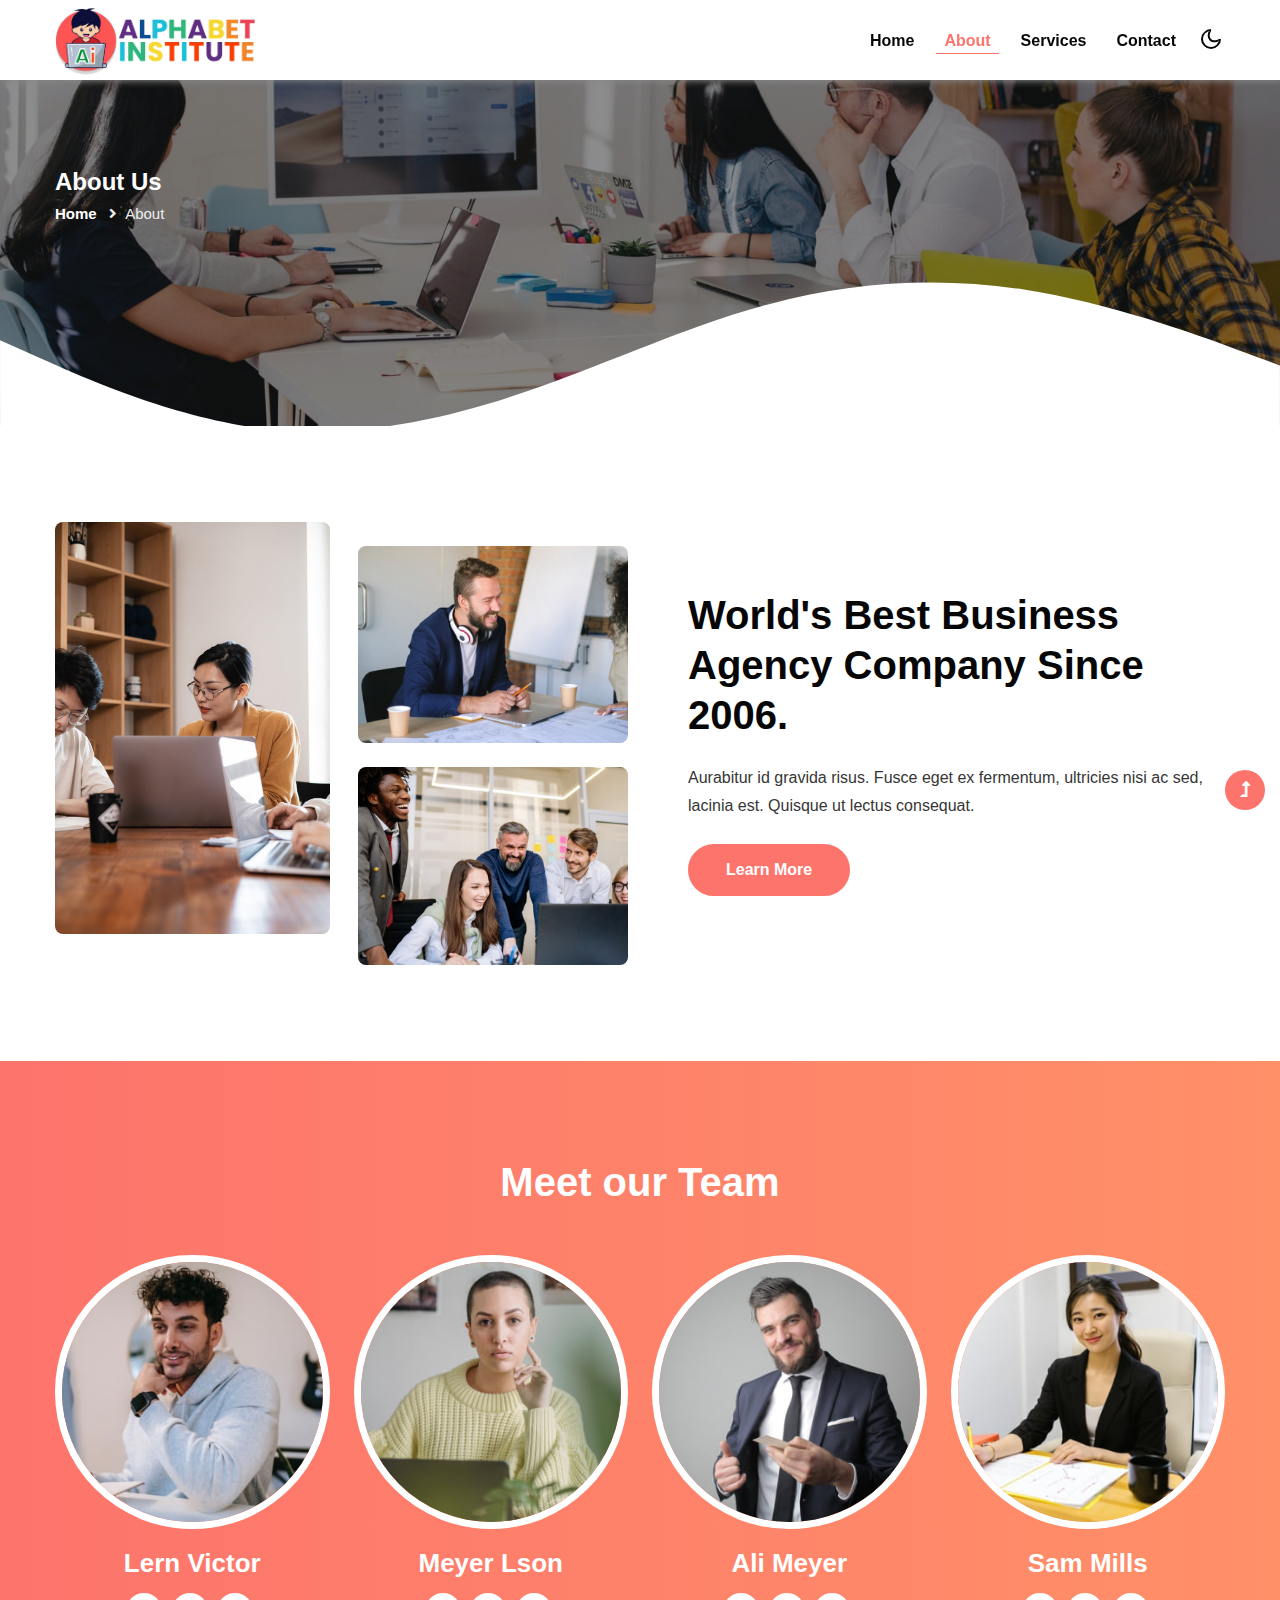
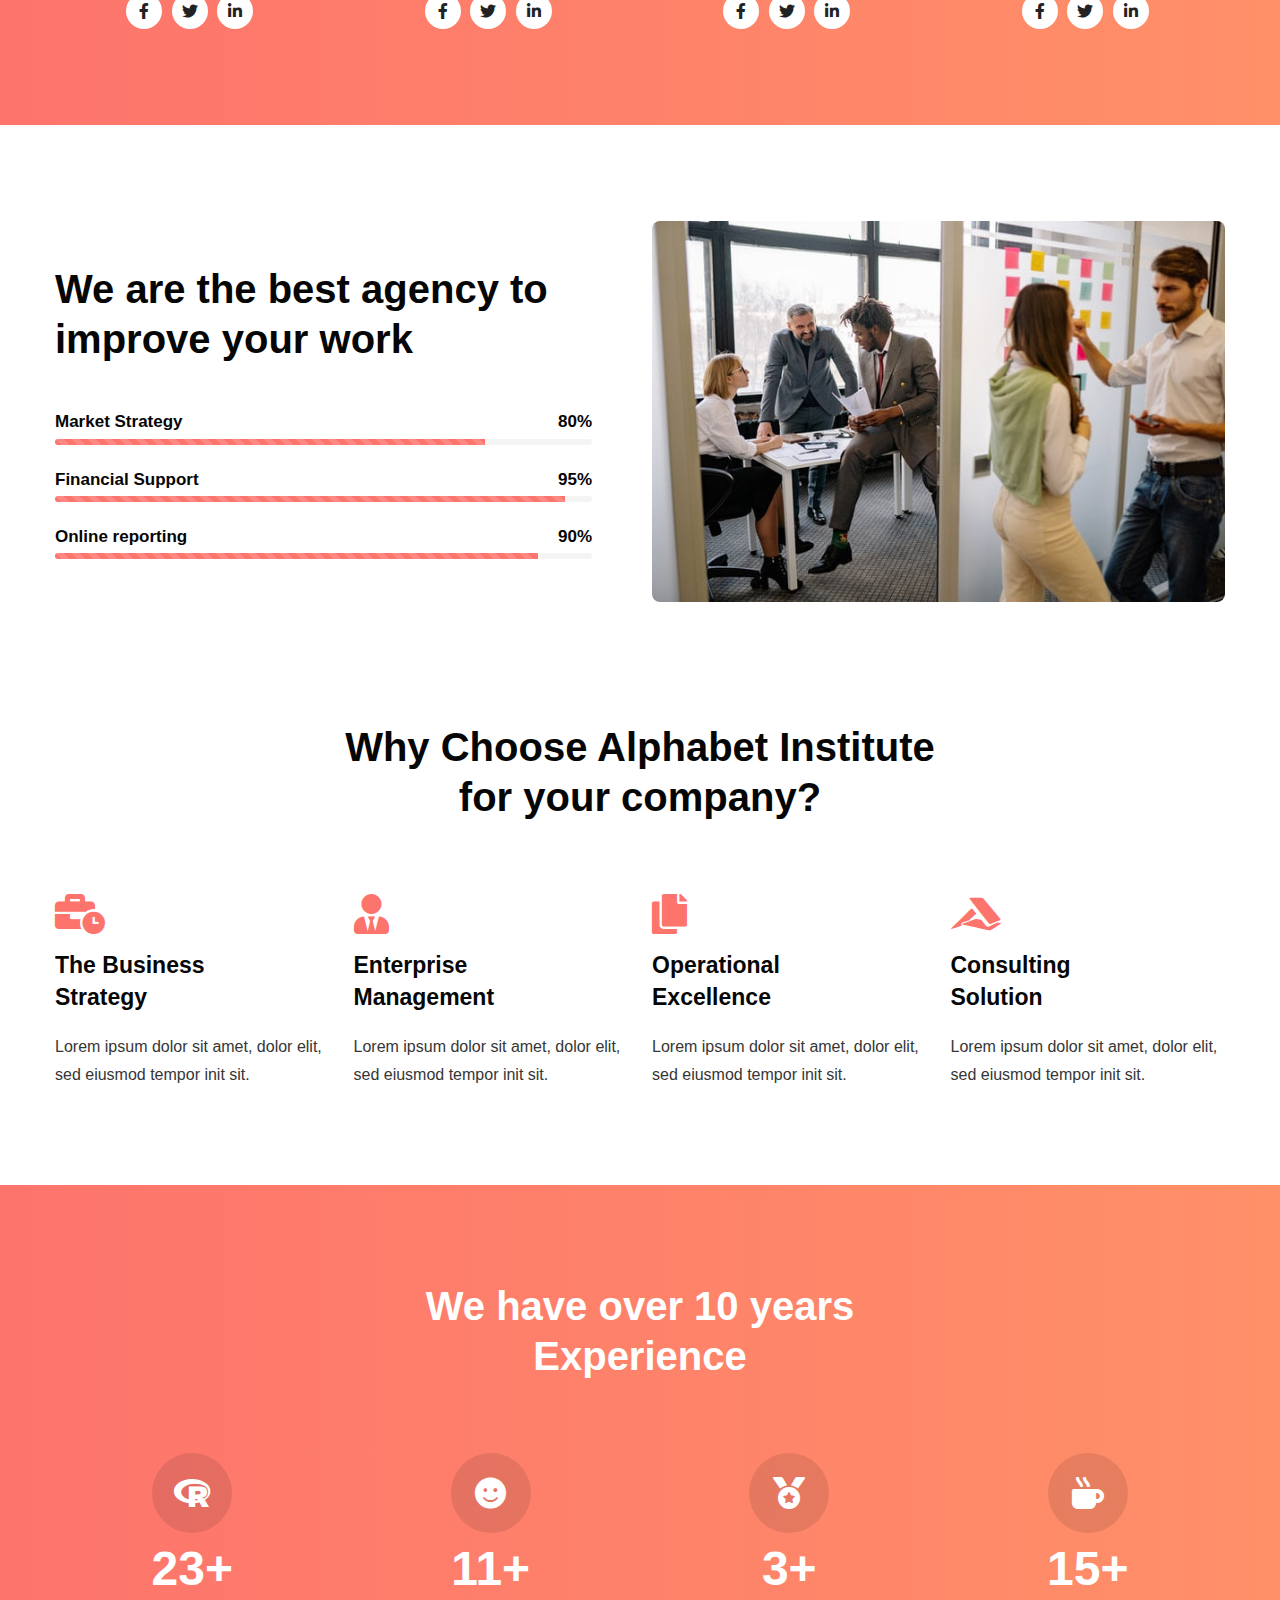
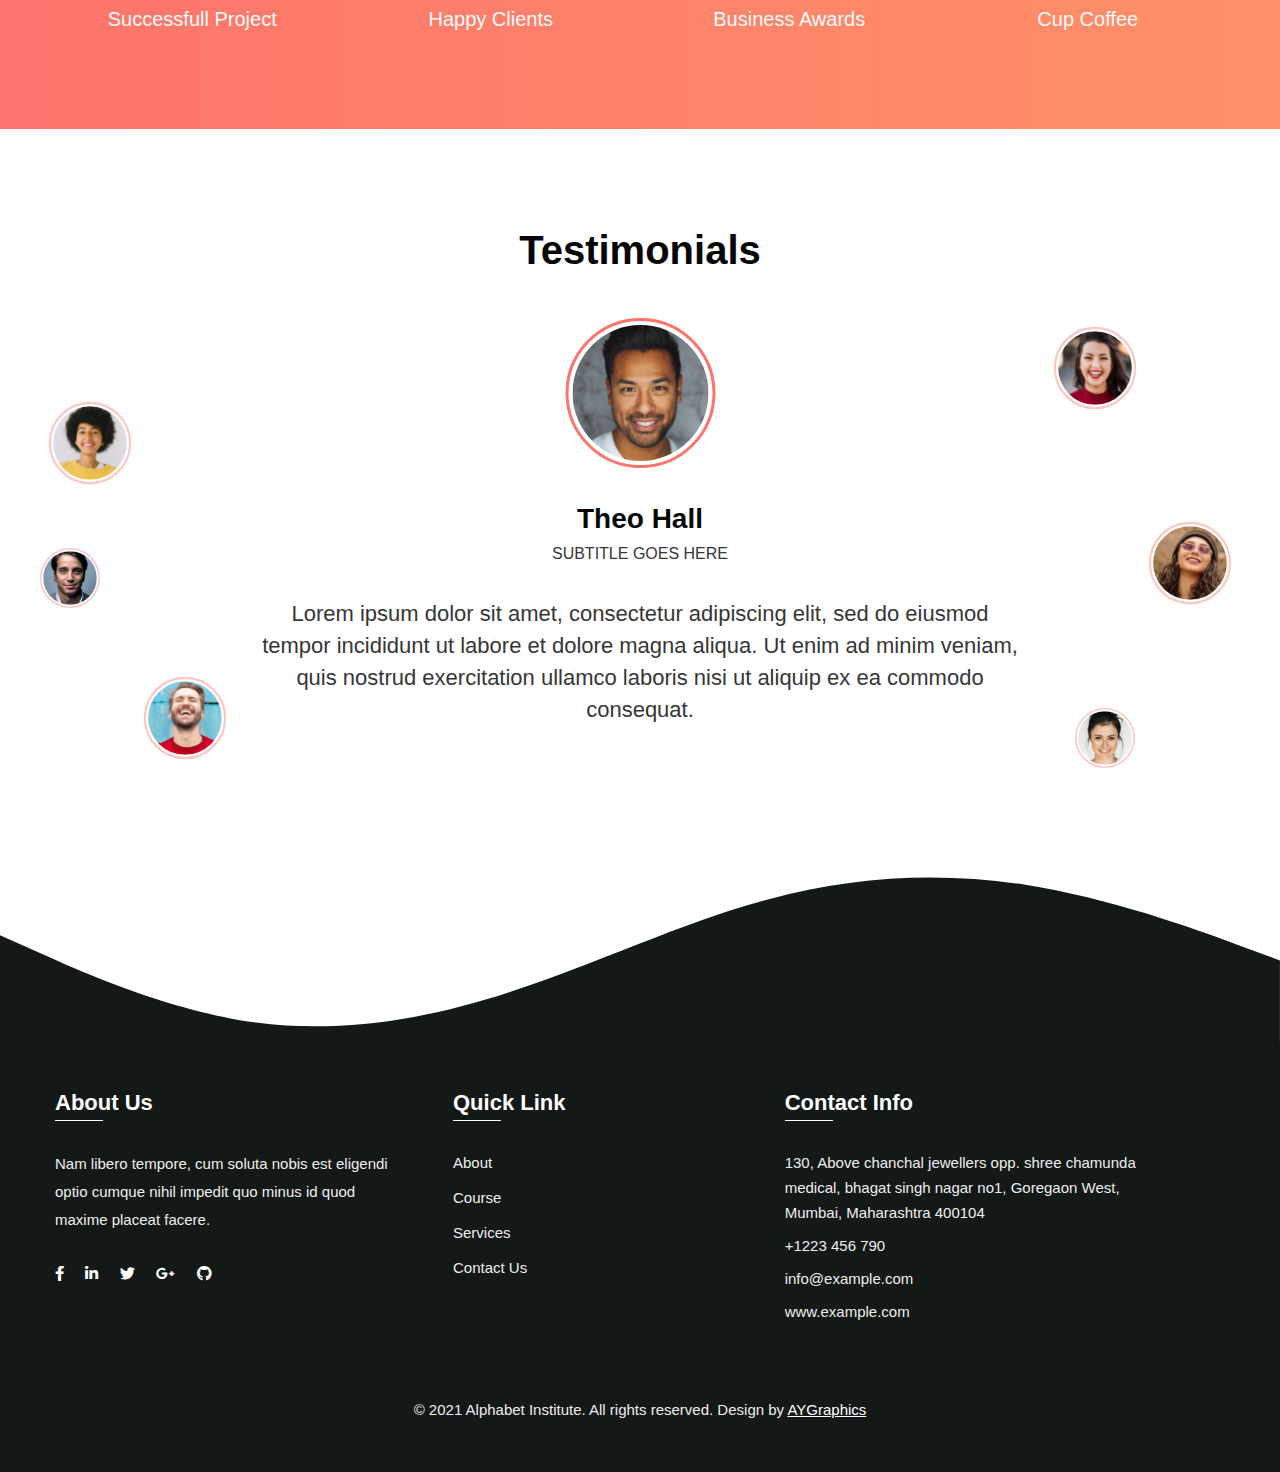
==== commit 507edc8c: "contact changes" ====
--- a/about.html
+++ b/about.html
@@ -9,18 +9,18 @@
     <!-- Required meta tags -->
     <meta charset="utf-8">
     <meta name="viewport" content="width=device-width, initial-scale=1">
-    <title>Work Field - Corporate Category Bootstrap Responsive Web Template - About Us : W3Layouts</title>
+    <title>Alphabet Institute - Corporate Category Bootstrap Responsive Web Template - About Us : W3Layouts</title>
     <!-- Template CSS Style link -->
     <link rel="stylesheet" href="assets/css/style-starter.css">
 </head>
 
 <body>
     <!-- header -->
-    <header id="site-header" class="fixed-top">
+    <header id="site-header" class="fixed-top nav-fixed">
         <div class="container">
             <nav class="navbar navbar-expand-lg navbar-light">
                 <a class="navbar-brand" href="index.html">
-                    Work <span>Field</span>
+                    <img src="assets/images/ai_logo.png" alt="">
                 </a>
                 <button class="navbar-toggler collapsed" type="button" data-bs-toggle="collapse"
                     data-bs-target="#navbarScroll" aria-controls="navbarScroll" aria-expanded="false"
@@ -43,11 +43,7 @@
                             <a class="nav-link" href="contact.html">Contact</a>
                         </li>
                     </ul>
-                    <form action="#blog" method="GET" class="d-flex search-header">
-                        <input class="form-control" type="search" placeholder="Enter Keyword..." aria-label="Search"
-                            required>
-                        <button class="btn btn-style" type="submit">Search</button>
-                    </form>
+                    
                 </div>
                 <!-- toggle switch for light and dark theme -->
                 <div class="cont-ser-position">
@@ -269,7 +265,7 @@
     <section class="w3l-features pb-5 pt-4" id="features">
         <div class="container pb-md-5 pb-4">
             <div class="title-heading-w3 text-center mx-auto mb-md-5 mb-4" style="max-width:600px;">
-                <h3 class="title-style">Why Choose Work Field for your company?</h3>
+                <h3 class="title-style">Why Choose Alphabet Institute for your company?</h3>
             </div>
             <div class="row pt-4">
                 <div class="col-lg-3 col-sm-6">
@@ -537,23 +533,22 @@
                             </ul>
                         </div>
                     </div>
-                    <div class="col-lg-5 mt-lg-0 mt-5">
+                    <div class="col-lg-8 mt-lg-0 mt-5">
                         <div class="row">
                             <div class="col-xl-5 col-6 column">
                                 <h3>Quick Link</h3>
                                 <ul class="footer-gd-16">
-                                    <li><a href="about.html">About Us</a></li>
-                                    <li><a href="#clients">Our Clients</a></li>
+                                    <li><a href="about.html">About</a></li>
+                                    <li><a href="#clients">Course</a></li>
                                     <li><a href="services.html">Services</a></li>
-                                    <li><a href="#blog">Blog Posts</a></li>
+                                    <!-- <li><a href="#blog">Blog Posts</a></li> -->
                                     <li><a href="contact.html">Contact Us</a></li>
                                 </ul>
                             </div>
                             <div class="col-6 column">
                                 <h3>Contact Info</h3>
                                 <ul class="footer-contact-list">
-                                    <li class="">10001, 5th Avenue,
-                                        #32841 block, USA</li>
+                                    <li class="">130, Above chanchal jewellers opp. shree chamunda medical, bhagat singh nagar no1, Goregaon West, Mumbai, Maharashtra 400104</li>
                                     <li class="mt-2"><a href="tel:+12 23456790">+1223 456 790</a></li>
                                     <li class="mt-2"><a href="mailto:info@example.com">info@example.com</a></li>
                                     <li class="mt-2"><a href="mailto:info@example.com">www.example.com</a></li>
@@ -561,7 +556,7 @@
                             </div>
                         </div>
                     </div>
-                    <div class="col-lg-3 col-md-7 col-sm-8 column mt-lg-0 mt-4 pl-xl-0">
+                    <!-- <div class="col-lg-3 col-md-7 col-sm-8 column mt-lg-0 mt-4 pl-xl-0">
                         <h3>Newsletter </h3>
                         <div class="end-column">
                             <form action="#" class="subscribe" method="post">
@@ -570,11 +565,11 @@
                             </form>
                             <p class="mt-4">Subscribe to our mailing list and get updates to your email inbox.</p>
                         </div>
-                    </div>
+                    </div> -->
                 </div>
                 <div class="below-section text-center pt-lg-4 mt-5">
-                    <p class="copy-text">&copy; 2021 Work Field. All rights reserved. Design by <a
-                            href="https://w3layouts.com/" target="_blank"> W3Layouts</a>
+                    <p class="copy-text">&copy; 2021 Alphabet Institute. All rights reserved. Design by <a
+                            href="https://AYGraphics.ga/" target="_blank"> AYGraphics</a>
                     </p>
                 </div>
             </div>
@@ -656,16 +651,7 @@
 
     <!-- MENU-JS -->
     <script>
-        $(window).on("scroll", function () {
-            var scroll = $(window).scrollTop();
-
-            if (scroll >= 80) {
-                $("#site-header").addClass("nav-fixed");
-            } else {
-                $("#site-header").removeClass("nav-fixed");
-            }
-        });
-
+        
         //Main navigation Active Class Add Remove
         $(".navbar-toggler").on("click", function () {
             $("header").toggleClass("active");
--- a/assets/css/style-starter.css
+++ b/assets/css/style-starter.css
@@ -19433,6 +19433,11 @@
   color: #fbfbfb;
 }
 
+.home-about-w3l .grids-1 p {
+  height: 84px;
+  overflow: hidden;
+}
+
 .icon-style i {
   color: var(--primary-color);
   font-size: 40px;
